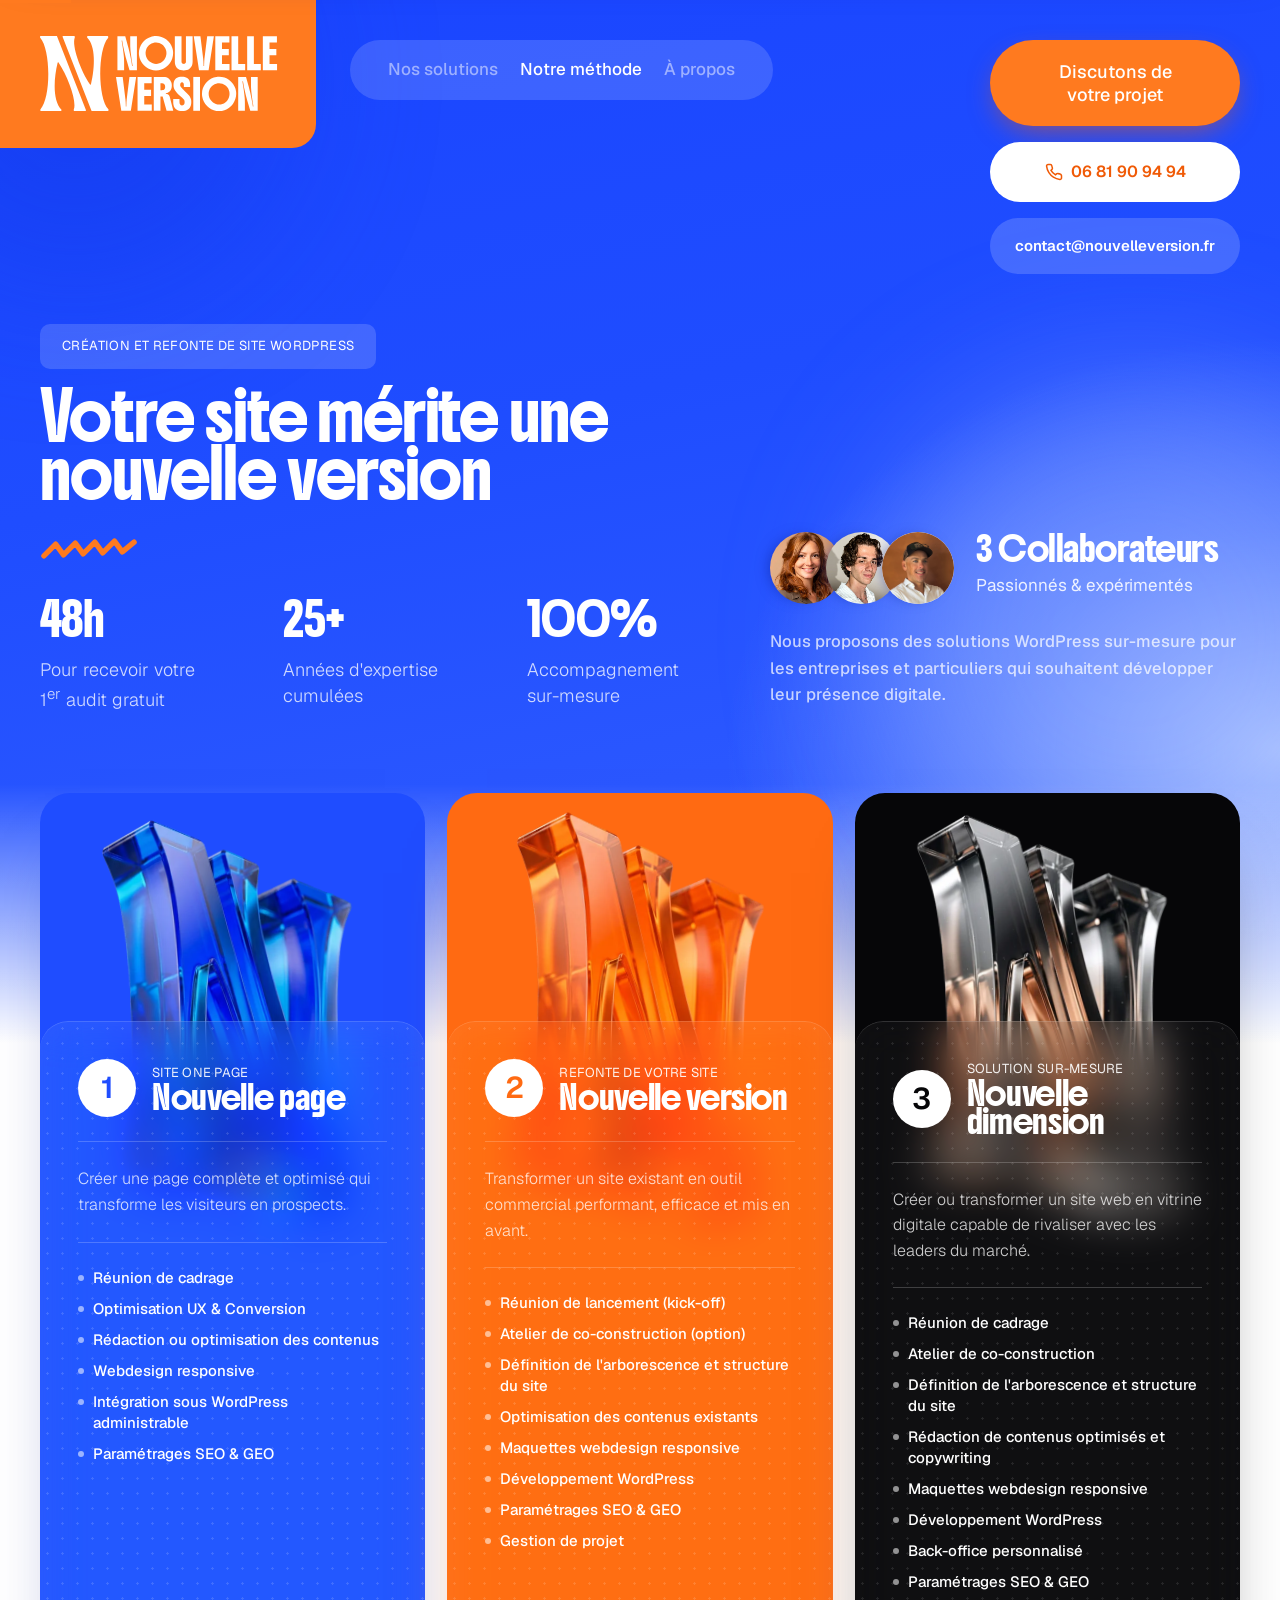
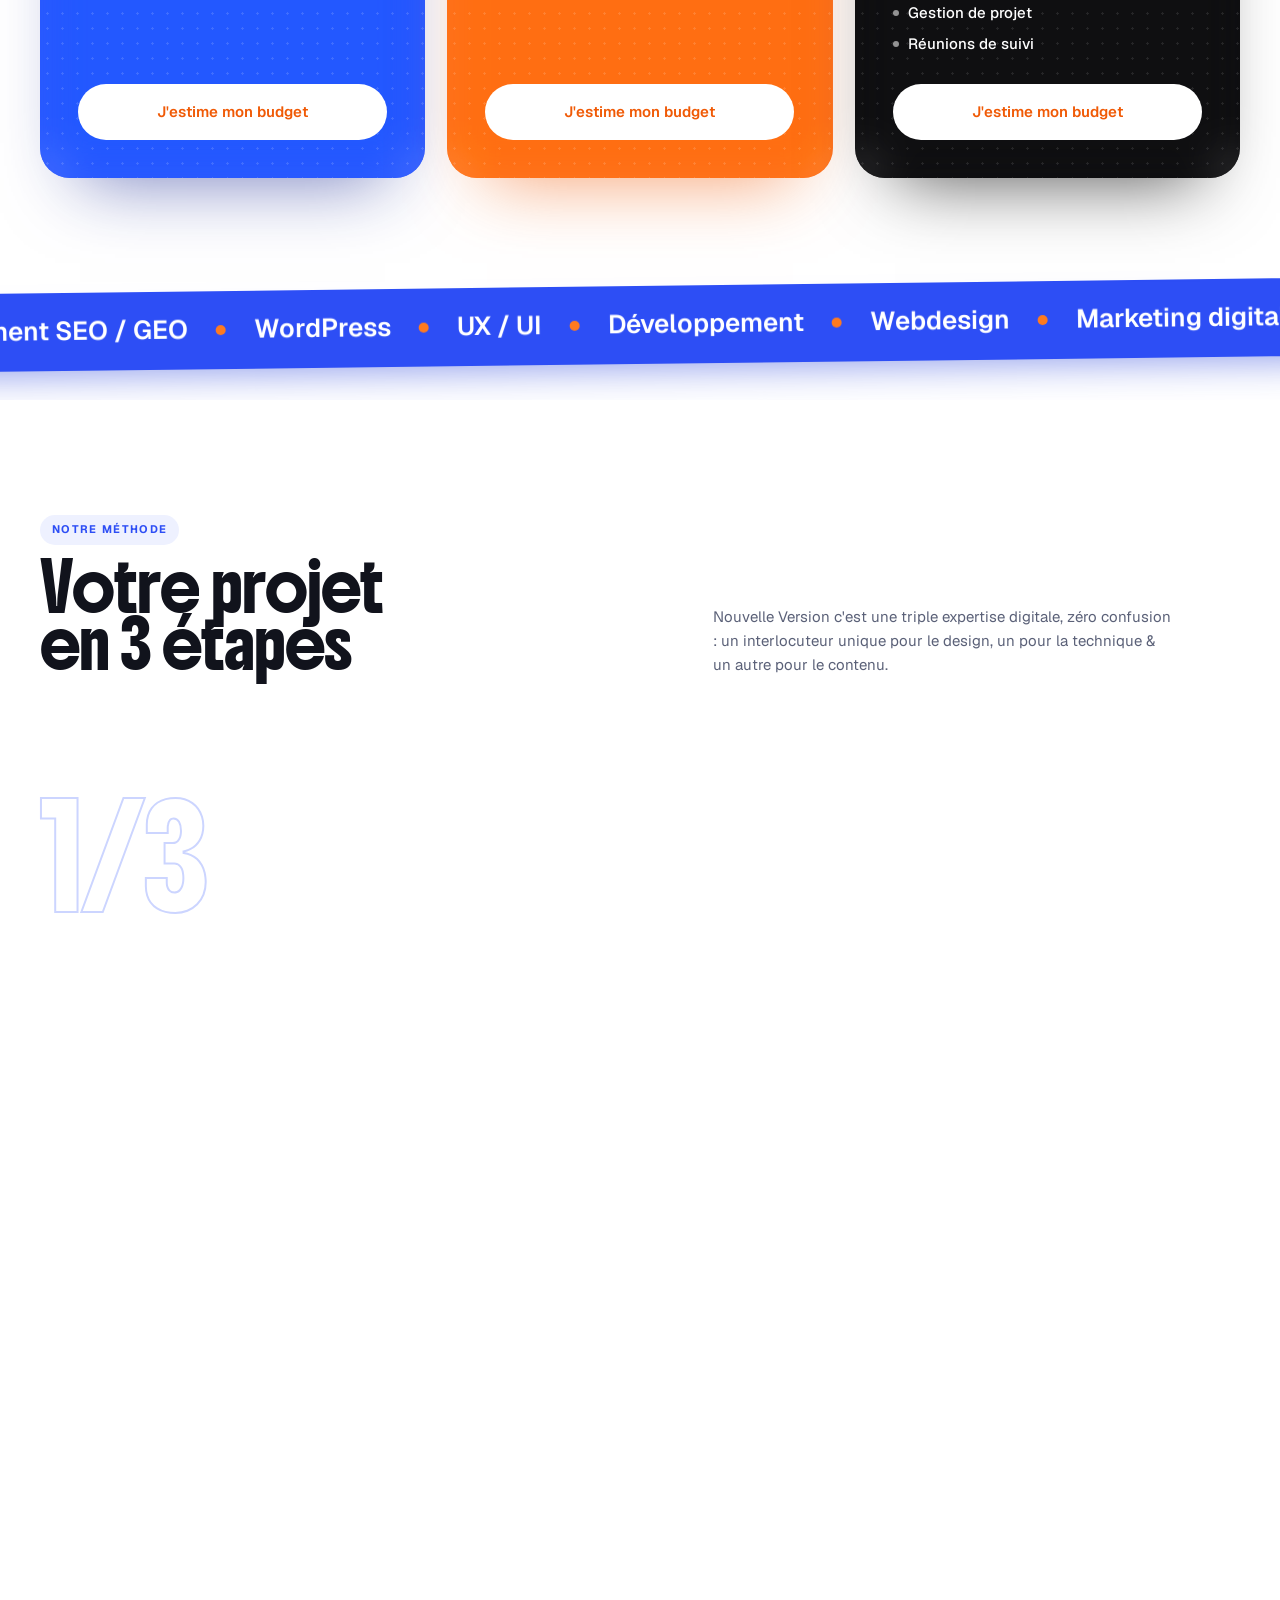
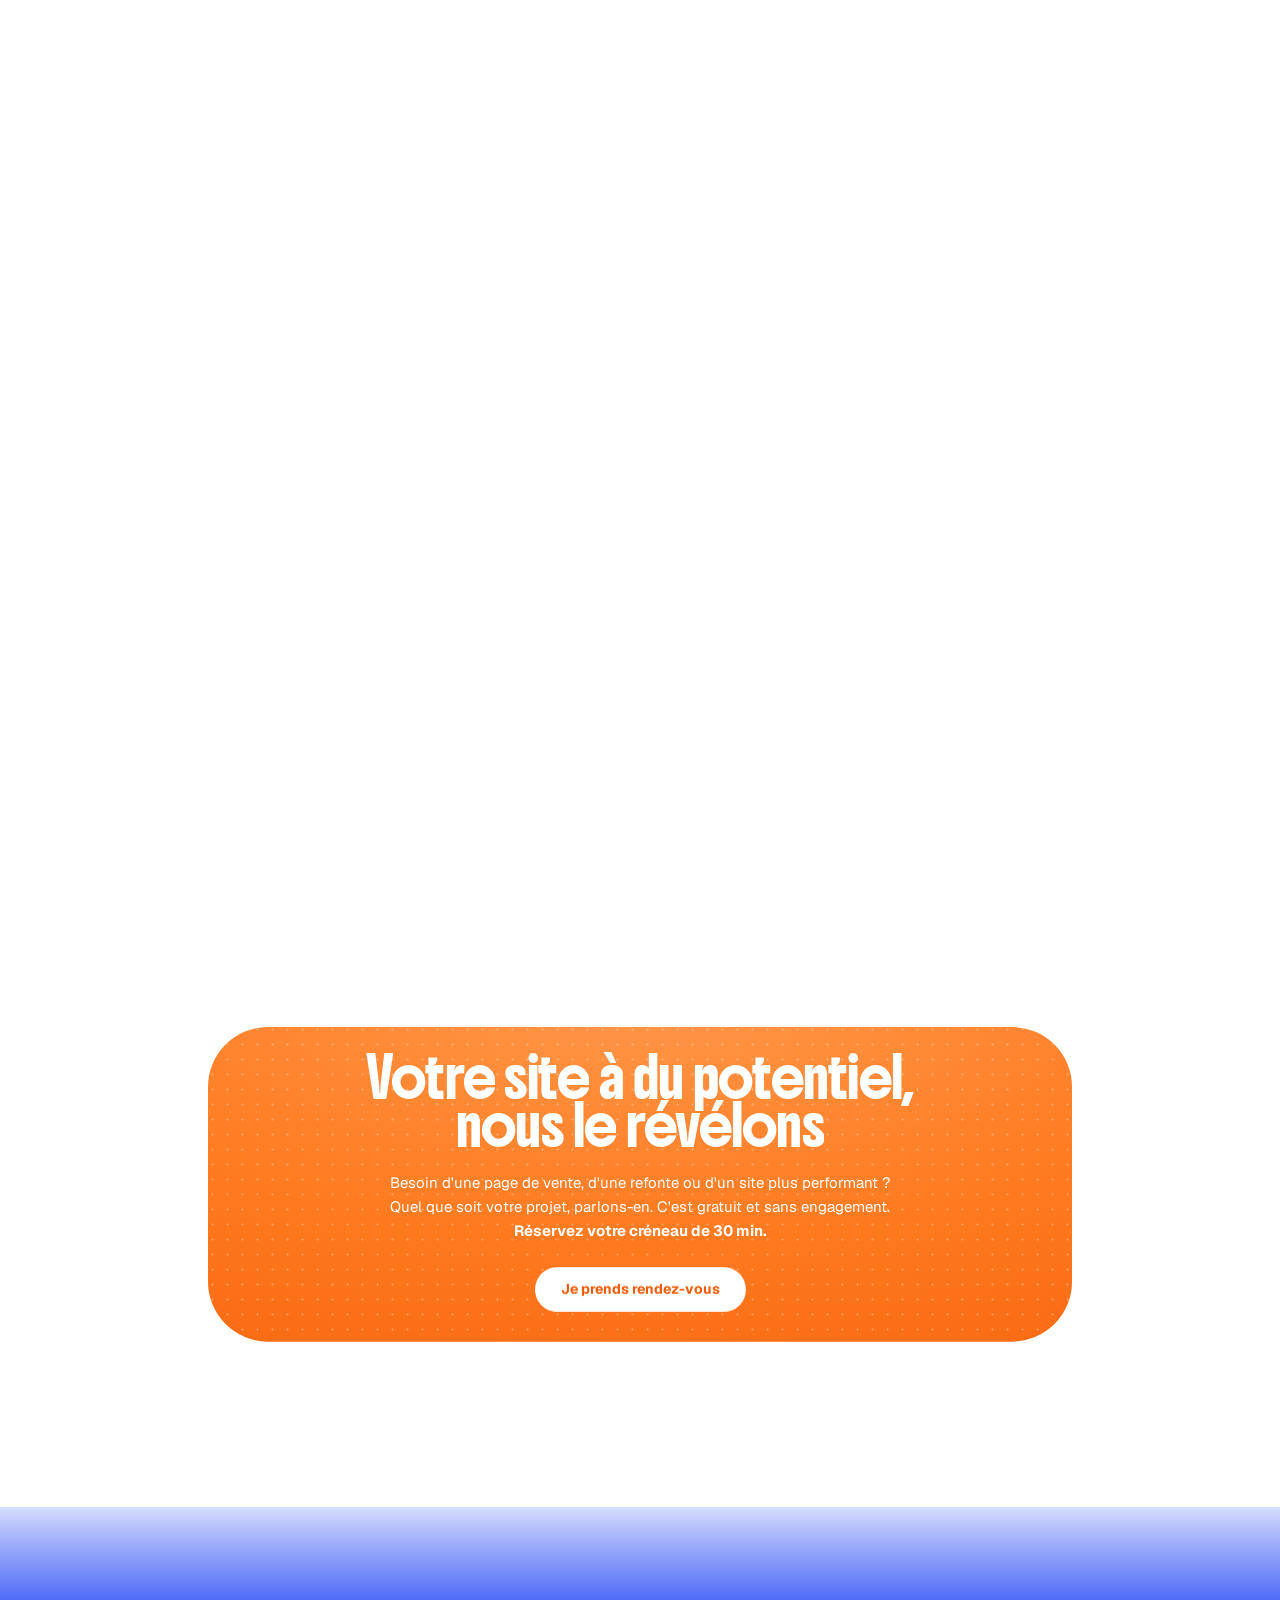
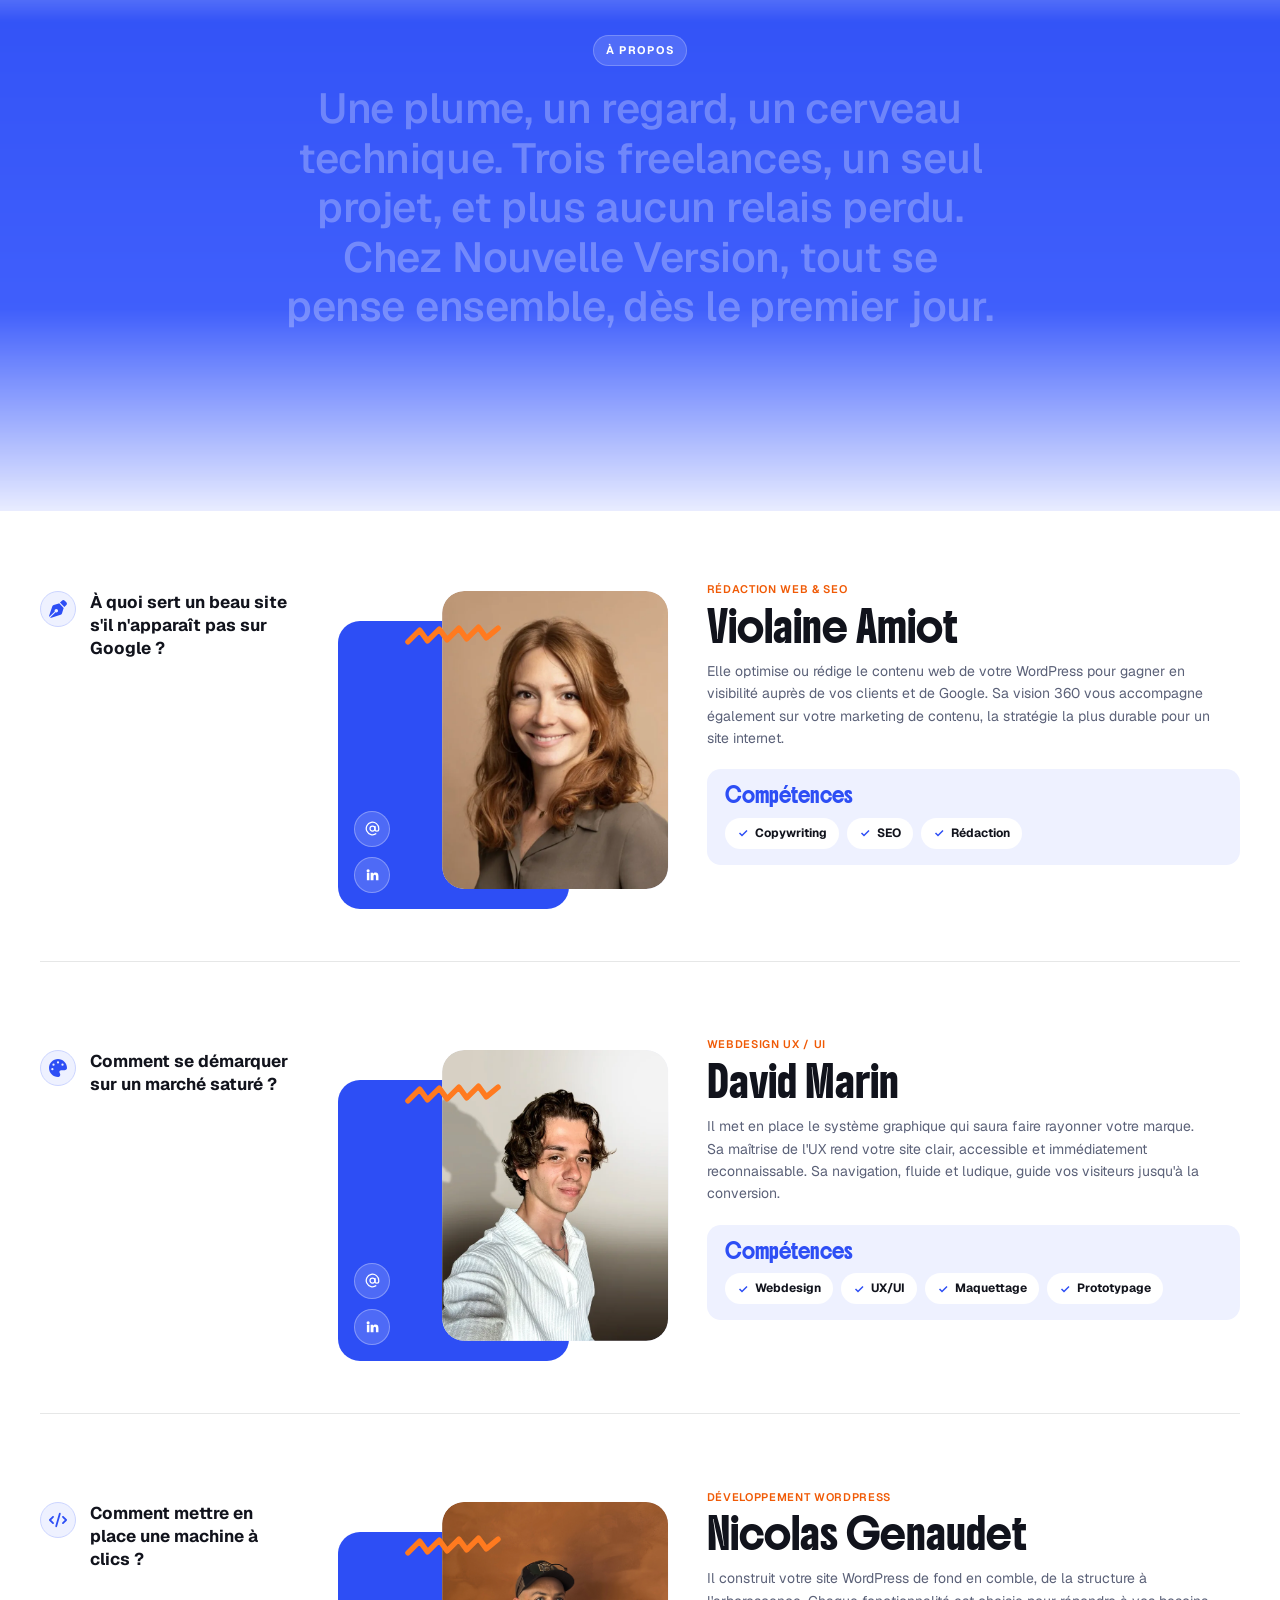
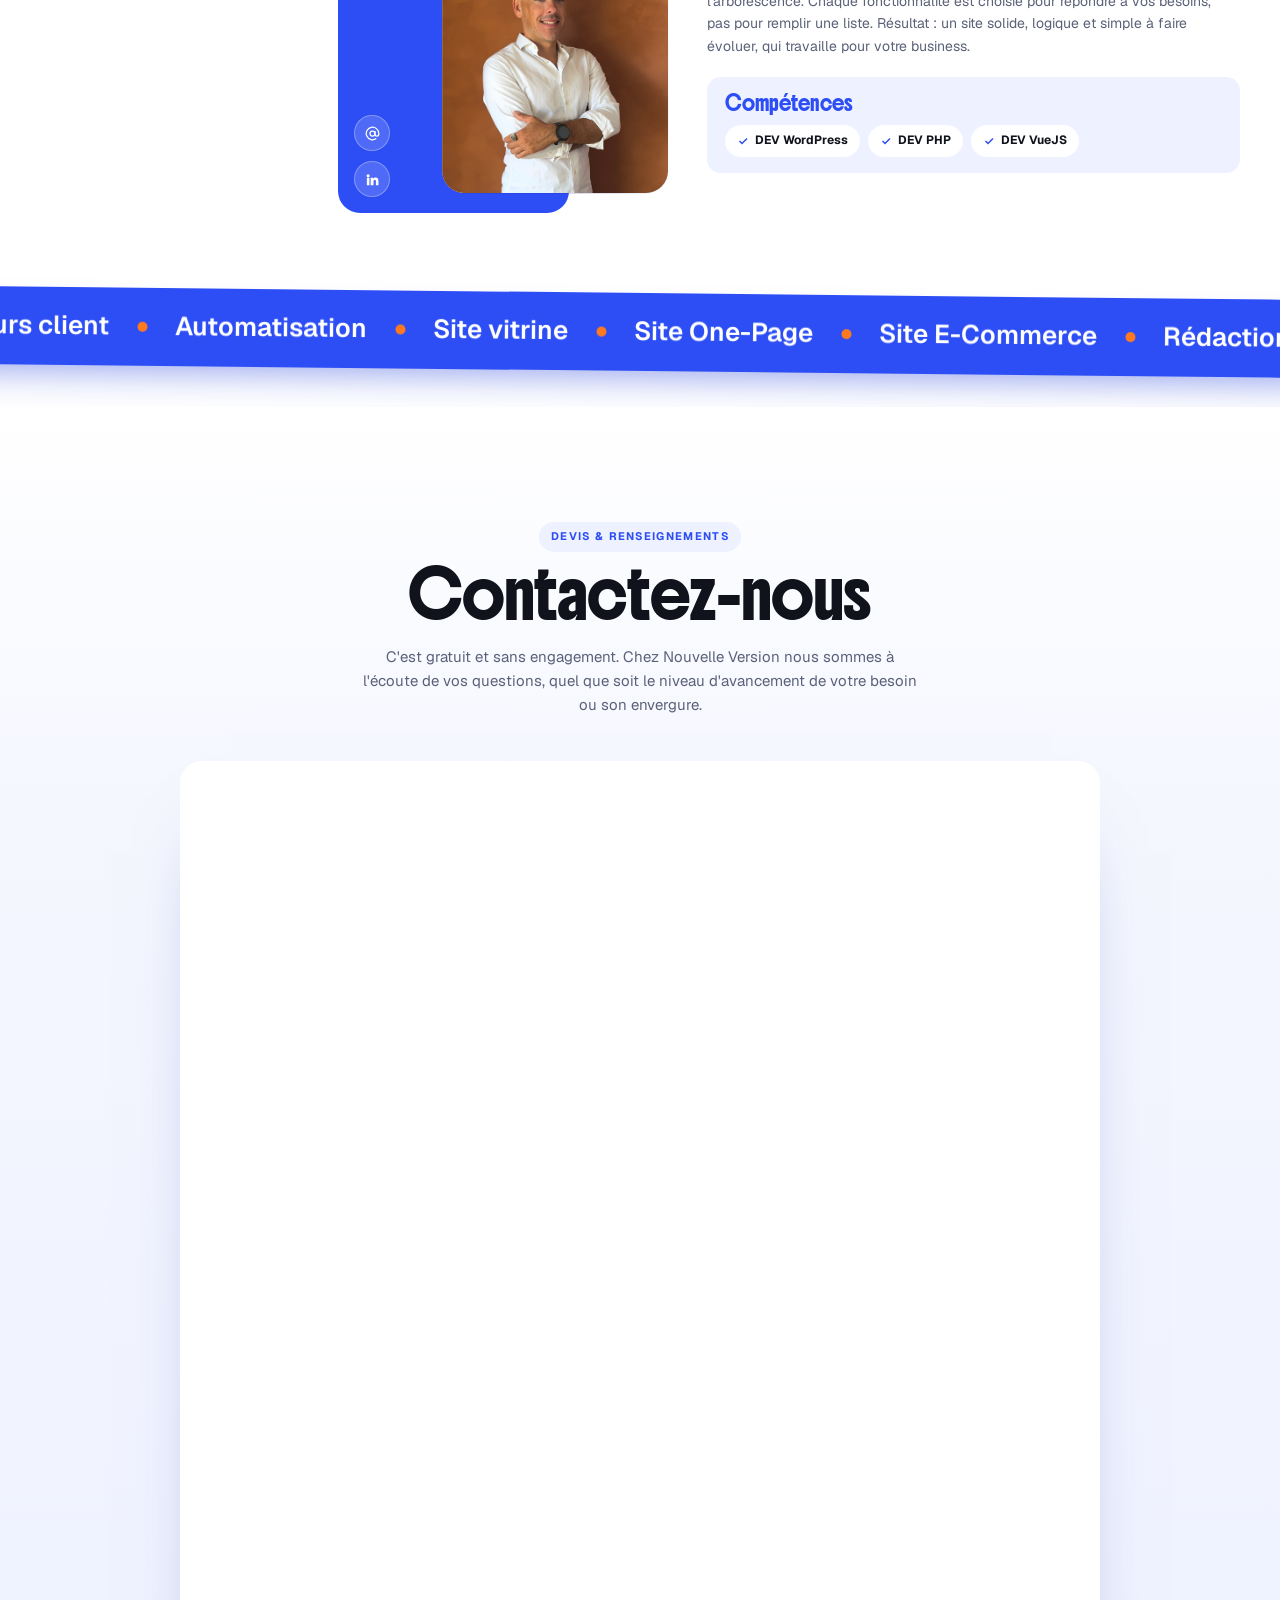
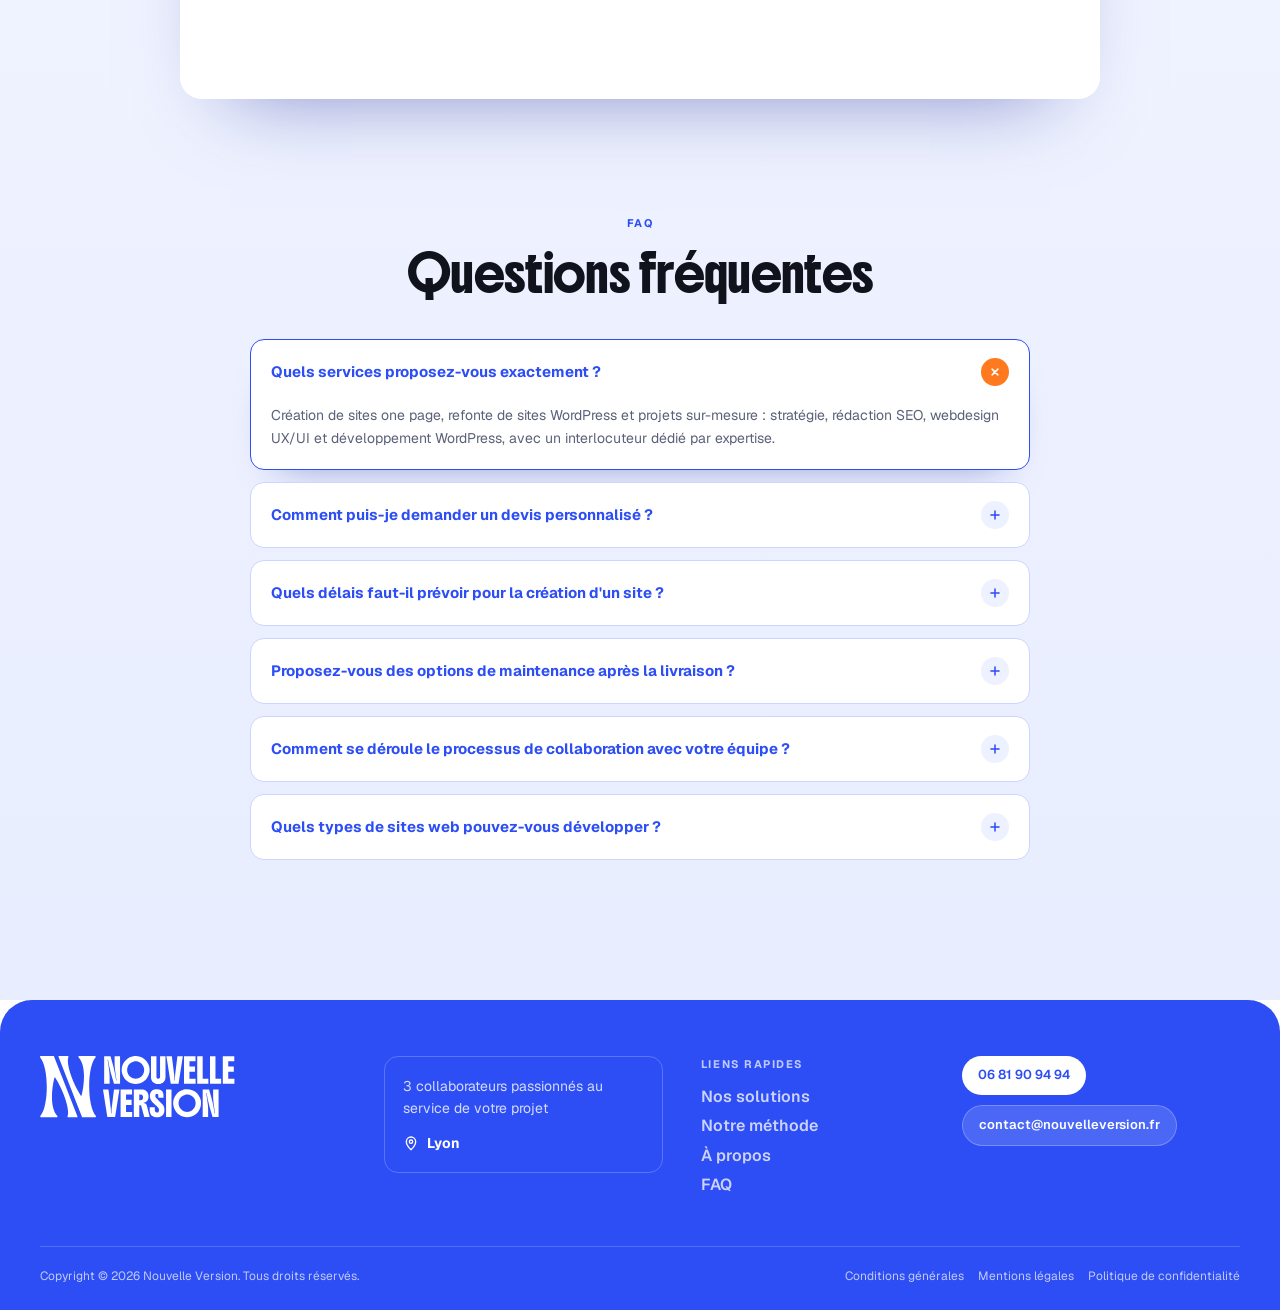
==== index.html @ e9153210 "change message orange banner" ====
<!DOCTYPE html>
<html lang="fr">
<head>
<meta charset="utf-8">
<meta name="viewport" content="width=device-width, initial-scale=1, viewport-fit=cover">
<title>Agence web à Lyon · 3 freelances | Nouvelle Version</title>
<meta name="description" content="Agence web à Lyon : 3 freelances experts en création et refonte de sites WordPress, webdesign UX/UI et rédaction SEO. Audit gratuit sous 48 h.">
<meta name="robots" content="index, follow, max-image-preview:large">
<link rel="canonical" href="https://www.nouvelle-version.fr/">
<meta name="theme-color" content="#2D4EF5">
<link rel="icon" type="image/svg+xml" href="images/favicon.svg">
<meta property="og:type" content="website">
<meta property="og:locale" content="fr_FR">
<meta property="og:site_name" content="Nouvelle Version">
<meta property="og:title" content="Agence web à Lyon · 3 freelances | Nouvelle Version">
<meta property="og:description" content="Agence web à Lyon : 3 freelances experts en création et refonte de sites WordPress, webdesign UX/UI et rédaction SEO. Audit gratuit sous 48 h.">
<meta property="og:url" content="https://www.nouvelle-version.fr/">
<meta property="og:image" content="https://www.nouvelle-version.fr/images/n-bleu.webp">
<meta property="og:image:alt" content="Logo Nouvelle Version, agence web à Lyon">
<meta name="twitter:card" content="summary">
<meta name="twitter:title" content="Agence web à Lyon · 3 freelances | Nouvelle Version">
<meta name="twitter:description" content="Agence web à Lyon : 3 freelances experts en création et refonte de sites WordPress, webdesign UX/UI et rédaction SEO. Audit gratuit sous 48 h.">
<meta name="twitter:image" content="https://www.nouvelle-version.fr/images/n-bleu.webp">
<meta name="twitter:image:alt" content="Logo Nouvelle Version, agence web à Lyon">
<link rel="preload" href="fonts/geist-variable.ttf" as="font" type="font/ttf" crossorigin>
<script type="application/ld+json">
{
  "@context": "https://schema.org",
  "@graph": [
    {
      "@type": "ProfessionalService",
      "@id": "https://www.nouvelle-version.fr/#org",
      "name": "Nouvelle Version",
      "description": "Nouvelle Version est une agence web lyonnaise composée de trois freelances complémentaires : rédaction web SEO et GEO, webdesign UX/UI et développement WordPress. Création et refonte de sites internet à Lyon et partout en France.",
      "url": "https://www.nouvelle-version.fr/",
      "telephone": "+33681909494",
      "email": "contact@nouvelleversion.fr",
      "areaServed": [
        {
          "@type": "City",
          "name": "Lyon"
        },
        {
          "@type": "Country",
          "name": "France"
        }
      ],
      "address": {
        "@type": "PostalAddress",
        "addressLocality": "Lyon",
        "addressCountry": "FR"
      },
      "hasOfferCatalog": {
        "@type": "OfferCatalog",
        "name": "Nos solutions WordPress",
        "itemListElement": [
          {
            "@type": "Offer",
            "itemOffered": {
              "@type": "Service",
              "name": "Nouvelle page : site one page",
              "provider": {
                "@id": "https://www.nouvelle-version.fr/#org"
              },
              "areaServed": [
                {
                  "@type": "City",
                  "name": "Lyon"
                },
                {
                  "@type": "Country",
                  "name": "France"
                }
              ]
            }
          },
          {
            "@type": "Offer",
            "itemOffered": {
              "@type": "Service",
              "name": "Nouvelle version : refonte de site",
              "provider": {
                "@id": "https://www.nouvelle-version.fr/#org"
              },
              "areaServed": [
                {
                  "@type": "City",
                  "name": "Lyon"
                },
                {
                  "@type": "Country",
                  "name": "France"
                }
              ]
            }
          },
          {
            "@type": "Offer",
            "itemOffered": {
              "@type": "Service",
              "name": "Nouvelle dimension : site sur-mesure",
              "provider": {
                "@id": "https://www.nouvelle-version.fr/#org"
              },
              "areaServed": [
                {
                  "@type": "City",
                  "name": "Lyon"
                },
                {
                  "@type": "Country",
                  "name": "France"
                }
              ]
            }
          }
        ]
      },
      "member": [
        {
          "@type": "Person",
          "name": "Violaine Amiot",
          "jobTitle": "Rédactrice web & SEO",
          "@id": "https://www.nouvelle-version.fr/#violaine-amiot",
          "sameAs": [
            "https://www.linkedin.com/in/violaine-amiot-contentmanager/"
          ]
        },
        {
          "@type": "Person",
          "name": "David Marin",
          "jobTitle": "Webdesigner UX/UI",
          "@id": "https://www.nouvelle-version.fr/#david-marin"
        },
        {
          "@type": "Person",
          "name": "Nicolas Genaudet",
          "jobTitle": "Développeur WordPress",
          "@id": "https://www.nouvelle-version.fr/#nicolas-genaudet",
          "sameAs": [
            "https://www.linkedin.com/in/nicolas-genaudet"
          ]
        }
      ],
      "logo": "https://www.nouvelle-version.fr/images/logo-nouvelle-version.svg",
      "knowsAbout": [
        "Création de sites internet",
        "Refonte de sites WordPress",
        "Webdesign UX/UI",
        "Rédaction web SEO",
        "Optimisation GEO",
        "Développement WordPress",
        "WooCommerce"
      ]
    },
    {
      "@type": "WebSite",
      "@id": "https://www.nouvelle-version.fr/#website",
      "url": "https://www.nouvelle-version.fr/",
      "name": "Nouvelle Version",
      "inLanguage": "fr-FR",
      "publisher": {
        "@id": "https://www.nouvelle-version.fr/#org"
      }
    },
    {
      "@type": "WebPage",
      "@id": "https://www.nouvelle-version.fr/#webpage",
      "url": "https://www.nouvelle-version.fr/",
      "name": "Agence web à Lyon · 3 freelances | Nouvelle Version",
      "description": "Agence web à Lyon : 3 freelances experts en création et refonte de sites WordPress, webdesign UX/UI et rédaction SEO. Audit gratuit sous 48 h.",
      "inLanguage": "fr-FR",
      "isPartOf": {
        "@id": "https://www.nouvelle-version.fr/#website"
      },
      "about": {
        "@id": "https://www.nouvelle-version.fr/#org"
      },
      "mainEntity": {
        "@id": "https://www.nouvelle-version.fr/#org"
      }
    },
    {
      "@type": "FAQPage",
      "mainEntity": [
        {
          "@type": "Question",
          "name": "Quels services proposez-vous exactement ?",
          "acceptedAnswer": {
            "@type": "Answer",
            "text": "Création de sites one page, refonte de sites WordPress et projets sur-mesure : stratégie, rédaction SEO, webdesign UX/UI et développement WordPress, avec un interlocuteur dédié par expertise."
          }
        },
        {
          "@type": "Question",
          "name": "Comment puis-je demander un devis personnalisé ?",
          "acceptedAnswer": {
            "@type": "Answer",
            "text": "Remplissez le formulaire de contact ou réservez un créneau de 30 minutes. Vous recevez un premier audit gratuit sous 48h, puis un devis détaillé."
          }
        },
        {
          "@type": "Question",
          "name": "Quels délais faut-il prévoir pour la création d'un site ?",
          "acceptedAnswer": {
            "@type": "Answer",
            "text": "En moyenne 2 à 3 semaines pour une page unique, 4 à 8 semaines pour une refonte, davantage pour un projet sur-mesure. Le planning est fixé dès la réunion de cadrage."
          }
        },
        {
          "@type": "Question",
          "name": "Proposez-vous des options de maintenance après la livraison ?",
          "acceptedAnswer": {
            "@type": "Answer",
            "text": "Oui : mises à jour WordPress, sauvegardes, sécurité, petites évolutions et optimisation SEO continue."
          }
        },
        {
          "@type": "Question",
          "name": "Comment se déroule le processus de collaboration avec votre équipe ?",
          "acceptedAnswer": {
            "@type": "Answer",
            "text": "Réunion de cadrage, atelier de co-construction, maquettes validées ensemble, développement, puis prise en main de votre back-office."
          }
        },
        {
          "@type": "Question",
          "name": "Quels types de sites web pouvez-vous développer ?",
          "acceptedAnswer": {
            "@type": "Answer",
            "text": "Sites vitrines, one page, e-commerce WooCommerce, blogs et sites de contenu, avec parcours client et automatisations sur-mesure."
          }
        }
      ],
      "@id": "https://www.nouvelle-version.fr/#faq",
      "isPartOf": {
        "@id": "https://www.nouvelle-version.fr/#webpage"
      }
    }
  ]
}
</script>
<link rel="stylesheet" href="css/style.css?v=20261021-2">
</head>
<body>
<div class="progress" aria-hidden="true"></div>
<div class="cursor" aria-hidden="true"></div>

<!-- ================= HEADER ================= -->
<header class="site-header" id="header">
  <div class="hdr">
    <a class="logo" href="#top" aria-label="Nouvelle Version, retour à l'accueil"><svg class="logo-mark" viewBox="0 0 70 77" fill="currentColor" aria-hidden="true" focusable="false"><path d="M16.8437 0H0.63045C0.0455685 0 -0.223373 1.26453 0.222911 1.76341C10.9965 13.8066 11.1687 62.1993 0.542843 74.1205C0.085733 74.6333 0.368325 76.0526 0.968307 76.0526H21.1929C21.7807 76.0526 22.0159 74.8288 21.543 74.3682C13.2797 66.3205 13.4648 44.9869 17.8649 27.0724C17.9933 26.5496 18.4969 26.4079 18.7713 26.8214C28.3603 41.2701 37.4956 66.2324 34.2493 74.5549C34.0177 75.1486 34.3179 76.0764 34.8239 76.0764H46.0476C46.4569 76.0764 46.7209 75.5044 46.5331 75.0245L17.3292 0.39024C17.2354 0.150559 17.0481 0 16.8437 0Z" /><path d="M52.6548 76.0764H68.868C69.4529 76.0764 69.7218 74.8119 69.2755 74.313C58.502 62.2698 58.3298 13.877 68.9556 1.95588C69.4127 1.44304 69.1301 0.0238152 68.5301 0.0238152H48.3055C47.7177 0.0238152 47.4825 1.24758 47.9554 1.70816C56.2187 9.75585 56.0336 31.0895 51.6336 49.004C51.5051 49.5268 51.0015 49.6685 50.7271 49.255C41.1381 34.8063 32.0028 9.84402 35.2492 1.52152C35.4808 0.927791 35.1806 2.20053e-05 34.6745 2.20053e-05H23.4509C23.0416 2.20053e-05 22.7776 0.571988 22.9654 1.05192L52.1693 75.6861C52.263 75.9258 52.4504 76.0764 52.6548 76.0764Z" /></svg><svg class="logo-word" viewBox="0 0 164 77" fill="currentColor" aria-hidden="true" focusable="false"><path d="M130.589 67.3979V75.7882H123.814V41.4776H131.743L134.309 50.7039C134.54 51.492 134.78 52.3762 135.03 53.3565C135.28 54.3176 135.52 55.2883 135.75 56.2686C135.981 57.2297 136.173 58.0851 136.327 58.8347C136.673 60.4301 136.981 61.9102 137.25 63.2749C137.519 64.6396 137.788 66.0428 138.057 67.4844C138.172 68.1764 138.278 68.8492 138.374 69.5027C138.47 70.1755 138.566 70.829 138.663 71.4633H139.239C139.085 70.4446 138.941 69.5315 138.807 68.7242C138.672 67.8977 138.538 67.0519 138.403 66.187C138.269 65.322 138.124 64.2936 137.971 63.1019C137.836 62.2561 137.701 61.3047 137.567 60.2475C137.432 59.1711 137.307 58.1139 137.192 57.0759C137.077 56.0187 137 55.0865 136.961 54.2792C136.904 53.568 136.856 52.876 136.817 52.2032C136.798 51.5113 136.788 50.8481 136.788 50.2138V41.4776H143.564V75.7882H136.068L133.415 66.879C133.223 66.2639 133.002 65.495 132.752 64.5724C132.502 63.6497 132.233 62.6694 131.945 61.6314C131.675 60.5743 131.426 59.5363 131.195 58.5175C130.868 57.1144 130.541 55.6727 130.215 54.1927C129.888 52.6934 129.6 51.2229 129.35 49.7813C129.215 49.0893 129.09 48.407 128.975 47.7342C128.86 47.0614 128.754 46.4175 128.658 45.8024H128.081C128.273 47.0518 128.485 48.3781 128.715 49.7813C128.946 51.1653 129.177 52.6357 129.407 54.1927C129.6 55.692 129.792 57.2105 129.984 58.7482C130.176 60.2667 130.33 61.7564 130.445 63.2172C130.484 63.9477 130.513 64.6685 130.532 65.3797C130.57 66.0716 130.589 66.7444 130.589 67.3979Z" /><path d="M87.1189 58.431C87.1189 56.5281 87.4168 54.7309 88.0127 53.0394C88.6086 51.3286 89.4447 49.7429 90.5211 48.282C91.5783 46.8404 92.8373 45.591 94.2982 44.5338C95.7782 43.4766 97.364 42.6597 99.0555 42.083C99.9013 41.7947 100.776 41.5737 101.679 41.4199C102.602 41.2661 103.534 41.1892 104.476 41.1892C106.417 41.1892 108.243 41.4968 109.954 42.1119C111.665 42.7077 113.231 43.5151 114.654 44.5338C116.288 45.7448 117.614 47.0999 118.633 48.5992C119.652 50.0792 120.411 51.5497 120.911 53.0105C121.199 53.8755 121.42 54.7597 121.574 55.6631C121.727 56.5665 121.804 57.4892 121.804 58.431C121.804 60.3148 121.506 62.1504 120.911 63.938C120.334 65.7257 119.517 67.3595 118.46 68.8396C117.383 70.3004 116.105 71.5786 114.625 72.6743C113.164 73.7507 111.598 74.5772 109.925 75.1539C108.176 75.769 106.36 76.0765 104.476 76.0765C102.554 76.0765 100.728 75.769 98.9979 75.1539C97.2679 74.5388 95.6918 73.7026 94.2694 72.6454C92.8277 71.569 91.5687 70.31 90.4923 68.8684C89.4351 67.4268 88.6086 65.7929 88.0127 63.9669C87.7244 63.1019 87.5033 62.2081 87.3496 61.2855C87.1958 60.3436 87.1189 59.3921 87.1189 58.431ZM93.8945 58.4887C93.8945 59.6612 94.0771 60.8145 94.4423 61.9486C94.8076 63.0827 95.3073 64.0822 95.9416 64.9472C96.6336 65.9083 97.4217 66.7252 98.3059 67.3979C99.1901 68.0515 100.142 68.5416 101.16 68.8684C102.237 69.2528 103.352 69.445 104.505 69.445C105.658 69.445 106.763 69.2624 107.821 68.8972C108.878 68.5128 109.839 67.9842 110.704 67.3114C111.569 66.6579 112.328 65.8794 112.982 64.976C113.635 64.0534 114.135 63.0442 114.481 61.9486C114.654 61.4104 114.788 60.853 114.885 60.2763C114.981 59.6997 115.029 59.1038 115.029 58.4887C115.029 57.3546 114.846 56.2494 114.481 55.173C114.116 54.0773 113.616 53.097 112.982 52.2321C111.636 50.406 109.906 49.1182 107.792 48.3685C106.735 48.0033 105.639 47.8207 104.505 47.8207C103.582 47.8207 102.583 47.9745 101.506 48.282C100.43 48.5703 99.3535 49.1086 98.2771 49.8966C97.3929 50.5502 96.6144 51.319 95.9416 52.2032C95.2881 53.0874 94.7883 54.0581 94.4423 55.1153C94.2693 55.6535 94.1348 56.2109 94.0387 56.7876C93.9426 57.345 93.8945 57.9121 93.8945 58.4887Z" /><path d="M78.3116 75.7882V41.4776H85.0873V75.7882H78.3116Z" /><path d="M68.7589 51.7707V49.7525C68.7589 47.888 68.1342 46.9557 66.8848 46.9557C66.3082 46.9557 65.8565 47.1768 65.5297 47.6189C65.2029 48.061 65.0395 48.6953 65.0395 49.5218C65.0395 49.7717 65.0588 50.0408 65.0972 50.3291C65.1549 50.6175 65.2798 50.925 65.472 51.2518C65.6258 51.5401 65.8565 51.8861 66.164 52.2897C66.4715 52.6742 66.856 53.0874 67.3173 53.5295C67.548 53.7794 67.8074 54.0389 68.0958 54.308C68.3649 54.5963 68.6724 54.8943 69.0184 55.2018C70.0564 56.1437 71.0078 57.0663 71.8728 57.9697C72.757 58.8731 73.4778 59.6708 74.0353 60.3628C74.5927 61.0932 75.0348 61.7948 75.3615 62.4676C75.6883 63.1403 75.9286 63.8323 76.0824 64.5435C76.1593 64.9087 76.2073 65.2836 76.2265 65.668C76.265 66.0524 76.2842 66.4561 76.2842 66.8789C76.2842 68.0322 76.1592 69.099 75.9094 70.0793C75.6595 71.0404 75.2751 71.9054 74.7561 72.6743C74.2755 73.4047 73.6412 74.0294 72.8531 74.5484C72.0843 75.0674 71.2385 75.4422 70.3159 75.6728C69.2971 75.9419 68.2015 76.0765 67.029 76.0765C64.6647 76.0765 62.7426 75.5671 61.2625 74.5484C59.8016 73.5489 58.8309 72.0592 58.3504 70.0793C58.1005 69.1183 57.9756 68.013 57.9756 66.7636V63.7362H64.3187V66.7924C64.3187 67.9073 64.5494 68.7723 65.0107 69.3874C65.4336 70.0025 66.0871 70.31 66.9713 70.31C67.2789 70.31 67.5768 70.2716 67.8651 70.1947C68.1534 70.0986 68.3937 69.9544 68.5859 69.7622C68.7589 69.5892 68.9223 69.3778 69.0761 69.1279C69.2299 68.8588 69.3452 68.532 69.4221 68.1476C69.4413 67.9746 69.4605 67.792 69.4797 67.5998C69.499 67.3883 69.5086 67.1769 69.5086 66.9654C69.5086 66.5618 69.4797 66.2158 69.4221 65.9275C69.3644 65.6199 69.2491 65.2932 69.0761 64.9472C68.8839 64.6012 68.6148 64.2456 68.2688 63.8804C67.942 63.5152 67.5576 63.1115 67.1155 62.6694C66.8656 62.4387 66.5869 62.1889 66.2793 61.9198C65.991 61.6507 65.6738 61.3623 65.3279 61.0548C64.2514 60.0937 63.3096 59.2191 62.5023 58.431C61.7142 57.6237 61.0414 56.8453 60.484 56.0956C59.9266 55.3652 59.4845 54.6636 59.1577 53.9908C58.8502 53.2989 58.6195 52.5973 58.4657 51.8861C58.3889 51.5401 58.3312 51.1749 58.2927 50.7904C58.2735 50.406 58.2639 50.012 58.2639 49.6083C58.2639 48.5511 58.3696 47.5708 58.5811 46.6674C58.8117 45.7448 59.1673 44.9375 59.6479 44.2455C60.5897 42.9 61.9545 41.9965 63.7421 41.5352C64.6263 41.3046 65.6354 41.1892 66.7695 41.1892C68.9223 41.1892 70.6907 41.6217 72.0747 42.4867C72.536 42.775 73.0261 43.2267 73.5451 43.8418C74.0641 44.4569 74.4677 45.2931 74.7561 46.3502C74.9867 47.2152 75.1021 48.1763 75.1021 49.2335V51.7707H68.7589Z" /><path d="M56.5802 50.4156C56.5802 52.1263 56.2246 53.5872 55.5134 54.7982C55.1866 55.3748 54.783 55.8842 54.3024 56.3263C53.8411 56.7684 53.2645 57.1432 52.5725 57.4507C51.919 57.7198 51.2174 57.8928 50.4677 57.9697V58.431C51.1597 58.431 51.8613 58.6521 52.5725 59.0942C53.2453 59.5363 53.7739 60.1225 54.1583 60.853C54.2544 61.0452 54.3313 61.2374 54.3889 61.4296C54.4658 61.6218 54.5331 61.8141 54.5908 62.0063L58.0218 75.7882H51.2462L47.2385 61.2855H45.0472V75.7882H38.2716V41.4776H48.363C49.2856 41.4776 50.1698 41.6217 51.0155 41.9101C51.8805 42.1792 52.659 42.5828 53.351 43.121C54.043 43.6784 54.6196 44.3128 55.0809 45.024C55.5615 45.7352 55.9363 46.5521 56.2054 47.4747C56.4553 48.4166 56.5802 49.3969 56.5802 50.4156ZM45.0472 54.9423H46.633C46.9982 54.9423 47.3442 54.8943 47.671 54.7982C48.017 54.702 48.3341 54.5483 48.6225 54.3368C49.1222 53.9332 49.4778 53.3565 49.6893 52.6069C49.7661 52.2801 49.8046 51.8765 49.8046 51.3959C49.8046 50.3003 49.5259 49.4353 48.9684 48.801C48.411 48.1475 47.6325 47.8207 46.633 47.8207H45.0472V54.9423Z" /><path d="M36.2579 75.7882H21.8417V41.4776H36.1137V47.8207H28.6173V54.3657H35.5371V60.7088H28.6173V69.445H36.2579V75.7882Z" /><path d="M6.77562 41.4776L9.48588 63.5921C9.52432 63.8035 9.56276 64.0918 9.60121 64.457C9.63965 64.8222 9.66848 65.2067 9.6877 65.6103C9.72615 65.9948 9.75498 66.3311 9.7742 66.6195C9.81264 67.1577 9.84148 67.7055 9.8607 68.2629C9.87992 68.8203 9.89914 69.3682 9.91836 69.9064C9.91836 70.1755 9.91836 70.4349 9.91836 70.6848V71.4633H10.495C10.495 71.0212 10.495 70.6464 10.495 70.3388C10.5142 70.0313 10.5238 69.7237 10.5238 69.4162C10.5431 69.1087 10.5623 68.7242 10.5815 68.2629C10.5815 67.7631 10.6007 67.2249 10.6392 66.6483C10.6776 66.0716 10.7257 65.5334 10.7833 65.0337C10.8026 64.7838 10.8218 64.5339 10.841 64.284C10.8602 64.0534 10.8891 63.8227 10.9275 63.5921L13.6377 41.4776H20.4134L15.0505 75.7882H5.36283L0 41.4776H6.77562Z" /><path d="M163.191 34.599H148.775V0.288361H163.047V6.6315H155.551V13.1765H162.471V19.5196H155.551V28.2558H163.191V34.599Z" /><path d="M132.909 34.599V0.288361H139.684V28.2558H146.748V34.599H132.909Z" /><path d="M117.042 34.599V0.288361H123.817V28.2558H130.881V34.599H117.042Z" /><path d="M115.028 34.599H100.612V0.288361H114.884V6.6315H107.387V13.1765H114.307V19.5196H107.387V28.2558H115.028V34.599Z" /><path d="M85.5454 0.288361L88.2556 22.4028C88.2941 22.6143 88.3325 22.9026 88.371 23.2678C88.4094 23.633 88.4383 24.0175 88.4575 24.4211C88.4959 24.8055 88.5248 25.1419 88.544 25.4303C88.5824 25.9685 88.6113 26.5163 88.6305 27.0737C88.6497 27.6311 88.6689 28.1789 88.6881 28.7171C88.6881 28.9863 88.6881 29.2457 88.6881 29.4956V30.2741H89.2648C89.2648 29.832 89.2648 29.4572 89.2648 29.1496C89.284 28.8421 89.2936 28.5345 89.2936 28.227C89.3128 27.9195 89.3321 27.535 89.3513 27.0737C89.3513 26.5739 89.3705 26.0357 89.4089 25.4591C89.4474 24.8824 89.4954 24.3442 89.5531 23.8445C89.5723 23.5946 89.5916 23.3447 89.6108 23.0948C89.63 22.8642 89.6588 22.6335 89.6973 22.4028L92.4075 0.288361H99.1831L93.8203 34.599H84.1326L78.7698 0.288361H85.5454Z" /><path d="M59.6077 26.1222V0.288361H66.3833V26.1222C66.3833 26.622 66.5371 27.0545 66.8446 27.4197C66.9599 27.5927 67.1041 27.7465 67.2771 27.881C67.4693 27.9963 67.6904 28.0828 67.9402 28.1405C68.1709 28.2174 68.4016 28.2558 68.6322 28.2558C69.2473 28.2558 69.7663 28.0732 70.1892 27.708C70.6313 27.3236 70.8523 26.795 70.8523 26.1222V0.288361H77.6279V26.1222C77.6279 28.275 77.109 30.0627 76.071 31.4851C75.5328 32.2155 74.9081 32.8306 74.1969 33.3303C73.4857 33.8109 72.6495 34.1953 71.6885 34.4836C70.7658 34.7527 69.7471 34.8873 68.6322 34.8873C67.4597 34.8873 66.4121 34.7527 65.4895 34.4836C64.5861 34.1953 63.7788 33.8109 63.0676 33.3303C61.5683 32.3116 60.5495 30.8892 60.0113 29.0631C59.7422 28.1597 59.6077 27.1794 59.6077 26.1222Z" /><path d="M23.2009 17.2418C23.2009 15.3389 23.4989 13.5416 24.0947 11.8501C24.6906 10.1394 25.5267 8.55363 26.6032 7.09278C27.6603 5.65116 28.9194 4.40175 30.3802 3.34456C31.8603 2.28737 33.4461 1.47045 35.1376 0.893806C35.9833 0.605482 36.8579 0.384433 37.7613 0.23066C38.684 0.0768867 39.6162 0 40.5581 0C42.4994 0 44.3255 0.307546 46.0362 0.922637C47.7469 1.51851 49.3135 2.32582 50.7359 3.34456C52.3698 4.55553 53.696 5.91065 54.7148 7.40994C55.7335 8.89 56.4928 10.3605 56.9926 11.8213C57.2809 12.6863 57.5019 13.5705 57.6557 14.4739C57.8095 15.3773 57.8864 16.2999 57.8864 17.2418C57.8864 19.1255 57.5884 20.9612 56.9926 22.7488C56.4159 24.5364 55.599 26.1702 54.5418 27.6503C53.4654 29.1112 52.1871 30.3894 50.7071 31.485C49.2462 32.5614 47.6797 33.388 46.0074 33.9646C44.2582 34.5797 42.4418 34.8873 40.5581 34.8873C38.6359 34.8873 36.8098 34.5797 35.0799 33.9646C33.3499 33.3495 31.7738 32.5134 30.3514 31.4562C28.9098 30.3798 27.6507 29.1208 26.5743 27.6791C25.5171 26.2375 24.6906 24.6037 24.0947 22.7776C23.8064 21.9127 23.5854 21.0189 23.4316 20.0962C23.2778 19.1544 23.2009 18.2029 23.2009 17.2418ZM29.9766 17.2995C29.9766 18.472 30.1592 19.6253 30.5244 20.7594C30.8896 21.8934 31.3893 22.893 32.0237 23.7579C32.7156 24.719 33.5037 25.5359 34.3879 26.2087C35.2721 26.8622 36.2236 27.3524 37.2423 27.6791C38.3187 28.0636 39.4336 28.2558 40.5869 28.2558C41.7402 28.2558 42.8454 28.0732 43.9026 27.708C44.9598 27.3235 45.9209 26.795 46.7859 26.1222C47.6508 25.4687 48.4101 24.6902 49.0636 23.7868C49.7172 22.8641 50.2169 21.855 50.5629 20.7594C50.7359 20.2212 50.8705 19.6637 50.9666 19.0871C51.0627 18.5104 51.1107 17.9146 51.1107 17.2995C51.1107 16.1654 50.9281 15.0601 50.5629 13.9837C50.1977 12.8881 49.6979 11.9078 49.0636 11.0428C47.7181 9.21677 45.9882 7.92892 43.8738 7.17928C42.8166 6.81407 41.721 6.63146 40.5869 6.63146C39.6643 6.63146 38.6647 6.78523 37.5883 7.09278C36.5119 7.3811 35.4355 7.91931 34.3591 8.7074C33.4749 9.36093 32.6964 10.1298 32.0237 11.014C31.3701 11.8982 30.8704 12.8689 30.5244 13.9261C30.3514 14.4643 30.2168 15.0217 30.1207 15.5984C30.0246 16.1558 29.9766 16.7228 29.9766 17.2995Z" /><path d="M8.21703 26.2087V34.599H1.44141V0.288361H9.37033L11.9364 9.51474C12.1671 10.3028 12.4073 11.187 12.6572 12.1673C12.9071 13.1284 13.1474 14.0991 13.378 15.0794C13.6087 16.0405 13.8009 16.8958 13.9547 17.6455C14.3007 19.2409 14.6082 20.721 14.8773 22.0857C15.1464 23.4504 15.4155 24.8536 15.6846 26.2952C15.8 26.9872 15.9057 27.66 16.0018 28.3135C16.0979 28.9863 16.194 29.6398 16.2901 30.2741H16.8668C16.713 29.2554 16.5688 28.3423 16.4343 27.535C16.2997 26.7085 16.1652 25.8627 16.0306 24.9978C15.8961 24.1328 15.7519 23.1044 15.5981 21.9127C15.4636 21.0669 15.329 20.1155 15.1945 19.0583C15.0599 17.9819 14.935 16.9247 14.8197 15.8867C14.7043 14.8295 14.6274 13.8973 14.589 13.09C14.5313 12.3788 14.4833 11.6868 14.4448 11.014C14.4256 10.3221 14.416 9.65891 14.416 9.02459V0.288361H21.1916V34.599H13.6952L11.0426 25.6897C10.8504 25.0747 10.6293 24.3058 10.3795 23.3831C10.1296 22.4605 9.86048 21.4802 9.57216 20.4422C9.30305 19.385 9.05317 18.3471 8.82251 17.3283C8.49575 15.9252 8.16898 14.4835 7.84221 13.0035C7.51544 11.5042 7.22712 10.0337 6.97724 8.5921C6.84268 7.90013 6.71774 7.21776 6.60241 6.545C6.48708 5.87224 6.38137 5.22832 6.28526 4.61323H5.70861C5.90082 5.86263 6.11226 7.18893 6.34292 8.5921C6.57358 9.97606 6.80424 11.4465 7.0349 13.0035C7.22712 14.5028 7.41933 16.0213 7.61155 17.559C7.80377 19.0775 7.95754 20.5672 8.07287 22.028C8.11131 22.7584 8.14014 23.4793 8.15937 24.1905C8.19781 24.8824 8.21703 25.5552 8.21703 26.2087Z" /></svg></a>
    <nav class="nav-pill" aria-label="Navigation principale">
      <a href="#solutions" data-target="solutions">Nos solutions</a>
      <a href="#methode" data-target="methode">Notre méthode</a>
      <a href="#apropos" data-target="apropos">À propos</a>
    </nav>
    <div class="hdr-right">
      <a class="btn btn-orange btn-cta magnetic" href="#contact">Discutons de votre projet</a>
      <a class="pill pill--white" href="tel:+33681909494"><svg viewBox="0 0 24 24" fill="none" stroke="currentColor" stroke-width="2" aria-hidden="true"><path d="M22 16.9v3a2 2 0 0 1-2.2 2 19.8 19.8 0 0 1-8.6-3.1 19.5 19.5 0 0 1-6-6A19.8 19.8 0 0 1 2.1 4.2 2 2 0 0 1 4.1 2h3a2 2 0 0 1 2 1.7c.1.9.4 1.8.7 2.7a2 2 0 0 1-.5 2.1L8 9.8a16 16 0 0 0 6 6l1.3-1.3a2 2 0 0 1 2.1-.4c.9.3 1.8.6 2.7.7a2 2 0 0 1 1.7 2z"/></svg>06 81 90 94 94</a>
      <a class="pill pill--glass" href="mailto:contact@nouvelleversion.fr">contact@nouvelleversion.fr</a>
      
    </div>
    <button class="burger" type="button" aria-label="Ouvrir le menu" aria-expanded="false" aria-controls="mobile-menu"><span></span><span></span></button>
  </div>
</header>

<!-- Barre compacte qui réapparaît quand on remonte la page -->
<div class="mini-bar" id="mini-bar">
  <a class="logo" href="#top" aria-label="Nouvelle Version, retour en haut" tabindex="-1"><svg class="logo-mark" viewBox="0 0 70 77" fill="currentColor" aria-hidden="true" focusable="false"><path d="M16.8437 0H0.63045C0.0455685 0 -0.223373 1.26453 0.222911 1.76341C10.9965 13.8066 11.1687 62.1993 0.542843 74.1205C0.085733 74.6333 0.368325 76.0526 0.968307 76.0526H21.1929C21.7807 76.0526 22.0159 74.8288 21.543 74.3682C13.2797 66.3205 13.4648 44.9869 17.8649 27.0724C17.9933 26.5496 18.4969 26.4079 18.7713 26.8214C28.3603 41.2701 37.4956 66.2324 34.2493 74.5549C34.0177 75.1486 34.3179 76.0764 34.8239 76.0764H46.0476C46.4569 76.0764 46.7209 75.5044 46.5331 75.0245L17.3292 0.39024C17.2354 0.150559 17.0481 0 16.8437 0Z" /><path d="M52.6548 76.0764H68.868C69.4529 76.0764 69.7218 74.8119 69.2755 74.313C58.502 62.2698 58.3298 13.877 68.9556 1.95588C69.4127 1.44304 69.1301 0.0238152 68.5301 0.0238152H48.3055C47.7177 0.0238152 47.4825 1.24758 47.9554 1.70816C56.2187 9.75585 56.0336 31.0895 51.6336 49.004C51.5051 49.5268 51.0015 49.6685 50.7271 49.255C41.1381 34.8063 32.0028 9.84402 35.2492 1.52152C35.4808 0.927791 35.1806 2.20053e-05 34.6745 2.20053e-05H23.4509C23.0416 2.20053e-05 22.7776 0.571988 22.9654 1.05192L52.1693 75.6861C52.263 75.9258 52.4504 76.0764 52.6548 76.0764Z" /></svg><svg class="logo-word" viewBox="0 0 164 77" fill="currentColor" aria-hidden="true" focusable="false"><path d="M130.589 67.3979V75.7882H123.814V41.4776H131.743L134.309 50.7039C134.54 51.492 134.78 52.3762 135.03 53.3565C135.28 54.3176 135.52 55.2883 135.75 56.2686C135.981 57.2297 136.173 58.0851 136.327 58.8347C136.673 60.4301 136.981 61.9102 137.25 63.2749C137.519 64.6396 137.788 66.0428 138.057 67.4844C138.172 68.1764 138.278 68.8492 138.374 69.5027C138.47 70.1755 138.566 70.829 138.663 71.4633H139.239C139.085 70.4446 138.941 69.5315 138.807 68.7242C138.672 67.8977 138.538 67.0519 138.403 66.187C138.269 65.322 138.124 64.2936 137.971 63.1019C137.836 62.2561 137.701 61.3047 137.567 60.2475C137.432 59.1711 137.307 58.1139 137.192 57.0759C137.077 56.0187 137 55.0865 136.961 54.2792C136.904 53.568 136.856 52.876 136.817 52.2032C136.798 51.5113 136.788 50.8481 136.788 50.2138V41.4776H143.564V75.7882H136.068L133.415 66.879C133.223 66.2639 133.002 65.495 132.752 64.5724C132.502 63.6497 132.233 62.6694 131.945 61.6314C131.675 60.5743 131.426 59.5363 131.195 58.5175C130.868 57.1144 130.541 55.6727 130.215 54.1927C129.888 52.6934 129.6 51.2229 129.35 49.7813C129.215 49.0893 129.09 48.407 128.975 47.7342C128.86 47.0614 128.754 46.4175 128.658 45.8024H128.081C128.273 47.0518 128.485 48.3781 128.715 49.7813C128.946 51.1653 129.177 52.6357 129.407 54.1927C129.6 55.692 129.792 57.2105 129.984 58.7482C130.176 60.2667 130.33 61.7564 130.445 63.2172C130.484 63.9477 130.513 64.6685 130.532 65.3797C130.57 66.0716 130.589 66.7444 130.589 67.3979Z" /><path d="M87.1189 58.431C87.1189 56.5281 87.4168 54.7309 88.0127 53.0394C88.6086 51.3286 89.4447 49.7429 90.5211 48.282C91.5783 46.8404 92.8373 45.591 94.2982 44.5338C95.7782 43.4766 97.364 42.6597 99.0555 42.083C99.9013 41.7947 100.776 41.5737 101.679 41.4199C102.602 41.2661 103.534 41.1892 104.476 41.1892C106.417 41.1892 108.243 41.4968 109.954 42.1119C111.665 42.7077 113.231 43.5151 114.654 44.5338C116.288 45.7448 117.614 47.0999 118.633 48.5992C119.652 50.0792 120.411 51.5497 120.911 53.0105C121.199 53.8755 121.42 54.7597 121.574 55.6631C121.727 56.5665 121.804 57.4892 121.804 58.431C121.804 60.3148 121.506 62.1504 120.911 63.938C120.334 65.7257 119.517 67.3595 118.46 68.8396C117.383 70.3004 116.105 71.5786 114.625 72.6743C113.164 73.7507 111.598 74.5772 109.925 75.1539C108.176 75.769 106.36 76.0765 104.476 76.0765C102.554 76.0765 100.728 75.769 98.9979 75.1539C97.2679 74.5388 95.6918 73.7026 94.2694 72.6454C92.8277 71.569 91.5687 70.31 90.4923 68.8684C89.4351 67.4268 88.6086 65.7929 88.0127 63.9669C87.7244 63.1019 87.5033 62.2081 87.3496 61.2855C87.1958 60.3436 87.1189 59.3921 87.1189 58.431ZM93.8945 58.4887C93.8945 59.6612 94.0771 60.8145 94.4423 61.9486C94.8076 63.0827 95.3073 64.0822 95.9416 64.9472C96.6336 65.9083 97.4217 66.7252 98.3059 67.3979C99.1901 68.0515 100.142 68.5416 101.16 68.8684C102.237 69.2528 103.352 69.445 104.505 69.445C105.658 69.445 106.763 69.2624 107.821 68.8972C108.878 68.5128 109.839 67.9842 110.704 67.3114C111.569 66.6579 112.328 65.8794 112.982 64.976C113.635 64.0534 114.135 63.0442 114.481 61.9486C114.654 61.4104 114.788 60.853 114.885 60.2763C114.981 59.6997 115.029 59.1038 115.029 58.4887C115.029 57.3546 114.846 56.2494 114.481 55.173C114.116 54.0773 113.616 53.097 112.982 52.2321C111.636 50.406 109.906 49.1182 107.792 48.3685C106.735 48.0033 105.639 47.8207 104.505 47.8207C103.582 47.8207 102.583 47.9745 101.506 48.282C100.43 48.5703 99.3535 49.1086 98.2771 49.8966C97.3929 50.5502 96.6144 51.319 95.9416 52.2032C95.2881 53.0874 94.7883 54.0581 94.4423 55.1153C94.2693 55.6535 94.1348 56.2109 94.0387 56.7876C93.9426 57.345 93.8945 57.9121 93.8945 58.4887Z" /><path d="M78.3116 75.7882V41.4776H85.0873V75.7882H78.3116Z" /><path d="M68.7589 51.7707V49.7525C68.7589 47.888 68.1342 46.9557 66.8848 46.9557C66.3082 46.9557 65.8565 47.1768 65.5297 47.6189C65.2029 48.061 65.0395 48.6953 65.0395 49.5218C65.0395 49.7717 65.0588 50.0408 65.0972 50.3291C65.1549 50.6175 65.2798 50.925 65.472 51.2518C65.6258 51.5401 65.8565 51.8861 66.164 52.2897C66.4715 52.6742 66.856 53.0874 67.3173 53.5295C67.548 53.7794 67.8074 54.0389 68.0958 54.308C68.3649 54.5963 68.6724 54.8943 69.0184 55.2018C70.0564 56.1437 71.0078 57.0663 71.8728 57.9697C72.757 58.8731 73.4778 59.6708 74.0353 60.3628C74.5927 61.0932 75.0348 61.7948 75.3615 62.4676C75.6883 63.1403 75.9286 63.8323 76.0824 64.5435C76.1593 64.9087 76.2073 65.2836 76.2265 65.668C76.265 66.0524 76.2842 66.4561 76.2842 66.8789C76.2842 68.0322 76.1592 69.099 75.9094 70.0793C75.6595 71.0404 75.2751 71.9054 74.7561 72.6743C74.2755 73.4047 73.6412 74.0294 72.8531 74.5484C72.0843 75.0674 71.2385 75.4422 70.3159 75.6728C69.2971 75.9419 68.2015 76.0765 67.029 76.0765C64.6647 76.0765 62.7426 75.5671 61.2625 74.5484C59.8016 73.5489 58.8309 72.0592 58.3504 70.0793C58.1005 69.1183 57.9756 68.013 57.9756 66.7636V63.7362H64.3187V66.7924C64.3187 67.9073 64.5494 68.7723 65.0107 69.3874C65.4336 70.0025 66.0871 70.31 66.9713 70.31C67.2789 70.31 67.5768 70.2716 67.8651 70.1947C68.1534 70.0986 68.3937 69.9544 68.5859 69.7622C68.7589 69.5892 68.9223 69.3778 69.0761 69.1279C69.2299 68.8588 69.3452 68.532 69.4221 68.1476C69.4413 67.9746 69.4605 67.792 69.4797 67.5998C69.499 67.3883 69.5086 67.1769 69.5086 66.9654C69.5086 66.5618 69.4797 66.2158 69.4221 65.9275C69.3644 65.6199 69.2491 65.2932 69.0761 64.9472C68.8839 64.6012 68.6148 64.2456 68.2688 63.8804C67.942 63.5152 67.5576 63.1115 67.1155 62.6694C66.8656 62.4387 66.5869 62.1889 66.2793 61.9198C65.991 61.6507 65.6738 61.3623 65.3279 61.0548C64.2514 60.0937 63.3096 59.2191 62.5023 58.431C61.7142 57.6237 61.0414 56.8453 60.484 56.0956C59.9266 55.3652 59.4845 54.6636 59.1577 53.9908C58.8502 53.2989 58.6195 52.5973 58.4657 51.8861C58.3889 51.5401 58.3312 51.1749 58.2927 50.7904C58.2735 50.406 58.2639 50.012 58.2639 49.6083C58.2639 48.5511 58.3696 47.5708 58.5811 46.6674C58.8117 45.7448 59.1673 44.9375 59.6479 44.2455C60.5897 42.9 61.9545 41.9965 63.7421 41.5352C64.6263 41.3046 65.6354 41.1892 66.7695 41.1892C68.9223 41.1892 70.6907 41.6217 72.0747 42.4867C72.536 42.775 73.0261 43.2267 73.5451 43.8418C74.0641 44.4569 74.4677 45.2931 74.7561 46.3502C74.9867 47.2152 75.1021 48.1763 75.1021 49.2335V51.7707H68.7589Z" /><path d="M56.5802 50.4156C56.5802 52.1263 56.2246 53.5872 55.5134 54.7982C55.1866 55.3748 54.783 55.8842 54.3024 56.3263C53.8411 56.7684 53.2645 57.1432 52.5725 57.4507C51.919 57.7198 51.2174 57.8928 50.4677 57.9697V58.431C51.1597 58.431 51.8613 58.6521 52.5725 59.0942C53.2453 59.5363 53.7739 60.1225 54.1583 60.853C54.2544 61.0452 54.3313 61.2374 54.3889 61.4296C54.4658 61.6218 54.5331 61.8141 54.5908 62.0063L58.0218 75.7882H51.2462L47.2385 61.2855H45.0472V75.7882H38.2716V41.4776H48.363C49.2856 41.4776 50.1698 41.6217 51.0155 41.9101C51.8805 42.1792 52.659 42.5828 53.351 43.121C54.043 43.6784 54.6196 44.3128 55.0809 45.024C55.5615 45.7352 55.9363 46.5521 56.2054 47.4747C56.4553 48.4166 56.5802 49.3969 56.5802 50.4156ZM45.0472 54.9423H46.633C46.9982 54.9423 47.3442 54.8943 47.671 54.7982C48.017 54.702 48.3341 54.5483 48.6225 54.3368C49.1222 53.9332 49.4778 53.3565 49.6893 52.6069C49.7661 52.2801 49.8046 51.8765 49.8046 51.3959C49.8046 50.3003 49.5259 49.4353 48.9684 48.801C48.411 48.1475 47.6325 47.8207 46.633 47.8207H45.0472V54.9423Z" /><path d="M36.2579 75.7882H21.8417V41.4776H36.1137V47.8207H28.6173V54.3657H35.5371V60.7088H28.6173V69.445H36.2579V75.7882Z" /><path d="M6.77562 41.4776L9.48588 63.5921C9.52432 63.8035 9.56276 64.0918 9.60121 64.457C9.63965 64.8222 9.66848 65.2067 9.6877 65.6103C9.72615 65.9948 9.75498 66.3311 9.7742 66.6195C9.81264 67.1577 9.84148 67.7055 9.8607 68.2629C9.87992 68.8203 9.89914 69.3682 9.91836 69.9064C9.91836 70.1755 9.91836 70.4349 9.91836 70.6848V71.4633H10.495C10.495 71.0212 10.495 70.6464 10.495 70.3388C10.5142 70.0313 10.5238 69.7237 10.5238 69.4162C10.5431 69.1087 10.5623 68.7242 10.5815 68.2629C10.5815 67.7631 10.6007 67.2249 10.6392 66.6483C10.6776 66.0716 10.7257 65.5334 10.7833 65.0337C10.8026 64.7838 10.8218 64.5339 10.841 64.284C10.8602 64.0534 10.8891 63.8227 10.9275 63.5921L13.6377 41.4776H20.4134L15.0505 75.7882H5.36283L0 41.4776H6.77562Z" /><path d="M163.191 34.599H148.775V0.288361H163.047V6.6315H155.551V13.1765H162.471V19.5196H155.551V28.2558H163.191V34.599Z" /><path d="M132.909 34.599V0.288361H139.684V28.2558H146.748V34.599H132.909Z" /><path d="M117.042 34.599V0.288361H123.817V28.2558H130.881V34.599H117.042Z" /><path d="M115.028 34.599H100.612V0.288361H114.884V6.6315H107.387V13.1765H114.307V19.5196H107.387V28.2558H115.028V34.599Z" /><path d="M85.5454 0.288361L88.2556 22.4028C88.2941 22.6143 88.3325 22.9026 88.371 23.2678C88.4094 23.633 88.4383 24.0175 88.4575 24.4211C88.4959 24.8055 88.5248 25.1419 88.544 25.4303C88.5824 25.9685 88.6113 26.5163 88.6305 27.0737C88.6497 27.6311 88.6689 28.1789 88.6881 28.7171C88.6881 28.9863 88.6881 29.2457 88.6881 29.4956V30.2741H89.2648C89.2648 29.832 89.2648 29.4572 89.2648 29.1496C89.284 28.8421 89.2936 28.5345 89.2936 28.227C89.3128 27.9195 89.3321 27.535 89.3513 27.0737C89.3513 26.5739 89.3705 26.0357 89.4089 25.4591C89.4474 24.8824 89.4954 24.3442 89.5531 23.8445C89.5723 23.5946 89.5916 23.3447 89.6108 23.0948C89.63 22.8642 89.6588 22.6335 89.6973 22.4028L92.4075 0.288361H99.1831L93.8203 34.599H84.1326L78.7698 0.288361H85.5454Z" /><path d="M59.6077 26.1222V0.288361H66.3833V26.1222C66.3833 26.622 66.5371 27.0545 66.8446 27.4197C66.9599 27.5927 67.1041 27.7465 67.2771 27.881C67.4693 27.9963 67.6904 28.0828 67.9402 28.1405C68.1709 28.2174 68.4016 28.2558 68.6322 28.2558C69.2473 28.2558 69.7663 28.0732 70.1892 27.708C70.6313 27.3236 70.8523 26.795 70.8523 26.1222V0.288361H77.6279V26.1222C77.6279 28.275 77.109 30.0627 76.071 31.4851C75.5328 32.2155 74.9081 32.8306 74.1969 33.3303C73.4857 33.8109 72.6495 34.1953 71.6885 34.4836C70.7658 34.7527 69.7471 34.8873 68.6322 34.8873C67.4597 34.8873 66.4121 34.7527 65.4895 34.4836C64.5861 34.1953 63.7788 33.8109 63.0676 33.3303C61.5683 32.3116 60.5495 30.8892 60.0113 29.0631C59.7422 28.1597 59.6077 27.1794 59.6077 26.1222Z" /><path d="M23.2009 17.2418C23.2009 15.3389 23.4989 13.5416 24.0947 11.8501C24.6906 10.1394 25.5267 8.55363 26.6032 7.09278C27.6603 5.65116 28.9194 4.40175 30.3802 3.34456C31.8603 2.28737 33.4461 1.47045 35.1376 0.893806C35.9833 0.605482 36.8579 0.384433 37.7613 0.23066C38.684 0.0768867 39.6162 0 40.5581 0C42.4994 0 44.3255 0.307546 46.0362 0.922637C47.7469 1.51851 49.3135 2.32582 50.7359 3.34456C52.3698 4.55553 53.696 5.91065 54.7148 7.40994C55.7335 8.89 56.4928 10.3605 56.9926 11.8213C57.2809 12.6863 57.5019 13.5705 57.6557 14.4739C57.8095 15.3773 57.8864 16.2999 57.8864 17.2418C57.8864 19.1255 57.5884 20.9612 56.9926 22.7488C56.4159 24.5364 55.599 26.1702 54.5418 27.6503C53.4654 29.1112 52.1871 30.3894 50.7071 31.485C49.2462 32.5614 47.6797 33.388 46.0074 33.9646C44.2582 34.5797 42.4418 34.8873 40.5581 34.8873C38.6359 34.8873 36.8098 34.5797 35.0799 33.9646C33.3499 33.3495 31.7738 32.5134 30.3514 31.4562C28.9098 30.3798 27.6507 29.1208 26.5743 27.6791C25.5171 26.2375 24.6906 24.6037 24.0947 22.7776C23.8064 21.9127 23.5854 21.0189 23.4316 20.0962C23.2778 19.1544 23.2009 18.2029 23.2009 17.2418ZM29.9766 17.2995C29.9766 18.472 30.1592 19.6253 30.5244 20.7594C30.8896 21.8934 31.3893 22.893 32.0237 23.7579C32.7156 24.719 33.5037 25.5359 34.3879 26.2087C35.2721 26.8622 36.2236 27.3524 37.2423 27.6791C38.3187 28.0636 39.4336 28.2558 40.5869 28.2558C41.7402 28.2558 42.8454 28.0732 43.9026 27.708C44.9598 27.3235 45.9209 26.795 46.7859 26.1222C47.6508 25.4687 48.4101 24.6902 49.0636 23.7868C49.7172 22.8641 50.2169 21.855 50.5629 20.7594C50.7359 20.2212 50.8705 19.6637 50.9666 19.0871C51.0627 18.5104 51.1107 17.9146 51.1107 17.2995C51.1107 16.1654 50.9281 15.0601 50.5629 13.9837C50.1977 12.8881 49.6979 11.9078 49.0636 11.0428C47.7181 9.21677 45.9882 7.92892 43.8738 7.17928C42.8166 6.81407 41.721 6.63146 40.5869 6.63146C39.6643 6.63146 38.6647 6.78523 37.5883 7.09278C36.5119 7.3811 35.4355 7.91931 34.3591 8.7074C33.4749 9.36093 32.6964 10.1298 32.0237 11.014C31.3701 11.8982 30.8704 12.8689 30.5244 13.9261C30.3514 14.4643 30.2168 15.0217 30.1207 15.5984C30.0246 16.1558 29.9766 16.7228 29.9766 17.2995Z" /><path d="M8.21703 26.2087V34.599H1.44141V0.288361H9.37033L11.9364 9.51474C12.1671 10.3028 12.4073 11.187 12.6572 12.1673C12.9071 13.1284 13.1474 14.0991 13.378 15.0794C13.6087 16.0405 13.8009 16.8958 13.9547 17.6455C14.3007 19.2409 14.6082 20.721 14.8773 22.0857C15.1464 23.4504 15.4155 24.8536 15.6846 26.2952C15.8 26.9872 15.9057 27.66 16.0018 28.3135C16.0979 28.9863 16.194 29.6398 16.2901 30.2741H16.8668C16.713 29.2554 16.5688 28.3423 16.4343 27.535C16.2997 26.7085 16.1652 25.8627 16.0306 24.9978C15.8961 24.1328 15.7519 23.1044 15.5981 21.9127C15.4636 21.0669 15.329 20.1155 15.1945 19.0583C15.0599 17.9819 14.935 16.9247 14.8197 15.8867C14.7043 14.8295 14.6274 13.8973 14.589 13.09C14.5313 12.3788 14.4833 11.6868 14.4448 11.014C14.4256 10.3221 14.416 9.65891 14.416 9.02459V0.288361H21.1916V34.599H13.6952L11.0426 25.6897C10.8504 25.0747 10.6293 24.3058 10.3795 23.3831C10.1296 22.4605 9.86048 21.4802 9.57216 20.4422C9.30305 19.385 9.05317 18.3471 8.82251 17.3283C8.49575 15.9252 8.16898 14.4835 7.84221 13.0035C7.51544 11.5042 7.22712 10.0337 6.97724 8.5921C6.84268 7.90013 6.71774 7.21776 6.60241 6.545C6.48708 5.87224 6.38137 5.22832 6.28526 4.61323H5.70861C5.90082 5.86263 6.11226 7.18893 6.34292 8.5921C6.57358 9.97606 6.80424 11.4465 7.0349 13.0035C7.22712 14.5028 7.41933 16.0213 7.61155 17.559C7.80377 19.0775 7.95754 20.5672 8.07287 22.028C8.11131 22.7584 8.14014 23.4793 8.15937 24.1905C8.19781 24.8824 8.21703 25.5552 8.21703 26.2087Z" /></svg></a>
  <nav class="nav-pill" aria-label="Navigation rapide">
      <a href="#solutions" data-target="solutions">Nos solutions</a>
      <a href="#methode" data-target="methode">Notre méthode</a>
      <a href="#apropos" data-target="apropos">À propos</a>
  </nav>
  <a class="btn btn-orange magnetic" href="#contact" tabindex="-1">Discutons de votre projet</a>
  <button class="burger" type="button" aria-label="Ouvrir le menu" aria-expanded="false" aria-controls="mobile-menu"><span></span><span></span></button>
</div>

<div class="mobile-menu" id="mobile-menu" aria-hidden="true">
  <a class="mm-link" href="#solutions">Nos solutions</a>
  <a class="mm-link" href="#methode">Notre méthode</a>
  <a class="mm-link" href="#apropos">À propos</a>
  <a class="mm-link" href="#contact">Contact</a>
  <div class="mm-contact">
    <a class="btn btn-orange" href="#contact">Discutons de votre projet</a>
    <a class="pill" href="tel:+33681909494">06 81 90 94 94</a>
    <a class="pill" href="mailto:contact@nouvelleversion.fr">contact</a>
  </div>
</div>

<main id="top">
<!-- ================= HERO ================= -->
<section class="hero" aria-labelledby="hero-title">
  <div class="hero-top">
  <div class="hero-bg" aria-hidden="true"><span class="blob blob--1"></span><span class="blob blob--2"></span></div>

  <div class="hero-grid">
    <div class="hero-main">
      <p class="eyebrow eyebrow--glass">Création et refonte de site WordPress</p>
      <h1 class="display hero-title" id="hero-title" data-split="words">Votre site mérite une nouvelle version</h1>
      <svg class="squiggle squiggle--zig" viewBox="0 0 100 24" fill="none" aria-hidden="true"><path class="draw" d="M4 19 L16 7 L24 18 L36 6 L44 17 L56 5 L64 16 L76 4 L84 15 L96 5" stroke="currentColor" stroke-width="5.5" stroke-linecap="round" stroke-linejoin="round"/></svg>
      <ul class="stats">
        <li class="stat"><strong><span class="count" data-count="48">48</span>h</strong><span>Pour recevoir votre 1<sup>er</sup> audit gratuit</span></li>
        <li class="stat"><strong><span class="count" data-count="25">25</span>+</strong><span>Années d'expertise cumulées</span></li>
        <li class="stat"><strong><span class="count" data-count="100">100</span>%</strong><span>Accompagnement sur-mesure</span></li>
      </ul>
    </div>
    <aside class="hero-aside">
      <div class="collab">
        <div class="avatars">
          <img class="avatar" src="images/av-violaine.webp" alt="Violaine Amiot" width="72" height="72">
          <img class="avatar" src="images/av-david.webp" alt="David Marin" width="72" height="72">
          <img class="avatar" src="images/av-nicolasG.png" alt="Nicolas Genaudet" width="72" height="72">
        </div>
        <div><p class="collab-title">3 Collaborateurs</p><p class="collab-sub">Passionnés &amp; expérimentés</p></div>
      </div>
      <p class="hero-lead">Nous proposons des solutions WordPress sur-mesure pour les entreprises et particuliers qui souhaitent développer leur présence digitale.</p>
    </aside>
  </div>
  </div>
  

  <!-- Offres -->
  <div class="wrap offers-shell" id="solutions">
    <h2 class="sr-only">Nos solutions WordPress</h2>
    <div class="offers" id="offers-track" tabindex="0" role="region" aria-label="Nos trois solutions WordPress">

    <article class="offer offer--blue">
      <div class="offer-visual" aria-hidden="true"><div class="glyph-wrap"><img class="glyph" src="images/n-bleu.webp" alt="" width="520" height="744" decoding="async"></div></div>
      <div class="offer-panel">
      <div class="offer-head"><span class="offer-num">1</span><div><p class="offer-kicker">Site one page</p><h3>Nouvelle page</h3></div></div>
        <p class="offer-desc">Créer une page complète et optimisé qui transforme les visiteurs en prospects.</p>
        <ul class="offer-list">
          <li>Réunion de cadrage</li>
          <li>Optimisation UX &amp; Conversion</li>
          <li>Rédaction ou optimisation des contenus</li>
          <li>Webdesign responsive</li>
          <li>Intégration sous WordPress administrable</li>
          <li>Paramétrages SEO &amp; GEO</li>
        </ul>
        <a class="btn btn-white magnetic" href="#contact">J'estime mon budget</a>
      </div>
    </article>

    <article class="offer offer--orange">
      <div class="offer-visual" aria-hidden="true"><div class="glyph-wrap"><img class="glyph" src="images/n-orange.webp" alt="" width="520" height="744" decoding="async"></div></div>
      <div class="offer-panel">
      <div class="offer-head"><span class="offer-num">2</span><div><p class="offer-kicker">Refonte de votre site</p><h3>Nouvelle version</h3></div></div>
        <p class="offer-desc">Transformer un site existant en outil commercial performant, efficace et mis en avant.</p>
        <ul class="offer-list">
          <li>Réunion de lancement (kick-off)</li>
          <li>Atelier de co-construction (option)</li>
          <li>Définition de l'arborescence et structure du site</li>
          <li>Optimisation des contenus existants</li>
          <li>Maquettes webdesign responsive</li>
          <li>Développement WordPress</li>
          <li>Paramétrages SEO &amp; GEO</li>
          <li>Gestion de projet</li>
        </ul>
        <a class="btn btn-white magnetic" href="#contact">J'estime mon budget</a>
      </div>
    </article>

    <article class="offer offer--dark">
      <div class="offer-visual" aria-hidden="true"><div class="glyph-wrap"><img class="glyph" src="images/n-noir.webp" alt="" width="520" height="744" decoding="async"></div></div>
      <div class="offer-panel">
      <div class="offer-head"><span class="offer-num">3</span><div><p class="offer-kicker">Solution sur-mesure</p><h3>Nouvelle dimension</h3></div></div>
        <p class="offer-desc">Créer ou transformer un site web en vitrine digitale capable de rivaliser avec les leaders du marché.</p>
        <ul class="offer-list">
          <li>Réunion de cadrage</li>
          <li>Atelier de co-construction</li>
          <li>Définition de l'arborescence et structure du site</li>
          <li>Rédaction de contenus optimisés et copywriting</li>
          <li>Maquettes webdesign responsive</li>
          <li>Développement WordPress</li>
          <li>Back-office personnalisé</li>
          <li>Paramétrages SEO &amp; GEO</li>
          <li>Gestion de projet</li>
          <li>Réunions de suivi</li>
        </ul>
        <a class="btn btn-white magnetic" href="#contact">J'estime mon budget</a>
      </div>
    </article>
    </div>
    <div class="offers-controls" aria-label="Navigation des solutions" hidden>
      <button class="slider-arrow" type="button" data-offer-prev aria-controls="offers-track" aria-label="Solution précédente"><svg viewBox="0 0 24 24" fill="none" stroke="currentColor" stroke-width="2" aria-hidden="true"><path d="m14 6-6 6 6 6"/></svg></button>
      <span class="offers-position" aria-live="polite" aria-atomic="true">1 / 3</span>
      <button class="slider-arrow" type="button" data-offer-next aria-controls="offers-track" aria-label="Solution suivante"><svg viewBox="0 0 24 24" fill="none" stroke="currentColor" stroke-width="2" aria-hidden="true"><path d="m10 6 6 6-6 6"/></svg></button>
    </div>
  </div>
</section>

<!-- ================= MARQUEE 1 ================= -->
<div class="marquee-band">
  <div class="marquee" data-dir="left">
    <div class="marquee-track">
      <ul><li>Marketing digital</li><li>Copywriting</li><li>Accompagnement SEO / GEO</li><li>WordPress</li><li>UX / UI</li><li>Développement</li><li>Webdesign</li></ul>
      <ul aria-hidden="true"><li>Marketing digital</li><li>Copywriting</li><li>Accompagnement SEO / GEO</li><li>WordPress</li><li>UX / UI</li><li>Développement</li><li>Webdesign</li></ul>
    </div>
  </div>
</div>

<!-- ================= MÉTHODE ================= -->
<section class="section method" id="methode" aria-labelledby="methode-title">
  <div class="wrap method-stage">
    <div class="method-head">
      <div>
        <p class="eyebrow">Notre méthode</p>
        <h2 class="display h2" id="methode-title" data-split="chars">Votre projet en 3 étapes</h2>
      </div>
      <p class="method-intro reveal">Nouvelle Version c'est une triple expertise digitale, zéro confusion : un interlocuteur unique pour le design, un pour la technique &amp; un autre pour le contenu.</p>
    </div>

    <ol class="steps">
      <li class="step">
        <div class="step-num" aria-hidden="true"><span class="num-o">1/3</span><span class="num-f">1/3</span></div>
        <div class="step-card">
          <h3>Audit et définition du périmètre</h3>
          <div class="step-sub">
            <div class="sub">
              <h4>Audit et recommandations</h4>
              <p>Nous analysons votre site et/ou vos canaux de communication : fonctionnalités, contenu, SEO, design. Nous vous aidons à comprendre votre activité et vos objectifs pour identifier les leviers à activer.</p>
            </div>
            <div class="sub">
              <h4>Définition de la prestation sur-mesure</h4>
              <p>Périmètre, livrables, planning et budget : vous savez exactement ce qui sera fait, par qui et quand.</p>
              <a class="more" href="#contact"><svg viewBox="0 0 24 24" fill="none" stroke="currentColor" stroke-width="2" aria-hidden="true"><circle cx="11" cy="11" r="7"/><path d="M21 21l-4.3-4.3M11 8v6M8 11h6"/></svg>En savoir plus</a>
            </div>
          </div>
        </div>
      </li>
      <li class="step">
        <div class="step-num" aria-hidden="true"><span class="num-o">2/3</span><span class="num-f">2/3</span></div>
        <div class="step-card">
          <h3>Conception web de votre Nouvelle Version</h3>
          <div class="step-sub">
            <div class="sub">
              <h4>Développement web et rédaction de contenus optimisés</h4>
              <p>Maquettes validées ensemble, textes pensés pour Google et les IA, intégration WordPress administrable.</p>
              <a class="more" href="#contact"><svg viewBox="0 0 24 24" fill="none" stroke="currentColor" stroke-width="2" aria-hidden="true"><circle cx="11" cy="11" r="7"/><path d="M21 21l-4.3-4.3M11 8v6M8 11h6"/></svg>En savoir plus</a>
            </div>
            <div class="sub">
              <h4>Mise en ligne de votre site optimisé</h4>
              <p>Recette, performances, redirections et paramétrages SEO &amp; GEO avant la mise en production.</p>
              <a class="more" href="#contact"><svg viewBox="0 0 24 24" fill="none" stroke="currentColor" stroke-width="2" aria-hidden="true"><circle cx="11" cy="11" r="7"/><path d="M21 21l-4.3-4.3M11 8v6M8 11h6"/></svg>En savoir plus</a>
            </div>
          </div>
        </div>
      </li>
      <li class="step">
        <div class="step-num" aria-hidden="true"><span class="num-o">3/3</span><span class="num-f">3/3</span></div>
        <div class="step-card">
          <h3>Optimisation et accompagnement à la prise en main</h3>
          <div class="step-sub">
            <div class="sub">
              <h4>Suivi et transmission</h4>
              <p>Formation à votre back-office, documentation et suivi des premiers résultats.</p>
              <a class="more" href="#contact"><svg viewBox="0 0 24 24" fill="none" stroke="currentColor" stroke-width="2" aria-hidden="true"><circle cx="11" cy="11" r="7"/><path d="M21 21l-4.3-4.3M11 8v6M8 11h6"/></svg>En savoir plus</a>
            </div>
            <div class="sub sub--launch">
              <h4>Et hop, l'aventure est lancée !</h4>
              <span class="star star--1" aria-hidden="true">✦</span>
              <span class="star star--2" aria-hidden="true">✦</span>
              <span class="star star--3" aria-hidden="true">·</span>
              <span class="star star--4" aria-hidden="true">✧</span>
              <svg class="rocket" viewBox="0 0 120 120" fill="none" stroke="currentColor" stroke-width="2.2" stroke-linecap="round" stroke-linejoin="round" aria-hidden="true">
                <g class="rocket-body"><path d="M78 20c12-4 22-4 22-4s0 10-4 22L62 72 48 58z"/><circle cx="82" cy="38" r="6"/><path d="M48 58l-14-2 10-14 18 2M62 72l2 14 14-10-2-18"/></g>
                <path class="flame" d="M44 76c-8 0-14 12-16 20 8-2 20-8 20-16"/>
                <path class="trail" d="M30 90l-14 14M38 98l-8 8M22 82l-8 8" opacity=".6"/>
              </svg>
              <a class="btn btn-white magnetic" href="#contact">Devis gratuit</a>
            </div>
          </div>
        </div>
      </li>
    </ol>
  </div>
</section>

<!-- ================= CTA ================= -->
<section class="cta-wrap" aria-labelledby="cta-title">
  <div class="wrap">
    <div class="cta">
      <h2 class="display" id="cta-title" data-split="words">Votre site à du potentiel, nous le révélons</h2>
      <p class="reveal">Besoin d'une page de vente, d'une refonte ou d'un site plus performant ? Quel que soit votre projet, parlons-en. C'est gratuit et sans engagement. <strong>Réservez votre créneau de 30 min.</strong></p>
      <a class="btn btn-white magnetic reveal" href="#contact">Je prends rendez-vous</a>
    </div>
  </div>
</section>

<!-- ================= À PROPOS ================= -->
<section class="about" id="apropos" aria-labelledby="apropos-title">
  <div class="wrap">
    <h2 class="eyebrow eyebrow--glass" id="apropos-title">À propos</h2>
    <p class="about-quote" data-scrub>Une plume, un regard, un cerveau technique. Trois freelances, un seul projet, et plus aucun relais perdu. Chez Nouvelle Version, tout se pense ensemble, dès le premier jour.</p>
  </div>
</section>

<!-- ================= ÉQUIPE ================= -->
<section class="wrap team" aria-label="L'équipe Nouvelle Version">
  <article class="member">
    <div class="member-q"><span class="q-ico" aria-hidden="true"><svg fill="currentColor" focusable="false" xmlns="http://www.w3.org/2000/svg" viewBox="0 0 512 512"><!--! Font Awesome Free 6.7.2 by @fontawesome - https://fontawesome.com License - https://fontawesome.com/license/free (Icons: CC BY 4.0, Fonts: SIL OFL 1.1, Code: MIT License) Copyright 2024 Fonticons, Inc. --><path d="M368.4 18.3L312.7 74.1 437.9 199.3l55.7-55.7c21.9-21.9 21.9-57.3 0-79.2L447.6 18.3c-21.9-21.9-57.3-21.9-79.2 0zM288 94.6l-9.2 2.8L134.7 140.6c-19.9 6-35.7 21.2-42.3 41L3.8 445.8c-3.8 11.3-1 23.9 7.3 32.4L164.7 324.7c-3-6.3-4.7-13.3-4.7-20.7c0-26.5 21.5-48 48-48s48 21.5 48 48s-21.5 48-48 48c-7.4 0-14.4-1.7-20.7-4.7L33.7 500.9c8.6 8.3 21.1 11.2 32.4 7.3l264.3-88.6c19.7-6.6 35-22.4 41-42.3l43.2-144.1 2.7-9.2L288 94.6z"/></svg></span><p>À quoi sert un beau site s'il n'apparaît pas sur Google ?</p></div>
    <div class="member-media">
      <div class="media-panel">
        <a class="soc" href="mailto:violaine.amiot@gmail.com" aria-label="Écrire à Violaine : violaine.amiot@gmail.com"><svg viewBox="0 0 24 24" fill="none" stroke="currentColor" stroke-width="2"><circle cx="12" cy="12" r="4"/><path d="M16 8v5a3 3 0 0 0 6 0v-1a10 10 0 1 0-4 8"/></svg></a>
        <a class="soc" href="https://www.linkedin.com/in/violaine-amiot-contentmanager/" target="_blank" rel="noopener" aria-label="LinkedIn de Violaine Amiot"><svg viewBox="0 0 24 24" fill="currentColor"><path d="M4.98 3.5a2.5 2.5 0 1 1 0 5 2.5 2.5 0 0 1 0-5zM3 9h4v12H3zM9 9h3.8v1.7h.1c.5-1 1.8-2 3.8-2 4 0 4.8 2.6 4.8 6V21h-4v-5.5c0-1.3 0-3-1.8-3s-2.1 1.4-2.1 2.9V21H9z"/></svg></a>
      </div>
      <div class="portrait"><img class="portrait-in" src="images/violaine-amiot.webp" alt="Violaine Amiot, rédactrice web et consultante SEO chez Nouvelle Version" width="640" height="843" loading="lazy" decoding="async" data-pos="top"></div>
      <svg class="squiggle squiggle--zig" viewBox="0 0 100 24" fill="none" aria-hidden="true"><path class="draw" d="M4 19 L16 7 L24 18 L36 6 L44 17 L56 5 L64 16 L76 4 L84 15 L96 5" stroke="currentColor" stroke-width="5.5" stroke-linecap="round" stroke-linejoin="round"/></svg>
    </div>
    <div class="member-body">
      <p class="role">Rédaction web &amp; SEO</p>
      <h3 data-split="chars">Violaine Amiot</h3>
      <p class="bio">Elle optimise ou rédige le contenu web de votre WordPress pour gagner en visibilité auprès de vos clients et de Google. Sa vision 360 vous accompagne également sur votre marketing de contenu, la stratégie la plus durable pour un site internet.</p>
      <div class="skills"><h4>Compétences</h4><ul><li><svg viewBox="0 0 24 24" fill="none" stroke="currentColor" stroke-width="3"><path d="M5 12l5 5L20 7"/></svg>Copywriting</li><li><svg viewBox="0 0 24 24" fill="none" stroke="currentColor" stroke-width="3"><path d="M5 12l5 5L20 7"/></svg>SEO</li><li><svg viewBox="0 0 24 24" fill="none" stroke="currentColor" stroke-width="3"><path d="M5 12l5 5L20 7"/></svg>Rédaction</li></ul></div>
    </div>
  </article>

  <article class="member">
    <div class="member-q"><span class="q-ico" aria-hidden="true"><svg fill="currentColor" focusable="false" xmlns="http://www.w3.org/2000/svg" viewBox="0 0 512 512"><!--! Font Awesome Free 6.7.2 by @fontawesome - https://fontawesome.com License - https://fontawesome.com/license/free (Icons: CC BY 4.0, Fonts: SIL OFL 1.1, Code: MIT License) Copyright 2024 Fonticons, Inc. --><path d="M512 256c0 .9 0 1.8 0 2.7c-.4 36.5-33.6 61.3-70.1 61.3L344 320c-26.5 0-48 21.5-48 48c0 3.4 .4 6.7 1 9.9c2.1 10.2 6.5 20 10.8 29.9c6.1 13.8 12.1 27.5 12.1 42c0 31.8-21.6 60.7-53.4 62c-3.5 .1-7 .2-10.6 .2C114.6 512 0 397.4 0 256S114.6 0 256 0S512 114.6 512 256zM128 288a32 32 0 1 0 -64 0 32 32 0 1 0 64 0zm0-96a32 32 0 1 0 0-64 32 32 0 1 0 0 64zM288 96a32 32 0 1 0 -64 0 32 32 0 1 0 64 0zm96 96a32 32 0 1 0 0-64 32 32 0 1 0 0 64z"/></svg></span><p>Comment se démarquer sur un marché saturé ?</p></div>
    <div class="member-media">
      <div class="media-panel">
        <a class="soc" href="mailto:mdavid.professional@gmail.com" aria-label="Écrire à David : mdavid.professional@gmail.com"><svg viewBox="0 0 24 24" fill="none" stroke="currentColor" stroke-width="2"><circle cx="12" cy="12" r="4"/><path d="M16 8v5a3 3 0 0 0 6 0v-1a10 10 0 1 0-4 8"/></svg></a>
        <a class="soc" href="https://www.linkedin.com/" target="_blank" rel="noopener" aria-label="LinkedIn de David Marin"><svg viewBox="0 0 24 24" fill="currentColor"><path d="M4.98 3.5a2.5 2.5 0 1 1 0 5 2.5 2.5 0 0 1 0-5zM3 9h4v12H3zM9 9h3.8v1.7h.1c.5-1 1.8-2 3.8-2 4 0 4.8 2.6 4.8 6V21h-4v-5.5c0-1.3 0-3-1.8-3s-2.1 1.4-2.1 2.9V21H9z"/></svg></a>
      </div>
      <div class="portrait"><img class="portrait-in" src="images/david-marin.webp" alt="David Marin, webdesigner UX/UI chez Nouvelle Version" width="640" height="823" loading="lazy" decoding="async" data-pos="upper"></div>
      <svg class="squiggle squiggle--zig" viewBox="0 0 100 24" fill="none" aria-hidden="true"><path class="draw" d="M4 19 L16 7 L24 18 L36 6 L44 17 L56 5 L64 16 L76 4 L84 15 L96 5" stroke="currentColor" stroke-width="5.5" stroke-linecap="round" stroke-linejoin="round"/></svg>
    </div>
    <div class="member-body">
      <p class="role">Webdesign UX / UI</p>
      <h3 data-split="chars">David Marin</h3>
      <p class="bio">Il met en place le système graphique qui saura faire rayonner votre marque. Sa maîtrise de l'UX rend votre site clair, accessible et immédiatement reconnaissable. Sa navigation, fluide et ludique, guide vos visiteurs jusqu'à la conversion.</p>
      
      <div class="skills"><h4>Compétences</h4><ul><li><svg viewBox="0 0 24 24" fill="none" stroke="currentColor" stroke-width="3"><path d="M5 12l5 5L20 7"/></svg>Webdesign</li><li><svg viewBox="0 0 24 24" fill="none" stroke="currentColor" stroke-width="3"><path d="M5 12l5 5L20 7"/></svg>UX/UI</li><li><svg viewBox="0 0 24 24" fill="none" stroke="currentColor" stroke-width="3"><path d="M5 12l5 5L20 7"/></svg>Maquettage</li><li><svg viewBox="0 0 24 24" fill="none" stroke="currentColor" stroke-width="3"><path d="M5 12l5 5L20 7"/></svg>Prototypage</li></ul></div>
    </div>
  </article>

  <article class="member">
    <div class="member-q"><span class="q-ico" aria-hidden="true"><svg fill="currentColor" focusable="false" xmlns="http://www.w3.org/2000/svg" viewBox="0 0 640 512"><!--! Font Awesome Free 6.7.2 by @fontawesome - https://fontawesome.com License - https://fontawesome.com/license/free (Icons: CC BY 4.0, Fonts: SIL OFL 1.1, Code: MIT License) Copyright 2024 Fonticons, Inc. --><path d="M392.8 1.2c-17-4.9-34.7 5-39.6 22l-128 448c-4.9 17 5 34.7 22 39.6s34.7-5 39.6-22l128-448c4.9-17-5-34.7-22-39.6zm80.6 120.1c-12.5 12.5-12.5 32.8 0 45.3L562.7 256l-89.4 89.4c-12.5 12.5-12.5 32.8 0 45.3s32.8 12.5 45.3 0l112-112c12.5-12.5 12.5-32.8 0-45.3l-112-112c-12.5-12.5-32.8-12.5-45.3 0zm-306.7 0c-12.5-12.5-32.8-12.5-45.3 0l-112 112c-12.5 12.5-12.5 32.8 0 45.3l112 112c12.5 12.5 32.8 12.5 45.3 0s12.5-32.8 0-45.3L77.3 256l89.4-89.4c12.5-12.5 12.5-32.8 0-45.3z"/></svg></span><p>Comment mettre en place une machine à clics ?</p></div>
    <div class="member-media">
      <div class="media-panel">
        <a class="soc" href="mailto:genaudet.nicolas@gmail.com"><svg viewBox="0 0 24 24" fill="none" stroke="currentColor" stroke-width="2"><circle cx="12" cy="12" r="4"/><path d="M16 8v5a3 3 0 0 0 6 0v-1a10 10 0 1 0-4 8"/></svg></a>
        <a class="soc" href="https://www.linkedin.com/in/nicolas-genaudet" target="_blank" rel="noopener" aria-label="LinkedIn de Nicolas Genaudet"><svg viewBox="0 0 24 24" fill="currentColor"><path d="M4.98 3.5a2.5 2.5 0 1 1 0 5 2.5 2.5 0 0 1 0-5zM3 9h4v12H3zM9 9h3.8v1.7h.1c.5-1 1.8-2 3.8-2 4 0 4.8 2.6 4.8 6V21h-4v-5.5c0-1.3 0-3-1.8-3s-2.1 1.4-2.1 2.9V21H9z"/></svg></a>
      </div>
      <div class="portrait"><img class="portrait-in" src="images/genaudet-nicolas.jpg" alt="Nicolas Genaudet, développeur WordPress chez Nouvelle Version" width="480" height="480" loading="lazy" decoding="async" data-pos="left"></div>
      <svg class="squiggle squiggle--zig" viewBox="0 0 100 24" fill="none" aria-hidden="true"><path class="draw" d="M4 19 L16 7 L24 18 L36 6 L44 17 L56 5 L64 16 L76 4 L84 15 L96 5" stroke="currentColor" stroke-width="5.5" stroke-linecap="round" stroke-linejoin="round"/></svg>
    </div>
    <div class="member-body">
      <p class="role">Développement WordPress</p>
      <h3 data-split="chars">Nicolas Genaudet</h3>
      <p class="bio">Il construit votre site WordPress de fond en comble, de la structure à l'arborescence. Chaque fonctionnalité est choisie pour répondre à vos besoins, pas pour remplir une liste. Résultat : un site solide, logique et simple à faire évoluer, qui travaille pour votre business.</p>
      <div class="skills"><h4>Compétences</h4><ul><li><svg viewBox="0 0 24 24" fill="none" stroke="currentColor" stroke-width="3"><path d="M5 12l5 5L20 7"/></svg>DEV WordPress</li><li><svg viewBox="0 0 24 24" fill="none" stroke="currentColor" stroke-width="3"><path d="M5 12l5 5L20 7"/></svg>DEV PHP</li><li><svg viewBox="0 0 24 24" fill="none" stroke="currentColor" stroke-width="3"><path d="M5 12l5 5L20 7"/></svg>DEV VueJS</li></ul></div>
    </div>
  </article>
</section>

<!-- ================= MARQUEE 2 ================= -->
<div class="marquee-band marquee-band--spaced">
  <div class="marquee marquee--alt" data-dir="right">
    <div class="marquee-track">
      <ul><li>Site vitrine</li><li>Site One-Page</li><li>Site E-Commerce</li><li>Rédaction d'articles</li><li>Parcours client</li><li>Automatisation</li></ul>
      <ul aria-hidden="true"><li>Site vitrine</li><li>Site One-Page</li><li>Site E-Commerce</li><li>Rédaction d'articles</li><li>Parcours client</li><li>Automatisation</li></ul>
    </div>
  </div>
</div>

<!-- ================= CONTACT ================= -->
<section class="section contact" id="contact" aria-labelledby="contact-title">
  <div class="wrap">
    <p class="eyebrow">Devis &amp; renseignements</p>
    <h2 class="display h2" id="contact-title" data-split="chars">Contactez-nous</h2>
    <p class="contact-lead reveal">C'est gratuit et sans engagement. Chez Nouvelle Version nous sommes à l'écoute de vos questions, quel que soit le niveau d'avancement de votre besoin ou son envergure.</p>

    <div class="contact-embed">
      <iframe class="contact-iframe" src="https://xqpzdcc8fe.zite.so" title="Formulaire de contact Nouvelle Version" width="880" height="1400" scrolling="no" loading="lazy"></iframe>
    </div>
  </div>

  <!-- ================= FAQ ================= -->
  <div class="wrap faq" id="faq">
    <p class="eyebrow">FAQ</p>
    <h2 class="display h2 h2--sm" data-split="chars">Questions fréquentes</h2>
    <div class="faq-list">
      <div class="faq-item is-open"><h3><button class="faq-q" aria-expanded="true" aria-controls="faq-1" id="faq-b1">Quels services proposez-vous exactement ?<span class="faq-ico" aria-hidden="true"><svg viewBox="0 0 24 24" fill="none" stroke="currentColor" stroke-width="2.6" stroke-linecap="round"><path d="M12 5v14M5 12h14"/></svg></span></button></h3><div class="faq-a" id="faq-1" role="region" aria-labelledby="faq-b1"><p>Création de sites one page, refonte de sites WordPress et projets sur-mesure : stratégie, rédaction SEO, webdesign UX/UI et développement WordPress, avec un interlocuteur dédié par expertise.</p></div></div>
      <div class="faq-item"><h3><button class="faq-q" aria-expanded="false" aria-controls="faq-2" id="faq-b2">Comment puis-je demander un devis personnalisé ?<span class="faq-ico" aria-hidden="true"><svg viewBox="0 0 24 24" fill="none" stroke="currentColor" stroke-width="2.6" stroke-linecap="round"><path d="M12 5v14M5 12h14"/></svg></span></button></h3><div class="faq-a" id="faq-2" role="region" aria-labelledby="faq-b2"><p>Remplissez le formulaire ci-dessus ou réservez un créneau de 30 minutes. Vous recevez un premier audit gratuit sous 48h, puis un devis détaillé.</p></div></div>
      <div class="faq-item"><h3><button class="faq-q" aria-expanded="false" aria-controls="faq-3" id="faq-b3">Quels délais faut-il prévoir pour la création d'un site ?<span class="faq-ico" aria-hidden="true"><svg viewBox="0 0 24 24" fill="none" stroke="currentColor" stroke-width="2.6" stroke-linecap="round"><path d="M12 5v14M5 12h14"/></svg></span></button></h3><div class="faq-a" id="faq-3" role="region" aria-labelledby="faq-b3"><p>En moyenne 2 à 3 semaines pour une page unique, 4 à 8 semaines pour une refonte, davantage pour un projet sur-mesure. Le planning est fixé dès la réunion de cadrage.</p></div></div>
      <div class="faq-item"><h3><button class="faq-q" aria-expanded="false" aria-controls="faq-4" id="faq-b4">Proposez-vous des options de maintenance après la livraison ?<span class="faq-ico" aria-hidden="true"><svg viewBox="0 0 24 24" fill="none" stroke="currentColor" stroke-width="2.6" stroke-linecap="round"><path d="M12 5v14M5 12h14"/></svg></span></button></h3><div class="faq-a" id="faq-4" role="region" aria-labelledby="faq-b4"><p>Oui : mises à jour WordPress, sauvegardes, sécurité, petites évolutions et optimisation SEO continue.</p></div></div>
      <div class="faq-item"><h3><button class="faq-q" aria-expanded="false" aria-controls="faq-5" id="faq-b5">Comment se déroule le processus de collaboration avec votre équipe ?<span class="faq-ico" aria-hidden="true"><svg viewBox="0 0 24 24" fill="none" stroke="currentColor" stroke-width="2.6" stroke-linecap="round"><path d="M12 5v14M5 12h14"/></svg></span></button></h3><div class="faq-a" id="faq-5" role="region" aria-labelledby="faq-b5"><p>Réunion de cadrage, atelier de co-construction, maquettes validées ensemble, développement, puis prise en main de votre back-office. Vous échangez directement avec la personne qui réalise chaque partie.</p></div></div>
      <div class="faq-item"><h3><button class="faq-q" aria-expanded="false" aria-controls="faq-6" id="faq-b6">Quels types de sites web pouvez-vous développer ?<span class="faq-ico" aria-hidden="true"><svg viewBox="0 0 24 24" fill="none" stroke="currentColor" stroke-width="2.6" stroke-linecap="round"><path d="M12 5v14M5 12h14"/></svg></span></button></h3><div class="faq-a" id="faq-6" role="region" aria-labelledby="faq-b6"><p>Sites vitrines, one page, e-commerce WooCommerce, blogs et sites de contenu, avec parcours client et automatisations sur-mesure.</p></div></div>
    </div>
  </div>
</section>
</main>

<!-- ================= FOOTER ================= -->
<footer class="footer">
  <div class="wrap">
    <div class="foot-grid">
      <div class="foot-col">
        <a class="logo" href="#top" aria-label="Nouvelle Version, retour en haut"><svg class="logo-mark" viewBox="0 0 70 77" fill="currentColor" aria-hidden="true" focusable="false"><path d="M16.8437 0H0.63045C0.0455685 0 -0.223373 1.26453 0.222911 1.76341C10.9965 13.8066 11.1687 62.1993 0.542843 74.1205C0.085733 74.6333 0.368325 76.0526 0.968307 76.0526H21.1929C21.7807 76.0526 22.0159 74.8288 21.543 74.3682C13.2797 66.3205 13.4648 44.9869 17.8649 27.0724C17.9933 26.5496 18.4969 26.4079 18.7713 26.8214C28.3603 41.2701 37.4956 66.2324 34.2493 74.5549C34.0177 75.1486 34.3179 76.0764 34.8239 76.0764H46.0476C46.4569 76.0764 46.7209 75.5044 46.5331 75.0245L17.3292 0.39024C17.2354 0.150559 17.0481 0 16.8437 0Z" /><path d="M52.6548 76.0764H68.868C69.4529 76.0764 69.7218 74.8119 69.2755 74.313C58.502 62.2698 58.3298 13.877 68.9556 1.95588C69.4127 1.44304 69.1301 0.0238152 68.5301 0.0238152H48.3055C47.7177 0.0238152 47.4825 1.24758 47.9554 1.70816C56.2187 9.75585 56.0336 31.0895 51.6336 49.004C51.5051 49.5268 51.0015 49.6685 50.7271 49.255C41.1381 34.8063 32.0028 9.84402 35.2492 1.52152C35.4808 0.927791 35.1806 2.20053e-05 34.6745 2.20053e-05H23.4509C23.0416 2.20053e-05 22.7776 0.571988 22.9654 1.05192L52.1693 75.6861C52.263 75.9258 52.4504 76.0764 52.6548 76.0764Z" /></svg><svg class="logo-word" viewBox="0 0 164 77" fill="currentColor" aria-hidden="true" focusable="false"><path d="M130.589 67.3979V75.7882H123.814V41.4776H131.743L134.309 50.7039C134.54 51.492 134.78 52.3762 135.03 53.3565C135.28 54.3176 135.52 55.2883 135.75 56.2686C135.981 57.2297 136.173 58.0851 136.327 58.8347C136.673 60.4301 136.981 61.9102 137.25 63.2749C137.519 64.6396 137.788 66.0428 138.057 67.4844C138.172 68.1764 138.278 68.8492 138.374 69.5027C138.47 70.1755 138.566 70.829 138.663 71.4633H139.239C139.085 70.4446 138.941 69.5315 138.807 68.7242C138.672 67.8977 138.538 67.0519 138.403 66.187C138.269 65.322 138.124 64.2936 137.971 63.1019C137.836 62.2561 137.701 61.3047 137.567 60.2475C137.432 59.1711 137.307 58.1139 137.192 57.0759C137.077 56.0187 137 55.0865 136.961 54.2792C136.904 53.568 136.856 52.876 136.817 52.2032C136.798 51.5113 136.788 50.8481 136.788 50.2138V41.4776H143.564V75.7882H136.068L133.415 66.879C133.223 66.2639 133.002 65.495 132.752 64.5724C132.502 63.6497 132.233 62.6694 131.945 61.6314C131.675 60.5743 131.426 59.5363 131.195 58.5175C130.868 57.1144 130.541 55.6727 130.215 54.1927C129.888 52.6934 129.6 51.2229 129.35 49.7813C129.215 49.0893 129.09 48.407 128.975 47.7342C128.86 47.0614 128.754 46.4175 128.658 45.8024H128.081C128.273 47.0518 128.485 48.3781 128.715 49.7813C128.946 51.1653 129.177 52.6357 129.407 54.1927C129.6 55.692 129.792 57.2105 129.984 58.7482C130.176 60.2667 130.33 61.7564 130.445 63.2172C130.484 63.9477 130.513 64.6685 130.532 65.3797C130.57 66.0716 130.589 66.7444 130.589 67.3979Z" /><path d="M87.1189 58.431C87.1189 56.5281 87.4168 54.7309 88.0127 53.0394C88.6086 51.3286 89.4447 49.7429 90.5211 48.282C91.5783 46.8404 92.8373 45.591 94.2982 44.5338C95.7782 43.4766 97.364 42.6597 99.0555 42.083C99.9013 41.7947 100.776 41.5737 101.679 41.4199C102.602 41.2661 103.534 41.1892 104.476 41.1892C106.417 41.1892 108.243 41.4968 109.954 42.1119C111.665 42.7077 113.231 43.5151 114.654 44.5338C116.288 45.7448 117.614 47.0999 118.633 48.5992C119.652 50.0792 120.411 51.5497 120.911 53.0105C121.199 53.8755 121.42 54.7597 121.574 55.6631C121.727 56.5665 121.804 57.4892 121.804 58.431C121.804 60.3148 121.506 62.1504 120.911 63.938C120.334 65.7257 119.517 67.3595 118.46 68.8396C117.383 70.3004 116.105 71.5786 114.625 72.6743C113.164 73.7507 111.598 74.5772 109.925 75.1539C108.176 75.769 106.36 76.0765 104.476 76.0765C102.554 76.0765 100.728 75.769 98.9979 75.1539C97.2679 74.5388 95.6918 73.7026 94.2694 72.6454C92.8277 71.569 91.5687 70.31 90.4923 68.8684C89.4351 67.4268 88.6086 65.7929 88.0127 63.9669C87.7244 63.1019 87.5033 62.2081 87.3496 61.2855C87.1958 60.3436 87.1189 59.3921 87.1189 58.431ZM93.8945 58.4887C93.8945 59.6612 94.0771 60.8145 94.4423 61.9486C94.8076 63.0827 95.3073 64.0822 95.9416 64.9472C96.6336 65.9083 97.4217 66.7252 98.3059 67.3979C99.1901 68.0515 100.142 68.5416 101.16 68.8684C102.237 69.2528 103.352 69.445 104.505 69.445C105.658 69.445 106.763 69.2624 107.821 68.8972C108.878 68.5128 109.839 67.9842 110.704 67.3114C111.569 66.6579 112.328 65.8794 112.982 64.976C113.635 64.0534 114.135 63.0442 114.481 61.9486C114.654 61.4104 114.788 60.853 114.885 60.2763C114.981 59.6997 115.029 59.1038 115.029 58.4887C115.029 57.3546 114.846 56.2494 114.481 55.173C114.116 54.0773 113.616 53.097 112.982 52.2321C111.636 50.406 109.906 49.1182 107.792 48.3685C106.735 48.0033 105.639 47.8207 104.505 47.8207C103.582 47.8207 102.583 47.9745 101.506 48.282C100.43 48.5703 99.3535 49.1086 98.2771 49.8966C97.3929 50.5502 96.6144 51.319 95.9416 52.2032C95.2881 53.0874 94.7883 54.0581 94.4423 55.1153C94.2693 55.6535 94.1348 56.2109 94.0387 56.7876C93.9426 57.345 93.8945 57.9121 93.8945 58.4887Z" /><path d="M78.3116 75.7882V41.4776H85.0873V75.7882H78.3116Z" /><path d="M68.7589 51.7707V49.7525C68.7589 47.888 68.1342 46.9557 66.8848 46.9557C66.3082 46.9557 65.8565 47.1768 65.5297 47.6189C65.2029 48.061 65.0395 48.6953 65.0395 49.5218C65.0395 49.7717 65.0588 50.0408 65.0972 50.3291C65.1549 50.6175 65.2798 50.925 65.472 51.2518C65.6258 51.5401 65.8565 51.8861 66.164 52.2897C66.4715 52.6742 66.856 53.0874 67.3173 53.5295C67.548 53.7794 67.8074 54.0389 68.0958 54.308C68.3649 54.5963 68.6724 54.8943 69.0184 55.2018C70.0564 56.1437 71.0078 57.0663 71.8728 57.9697C72.757 58.8731 73.4778 59.6708 74.0353 60.3628C74.5927 61.0932 75.0348 61.7948 75.3615 62.4676C75.6883 63.1403 75.9286 63.8323 76.0824 64.5435C76.1593 64.9087 76.2073 65.2836 76.2265 65.668C76.265 66.0524 76.2842 66.4561 76.2842 66.8789C76.2842 68.0322 76.1592 69.099 75.9094 70.0793C75.6595 71.0404 75.2751 71.9054 74.7561 72.6743C74.2755 73.4047 73.6412 74.0294 72.8531 74.5484C72.0843 75.0674 71.2385 75.4422 70.3159 75.6728C69.2971 75.9419 68.2015 76.0765 67.029 76.0765C64.6647 76.0765 62.7426 75.5671 61.2625 74.5484C59.8016 73.5489 58.8309 72.0592 58.3504 70.0793C58.1005 69.1183 57.9756 68.013 57.9756 66.7636V63.7362H64.3187V66.7924C64.3187 67.9073 64.5494 68.7723 65.0107 69.3874C65.4336 70.0025 66.0871 70.31 66.9713 70.31C67.2789 70.31 67.5768 70.2716 67.8651 70.1947C68.1534 70.0986 68.3937 69.9544 68.5859 69.7622C68.7589 69.5892 68.9223 69.3778 69.0761 69.1279C69.2299 68.8588 69.3452 68.532 69.4221 68.1476C69.4413 67.9746 69.4605 67.792 69.4797 67.5998C69.499 67.3883 69.5086 67.1769 69.5086 66.9654C69.5086 66.5618 69.4797 66.2158 69.4221 65.9275C69.3644 65.6199 69.2491 65.2932 69.0761 64.9472C68.8839 64.6012 68.6148 64.2456 68.2688 63.8804C67.942 63.5152 67.5576 63.1115 67.1155 62.6694C66.8656 62.4387 66.5869 62.1889 66.2793 61.9198C65.991 61.6507 65.6738 61.3623 65.3279 61.0548C64.2514 60.0937 63.3096 59.2191 62.5023 58.431C61.7142 57.6237 61.0414 56.8453 60.484 56.0956C59.9266 55.3652 59.4845 54.6636 59.1577 53.9908C58.8502 53.2989 58.6195 52.5973 58.4657 51.8861C58.3889 51.5401 58.3312 51.1749 58.2927 50.7904C58.2735 50.406 58.2639 50.012 58.2639 49.6083C58.2639 48.5511 58.3696 47.5708 58.5811 46.6674C58.8117 45.7448 59.1673 44.9375 59.6479 44.2455C60.5897 42.9 61.9545 41.9965 63.7421 41.5352C64.6263 41.3046 65.6354 41.1892 66.7695 41.1892C68.9223 41.1892 70.6907 41.6217 72.0747 42.4867C72.536 42.775 73.0261 43.2267 73.5451 43.8418C74.0641 44.4569 74.4677 45.2931 74.7561 46.3502C74.9867 47.2152 75.1021 48.1763 75.1021 49.2335V51.7707H68.7589Z" /><path d="M56.5802 50.4156C56.5802 52.1263 56.2246 53.5872 55.5134 54.7982C55.1866 55.3748 54.783 55.8842 54.3024 56.3263C53.8411 56.7684 53.2645 57.1432 52.5725 57.4507C51.919 57.7198 51.2174 57.8928 50.4677 57.9697V58.431C51.1597 58.431 51.8613 58.6521 52.5725 59.0942C53.2453 59.5363 53.7739 60.1225 54.1583 60.853C54.2544 61.0452 54.3313 61.2374 54.3889 61.4296C54.4658 61.6218 54.5331 61.8141 54.5908 62.0063L58.0218 75.7882H51.2462L47.2385 61.2855H45.0472V75.7882H38.2716V41.4776H48.363C49.2856 41.4776 50.1698 41.6217 51.0155 41.9101C51.8805 42.1792 52.659 42.5828 53.351 43.121C54.043 43.6784 54.6196 44.3128 55.0809 45.024C55.5615 45.7352 55.9363 46.5521 56.2054 47.4747C56.4553 48.4166 56.5802 49.3969 56.5802 50.4156ZM45.0472 54.9423H46.633C46.9982 54.9423 47.3442 54.8943 47.671 54.7982C48.017 54.702 48.3341 54.5483 48.6225 54.3368C49.1222 53.9332 49.4778 53.3565 49.6893 52.6069C49.7661 52.2801 49.8046 51.8765 49.8046 51.3959C49.8046 50.3003 49.5259 49.4353 48.9684 48.801C48.411 48.1475 47.6325 47.8207 46.633 47.8207H45.0472V54.9423Z" /><path d="M36.2579 75.7882H21.8417V41.4776H36.1137V47.8207H28.6173V54.3657H35.5371V60.7088H28.6173V69.445H36.2579V75.7882Z" /><path d="M6.77562 41.4776L9.48588 63.5921C9.52432 63.8035 9.56276 64.0918 9.60121 64.457C9.63965 64.8222 9.66848 65.2067 9.6877 65.6103C9.72615 65.9948 9.75498 66.3311 9.7742 66.6195C9.81264 67.1577 9.84148 67.7055 9.8607 68.2629C9.87992 68.8203 9.89914 69.3682 9.91836 69.9064C9.91836 70.1755 9.91836 70.4349 9.91836 70.6848V71.4633H10.495C10.495 71.0212 10.495 70.6464 10.495 70.3388C10.5142 70.0313 10.5238 69.7237 10.5238 69.4162C10.5431 69.1087 10.5623 68.7242 10.5815 68.2629C10.5815 67.7631 10.6007 67.2249 10.6392 66.6483C10.6776 66.0716 10.7257 65.5334 10.7833 65.0337C10.8026 64.7838 10.8218 64.5339 10.841 64.284C10.8602 64.0534 10.8891 63.8227 10.9275 63.5921L13.6377 41.4776H20.4134L15.0505 75.7882H5.36283L0 41.4776H6.77562Z" /><path d="M163.191 34.599H148.775V0.288361H163.047V6.6315H155.551V13.1765H162.471V19.5196H155.551V28.2558H163.191V34.599Z" /><path d="M132.909 34.599V0.288361H139.684V28.2558H146.748V34.599H132.909Z" /><path d="M117.042 34.599V0.288361H123.817V28.2558H130.881V34.599H117.042Z" /><path d="M115.028 34.599H100.612V0.288361H114.884V6.6315H107.387V13.1765H114.307V19.5196H107.387V28.2558H115.028V34.599Z" /><path d="M85.5454 0.288361L88.2556 22.4028C88.2941 22.6143 88.3325 22.9026 88.371 23.2678C88.4094 23.633 88.4383 24.0175 88.4575 24.4211C88.4959 24.8055 88.5248 25.1419 88.544 25.4303C88.5824 25.9685 88.6113 26.5163 88.6305 27.0737C88.6497 27.6311 88.6689 28.1789 88.6881 28.7171C88.6881 28.9863 88.6881 29.2457 88.6881 29.4956V30.2741H89.2648C89.2648 29.832 89.2648 29.4572 89.2648 29.1496C89.284 28.8421 89.2936 28.5345 89.2936 28.227C89.3128 27.9195 89.3321 27.535 89.3513 27.0737C89.3513 26.5739 89.3705 26.0357 89.4089 25.4591C89.4474 24.8824 89.4954 24.3442 89.5531 23.8445C89.5723 23.5946 89.5916 23.3447 89.6108 23.0948C89.63 22.8642 89.6588 22.6335 89.6973 22.4028L92.4075 0.288361H99.1831L93.8203 34.599H84.1326L78.7698 0.288361H85.5454Z" /><path d="M59.6077 26.1222V0.288361H66.3833V26.1222C66.3833 26.622 66.5371 27.0545 66.8446 27.4197C66.9599 27.5927 67.1041 27.7465 67.2771 27.881C67.4693 27.9963 67.6904 28.0828 67.9402 28.1405C68.1709 28.2174 68.4016 28.2558 68.6322 28.2558C69.2473 28.2558 69.7663 28.0732 70.1892 27.708C70.6313 27.3236 70.8523 26.795 70.8523 26.1222V0.288361H77.6279V26.1222C77.6279 28.275 77.109 30.0627 76.071 31.4851C75.5328 32.2155 74.9081 32.8306 74.1969 33.3303C73.4857 33.8109 72.6495 34.1953 71.6885 34.4836C70.7658 34.7527 69.7471 34.8873 68.6322 34.8873C67.4597 34.8873 66.4121 34.7527 65.4895 34.4836C64.5861 34.1953 63.7788 33.8109 63.0676 33.3303C61.5683 32.3116 60.5495 30.8892 60.0113 29.0631C59.7422 28.1597 59.6077 27.1794 59.6077 26.1222Z" /><path d="M23.2009 17.2418C23.2009 15.3389 23.4989 13.5416 24.0947 11.8501C24.6906 10.1394 25.5267 8.55363 26.6032 7.09278C27.6603 5.65116 28.9194 4.40175 30.3802 3.34456C31.8603 2.28737 33.4461 1.47045 35.1376 0.893806C35.9833 0.605482 36.8579 0.384433 37.7613 0.23066C38.684 0.0768867 39.6162 0 40.5581 0C42.4994 0 44.3255 0.307546 46.0362 0.922637C47.7469 1.51851 49.3135 2.32582 50.7359 3.34456C52.3698 4.55553 53.696 5.91065 54.7148 7.40994C55.7335 8.89 56.4928 10.3605 56.9926 11.8213C57.2809 12.6863 57.5019 13.5705 57.6557 14.4739C57.8095 15.3773 57.8864 16.2999 57.8864 17.2418C57.8864 19.1255 57.5884 20.9612 56.9926 22.7488C56.4159 24.5364 55.599 26.1702 54.5418 27.6503C53.4654 29.1112 52.1871 30.3894 50.7071 31.485C49.2462 32.5614 47.6797 33.388 46.0074 33.9646C44.2582 34.5797 42.4418 34.8873 40.5581 34.8873C38.6359 34.8873 36.8098 34.5797 35.0799 33.9646C33.3499 33.3495 31.7738 32.5134 30.3514 31.4562C28.9098 30.3798 27.6507 29.1208 26.5743 27.6791C25.5171 26.2375 24.6906 24.6037 24.0947 22.7776C23.8064 21.9127 23.5854 21.0189 23.4316 20.0962C23.2778 19.1544 23.2009 18.2029 23.2009 17.2418ZM29.9766 17.2995C29.9766 18.472 30.1592 19.6253 30.5244 20.7594C30.8896 21.8934 31.3893 22.893 32.0237 23.7579C32.7156 24.719 33.5037 25.5359 34.3879 26.2087C35.2721 26.8622 36.2236 27.3524 37.2423 27.6791C38.3187 28.0636 39.4336 28.2558 40.5869 28.2558C41.7402 28.2558 42.8454 28.0732 43.9026 27.708C44.9598 27.3235 45.9209 26.795 46.7859 26.1222C47.6508 25.4687 48.4101 24.6902 49.0636 23.7868C49.7172 22.8641 50.2169 21.855 50.5629 20.7594C50.7359 20.2212 50.8705 19.6637 50.9666 19.0871C51.0627 18.5104 51.1107 17.9146 51.1107 17.2995C51.1107 16.1654 50.9281 15.0601 50.5629 13.9837C50.1977 12.8881 49.6979 11.9078 49.0636 11.0428C47.7181 9.21677 45.9882 7.92892 43.8738 7.17928C42.8166 6.81407 41.721 6.63146 40.5869 6.63146C39.6643 6.63146 38.6647 6.78523 37.5883 7.09278C36.5119 7.3811 35.4355 7.91931 34.3591 8.7074C33.4749 9.36093 32.6964 10.1298 32.0237 11.014C31.3701 11.8982 30.8704 12.8689 30.5244 13.9261C30.3514 14.4643 30.2168 15.0217 30.1207 15.5984C30.0246 16.1558 29.9766 16.7228 29.9766 17.2995Z" /><path d="M8.21703 26.2087V34.599H1.44141V0.288361H9.37033L11.9364 9.51474C12.1671 10.3028 12.4073 11.187 12.6572 12.1673C12.9071 13.1284 13.1474 14.0991 13.378 15.0794C13.6087 16.0405 13.8009 16.8958 13.9547 17.6455C14.3007 19.2409 14.6082 20.721 14.8773 22.0857C15.1464 23.4504 15.4155 24.8536 15.6846 26.2952C15.8 26.9872 15.9057 27.66 16.0018 28.3135C16.0979 28.9863 16.194 29.6398 16.2901 30.2741H16.8668C16.713 29.2554 16.5688 28.3423 16.4343 27.535C16.2997 26.7085 16.1652 25.8627 16.0306 24.9978C15.8961 24.1328 15.7519 23.1044 15.5981 21.9127C15.4636 21.0669 15.329 20.1155 15.1945 19.0583C15.0599 17.9819 14.935 16.9247 14.8197 15.8867C14.7043 14.8295 14.6274 13.8973 14.589 13.09C14.5313 12.3788 14.4833 11.6868 14.4448 11.014C14.4256 10.3221 14.416 9.65891 14.416 9.02459V0.288361H21.1916V34.599H13.6952L11.0426 25.6897C10.8504 25.0747 10.6293 24.3058 10.3795 23.3831C10.1296 22.4605 9.86048 21.4802 9.57216 20.4422C9.30305 19.385 9.05317 18.3471 8.82251 17.3283C8.49575 15.9252 8.16898 14.4835 7.84221 13.0035C7.51544 11.5042 7.22712 10.0337 6.97724 8.5921C6.84268 7.90013 6.71774 7.21776 6.60241 6.545C6.48708 5.87224 6.38137 5.22832 6.28526 4.61323H5.70861C5.90082 5.86263 6.11226 7.18893 6.34292 8.5921C6.57358 9.97606 6.80424 11.4465 7.0349 13.0035C7.22712 14.5028 7.41933 16.0213 7.61155 17.559C7.80377 19.0775 7.95754 20.5672 8.07287 22.028C8.11131 22.7584 8.14014 23.4793 8.15937 24.1905C8.19781 24.8824 8.21703 25.5552 8.21703 26.2087Z" /></svg></a>
        
      </div>
      <div class="foot-col foot-box">
        <span>3 collaborateurs passionnés au service de votre projet</span>
        <span class="loc"><svg viewBox="0 0 24 24" fill="none" stroke="currentColor" stroke-width="2" aria-hidden="true"><path d="M12 22s7-6.2 7-12a7 7 0 0 0-14 0c0 5.8 7 12 7 12z"/><circle cx="12" cy="10" r="2.5"/></svg>Lyon</span>
      </div>
      <nav class="foot-col" aria-label="Liens rapides">
        <p class="foot-title">Liens rapides</p>
        <ul class="foot-links"><li><a href="#solutions">Nos solutions</a></li><li><a href="#methode">Notre méthode</a></li><li><a href="#apropos">À propos</a></li><li><a href="#faq">FAQ</a></li></ul>
      </nav>
      <div class="foot-col foot-contact">
        <a class="pill" href="tel:+33681909494">06 81 90 94 94</a>
        <a class="pill pill--glass" href="mailto:contact@nouvelleversion.fr">contact@nouvelleversion.fr</a>
      </div>
    </div>
    <div class="foot-bottom">
      <span>Copyright © 2026 Nouvelle Version. Tous droits réservés.</span>
      <nav aria-label="Informations légales"><a href="#cgv">Conditions générales</a><a href="#mentions">Mentions légales</a><a href="#confidentialite" id="confidentialite">Politique de confidentialité</a></nav>
    </div>
  </div>
</footer>

<script defer src="js/vendor/gsap.min.js"></script>
<script defer src="js/vendor/ScrollTrigger.min.js"></script>
<script defer src="js/main.js?v=20261015-1"></script>
</body>
</html>
---- css/style.css ----
/* Nouvelle Version · feuille de styles principale */
  /* Polices auto-hébergées (SIL Open Font License, voir fonts/) */
  @font-face{font-family:"Boldonse";font-style:normal;font-display:swap;font-weight:100 900;ascent-override:128%;descent-override:32%;line-gap-override:0%;src:url(../fonts/boldonse-latin.woff2) format("woff2")}
  @font-face{font-family:"Geist";font-style:normal;font-display:swap;font-weight:100 900;src:url(../fonts/geist-variable.ttf) format("truetype")}

  /* Layout: hero bleu plein cadre → cartes offres à cheval → sections blanches rythmées par des bandeaux marquee inclinés → footer bleu */
  :root{
    --blue:#2D4EF5; --blue-deep:#1C38D8; --blue-ink:#0F1F8F; --blue-soft:#EEF1FF; --blue-line:#CCD5FF;
    --orange:#FF7A1F; --orange-deep:#F05A06; --orange-soft:#FFE6D4;
    --ink:#11131C; --muted:#5B6178; --line:#E3E7F5; --paper:#FFFFFF; --mist:#F5F7FF;
    --f-display:"Boldonse","Arial Black","Helvetica Neue",sans-serif;
    --hg:var(--gutter);
    --f-body:"Geist",system-ui,-apple-system,"Segoe UI",Roboto,sans-serif;
    --r-lg:22px; --r-md:14px; --r-pill:999px;
    /* Conteneur unique : 1520px de contenu + marges latérales */
    --wrap:1520px; --gutter:clamp(16px,4vw,40px); --container:calc(var(--wrap) + 2 * var(--gutter));
    color-scheme:light;
  }
  *,*::before,*::after{box-sizing:border-box}
  html{scroll-behavior:smooth}
  @media (prefers-reduced-motion:reduce){html{scroll-behavior:auto}}
  body{margin:0;background:var(--paper);color:var(--ink);font-family:var(--f-body);font-size:16px;line-height:1.6;overflow-x:clip;-webkit-font-smoothing:antialiased}
  img{max-width:100%;display:block}
  a{color:inherit;text-decoration:none}
  button{font:inherit;cursor:pointer}
  :focus-visible{outline:3px solid var(--orange);outline-offset:3px;border-radius:6px}
  .sr-only{position:absolute!important;width:1px;height:1px;overflow:hidden;clip:rect(0 0 0 0);white-space:nowrap}
  .wrap{max-width:var(--container);margin-inline:auto;padding-inline:var(--gutter)}
  .w{display:inline-block;overflow:hidden;vertical-align:top;padding-block:.22em;margin-block:-.22em}
  .wi,.ch{display:inline-block;will-change:transform}

  /* ---------- Typo ---------- */
  .display{font-family:var(--f-display);font-weight:400;line-height:1.24;letter-spacing:-.02em;text-wrap:balance;margin:0}
  .eyebrow{display:inline-block;font-size:11px;font-weight:700;letter-spacing:.12em;text-transform:uppercase;padding:6px 12px;border-radius:var(--r-pill);background:var(--blue-soft);color:var(--blue);margin:0 0 18px}
  .eyebrow--glass{background:rgba(255,255,255,.14);color:#fff;border:1px solid rgba(255,255,255,.22)}

  /* ---------- Boutons ---------- */
  .btn{display:inline-flex;align-items:center;justify-content:center;gap:10px;padding:14px 26px;border-radius:var(--r-pill);font-weight:700;font-size:14px;line-height:1.2;border:0;transition:background .25s,color .25s,box-shadow .25s;position:relative;will-change:transform}
  .btn-orange{background:var(--orange);color:#fff;box-shadow:0 10px 30px -10px rgba(240,90,6,.7)}
  .btn-orange:hover{background:var(--orange-deep)}
  .btn-white{background:#fff;color:var(--blue)}
  .btn-white:hover{background:var(--blue-soft)}
  .btn-blue{background:var(--blue);color:#fff}
  .btn-blue:hover{background:var(--blue-deep)}
  .btn svg{width:16px;height:16px;flex:none}
  .pill{display:inline-flex;align-items:center;gap:8px;padding:9px 16px;border-radius:var(--r-pill);font-size:13px;font-weight:600;background:#fff;color:var(--blue);white-space:nowrap}
  .pill svg{width:14px;height:14px}
  .pill--glass{background:rgba(255,255,255,.14);color:#fff;border:1px solid rgba(255,255,255,.25)}

  /* ---------- Progress + curseur ---------- */
  .progress{position:fixed;top:0;left:0;right:0;height:3px;background:var(--orange);transform-origin:0 50%;transform:scaleX(0);z-index:100}
  .cursor{position:fixed;top:0;left:0;width:10px;height:10px;margin:-5px 0 0 -5px;border-radius:50%;background:var(--orange);pointer-events:none;z-index:101;mix-blend-mode:normal;opacity:0;transition:width .25s,height .25s,margin .25s,background .25s}
  .cursor.is-hover{width:46px;height:46px;margin:-23px 0 0 -23px;background:rgba(255,122,31,.25);border:1px solid var(--orange)}
  @media (pointer:coarse){.cursor{display:none}}

  /* ---------- Header (dans le hero) ---------- */
  .site-header{position:absolute;top:env(safe-area-inset-top,0px);left:0;right:0;z-index:20}
  .hdr{display:flex;align-items:flex-start;gap:clamp(20px,2.7vw,40px);padding-right:var(--hg);width:100%}
  .logo{display:flex;align-items:center;gap:7px;background:var(--orange);color:#fff;padding:36px 38px 36px max(var(--hg),calc((100vw - var(--wrap)) / 2));border-radius:0 0 24px 0;flex:none}
  .logo-mark,.logo-word{display:block;height:76px;width:auto}
  .nav-pill{margin-top:40px;display:flex;align-items:center;gap:22px;height:60px;padding:0 38px;border-radius:var(--r-pill);background:rgba(255,255,255,.15)}
  .nav-pill a{font-size:17px;font-weight:500;color:rgba(255,255,255,.5);white-space:nowrap;transition:color .3s}
  .nav-pill a.is-active,.nav-pill a:hover{color:#fff}
  .hdr-right{margin-left:auto;margin-top:40px;width:250px;display:flex;flex-direction:column;align-items:stretch;gap:16px}
  .btn-cta{min-height:86px;padding:12px 40px;font-size:18px;font-weight:500;line-height:1.3;text-align:center;text-wrap:balance}
  .pill--white{background:#fff;color:var(--orange-deep);justify-content:center;min-height:60px;font-size:16px;font-weight:600}
  .pill--white svg{width:18px;height:18px}
  .hdr-right .pill--glass{justify-content:center;min-height:56px;font-size:15px;font-weight:600;background:rgba(255,255,255,.17);border:0}
  .follow{align-self:center;display:inline-flex;align-items:center;gap:14px;font-size:16px;font-weight:600;color:#fff;margin-top:2px}
  .follow .in{width:38px;height:38px;border-radius:50%;background:rgba(255,255,255,.17);display:grid;place-items:center;transition:background .3s,color .3s}
  .follow .in svg{width:17px;height:17px}
  .follow:hover .in{background:#fff;color:var(--blue)}
  .burger{display:none;align-content:center;justify-items:end;gap:5px;padding:14px;margin-left:auto;width:48px;height:48px;border-radius:50%;border:1px solid rgba(255,255,255,.3);background:rgba(255,255,255,.14);color:#fff;flex:none}
  .burger span{display:block;width:20px;height:2px;background:currentColor;border-radius:2px;transition:transform .2s,width .2s}
  .burger span:last-child{width:14px}
  body.menu-open .burger span:first-child{transform:translateY(3.5px) rotate(45deg)}
  body.menu-open .burger span:last-child{width:20px;transform:translateY(-3.5px) rotate(-45deg)}
  /* Barre compacte */
  .mini-bar{position:fixed;top:env(safe-area-inset-top,0px);left:0;right:0;z-index:50;display:flex;align-items:center;gap:26px;padding:14px max(var(--hg),calc((100% - var(--wrap)) / 2)) 14px 0;isolation:isolate;transform:translateY(calc(-100% - 24px));transition:transform .3s cubic-bezier(.2,.8,.2,1);color:#fff}
  .mini-bar::before{content:"";position:absolute;inset:0;z-index:-1;background:rgba(45,78,245,.7);-webkit-backdrop-filter:blur(18px);backdrop-filter:blur(18px);box-shadow:0 14px 40px -24px rgba(15,31,143,.65)}
  .mini-bar.is-visible{transform:none}
  .mini-bar .logo{align-self:stretch;margin-top:-14px;margin-bottom:-26px;padding:22px 26px 22px max(var(--hg),calc((100vw - var(--wrap)) / 2));border-radius:0 0 22px 0}
  .mini-bar .logo-mark,.mini-bar .logo-word{height:54px}
  .mini-bar .nav-pill{margin:0;height:46px;padding:0 26px;gap:20px}
  .mini-bar .nav-pill a{font-size:15px}
  .mini-bar .btn{margin-left:auto;padding:12px 24px}
  .mobile-menu{position:fixed;inset:0;z-index:49;background:var(--blue-deep);color:#fff;padding:120px var(--gutter) 40px;display:flex;flex-direction:column;gap:14px;clip-path:circle(0% at calc(100% - 40px) 40px);visibility:hidden}
  .mobile-menu a.mm-link{font-family:var(--f-display);font-weight:400;font-size:30px;line-height:1.25}
  .mobile-menu .mm-contact{display:flex;flex-wrap:wrap;gap:10px;margin-top:auto}
  @media (max-width:1180px){.nav-pill{padding:0 24px;gap:16px}.nav-pill a{font-size:15px}.logo-mark,.logo-word{height:60px}.logo{padding:28px 28px 28px var(--hg)}}
  @media (max-width:960px){
    .site-header .nav-pill,.site-header .hdr-right,.mini-bar .nav-pill,.mini-bar .btn{display:none}
    .burger{display:grid}
    .site-header .burger{margin-top:18px}
    body.menu-open{overflow:hidden}
    .menu-open .site-header{position:fixed;z-index:51}
    .menu-open .mini-bar{visibility:hidden}
    .logo-mark,.logo-word{height:44px}.logo{padding:20px 22px 20px var(--hg);border-radius:0 0 18px 0}
    .mini-bar .burger{width:42px;height:42px;padding:10px}
  }

  /* ---------- Hero ---------- */
  .hero{position:relative;color:#fff;background:var(--paper)}
  .hero-top{position:relative;overflow:hidden;padding-bottom:330px;
    background:radial-gradient(60% 55% at 100% 72%,rgba(178,200,255,.95) 0%,rgba(128,160,255,.55) 38%,rgba(70,110,255,0) 72%),
              linear-gradient(168deg,#1A45FF 0%,#1F4DFF 40%,#3561FF 100%)}
  .hero-top::after{content:"";position:absolute;left:0;right:0;bottom:0;height:260px;background:linear-gradient(180deg,rgba(255,255,255,0),var(--paper));pointer-events:none}
  .hero-bg{position:absolute;inset:0;pointer-events:none;overflow:hidden}
  .blob{position:absolute;border-radius:50%;filter:blur(80px)}
  .blob--1{width:520px;height:520px;background:#9DB6FF;opacity:.35;right:-140px;top:38%}
  .blob--2{width:420px;height:420px;background:#0E33E0;opacity:.35;left:-160px;top:-120px}
  .hero-grid{position:relative;z-index:1;display:grid;grid-template-columns:minmax(0,1fr) minmax(0,470px);gap:40px;align-items:end;padding:324px var(--hg) 0;max-width:var(--container);margin-inline:auto}
  .hero-main{min-width:0}
  .hero .eyebrow--glass{border:0;border-radius:10px;background:rgba(255,255,255,.16);font-size:13px;font-weight:400;letter-spacing:.03em;padding:12px 22px;margin-bottom:22px}
  .hero-title{font-size:clamp(30px,3.6vw,58px);line-height:1.26;letter-spacing:-.025em;max-width:15em;text-wrap:wrap}
  .squiggle{display:block;width:110px;height:22px;margin:16px 0 34px;color:var(--orange)}
  .squiggle--zig{width:98px;height:24px;margin:30px 0 42px}
  .stats{list-style:none;margin:0;padding:0;display:flex;flex-wrap:wrap;gap:24px clamp(36px,5.8vw,92px)}
  .stat strong{display:block;font-family:var(--f-display);font-weight:400;font-size:clamp(28px,2.5vw,40px);line-height:1.2;letter-spacing:-.02em;font-variant-numeric:tabular-nums}
  .stat > span{display:block;font-size:18px;font-weight:300;line-height:1.45;color:rgba(255,255,255,.78);max-width:9.4em;margin-top:16px}
  .hero-aside{min-width:0;width:100%;display:flex;flex-direction:column;gap:24px;padding-bottom:6px}
  .collab{display:flex;align-items:center;gap:22px}
  .avatars{display:flex}
  .avatar{width:72px;height:72px;border-radius:50%;margin-left:-16px;object-fit:cover;background:var(--blue-soft);box-shadow:-6px 0 14px -6px rgba(10,30,140,.55)}
  .avatar:first-child{margin-left:0}
  .collab-title{font-family:var(--f-display);font-weight:400;font-size:24px;line-height:1.2;letter-spacing:-.02em;margin:0}
  .collab-sub{font-size:17px;color:rgba(255,255,255,.88);margin:6px 0 0}
  .hero-lead{margin:0;font-size:16.5px;font-weight:500;line-height:1.6;color:rgba(255,255,255,.72)}

  /* ---------- Offres ---------- */
  .offers-shell{position:relative;z-index:2;margin-top:-250px;padding-bottom:72px}
  .offers{display:grid;grid-template-columns:repeat(3,minmax(0,1fr));gap:22px;align-items:stretch}
  .offers-controls{display:none}
  .offer{display:flex;flex-direction:column}
  .offer-panel{flex:1;display:flex;flex-direction:column}
  .offer .btn{margin-top:auto}
  .slider-arrow{display:grid;place-items:center;width:42px;height:42px;border:1px solid var(--blue-line);border-radius:50%;background:#fff;color:var(--blue)}
  .slider-arrow svg{width:20px;height:20px}
  .slider-arrow:disabled{opacity:.35;cursor:default}
  .offers-position{min-width:48px;text-align:center;font-size:14px;font-weight:600;color:var(--blue)}
  .offer{--c:var(--blue);position:relative;isolation:isolate;overflow:hidden;border-radius:30px;color:#fff;box-shadow:0 40px 70px -40px rgba(15,31,143,.6)}
  .offer--blue{--c:#1F4DFF;background:#1F4DFF}
  .offer--orange{--c:#FF6A12;background:#FF6A12;box-shadow:0 40px 70px -40px rgba(240,90,6,.6)}
  .offer--dark{--c:#060608;background:#060608;box-shadow:0 40px 70px -40px rgba(0,0,0,.7)}
  .offer-visual{position:absolute;inset:0 0 auto;height:440px;display:flex;justify-content:center;pointer-events:none;z-index:0}
  .glyph-wrap{padding-top:30px;width:100%;display:flex;justify-content:center}
  .glyph{display:block;width:66%;max-width:310px;height:auto;will-change:transform}
  .offer-panel{position:relative;z-index:1;margin-top:228px;padding:38px clamp(24px,3vw,38px) 38px;border-radius:28px 28px 30px 30px;
    background:radial-gradient(rgba(255,255,255,.13) 1px,transparent 1.3px) 0 0/15px 15px,rgba(255,255,255,.07);
    -webkit-backdrop-filter:blur(22px) saturate(1.25);backdrop-filter:blur(22px) saturate(1.25);box-shadow:inset 0 1px 0 rgba(255,255,255,.14)}
  .offer--dark .offer-panel{background:radial-gradient(rgba(255,255,255,.09) 1px,transparent 1.3px) 0 0/15px 15px,rgba(255,255,255,.04)}
  .offer-head{display:flex;align-items:center;gap:16px;padding-bottom:24px;margin-bottom:24px;border-bottom:1px solid rgba(255,255,255,.2)}
  .offer-num{flex:none;width:58px;height:58px;border-radius:50%;background:#fff;color:var(--c);display:grid;place-items:center;font-family:var(--f-body);font-weight:600;font-size:30px;line-height:1}
  .offer-kicker{margin:0 0 2px;font-size:13px;font-weight:400;letter-spacing:.02em;text-transform:uppercase;color:rgba(255,255,255,.92)}
  .offer h3{margin:0;font-family:var(--f-display);font-weight:400;font-size:clamp(20px,1.8vw,27px);line-height:1.2;letter-spacing:-.015em}
  .offer-desc{margin:0 0 24px;padding-bottom:24px;border-bottom:1px solid rgba(255,255,255,.2);font-size:16px;font-weight:300;line-height:1.6;color:rgba(255,255,255,.78)}
  .offer-list{list-style:none;margin:0 0 30px;padding:0;display:grid;gap:10px;font-size:15px;font-weight:500;line-height:1.4}
  .offer-list li{display:flex;gap:9px;align-items:baseline}
  .offer-list li::before{content:"";flex:none;width:6px;height:6px;border-radius:50%;background:rgba(255,255,255,.55);transform:translateY(-2px)}
  .offer .btn{width:100%;min-height:56px;font-size:15px;font-weight:600;background:#fff;color:var(--orange-deep)}
  .offer .btn:hover{background:rgba(255,255,255,.88)}

  /* ---------- Marquee ---------- */
  .marquee-band{overflow:hidden;padding-block:36px;position:relative}
  .marquee{background:var(--blue);color:#fff;padding-block:18px;transform:rotate(-.7deg);width:110%;margin-left:-5%;box-shadow:0 20px 40px -20px rgba(29,56,216,.6)}
  .marquee--alt{transform:rotate(.6deg)}
  .marquee-track{display:flex;width:max-content}
  .marquee ul{list-style:none;margin:0;padding:0 0 0 0;display:flex;align-items:center}
  .marquee li{display:flex;align-items:center;font-family:var(--f-body);font-weight:600;font-size:clamp(18px,2.2vw,26px);white-space:nowrap}
  .marquee li::after{content:"";width:10px;height:10px;border-radius:50%;background:var(--orange);margin-inline:28px}

  /* ---------- Méthode ---------- */
  .section{padding-block:clamp(70px,9vw,120px)}
  .method-stage{background:var(--paper)}
  .method-head{display:grid;grid-template-columns:1.2fr 1fr;gap:40px;align-items:end;margin-bottom:36px}
  .method-head > *{min-width:0}
  .h2{font-size:clamp(28px,3.6vw,56px);color:var(--ink)}
  .method-intro{margin:0;color:var(--muted);font-size:15px;max-width:46ch}
  .steps{list-style:none;margin:0;padding:0 0 40px;display:grid;gap:40px}
  /* Les cartes épinglées arrivent toutes à la même position verticale. */
  .step{display:grid;grid-template-columns:minmax(0,320px) minmax(0,1fr);gap:28px;align-items:center;position:sticky;top:calc(env(safe-area-inset-top,0px) + 88px);background:var(--paper);padding-block:14px;border-radius:var(--r-lg)}
  .step-card{box-shadow:0 -18px 40px -30px rgba(15,31,143,.45)}
  .method-is-pinned .steps{position:relative;display:block;padding:0;height:var(--steps-height);overflow:visible;border-radius:var(--r-lg)}
  .method-is-pinned .step{position:absolute;inset:0 0 auto;min-height:var(--steps-height);margin:0;align-items:center;background:transparent}
  .method-is-pinned .step-num{background:var(--paper)}
  .method-is-pinned .step-card{align-self:stretch}
  .method-is-pinned .step:not(:first-child){visibility:hidden}
  .method-is-pinned .method-stage{position:relative}
  .step-num{position:relative;font-family:var(--f-display);font-weight:400;font-size:clamp(64px,7.4vw,118px);line-height:1.1;letter-spacing:-.04em;user-select:none;white-space:nowrap}
  .num-o{display:block;color:var(--paper);-webkit-text-stroke:2px var(--blue-line)}
  .num-f{position:absolute;inset:0;display:block;color:var(--blue);-webkit-text-stroke:2px var(--blue);clip-path:inset(-3px);will-change:clip-path}
  .step-card{background:var(--blue-soft);border-radius:var(--r-lg);padding:clamp(20px,3vw,32px);min-width:0}
  .step-card h3{font-family:var(--f-display);font-weight:400;font-size:clamp(17px,1.6vw,22px);line-height:1.3;margin:0 0 20px}
  .step-sub{display:grid;grid-template-columns:repeat(2,minmax(0,1fr));gap:16px}
  .sub{background:#fff;border-radius:var(--r-md);padding:20px;display:flex;flex-direction:column;gap:12px;min-height:170px;box-shadow:0 10px 30px -24px rgba(15,31,143,.6);transition:transform .35s,box-shadow .35s}
  .sub:hover{transform:translateY(-4px);box-shadow:0 20px 40px -24px rgba(15,31,143,.6)}
  .sub h4{margin:0;font-family:var(--f-display);font-weight:400;font-size:15px;line-height:1.35;color:var(--blue)}
  .sub p{margin:0;font-size:13px;color:var(--muted)}
  .more{margin-top:auto;display:inline-flex;align-items:center;gap:8px;font-size:13px;font-weight:700;color:var(--ink);align-self:flex-start}
  .more svg{width:16px;height:16px;transition:transform .3s}
  .more:hover svg{transform:rotate(90deg)}
  .sub--launch{background:linear-gradient(140deg,#4766FF,var(--blue-deep));color:#fff;position:relative;overflow:hidden}
  .sub--launch h4{color:#fff}
  .sub--launch .btn{align-self:flex-start;margin-top:auto;position:relative;z-index:1}
  .rocket{position:absolute;right:12px;bottom:10px;width:110px;height:110px;color:#fff;opacity:.95}
  .star{position:absolute;color:#fff;font-size:12px;line-height:1}

  /* ---------- CTA ---------- */
  .cta-wrap{padding-bottom:clamp(70px,9vw,120px)}
  .cta{position:relative;overflow:hidden;border-radius:28px;background:radial-gradient(rgba(255,255,255,.22) 1px,transparent 1.3px) 0 0/15px 15px,radial-gradient(120% 140% at 50% 0%,#FF9A4D 0%,var(--orange) 45%,var(--orange-deep) 100%);color:#fff;text-align:center;padding:clamp(48px,7vw,80px) var(--gutter);box-shadow:0 40px 80px -40px rgba(240,90,6,.7)}
  .cta h2{font-size:clamp(24px,3vw,44px);margin:0 auto 18px;max-width:20em}
  .cta p{margin:0 auto 24px;max-width:52ch;font-size:15px;color:#fff}
  .cta strong{color:#fff}
  .cta .btn-white{color:var(--orange-deep)}

  /* ---------- À propos ---------- */
  .about{position:relative;isolation:isolate;overflow:clip;color:#fff;text-align:center;padding-block:clamp(96px,10vw,140px) clamp(140px,14vw,220px);margin-bottom:40px}
  .about::before{content:"";position:absolute;z-index:-1;inset:-32px -12vw -32px;background:linear-gradient(180deg,var(--blue),#4A68FF);filter:blur(28px);-webkit-mask-image:linear-gradient(transparent,#000 22%,#000 65%,transparent);mask-image:linear-gradient(transparent,#000 22%,#000 65%,transparent);pointer-events:none}
  .about-quote{font-family:var(--f-body);font-weight:550;font-size:clamp(24px,3.4vw,42px);line-height:1.18;width:70%;max-width:none;margin:0 auto;text-wrap:balance;letter-spacing:-.01em}
  /* Garder les mots animés dans la largeur disponible, même sur petit écran. */
  .about-quote .w,.about-quote .wi{max-width:100%;overflow-wrap:anywhere}
  .about-quote.is-scroll-filled .wi{color:transparent;opacity:1;background-image:linear-gradient(90deg,#fff var(--word-fill,0%),rgba(255,255,255,.28) var(--word-fill,0%));-webkit-background-clip:text;background-clip:text}

  /* ---------- Équipe ---------- */
  .team{display:grid;gap:clamp(40px,6vw,72px);margin-top:0}
  .member + .member{border-top:1px solid rgba(17,19,28,.1);padding-top:clamp(28px,4vw,48px)}
  .member{display:grid;grid-template-columns:minmax(0,260px) minmax(0,330px) minmax(0,1fr);gap:clamp(24px,3vw,48px);align-items:center}
  .member-q{display:flex;gap:14px;align-items:flex-start;align-self:start;padding-top:40px}
  .q-ico{flex:none;width:36px;height:36px;border-radius:50%;background:var(--blue-soft);color:var(--blue);display:grid;place-items:center;border:1px solid var(--blue-line)}
  .q-ico svg{width:18px;height:18px}
  .member-q p{margin:0;font-weight:700;font-size:17px;line-height:1.35}
  .member-media{position:relative;padding:40px 0 0 40px}
  .media-panel{position:absolute;left:0;top:70px;width:70%;height:calc(100% - 50px);background:var(--blue);border-radius:var(--r-lg);display:flex;flex-direction:column;justify-content:flex-end;gap:10px;padding:16px}
  .soc{width:36px;height:36px;border-radius:50%;background:rgba(255,255,255,.16);border:1px solid rgba(255,255,255,.3);color:#fff;display:grid;place-items:center;transition:background .3s,color .3s}
  .soc:hover{background:#fff;color:var(--blue)}
  .soc svg{width:15px;height:15px}
  .portrait{position:relative;margin-left:auto;width:78%;max-width:100%;border-radius:var(--r-lg);overflow:hidden;box-shadow:0 30px 60px -30px rgba(15,31,143,.6)}
  .portrait{background:var(--blue-soft)}
  /* Conserver le cadrage complet des photos, sans recadrage par object-fit. */
  .portrait-in{display:block;width:100%;height:auto;max-width:100%}
  .member-media .squiggle{position:absolute;left:20%;top:72px;margin:0;z-index:3;width:98px;height:24px;pointer-events:none}
  .portrait{z-index:1}
  .member-body{min-width:0;width:100%;max-width:56ch}
  .member-body h3{font-family:var(--f-display);font-weight:400;font-size:clamp(22px,2.3vw,32px);line-height:1.2;margin:0 0 14px}
  .role{display:inline-block;margin:0 0 12px;font-size:11px;font-weight:600;letter-spacing:.06em;text-transform:uppercase;color:var(--orange-deep)}
  .member-email{display:inline-block;margin:0 0 16px;color:var(--blue);font-size:14px;overflow-wrap:anywhere}
  .member-email:hover{text-decoration:underline}
  .member-body > p.bio{margin:0 0 20px;font-size:14px;color:var(--muted);max-width:56ch}
  .skills{background:var(--blue-soft);border-radius:var(--r-md);padding:16px 18px}
  .skills h4{margin:0 0 10px;font-family:var(--f-display);font-weight:400;font-size:14px;color:var(--blue)}
  .skills ul{list-style:none;margin:0;padding:0;display:flex;flex-wrap:wrap;gap:8px}
  .skills li{display:inline-flex;align-items:center;gap:6px;background:#fff;border-radius:var(--r-pill);padding:6px 12px;font-size:12px;font-weight:700}
  .skills li svg{width:12px;height:12px;color:var(--blue)}

  /* ---------- Contact ---------- */
  .contact{background:linear-gradient(180deg,#fff 0%,var(--mist) 18%,#E8EDFF 100%);text-align:center}
  .contact-lead{margin:18px auto 44px;max-width:56ch;color:var(--muted);font-size:15px}
  .form{max-width:780px;margin-inline:auto;text-align:left;background:#fff;border-radius:var(--r-lg);padding:clamp(22px,4vw,40px);box-shadow:0 40px 80px -50px rgba(15,31,143,.55);display:grid;gap:24px;border:1px solid var(--line)}
  .field-head{display:flex;justify-content:space-between;gap:12px;margin-bottom:10px;font-size:13px;font-weight:700}
  .field-head span{font-weight:500;color:var(--muted);font-size:12px}
  .row{display:grid;grid-template-columns:repeat(2,minmax(0,1fr));gap:12px}
  .input{width:100%;border:1px solid var(--line);background:var(--mist);border-radius:10px;padding:13px 14px;font:inherit;font-size:14px;color:var(--ink);transition:border-color .25s,background .25s,box-shadow .25s}
  .input:focus{outline:none;border-color:var(--blue);background:#fff;box-shadow:0 0 0 4px rgba(45,78,245,.12)}
  textarea.input{min-height:140px;resize:vertical}
  .chips{display:flex;flex-wrap:wrap;gap:10px;border:0;margin:0;padding:0}
  .chip input{position:absolute;opacity:0;pointer-events:none}
  .chip label{display:inline-flex;align-items:center;gap:8px;padding:7px 16px 7px 7px;border-radius:var(--r-pill);font-size:13px;font-weight:700;color:#fff;cursor:pointer;transition:transform .2s,box-shadow .25s,opacity .25s;opacity:.78}
  .chip label b{width:24px;height:24px;border-radius:50%;background:#fff;display:grid;place-items:center;font-size:12px}
  .chip--1 label{background:var(--blue)}.chip--1 b{color:var(--blue)}
  .chip--2 label{background:var(--orange)}.chip--2 b{color:var(--orange-deep)}
  .chip--3 label{background:var(--ink)}.chip--3 b{color:var(--ink)}
  .chip input:checked + label{opacity:1;box-shadow:0 0 0 3px #fff,0 0 0 5px currentColor;transform:translateY(-2px)}
  .chip--1 input:checked + label{box-shadow:0 0 0 3px #fff,0 0 0 5px var(--blue)}
  .chip--2 input:checked + label{box-shadow:0 0 0 3px #fff,0 0 0 5px var(--orange)}
  .chip--3 input:checked + label{box-shadow:0 0 0 3px #fff,0 0 0 5px var(--ink)}
  .chip input:focus-visible + label{outline:3px solid var(--orange);outline-offset:4px}
  .consent{display:flex;gap:10px;align-items:flex-start;font-size:13px;color:var(--muted)}
  .consent input{margin-top:3px;width:16px;height:16px;accent-color:var(--blue)}
  .consent a{color:var(--blue);text-decoration:underline}
  .form-msg{margin:0;padding:14px 16px;border-radius:10px;background:var(--blue-soft);color:var(--blue-ink);font-weight:600;font-size:14px}

  /* ---------- FAQ ---------- */
  .faq{padding-top:clamp(70px,9vw,110px);text-align:center}
  .contact{padding-bottom:clamp(90px,11vw,140px)}
  .faq-list{max-width:780px;margin:40px auto 0;display:grid;gap:12px;text-align:left}
  .faq-item{background:#fff;border:1px solid var(--blue-line);border-radius:var(--r-md);overflow:hidden;transition:box-shadow .3s,border-color .3s}
  .faq-item.is-open{border-color:var(--blue);box-shadow:0 20px 40px -30px rgba(15,31,143,.6)}
  .faq-item h3{margin:0}
  .faq-q{width:100%;display:flex;justify-content:space-between;align-items:center;gap:16px;padding:18px 20px;background:none;border:0;text-align:left;font-weight:700;font-size:15px;color:var(--blue)}
  .faq-ico{flex:none;width:28px;height:28px;border-radius:50%;background:var(--blue-soft);display:grid;place-items:center;transition:transform .4s,background .3s}
  .faq-ico svg{width:14px;height:14px}
  .faq-item.is-open .faq-ico{transform:rotate(45deg);background:var(--orange);color:#fff}
  .faq-a{height:0;overflow:hidden}
  .faq-a p{margin:0;padding:0 20px 20px;font-size:14px;color:var(--muted)}

  /* ---------- Footer ---------- */
  .footer{background:var(--blue);color:#fff;margin-top:0;border-radius:32px 32px 0 0;padding-block:56px 24px;overflow:hidden;position:relative}
  .foot-grid{display:grid;grid-template-columns:minmax(200px,1.1fr) minmax(180px,1fr) minmax(130px,.8fr) minmax(240px,1fr);gap:clamp(20px,3vw,40px);align-items:start}
  .foot-grid > *{min-width:0}
  .footer .logo{margin:0;background:none;padding:0}
  .footer .logo-mark,.footer .logo-word{height:62px}
  .foot-follow{display:inline-flex;align-items:center;gap:10px;margin-top:18px;font-size:13px;font-weight:600}
  .foot-box{border:1px solid rgba(255,255,255,.22);border-radius:var(--r-md);padding:18px;font-size:14px;color:rgba(255,255,255,.8);display:grid;gap:12px}
  .foot-box .loc{display:inline-flex;gap:8px;align-items:center;color:#fff;font-weight:700}
  .foot-box .loc svg{width:16px;height:16px}
  .foot-title{font-size:11px;letter-spacing:.14em;text-transform:uppercase;opacity:.7;margin:0 0 10px;font-weight:700}
  .foot-links{list-style:none;margin:0;padding:0;display:grid;gap:4px}
  .foot-links a{font-weight:600;color:rgba(255,255,255,.75);transition:color .25s,padding .25s}
  .foot-links a:hover{color:#fff;padding-left:6px}
  .foot-contact{display:grid;gap:10px;justify-items:start}
  .foot-bottom{display:flex;flex-wrap:wrap;justify-content:space-between;gap:12px;margin-top:48px;padding-top:20px;border-top:1px solid rgba(255,255,255,.18);font-size:12px;color:rgba(255,255,255,.7)}
  .foot-bottom nav{display:flex;flex-wrap:wrap;gap:6px 14px}
  .foot-bottom a:hover{color:#fff}

  /* ---------- Responsive ---------- */
  @media (max-width:1024px){
    .offers-shell{margin-top:-130px;padding-bottom:36px}
    .offers{grid-template-columns:none;grid-auto-flow:column;grid-auto-columns:min(82%,520px);gap:18px;overflow-x:auto;scroll-snap-type:x mandatory;scroll-padding-inline:var(--gutter);scrollbar-width:none;margin-inline:calc(-1 * var(--gutter));padding:24px var(--gutter) 32px}
    .offers::-webkit-scrollbar{display:none}
    .offer{scroll-snap-align:start;scroll-snap-stop:always;border-radius:22px}
    .offers-controls:not([hidden]){display:flex;justify-content:center;align-items:center;gap:18px;margin-top:8px}
    .offer-visual{height:270px}
    .glyph-wrap{padding-top:16px}
    .glyph{width:54%;max-width:220px}
    .offer-panel{margin-top:150px;padding:24px;border-radius:20px}
    .offer-head{gap:12px;padding-bottom:16px;margin-bottom:16px}
    .offer-num{width:44px;height:44px;font-size:24px}
    .offer-desc{margin-bottom:16px;padding-bottom:16px;font-size:15px}
    .offer-list{gap:8px;font-size:14px;margin-bottom:22px}
    .offer .btn{min-height:48px}
    .section{padding-block:56px}
    .cta-wrap{padding-bottom:56px}
    .contact{padding-bottom:64px}
    .faq{padding-top:48px}
    .about-quote{max-width:none;width:70%}
    .display,.offer h3,.step-card h3,.member-body h3{line-height:1.4}
    .sub h4{line-height:1.5}
    .marquee-band{padding-block:24px}
    .method-head{gap:24px}
    .step{grid-template-columns:minmax(0,160px) minmax(0,1fr)}
    .step-num{font-size:58px}
    .hero-grid{grid-template-columns:1fr;gap:36px;padding-top:220px}
    .hero-top{padding-bottom:190px}
    .member{grid-template-columns:minmax(0,1fr) minmax(0,1.3fr);align-items:start}
    .member-media{align-self:start;padding-top:0}
    .media-panel{top:30px;height:calc(100% - 10px)}
    .member-media .squiggle{top:32px}
    .member-q{grid-column:1/-1;padding-top:0}
    .foot-grid{grid-template-columns:1fr 1fr}
    .foot-contact{justify-items:start}
  }
  @media (max-width:820px){
    .hero-grid{padding-top:150px}
    .stats{display:grid;grid-template-columns:repeat(3,minmax(0,1fr));gap:16px}
    .stat strong{font-size:23px}
    .stat > span{font-size:14px;margin-top:8px}
    .hero .eyebrow--glass{font-size:11px;padding:10px 14px}
    .avatar{width:54px;height:54px;margin-left:-12px}
    .collab{gap:14px}
    .collab-title{font-size:18px}
    .collab-sub{font-size:14px}
    .method-head{grid-template-columns:1fr;gap:16px}
    .step{grid-template-columns:minmax(0,130px) minmax(0,1fr);gap:18px}
    .step-num{font-size:48px}
    .step-card{padding:20px}
    .sub{padding:16px;min-height:150px}
    .member{grid-template-columns:minmax(0,240px) minmax(0,1fr);gap:24px}
    .member-media{width:100%;max-width:260px}
  }
  @media (max-width:560px){
    .step-sub,.row{grid-template-columns:1fr}
    .foot-grid{grid-template-columns:1fr}
    .offer-panel{margin-top:120px;padding:20px}
    .offer-visual{height:230px}
  }

  /* ---------- Utilitaires (anciens styles inline) ---------- */
  .field--set{border:0;margin:0;padding:0;min-width:0}
  legend.field-head{width:100%;display:flex}
  .h2--sm{font-size:clamp(24px,2.7vw,40px)}
  .faq-item.is-open .faq-a{height:auto}
  .star--1{left:22%;top:46%}.star--2{left:50%;top:38%}.star--3{left:62%;top:70%}.star--4{left:40%;top:60%}
  .marquee-band--spaced{margin-top:clamp(28px,5vw,64px)}
  .portrait-in[data-pos="top"]{object-position:50% 20%}
  .portrait-in[data-pos="upper"]{object-position:50% 30%}
  .portrait-in[data-pos="left"]{object-position:40% 50%}
  .soc--light{width:30px;height:30px;background:#fff;color:var(--blue)}

  /* ---------- Page 404 ---------- */
  .error-page{min-height:100vh;min-height:100dvh;display:grid;place-items:center;text-align:center;color:#fff;padding:40px var(--gutter);
    background:radial-gradient(60% 55% at 100% 80%,rgba(178,200,255,.9) 0%,rgba(70,110,255,0) 70%),linear-gradient(168deg,#1A45FF 0%,#3561FF 100%)}
  .error-page .logo{display:inline-flex;margin:0 auto 40px;padding:18px 22px;border-radius:18px}
  .error-page .logo-mark,.error-page .logo-word{height:48px}
  .error-page .error-code{margin:0;font-family:var(--f-display);font-weight:400;font-size:clamp(80px,13vw,170px);line-height:1.1;letter-spacing:-.04em;margin:0}
  .error-page p{max-width:40ch;margin:18px auto 30px;font-size:18px;color:rgba(255,255,255,.85)}
  .error-page h1{color:#fff;max-width:16ch;margin:24px auto 0}

  /* ---------- Formulaire : états ---------- */
  .hp{position:absolute!important;left:-10000px;top:auto;width:1px;height:1px;overflow:hidden}
  .form{position:relative}
  .form-msg--ok{background:#E6F7EE;color:#0B6B3A}
  .form-msg--error{background:var(--orange-soft);color:#8A3200}
  .input.is-invalid{border-color:var(--orange-deep);background:#FFF6F0}
  .field-error{display:block;margin-top:6px;font-size:12.5px;font-weight:600;color:#B54300}
  .consent .field-error{margin-top:4px}
  .btn[aria-busy="true"]{opacity:.75;pointer-events:none}
  .btn[aria-busy="true"] svg{animation:nv-spin 1s linear infinite}
  @keyframes nv-spin{to{transform:rotate(360deg)}}
  @media (prefers-reduced-motion:reduce){.btn[aria-busy="true"] svg{animation:none}}

  /* Formulaire de contact intégré */
  .contact-embed{--form-scale:.9;--form-height:1042px;position:relative;width:100%;max-width:920px;height:calc(var(--form-height) * var(--form-scale));margin-inline:auto;overflow:clip;border-radius:var(--r-lg);background:#fff;box-shadow:0 40px 80px -50px rgba(15,31,143,.55)}
  .contact-iframe{display:block;width:calc(100% / var(--form-scale));max-width:none;height:var(--form-height);border:0;background:#fff;transform:scale(var(--form-scale));transform-origin:top left;}
  @media(max-width:600px){.contact-iframe{--form-height:1150px;}}
  @media(max-width:600px){.contact-embed{--form-height:1800px}}

  @media (max-width:600px){
    :root{--gutter:20px}
    .section{padding-block:40px}
    .hero-grid{padding-top:136px;gap:28px}
    .hero-title{font-size:28px;line-height:1.45}
    .hero-top{padding-bottom:160px}
    .hero-aside{gap:16px}
    .collab{flex-wrap:wrap;gap:12px}
    .collab > div:last-child{flex:1;min-width:140px}
    .collab-title{font-size:16px;line-height:1.5}
    .collab-sub{font-size:13px}
    .hero-lead{font-size:15px}
    .offers-shell{margin-top:-100px;padding-bottom:24px}
    .offers{grid-template-columns:1fr;grid-auto-flow:row;grid-auto-columns:auto;align-items:start;gap:20px;overflow:visible;scroll-snap-type:none;margin-inline:0;padding:6px 0 0}
    .offer{align-self:start;height:auto;scroll-snap-align:none}
    .offer-panel{flex:none}
    .offers-controls:not([hidden]){display:none}
    .offer-head{gap:10px}
    .offer h3{font-size:19px}
    .offer-kicker{font-size:11px}
    .method-head{margin-bottom:24px}
    .steps{gap:28px;padding-bottom:0}
    .step{grid-template-columns:1fr;gap:8px;top:calc(env(safe-area-inset-top,0px) + 88px);align-items:start;border-radius:0;padding-block:12px;min-height:var(--mobile-step-height,auto)}
    .step-num{font-size:48px}
    .step-card{align-self:stretch;position:relative;padding:18px}
    .step-sub{grid-template-columns:1fr;gap:12px}
    .sub{min-height:0;padding:16px;gap:10px}
    .sub--launch{min-height:150px}
    .cta-wrap{padding-bottom:40px}
    .cta{padding:36px 20px}
    .cta h2{line-height:1.45}
    .about{padding-block:88px 128px;margin-bottom:32px}
    .about-quote{width:100%;font-size:23px;line-height:1.22}
    .team{gap:32px;margin-top:0}
    .member{grid-template-columns:1fr;gap:18px;justify-items:center;text-align:center}
    .member-q{gap:10px;justify-content:center;align-items:center}
    .member-q p{font-size:16px}
    .member-media{width:230px;max-width:100%;padding:20px 0 0 28px;margin:0 auto}
    .portrait{width:78%}
    .media-panel{top:42px;height:calc(100% - 28px);padding:12px;gap:8px}
    .member-media .squiggle{top:42px;left:20%;width:86px}
    .member-body{max-width:none}
    .member-body > p.bio{margin-inline:auto; text-align: left;}
    .skills ul{justify-content:center}
    .member-body h3{font-size:22px;line-height:1.5}
    .mini-bar{gap:16px;padding-block:12px}
    .mini-bar .logo{margin-top:-12px;margin-bottom:-22px;padding:20px 20px 20px var(--hg)}
    .mini-bar .logo-mark,.mini-bar .logo-word{height:48px}
    .mini-bar .burger{padding:10px}
    .mobile-menu{padding:112px var(--gutter) 28px;gap:18px}
    .mobile-menu a.mm-link{font-size:24px;line-height:1.5}
    .footer{padding-block:36px 24px;border-radius:24px 24px 0 0}
    .foot-grid{gap:24px}
    .footer .logo-mark,.footer .logo-word{height:48px}
    .foot-bottom{margin-top:28px}
    .contact-lead{margin-bottom:28px}
    .faq-q{padding:16px;font-size:14px}
  }
  @media (prefers-reduced-motion:reduce){
    .step{position:relative;top:auto;min-height:0}
    .btn,.mini-bar,.sub{transition:none}
    .cursor{display:none}
  }
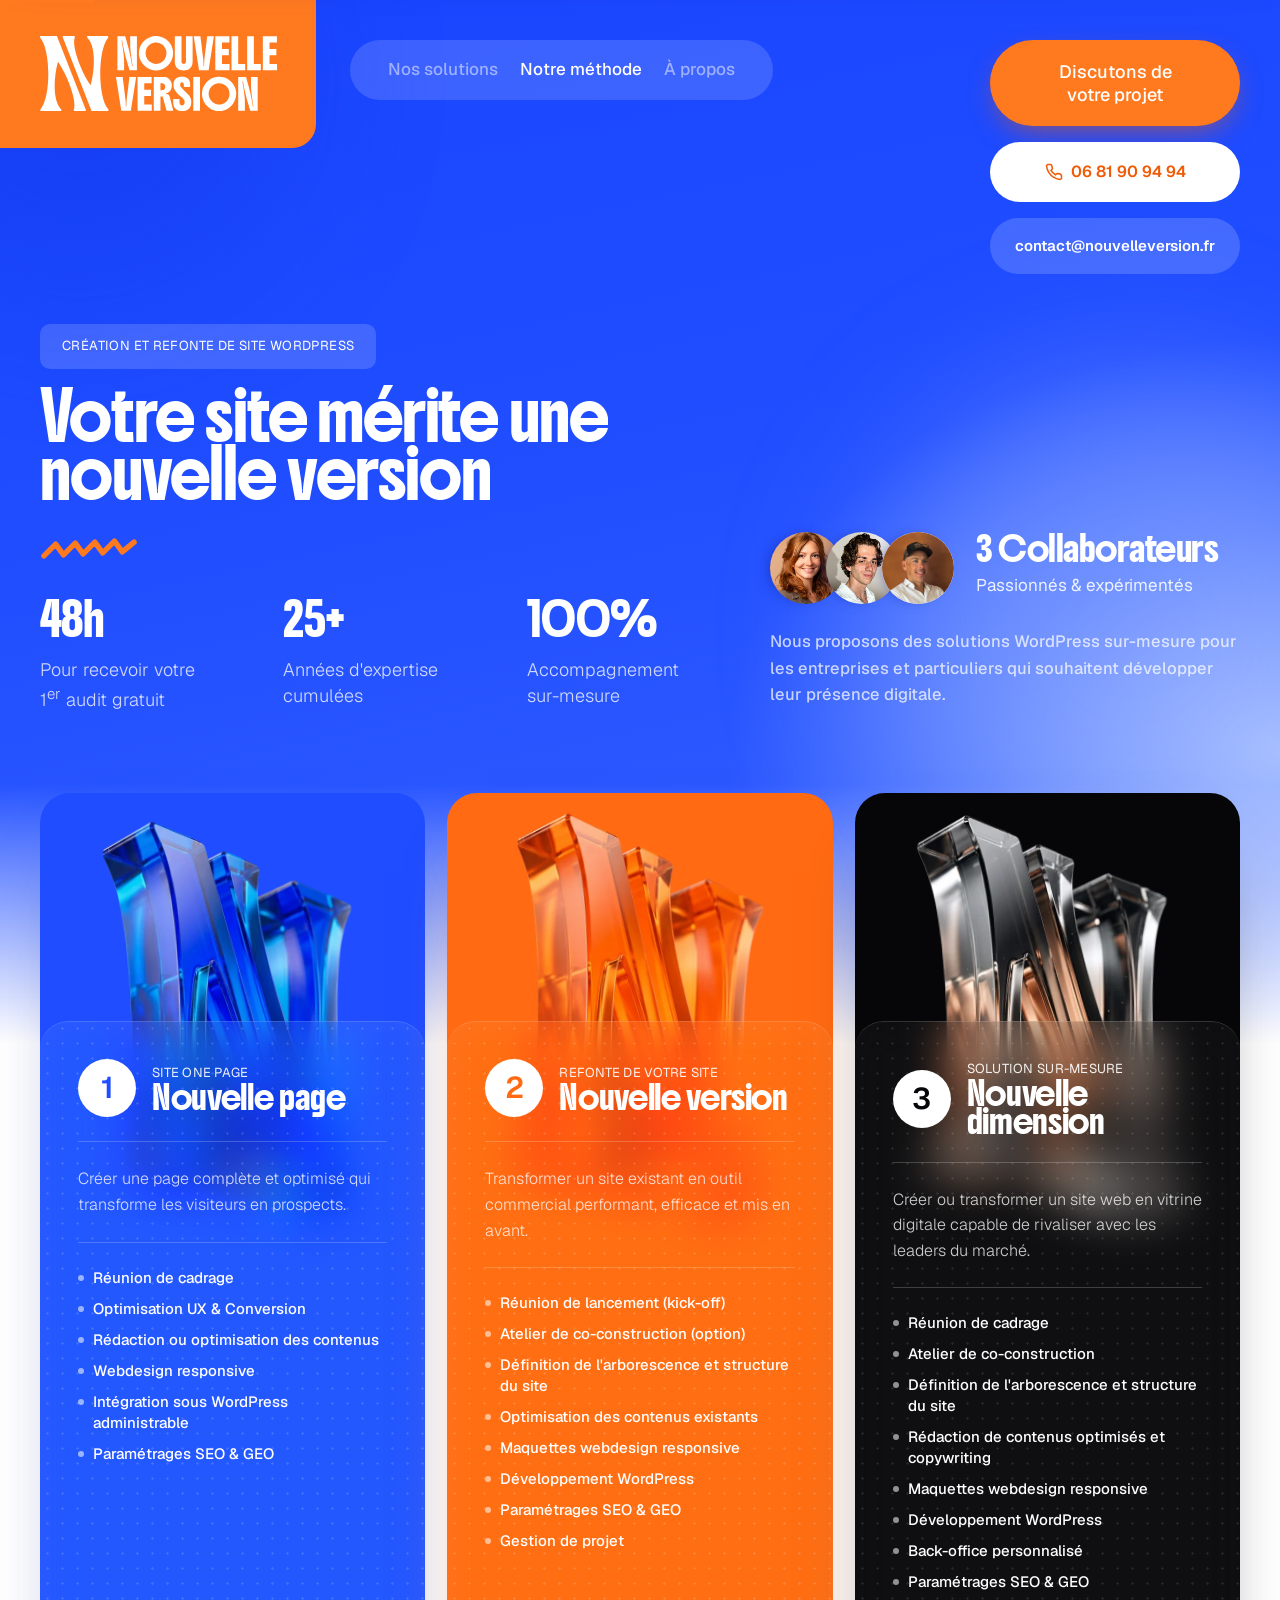
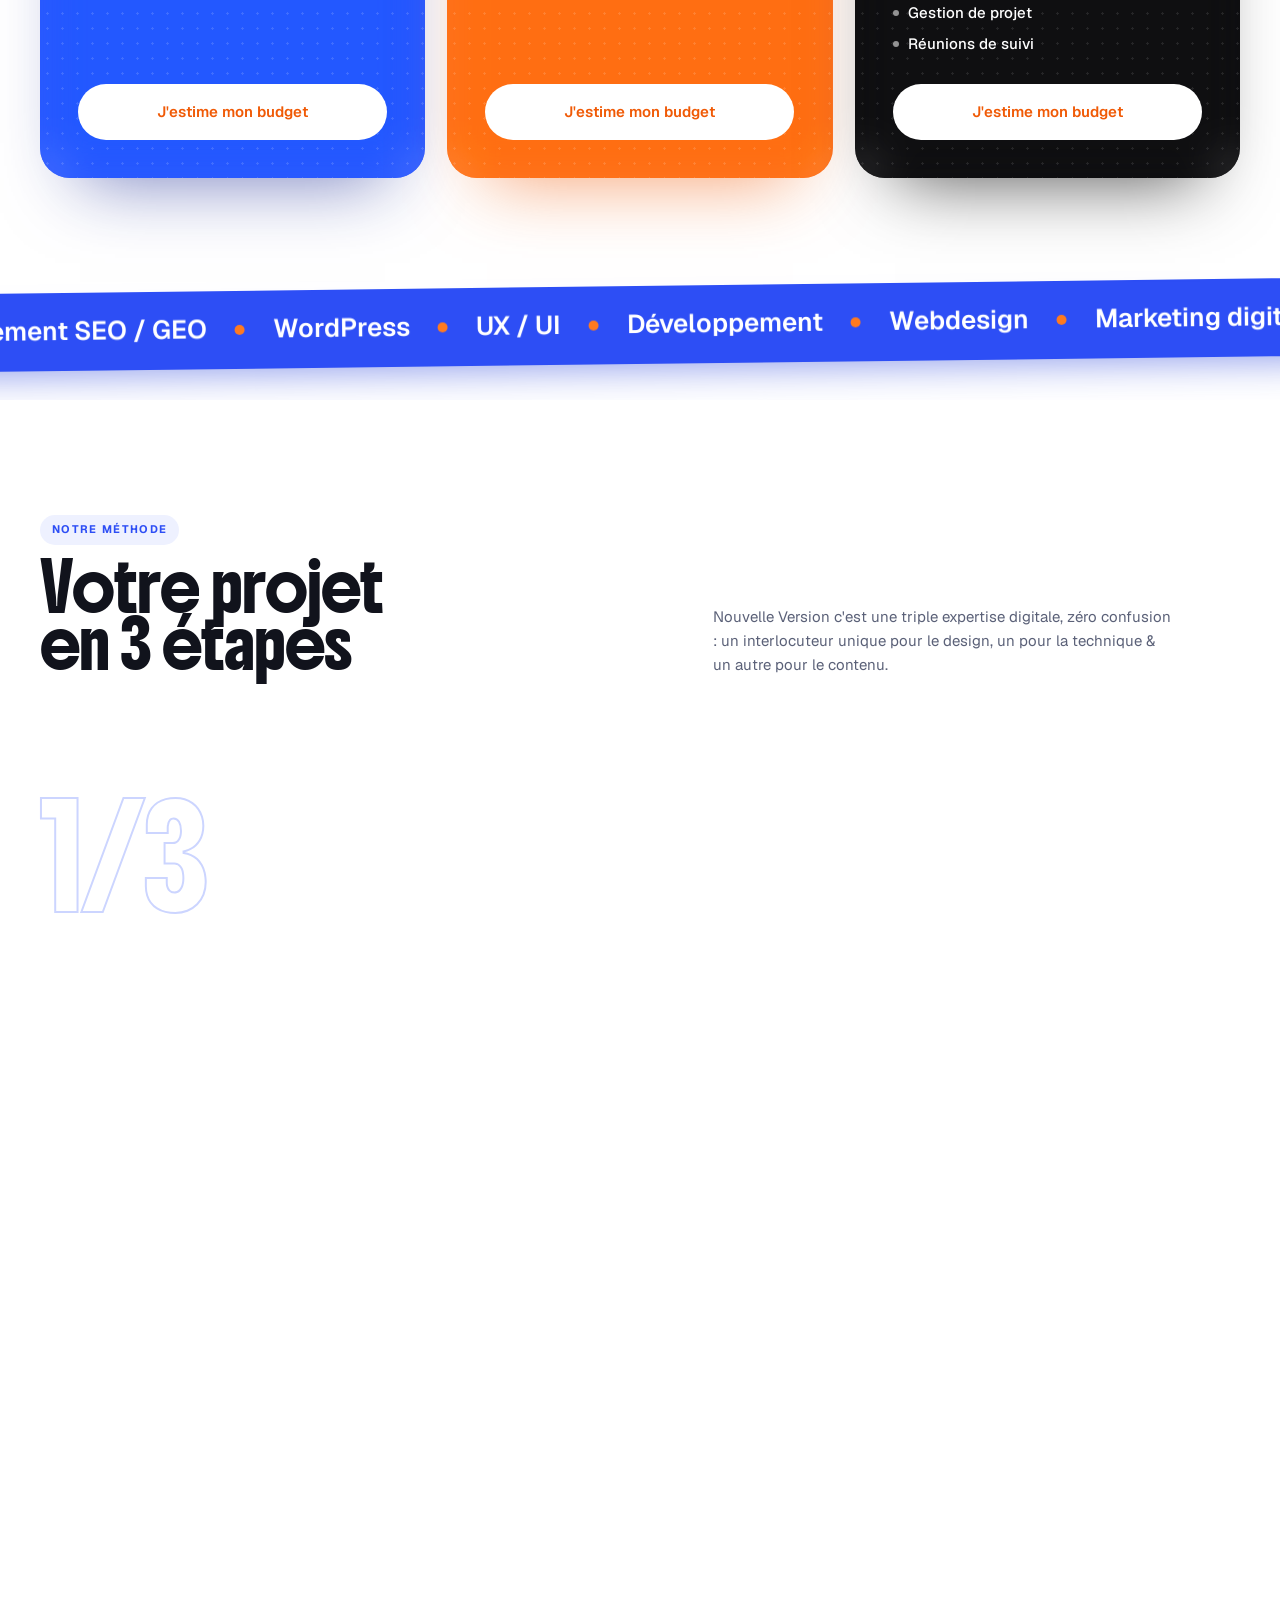
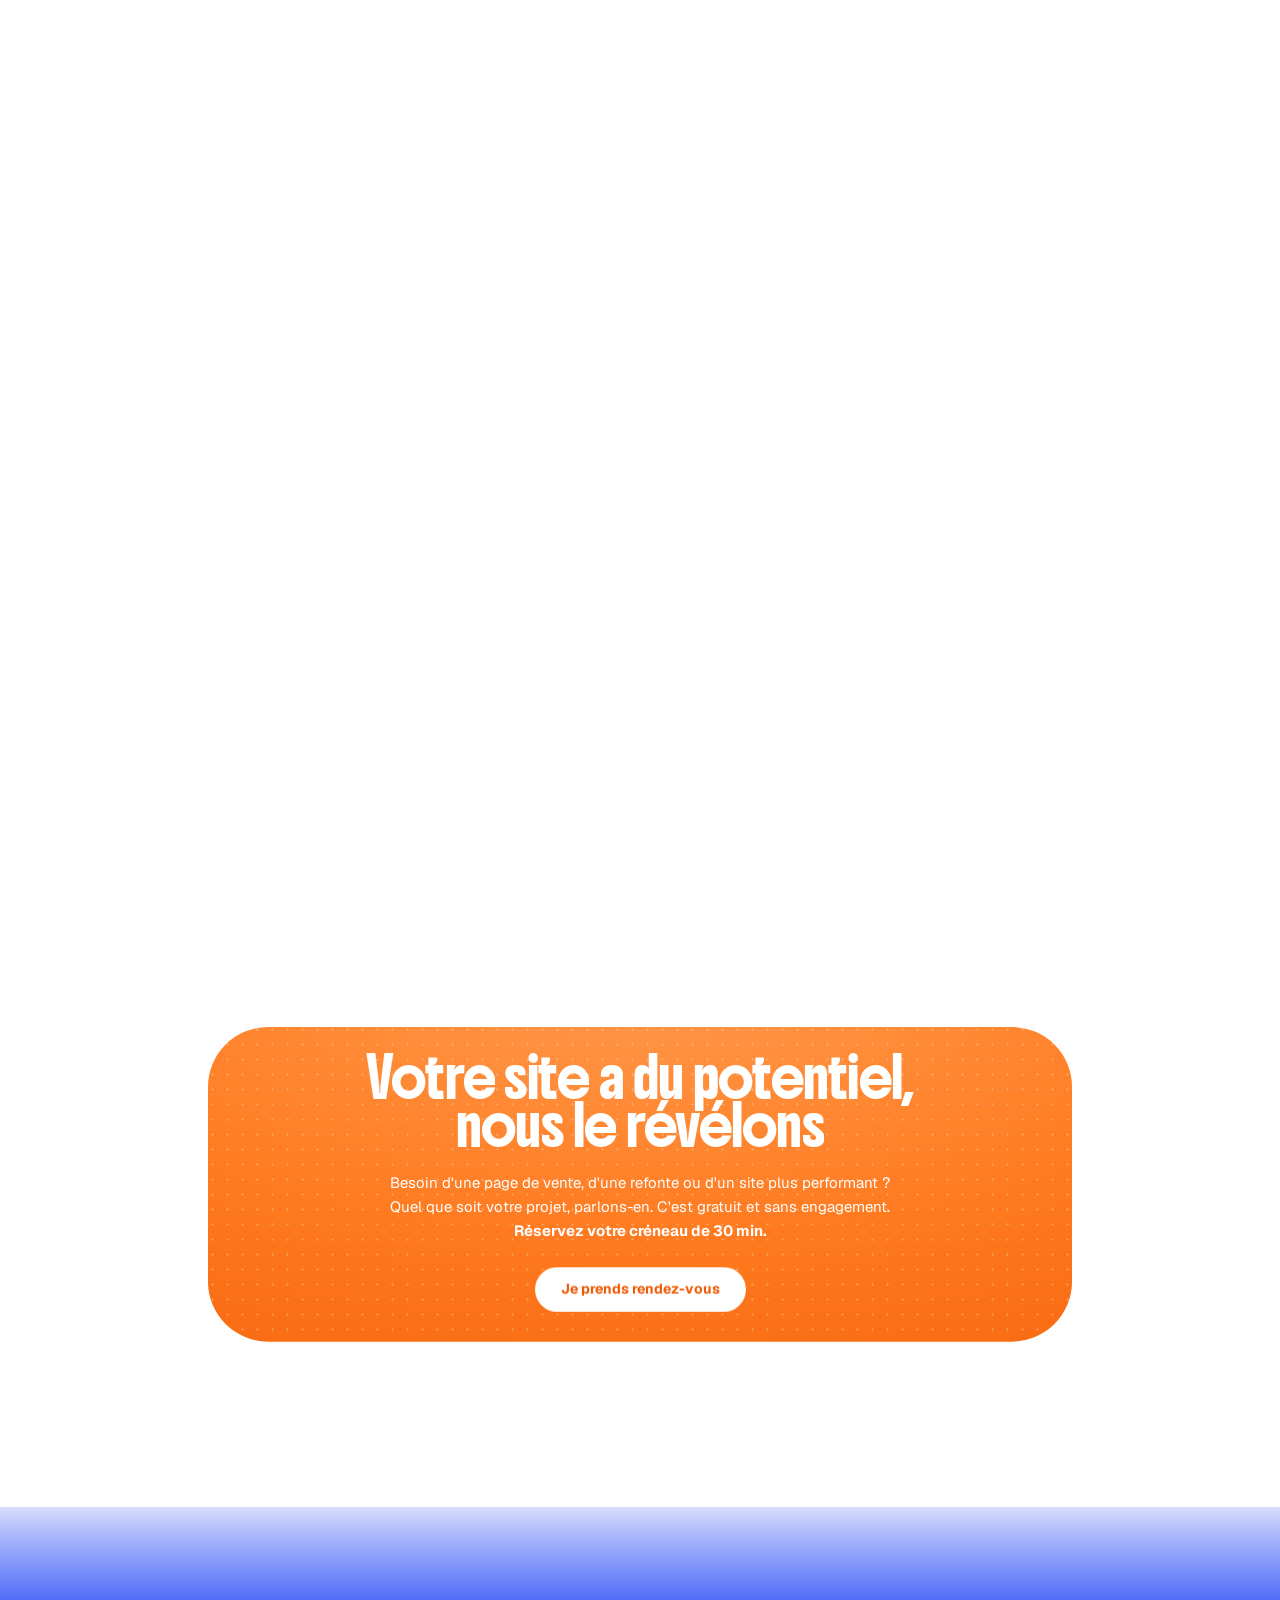
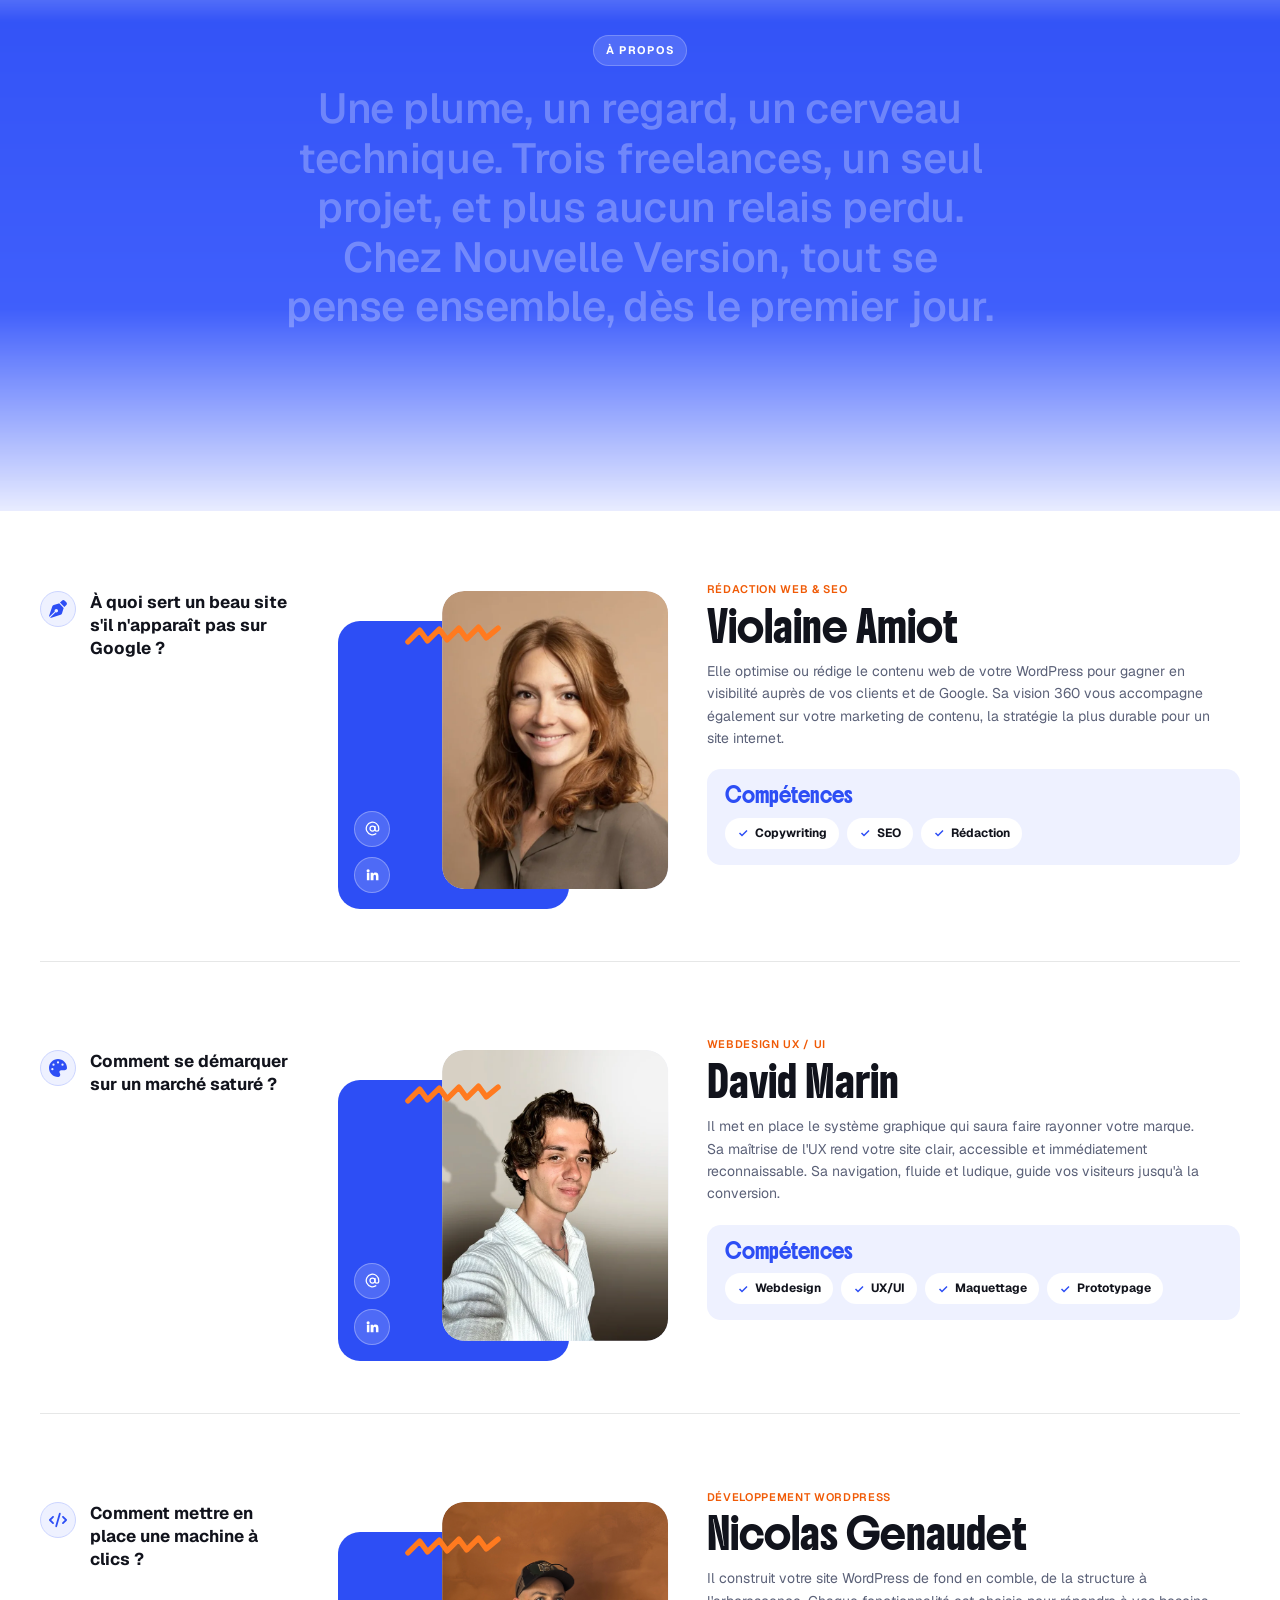
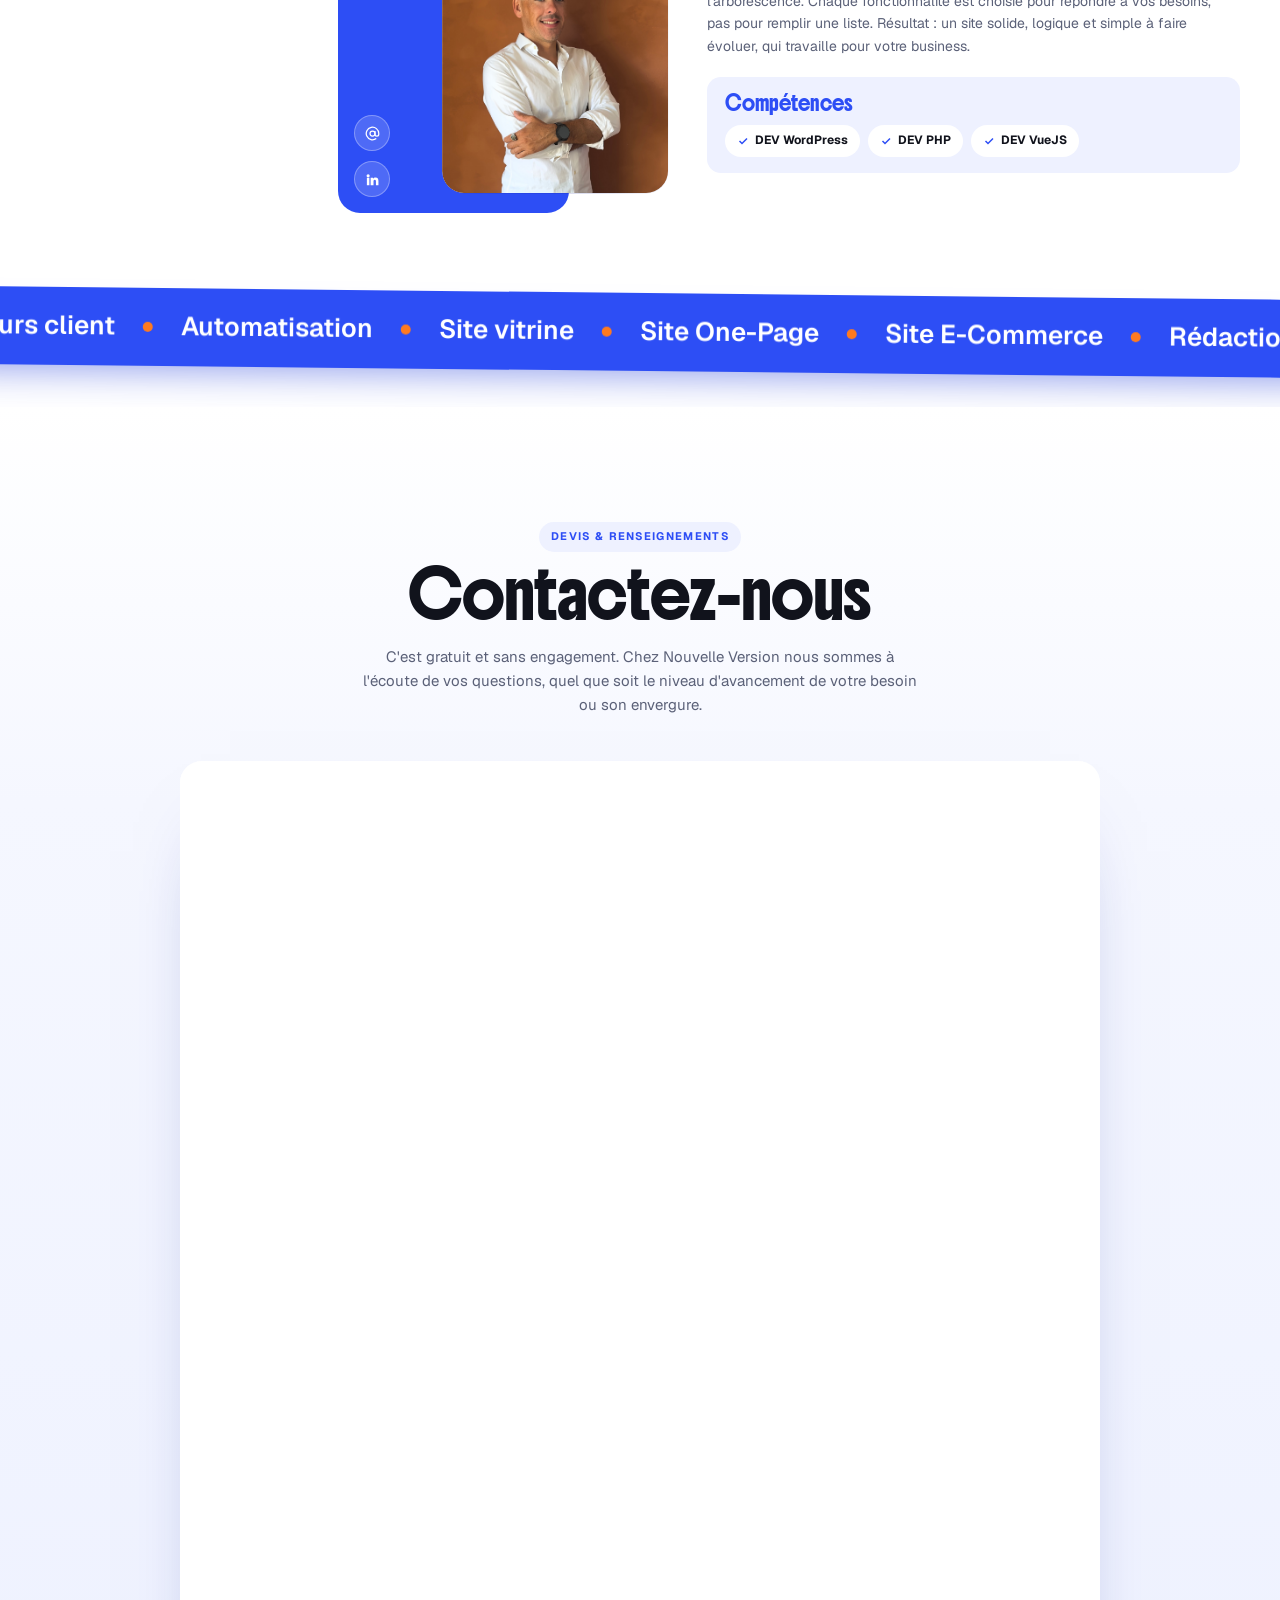
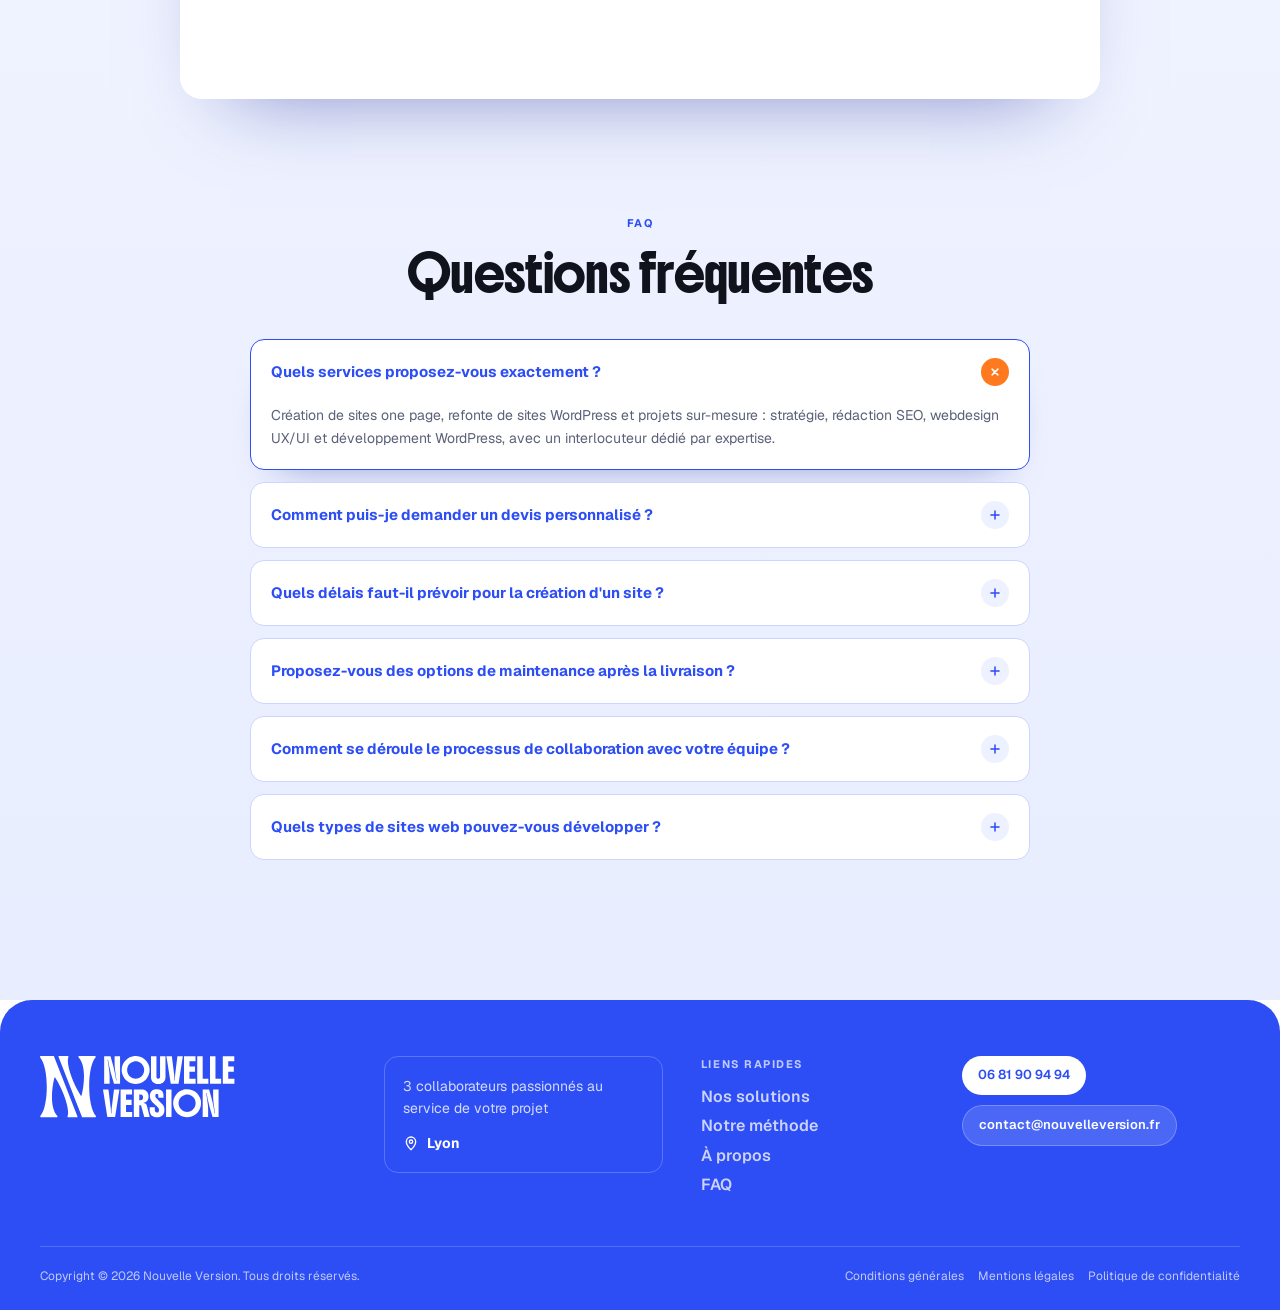
==== commit 2351e3b7: "correction orthographe" ====
--- a/index.html
+++ b/index.html
@@ -482,7 +482,7 @@
 <section class="cta-wrap" aria-labelledby="cta-title">
   <div class="wrap">
     <div class="cta">
-      <h2 class="display" id="cta-title" data-split="words">Votre site à du potentiel, nous le révélons</h2>
+      <h2 class="display" id="cta-title" data-split="words">Votre site a du potentiel, nous le révélons</h2>
       <p class="reveal">Besoin d'une page de vente, d'une refonte ou d'un site plus performant ? Quel que soit votre projet, parlons-en. C'est gratuit et sans engagement. <strong>Réservez votre créneau de 30 min.</strong></p>
       <a class="btn btn-white magnetic reveal" href="#contact">Je prends rendez-vous</a>
     </div>
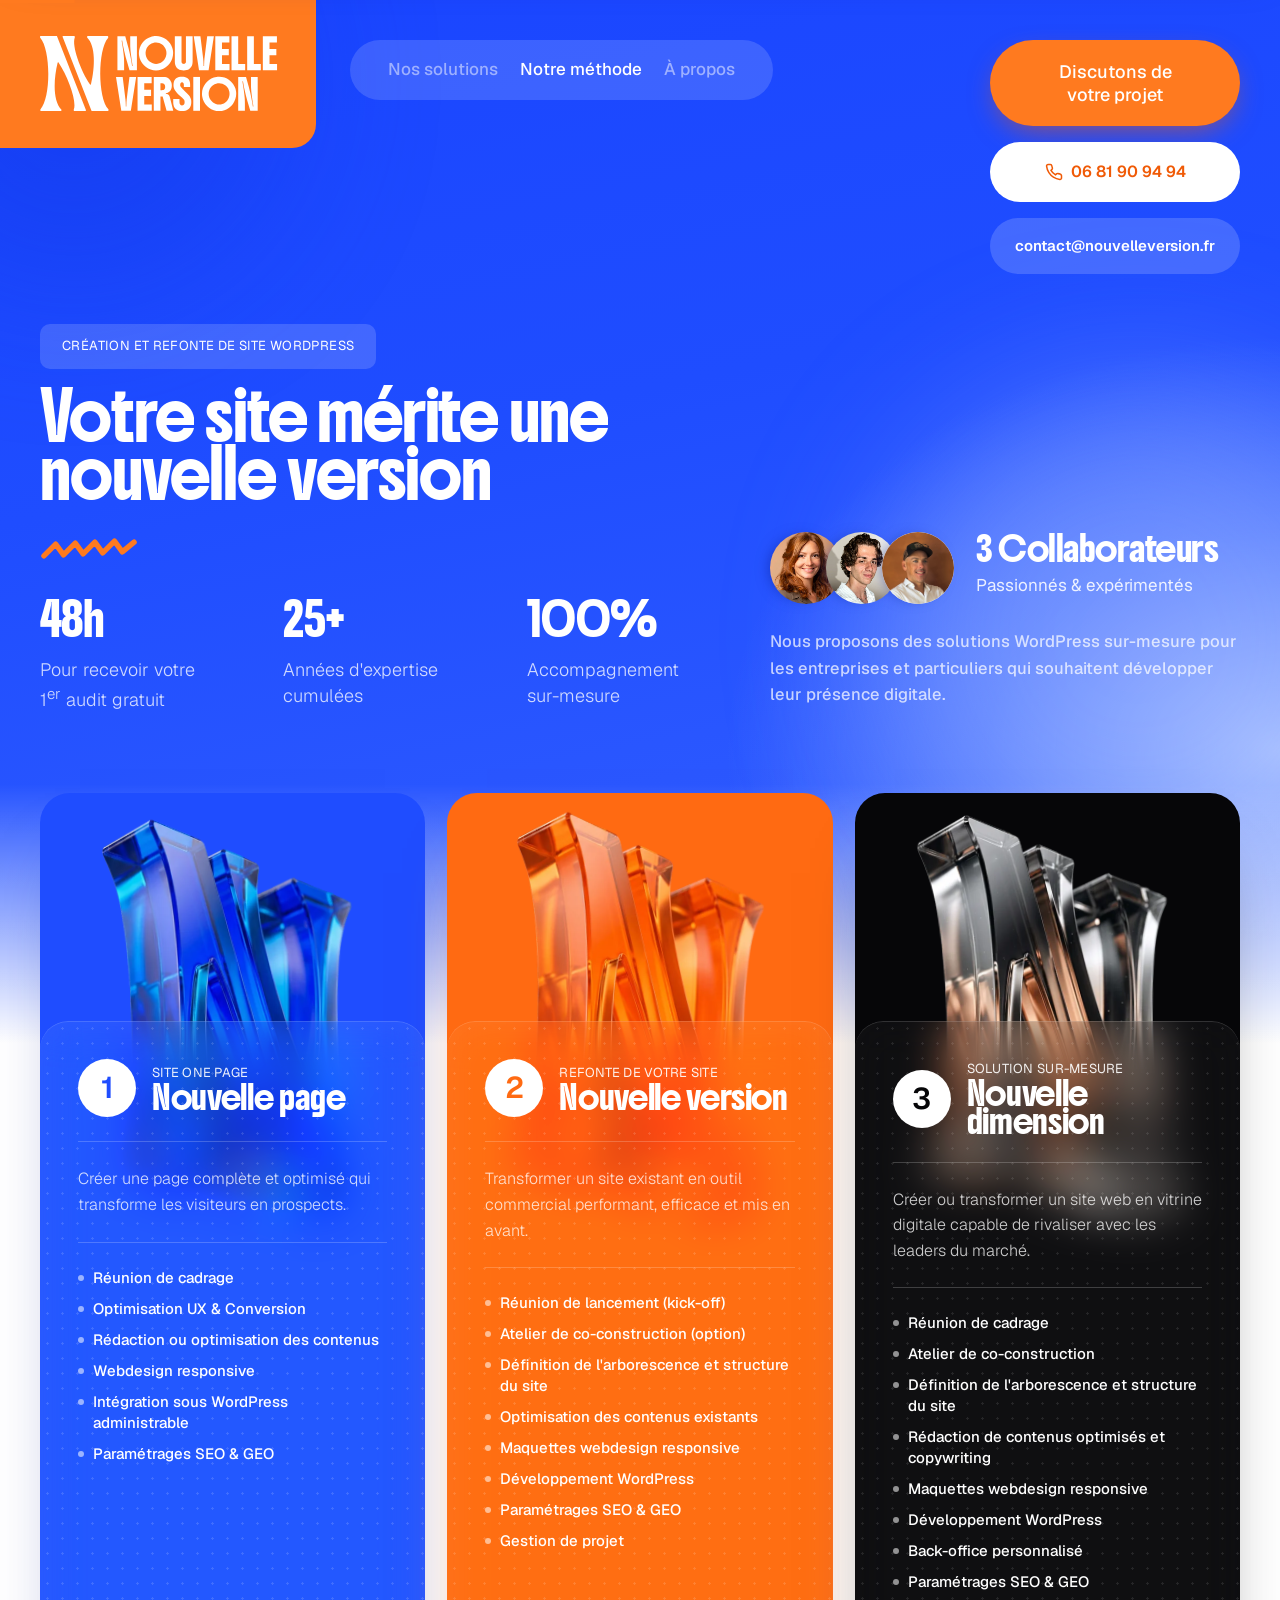
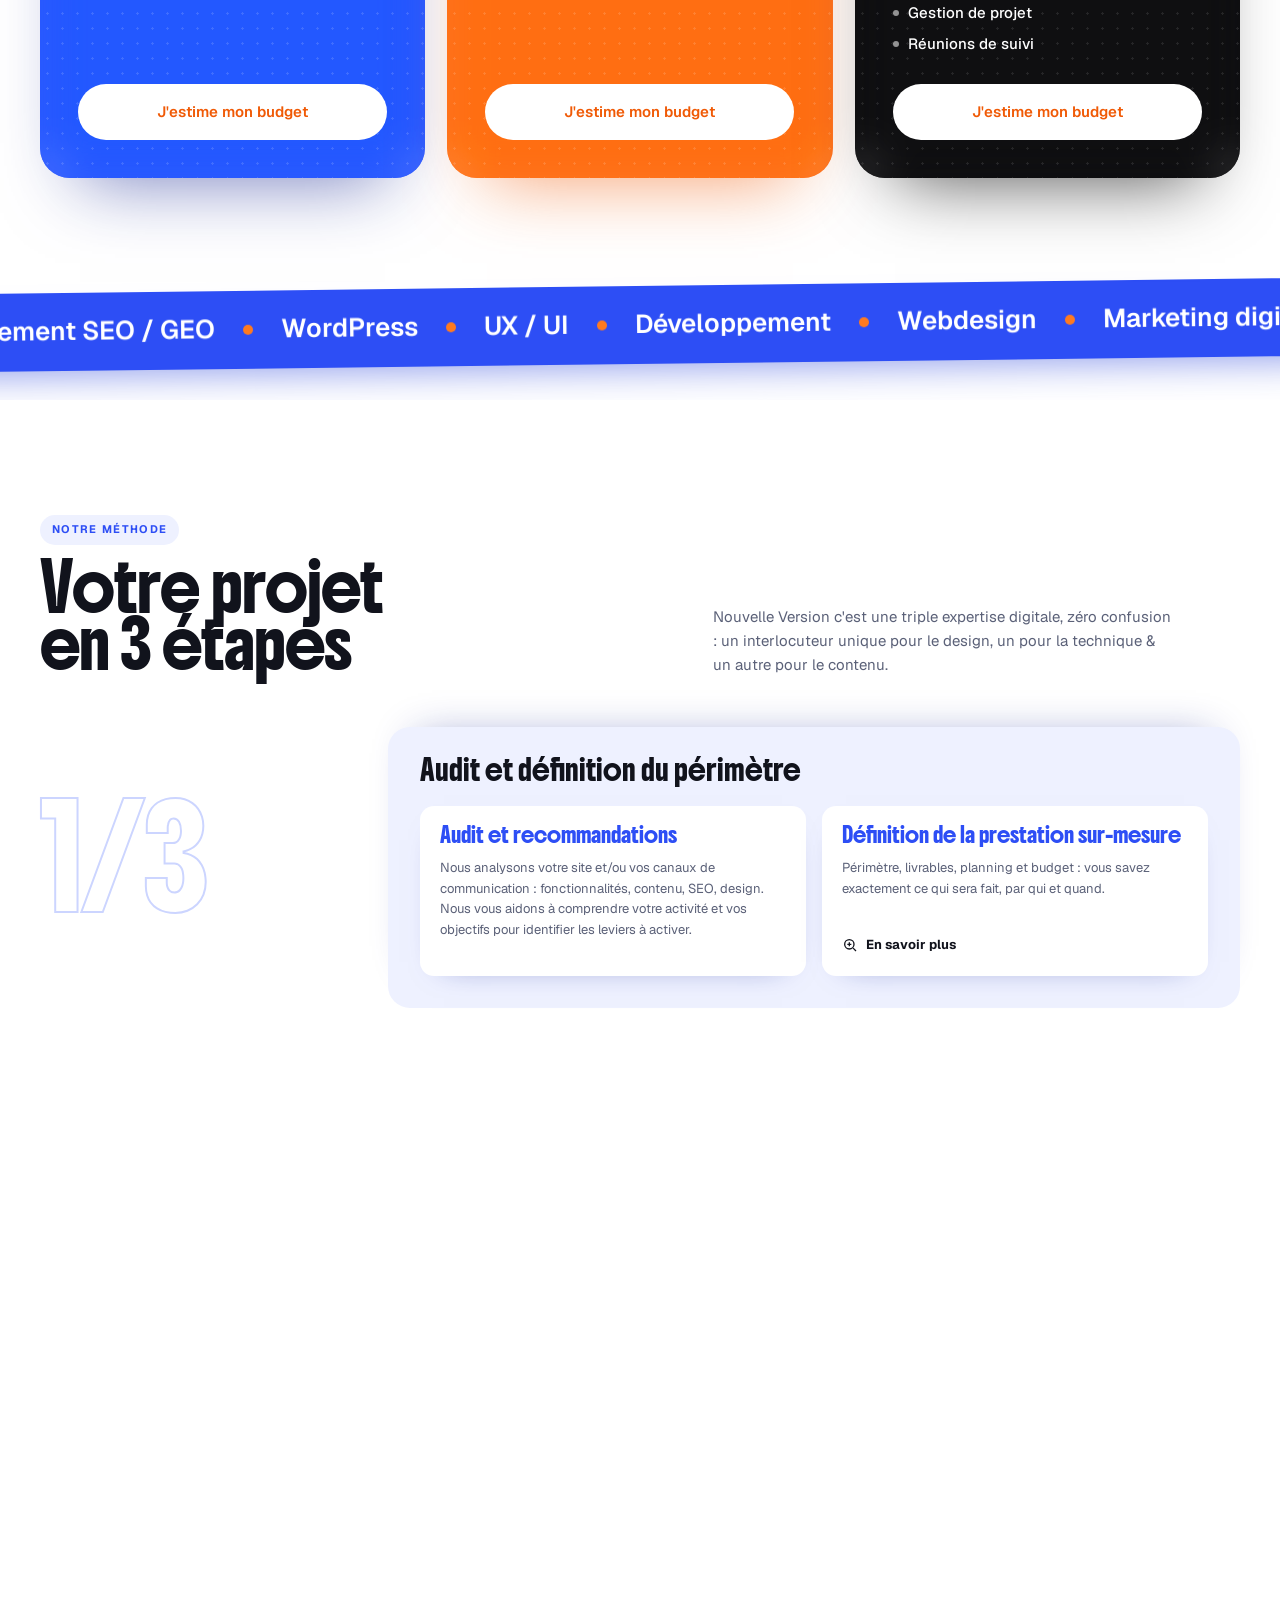
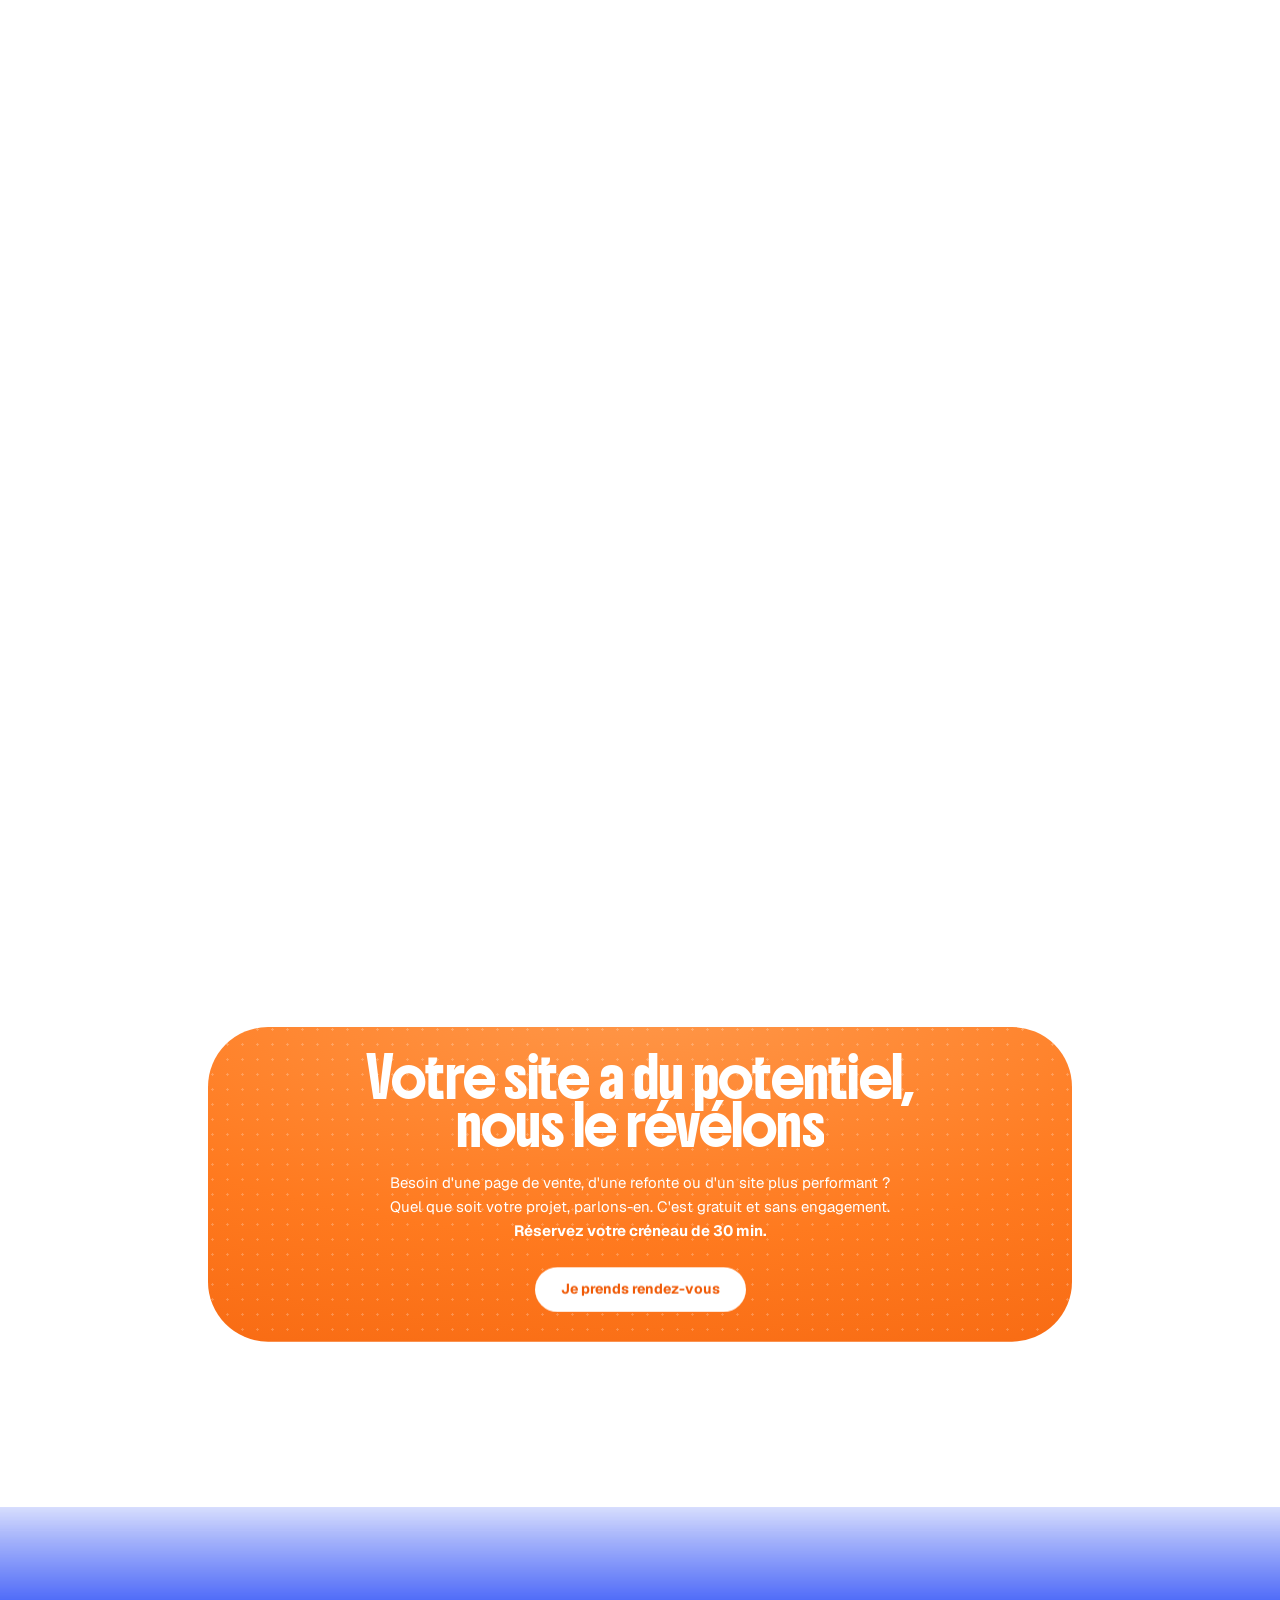
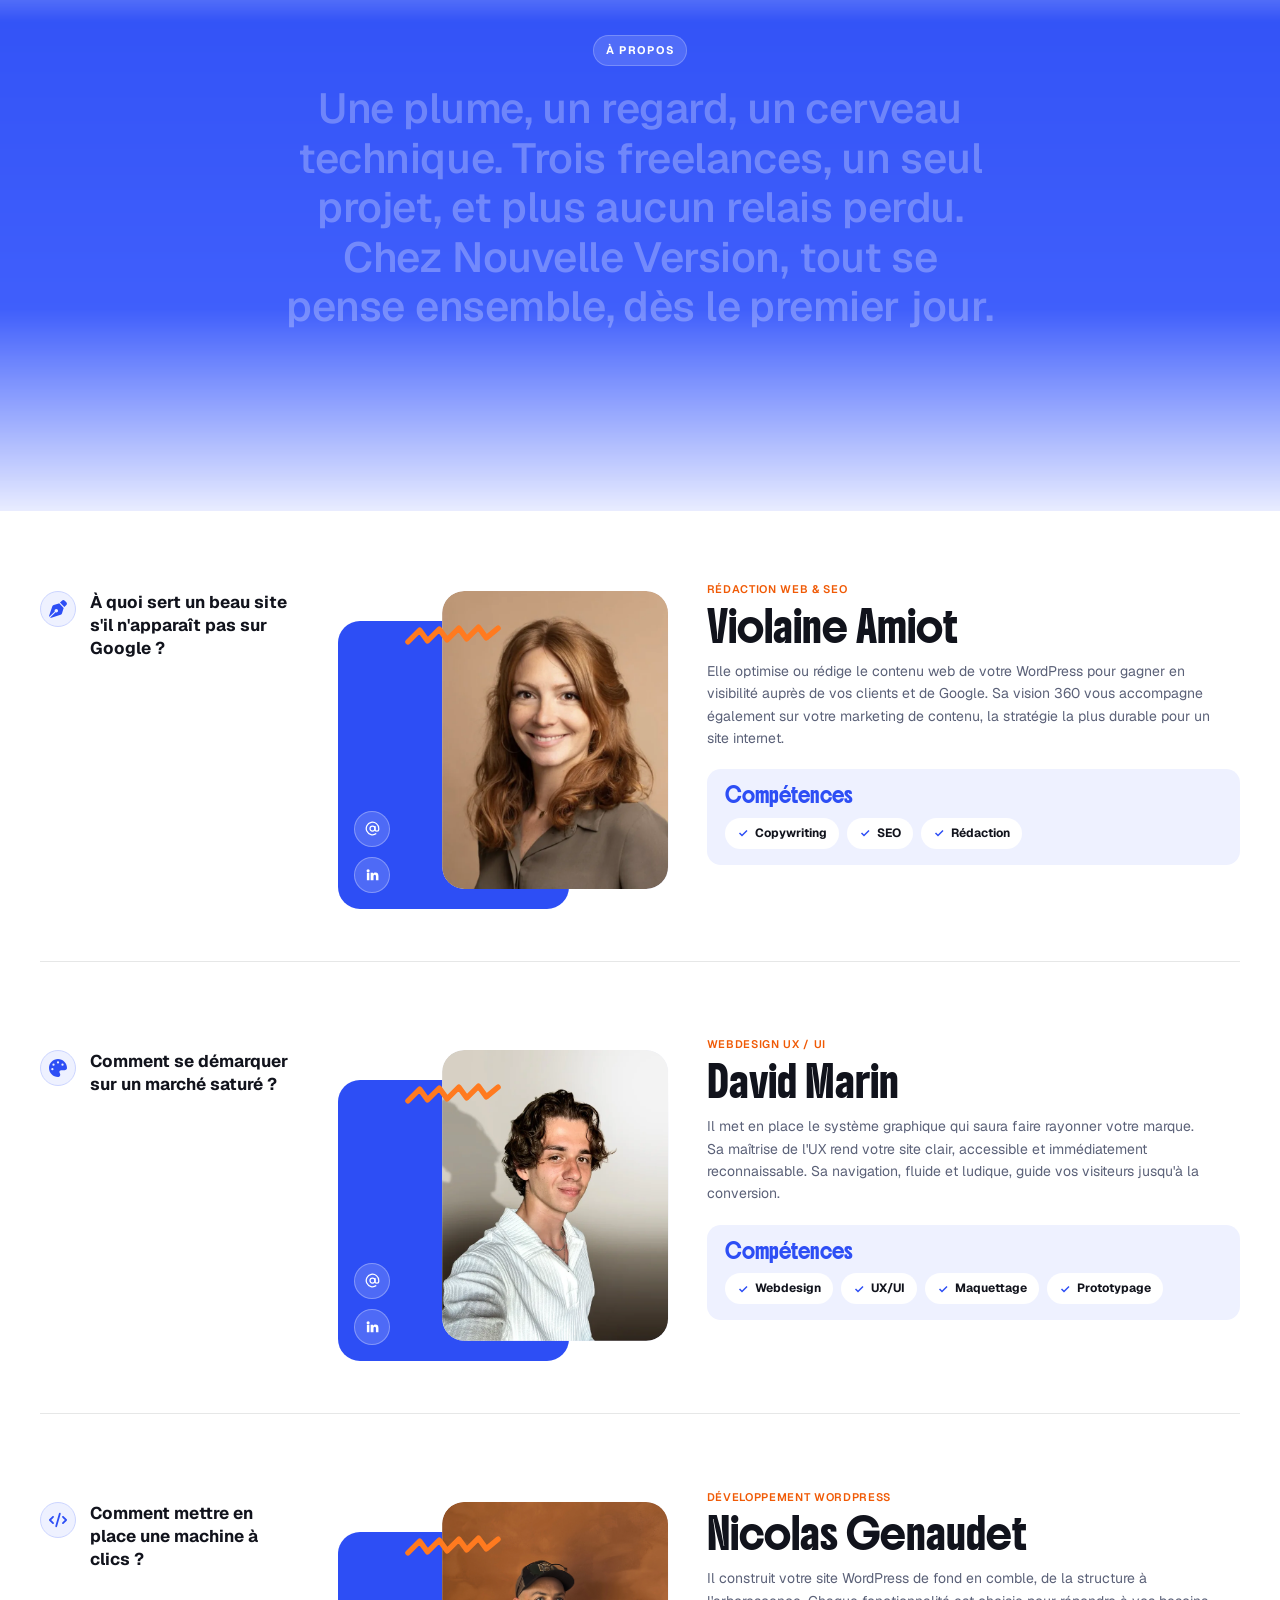
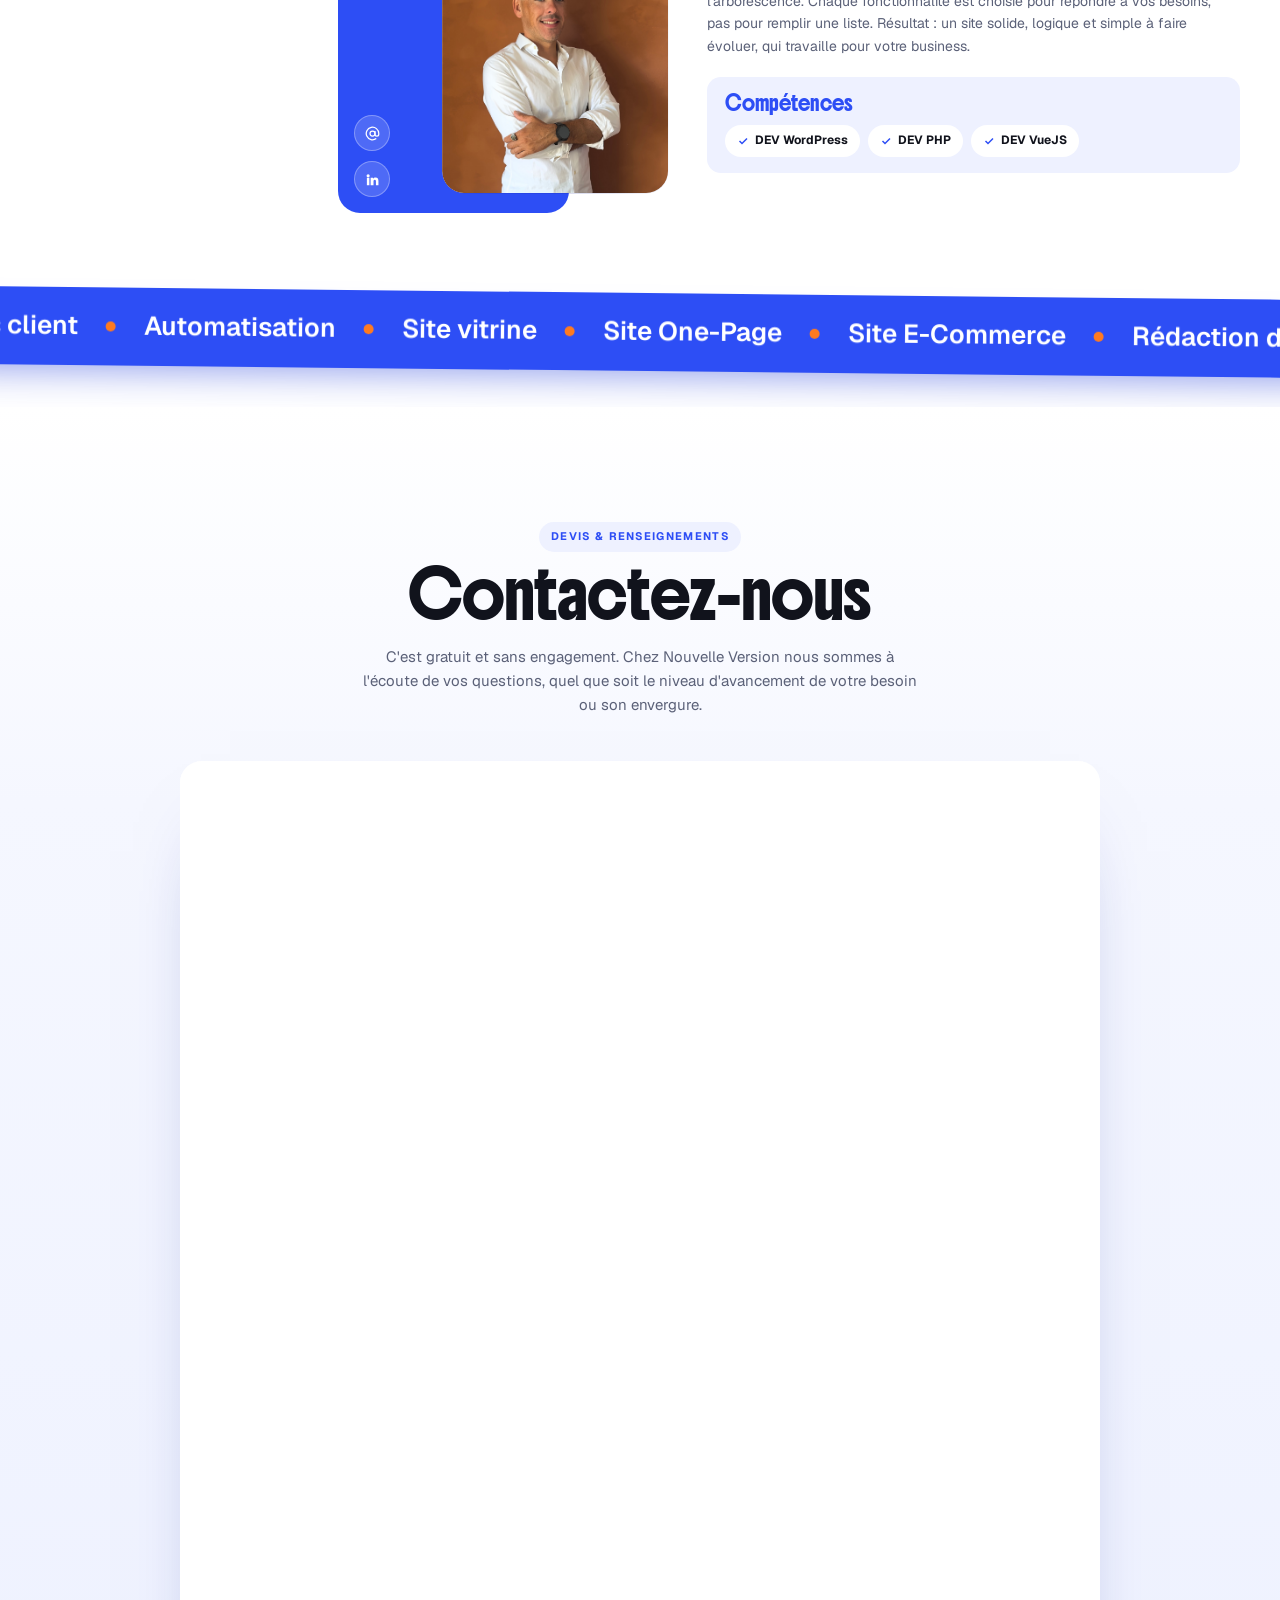
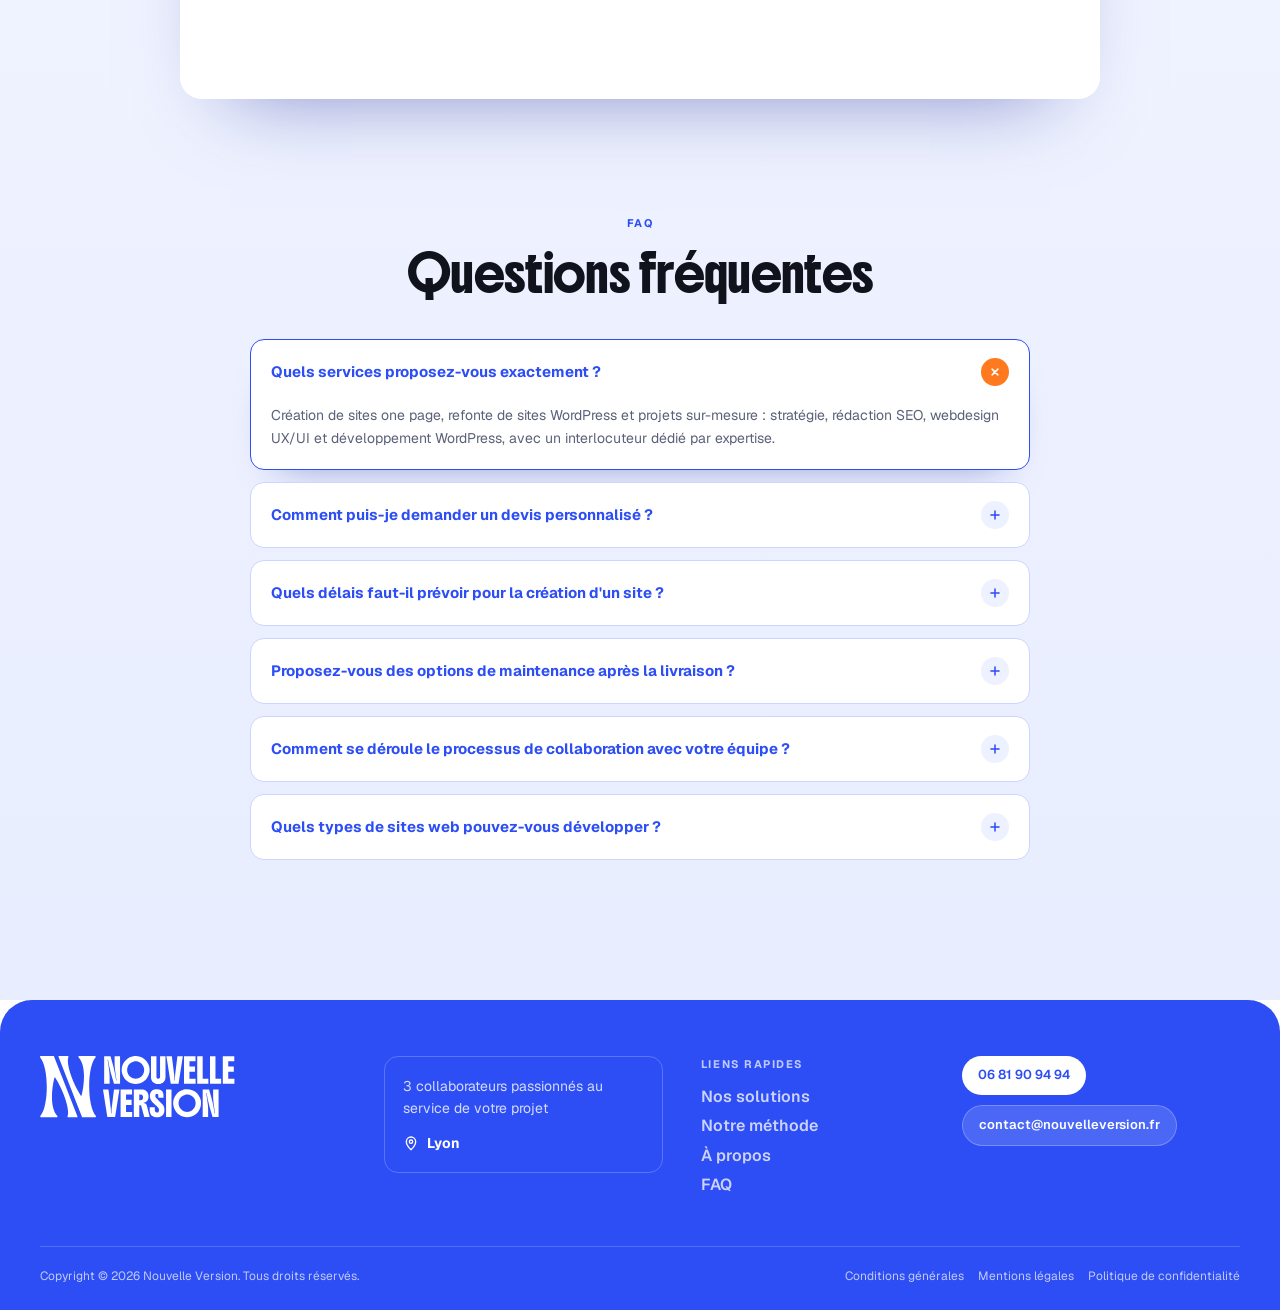
==== commit 3832008b: "change logo share" ====
--- a/index.html
+++ b/index.html
@@ -15,12 +15,15 @@
 <meta property="og:title" content="Agence web à Lyon · 3 freelances | Nouvelle Version">
 <meta property="og:description" content="Agence web à Lyon : 3 freelances experts en création et refonte de sites WordPress, webdesign UX/UI et rédaction SEO. Audit gratuit sous 48 h.">
 <meta property="og:url" content="https://www.nouvelle-version.fr/">
-<meta property="og:image" content="https://www.nouvelle-version.fr/images/n-bleu.webp">
+<meta property="og:image" content="https://www.nouvelle-version.fr/images/partage-nouvelle-version.png">
+<meta property="og:image:type" content="image/png">
+<meta property="og:image:width" content="900">
+<meta property="og:image:height" content="900">
 <meta property="og:image:alt" content="Logo Nouvelle Version, agence web à Lyon">
 <meta name="twitter:card" content="summary">
 <meta name="twitter:title" content="Agence web à Lyon · 3 freelances | Nouvelle Version">
 <meta name="twitter:description" content="Agence web à Lyon : 3 freelances experts en création et refonte de sites WordPress, webdesign UX/UI et rédaction SEO. Audit gratuit sous 48 h.">
-<meta name="twitter:image" content="https://www.nouvelle-version.fr/images/n-bleu.webp">
+<meta name="twitter:image" content="https://www.nouvelle-version.fr/images/partage-nouvelle-version.png">
 <meta name="twitter:image:alt" content="Logo Nouvelle Version, agence web à Lyon">
 <link rel="preload" href="fonts/geist-variable.ttf" as="font" type="font/ttf" crossorigin>
 <script type="application/ld+json">
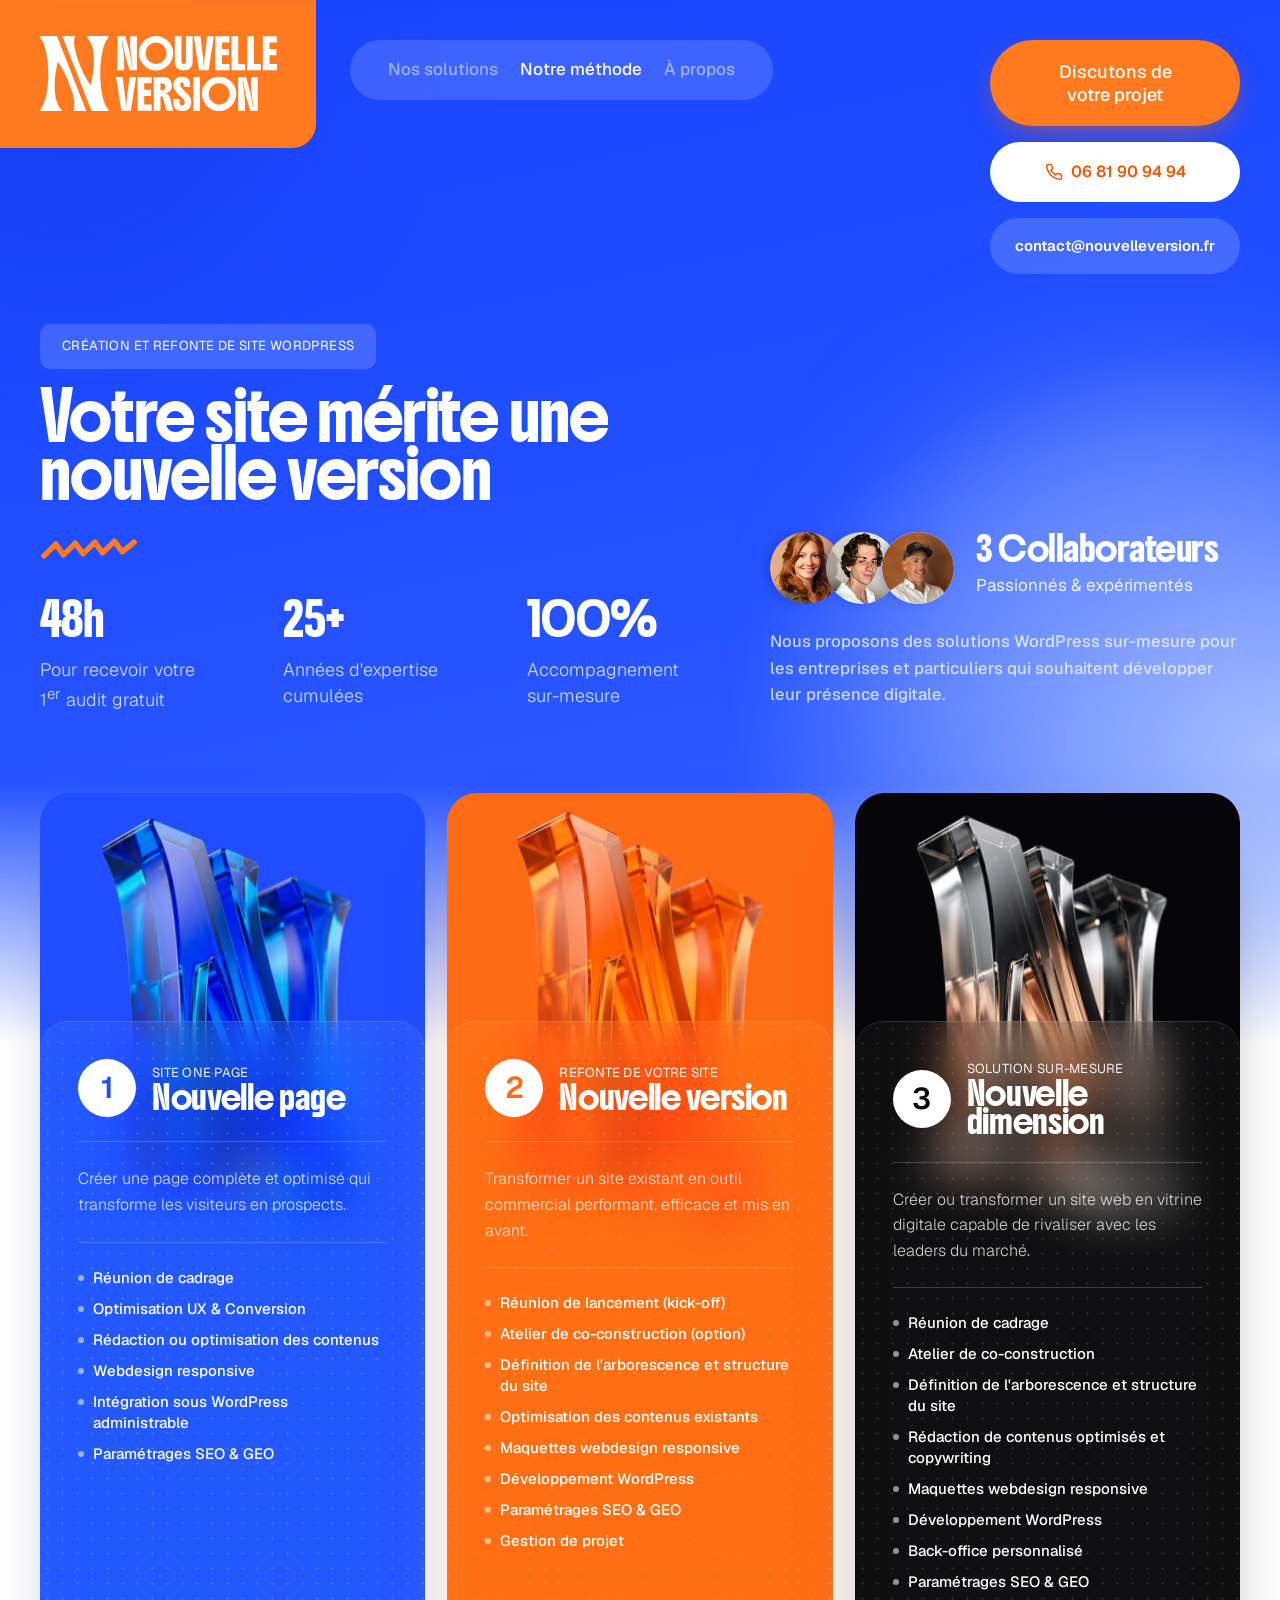
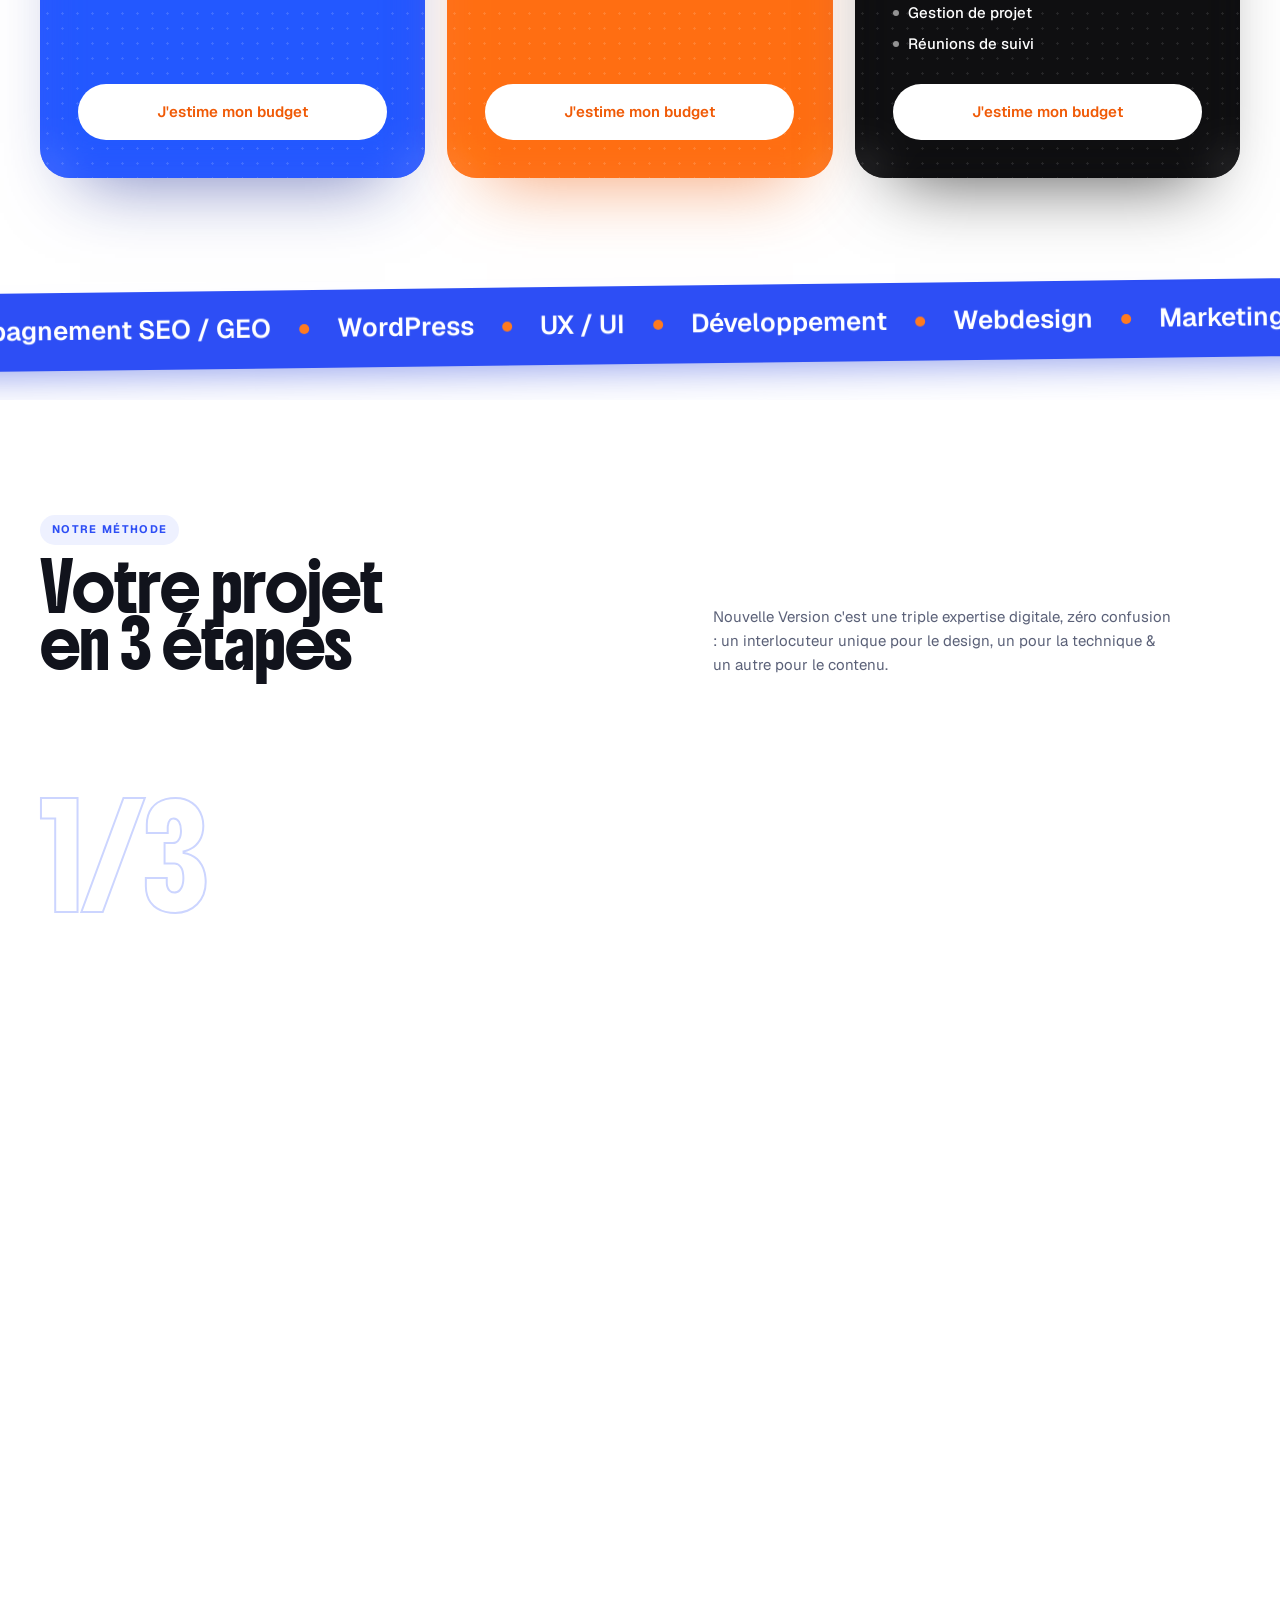
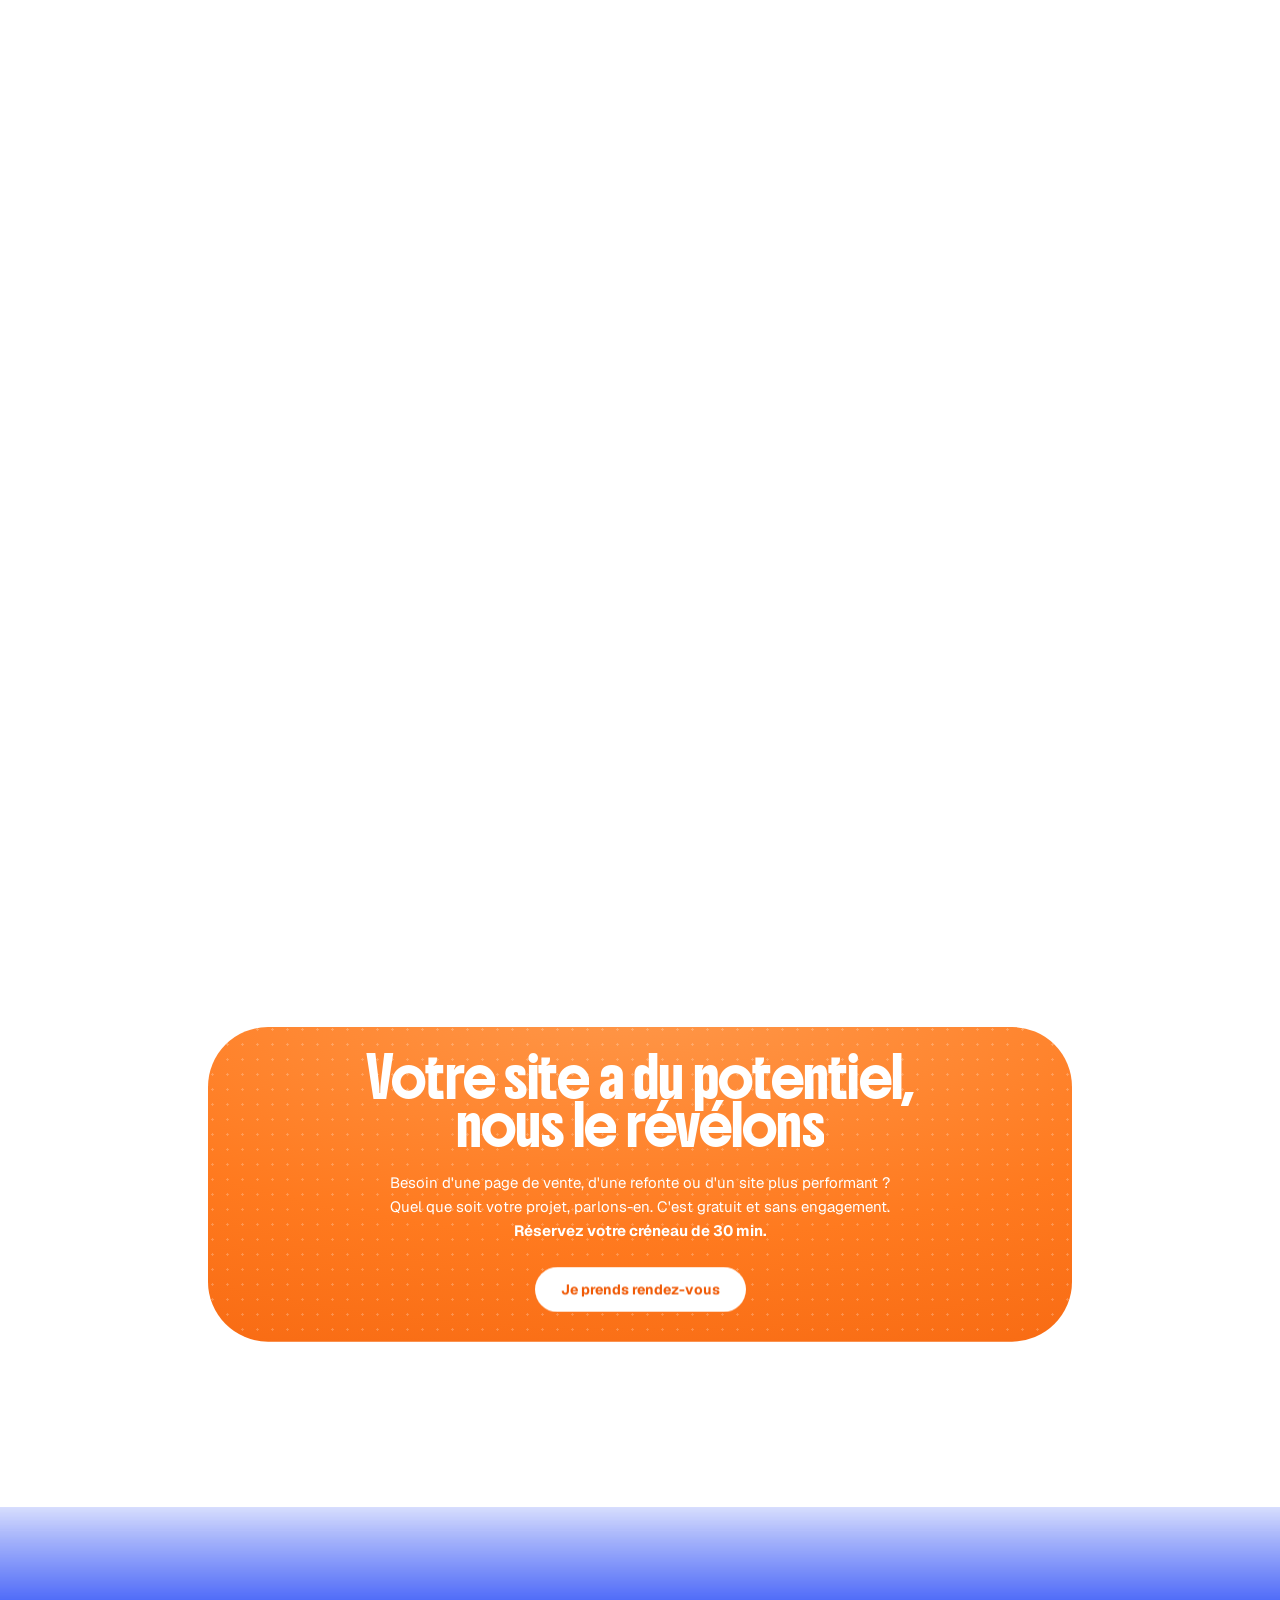
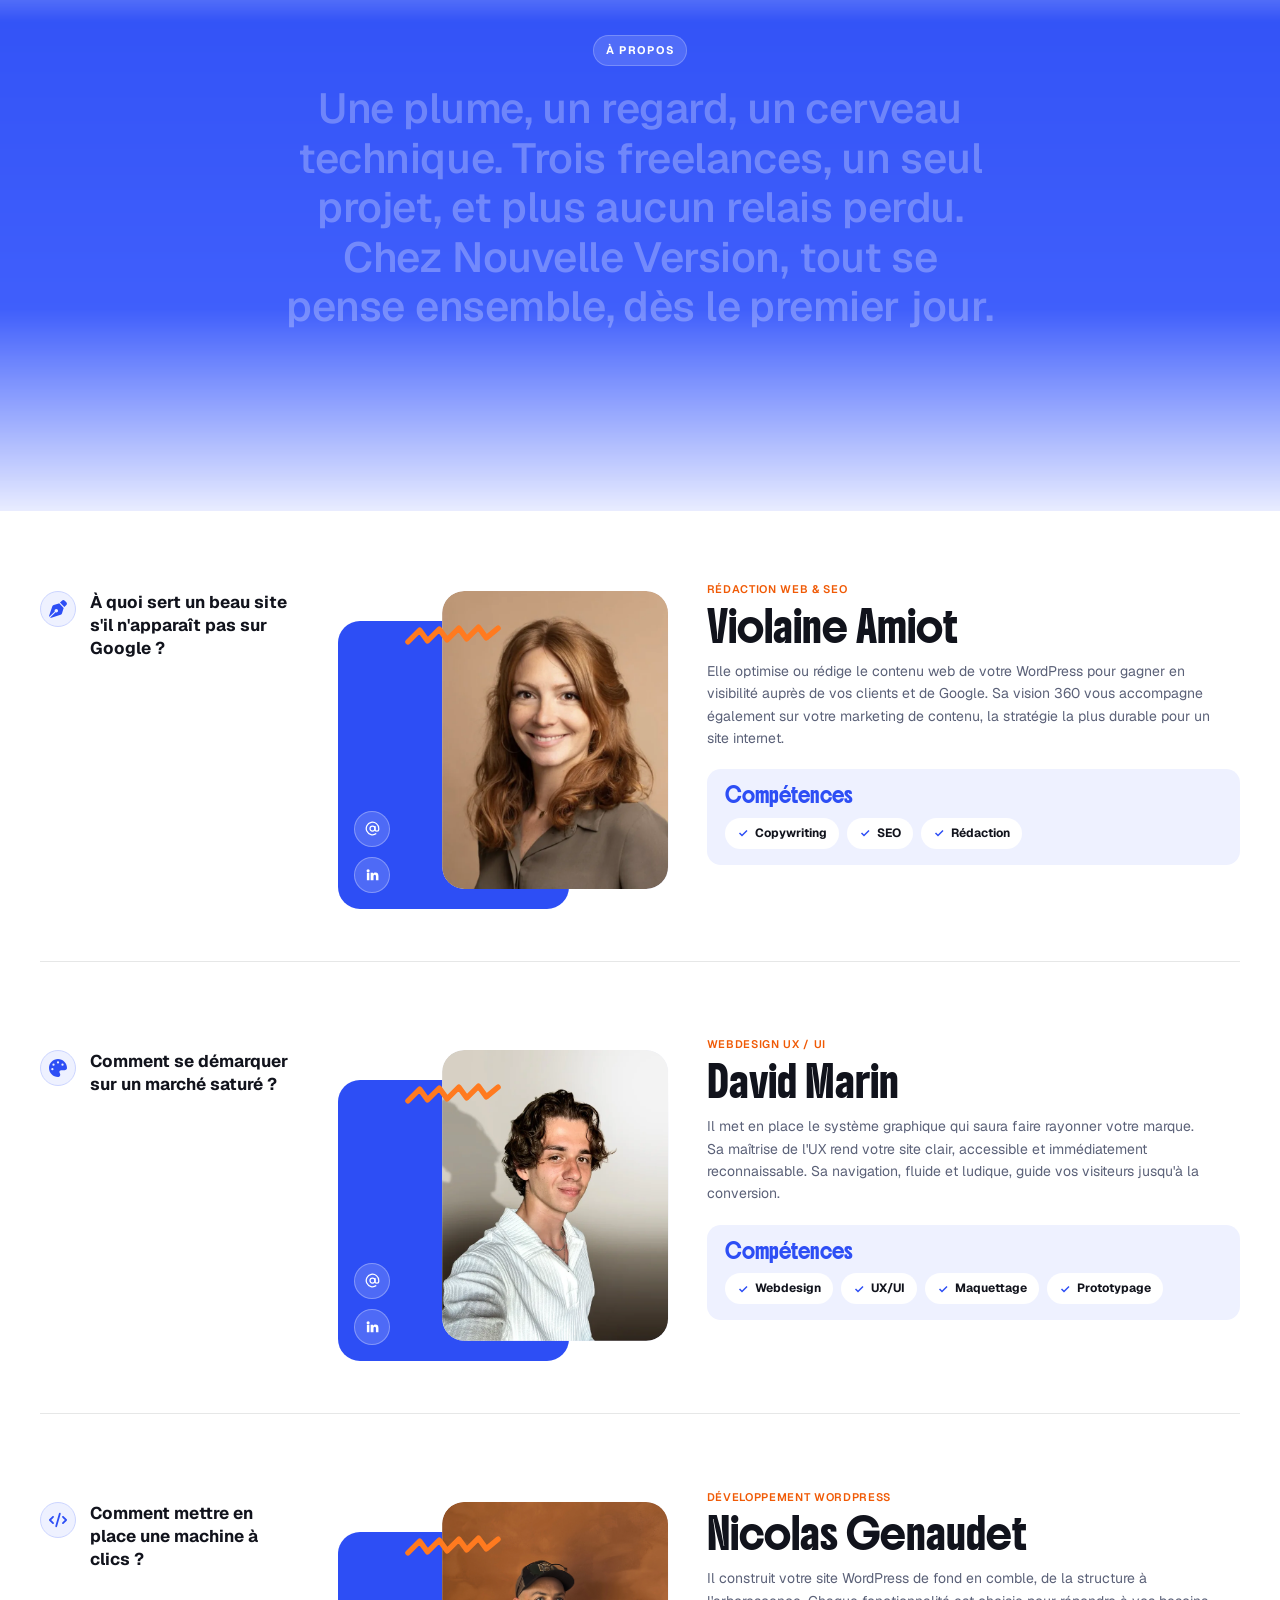
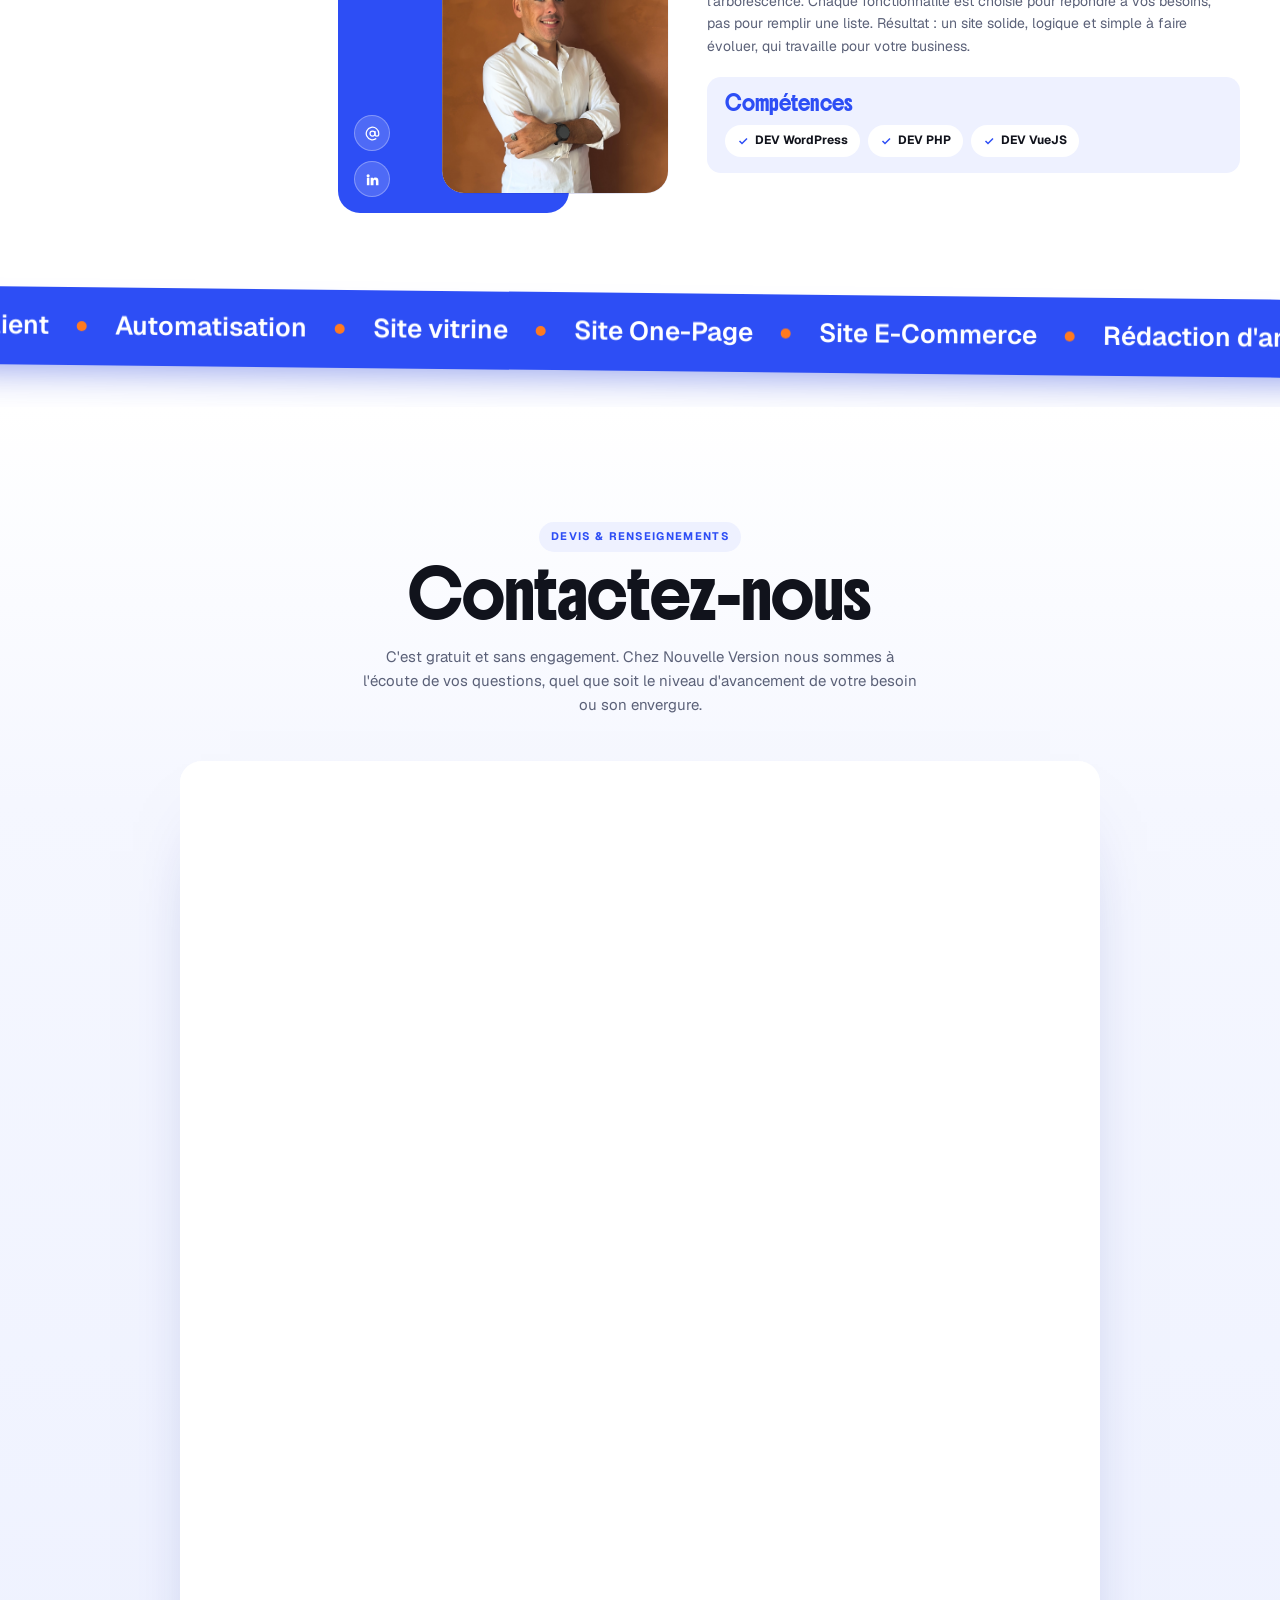
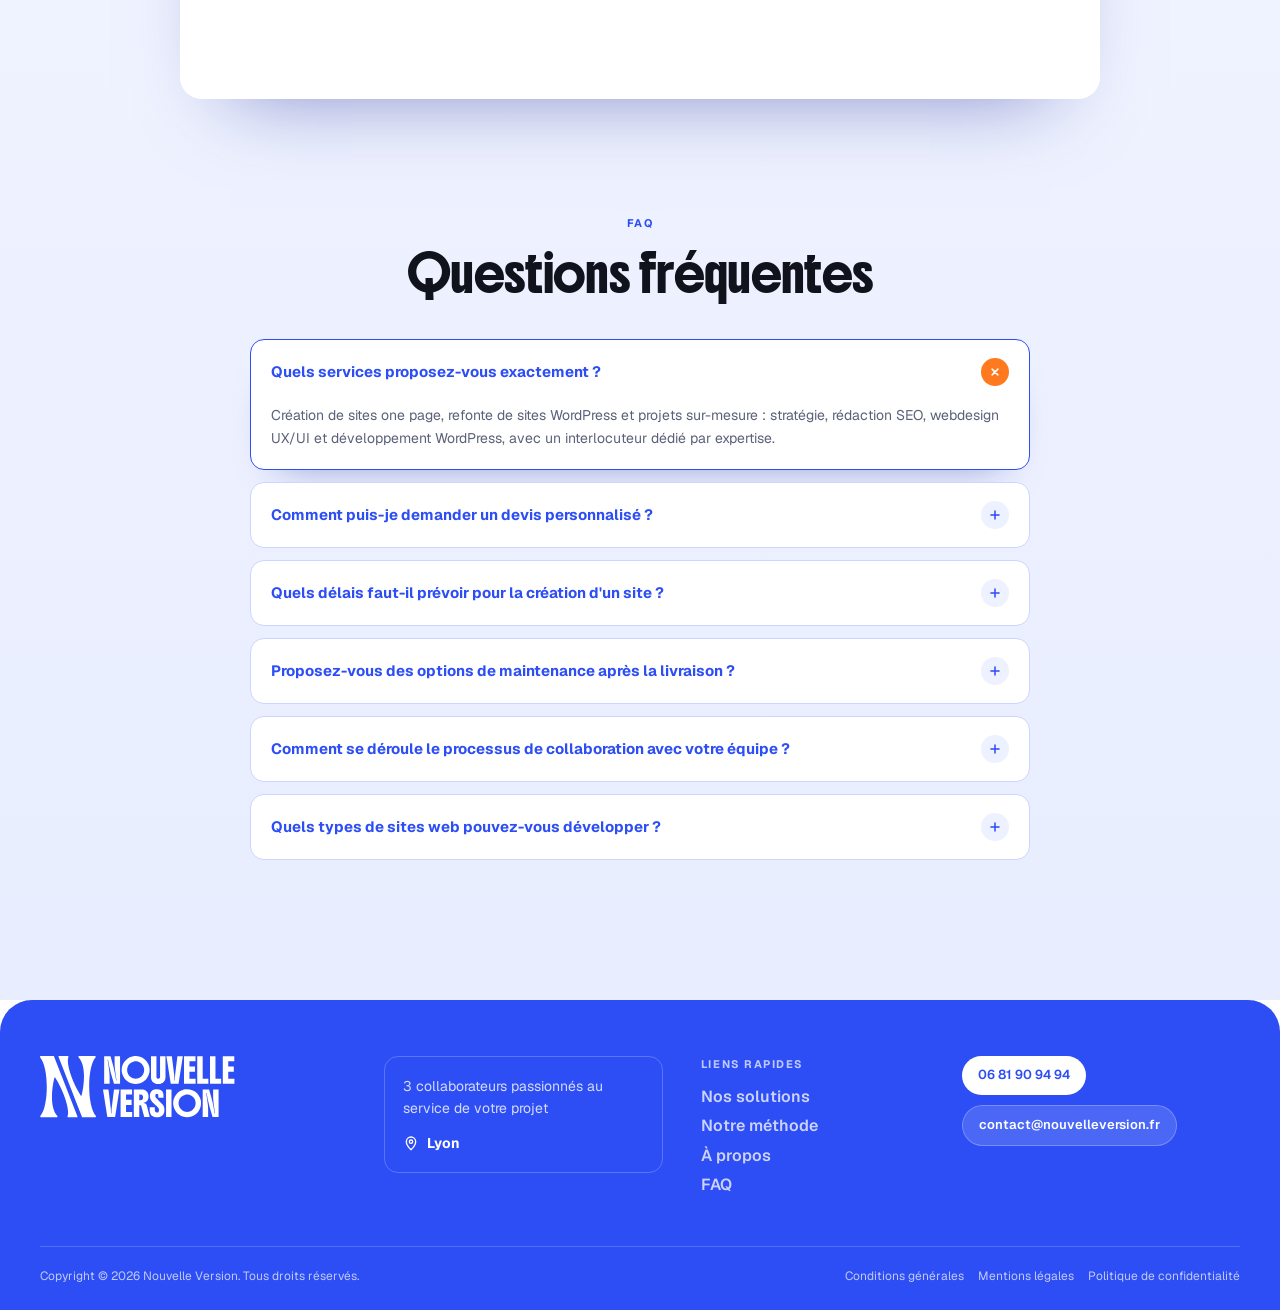
==== commit 418407cc: "shared image" ====
--- a/index.html
+++ b/index.html
@@ -6,7 +6,7 @@
 <title>Agence web à Lyon · 3 freelances | Nouvelle Version</title>
 <meta name="description" content="Agence web à Lyon : 3 freelances experts en création et refonte de sites WordPress, webdesign UX/UI et rédaction SEO. Audit gratuit sous 48 h.">
 <meta name="robots" content="index, follow, max-image-preview:large">
-<link rel="canonical" href="https://www.nouvelle-version.fr/">
+<link rel="canonical" href="https://nouvelleversion.fr/">
 <meta name="theme-color" content="#2D4EF5">
 <link rel="icon" type="image/svg+xml" href="images/favicon.svg">
 <meta property="og:type" content="website">
@@ -14,8 +14,8 @@
 <meta property="og:site_name" content="Nouvelle Version">
 <meta property="og:title" content="Agence web à Lyon · 3 freelances | Nouvelle Version">
 <meta property="og:description" content="Agence web à Lyon : 3 freelances experts en création et refonte de sites WordPress, webdesign UX/UI et rédaction SEO. Audit gratuit sous 48 h.">
-<meta property="og:url" content="https://www.nouvelle-version.fr/">
-<meta property="og:image" content="https://www.nouvelle-version.fr/images/partage-nouvelle-version.png">
+<meta property="og:url" content="https://nouvelleversion.fr/">
+<meta property="og:image" content="https://nouvelleversion.fr/images/partage-nouvelle-version.png">
 <meta property="og:image:type" content="image/png">
 <meta property="og:image:width" content="900">
 <meta property="og:image:height" content="900">
@@ -23,7 +23,7 @@
 <meta name="twitter:card" content="summary">
 <meta name="twitter:title" content="Agence web à Lyon · 3 freelances | Nouvelle Version">
 <meta name="twitter:description" content="Agence web à Lyon : 3 freelances experts en création et refonte de sites WordPress, webdesign UX/UI et rédaction SEO. Audit gratuit sous 48 h.">
-<meta name="twitter:image" content="https://www.nouvelle-version.fr/images/partage-nouvelle-version.png">
+<meta name="twitter:image" content="https://nouvelleversion.fr/images/partage-nouvelle-version.png">
 <meta name="twitter:image:alt" content="Logo Nouvelle Version, agence web à Lyon">
 <link rel="preload" href="fonts/geist-variable.ttf" as="font" type="font/ttf" crossorigin>
 <script type="application/ld+json">
@@ -32,10 +32,10 @@
   "@graph": [
     {
       "@type": "ProfessionalService",
-      "@id": "https://www.nouvelle-version.fr/#org",
+      "@id": "https://nouvelleversion.fr/#org",
       "name": "Nouvelle Version",
       "description": "Nouvelle Version est une agence web lyonnaise composée de trois freelances complémentaires : rédaction web SEO et GEO, webdesign UX/UI et développement WordPress. Création et refonte de sites internet à Lyon et partout en France.",
-      "url": "https://www.nouvelle-version.fr/",
+      "url": "https://nouvelleversion.fr/",
       "telephone": "+33681909494",
       "email": "contact@nouvelleversion.fr",
       "areaServed": [
@@ -63,7 +63,7 @@
               "@type": "Service",
               "name": "Nouvelle page : site one page",
               "provider": {
-                "@id": "https://www.nouvelle-version.fr/#org"
+                "@id": "https://nouvelleversion.fr/#org"
               },
               "areaServed": [
                 {
@@ -83,7 +83,7 @@
               "@type": "Service",
               "name": "Nouvelle version : refonte de site",
               "provider": {
-                "@id": "https://www.nouvelle-version.fr/#org"
+                "@id": "https://nouvelleversion.fr/#org"
               },
               "areaServed": [
                 {
@@ -103,7 +103,7 @@
               "@type": "Service",
               "name": "Nouvelle dimension : site sur-mesure",
               "provider": {
-                "@id": "https://www.nouvelle-version.fr/#org"
+                "@id": "https://nouvelleversion.fr/#org"
               },
               "areaServed": [
                 {
@@ -124,7 +124,7 @@
           "@type": "Person",
           "name": "Violaine Amiot",
           "jobTitle": "Rédactrice web & SEO",
-          "@id": "https://www.nouvelle-version.fr/#violaine-amiot",
+          "@id": "https://nouvelleversion.fr/#violaine-amiot",
           "sameAs": [
             "https://www.linkedin.com/in/violaine-amiot-contentmanager/"
           ]
@@ -133,19 +133,19 @@
           "@type": "Person",
           "name": "David Marin",
           "jobTitle": "Webdesigner UX/UI",
-          "@id": "https://www.nouvelle-version.fr/#david-marin"
+          "@id": "https://nouvelleversion.fr/#david-marin"
         },
         {
           "@type": "Person",
           "name": "Nicolas Genaudet",
           "jobTitle": "Développeur WordPress",
-          "@id": "https://www.nouvelle-version.fr/#nicolas-genaudet",
+          "@id": "https://nouvelleversion.fr/#nicolas-genaudet",
           "sameAs": [
             "https://www.linkedin.com/in/nicolas-genaudet"
           ]
         }
       ],
-      "logo": "https://www.nouvelle-version.fr/images/logo-nouvelle-version.svg",
+      "logo": "https://nouvelleversion.fr/images/logo-nouvelle-version.svg",
       "knowsAbout": [
         "Création de sites internet",
         "Refonte de sites WordPress",
@@ -158,29 +158,29 @@
     },
     {
       "@type": "WebSite",
-      "@id": "https://www.nouvelle-version.fr/#website",
-      "url": "https://www.nouvelle-version.fr/",
+      "@id": "https://nouvelleversion.fr/#website",
+      "url": "https://nouvelleversion.fr/",
       "name": "Nouvelle Version",
       "inLanguage": "fr-FR",
       "publisher": {
-        "@id": "https://www.nouvelle-version.fr/#org"
+        "@id": "https://nouvelleversion.fr/#org"
       }
     },
     {
       "@type": "WebPage",
-      "@id": "https://www.nouvelle-version.fr/#webpage",
-      "url": "https://www.nouvelle-version.fr/",
+      "@id": "https://nouvelleversion.fr/#webpage",
+      "url": "https://nouvelleversion.fr/",
       "name": "Agence web à Lyon · 3 freelances | Nouvelle Version",
       "description": "Agence web à Lyon : 3 freelances experts en création et refonte de sites WordPress, webdesign UX/UI et rédaction SEO. Audit gratuit sous 48 h.",
       "inLanguage": "fr-FR",
       "isPartOf": {
-        "@id": "https://www.nouvelle-version.fr/#website"
+        "@id": "https://nouvelleversion.fr/#website"
       },
       "about": {
-        "@id": "https://www.nouvelle-version.fr/#org"
+        "@id": "https://nouvelleversion.fr/#org"
       },
       "mainEntity": {
-        "@id": "https://www.nouvelle-version.fr/#org"
+        "@id": "https://nouvelleversion.fr/#org"
       }
     },
     {
@@ -235,9 +235,9 @@
           }
         }
       ],
-      "@id": "https://www.nouvelle-version.fr/#faq",
+      "@id": "https://nouvelleversion.fr/#faq",
       "isPartOf": {
-        "@id": "https://www.nouvelle-version.fr/#webpage"
+        "@id": "https://nouvelleversion.fr/#webpage"
       }
     }
   ]
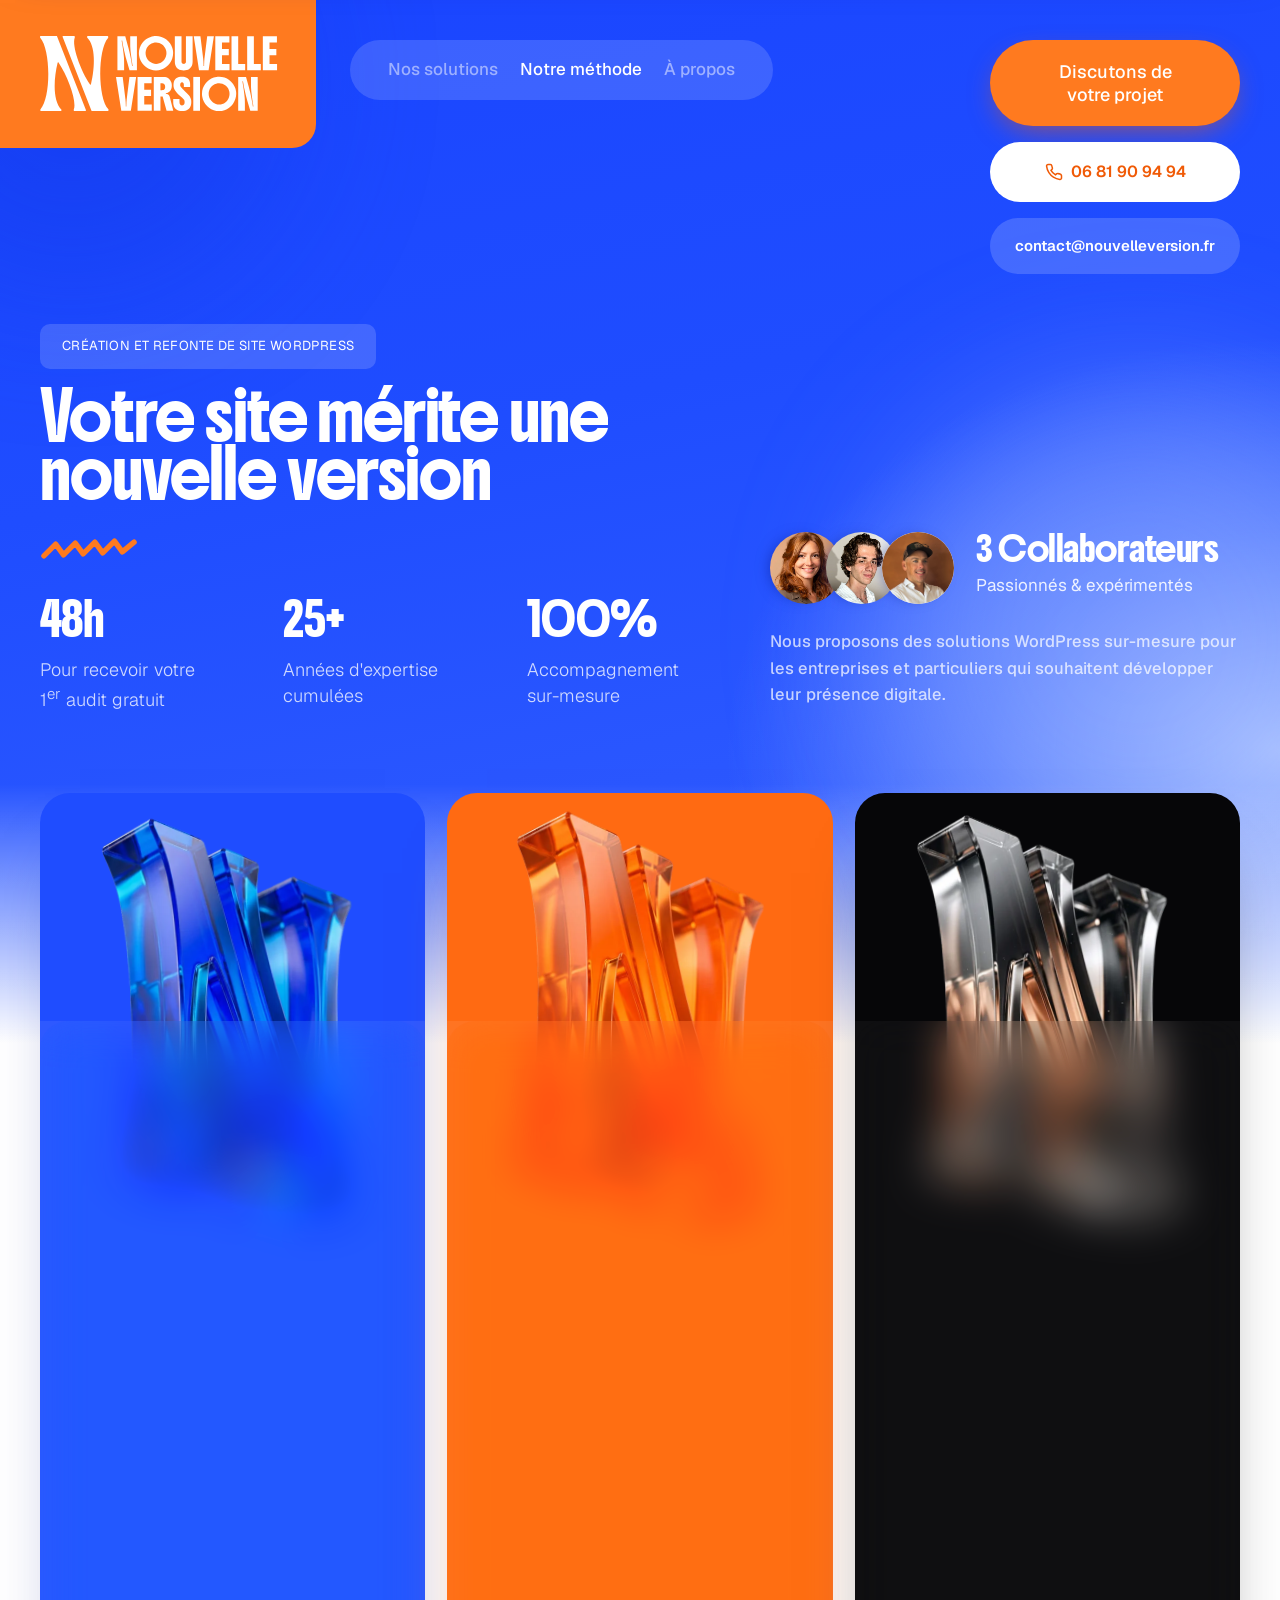
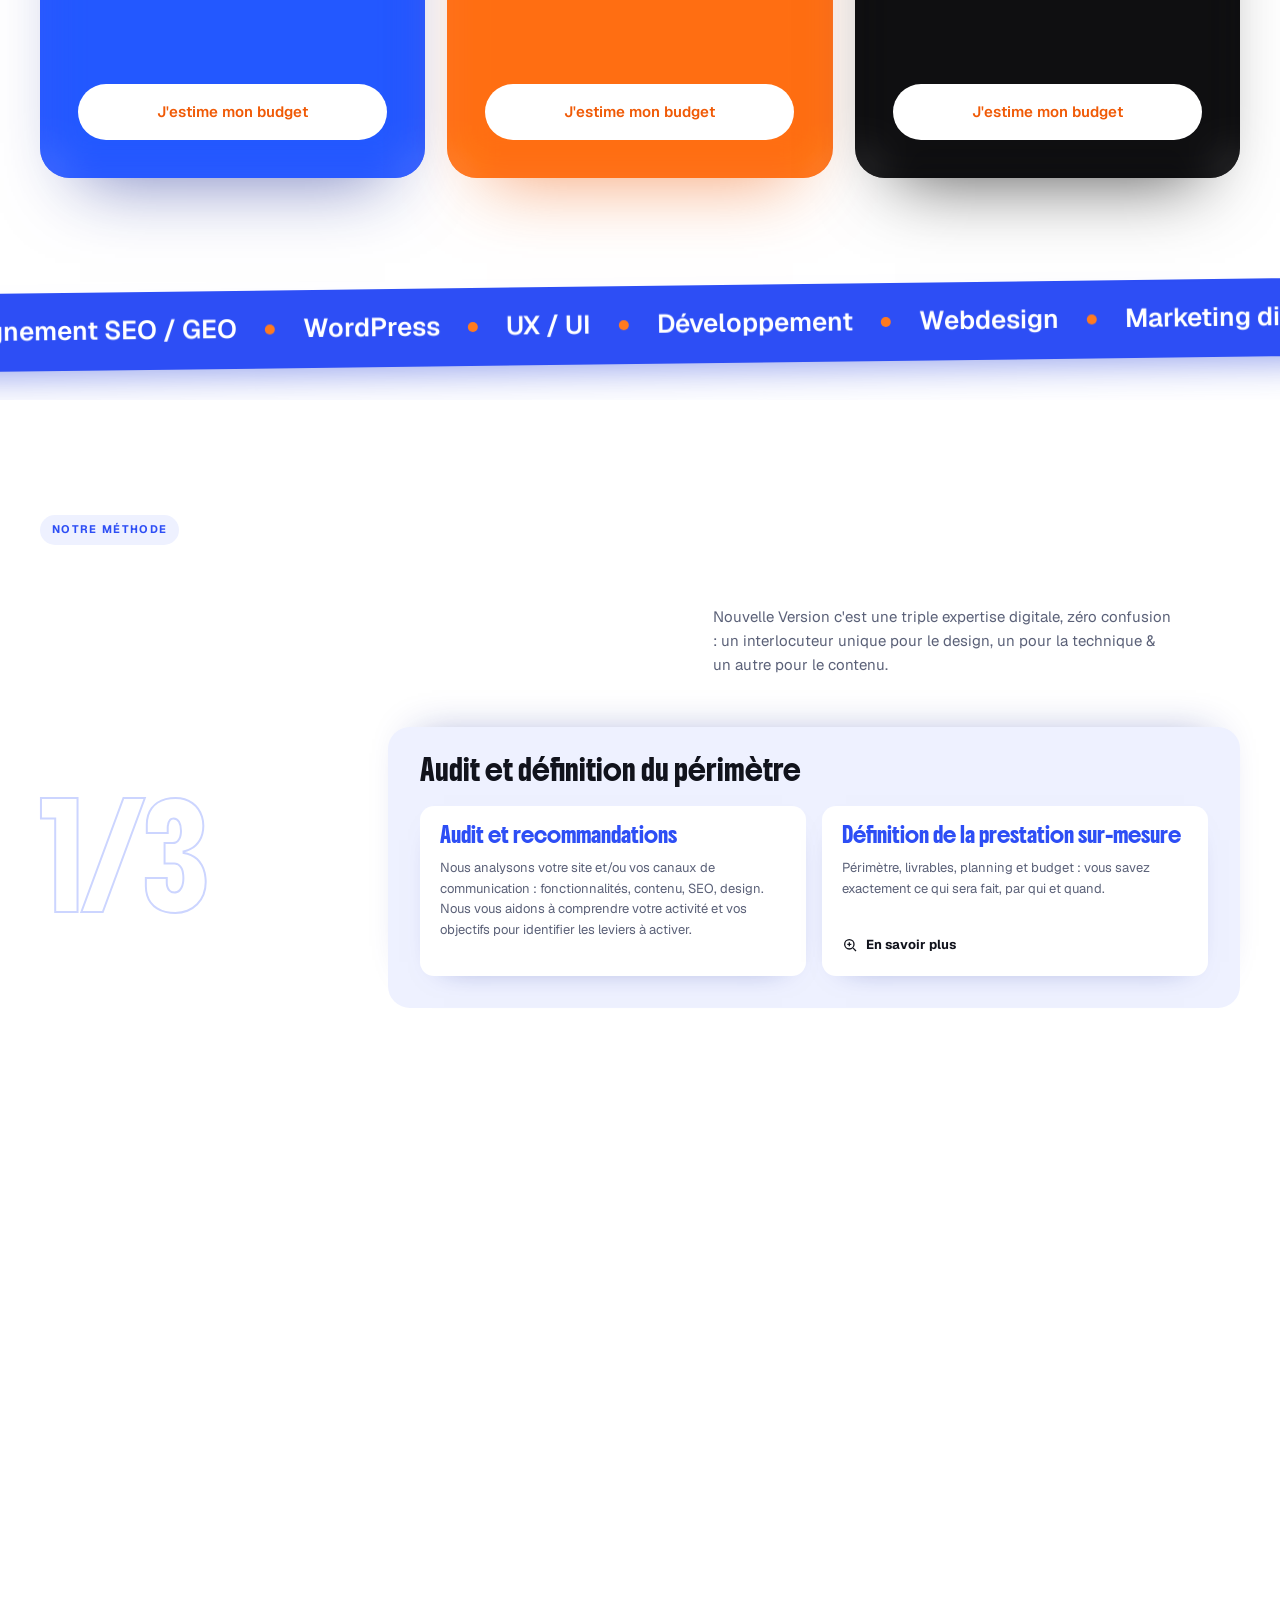
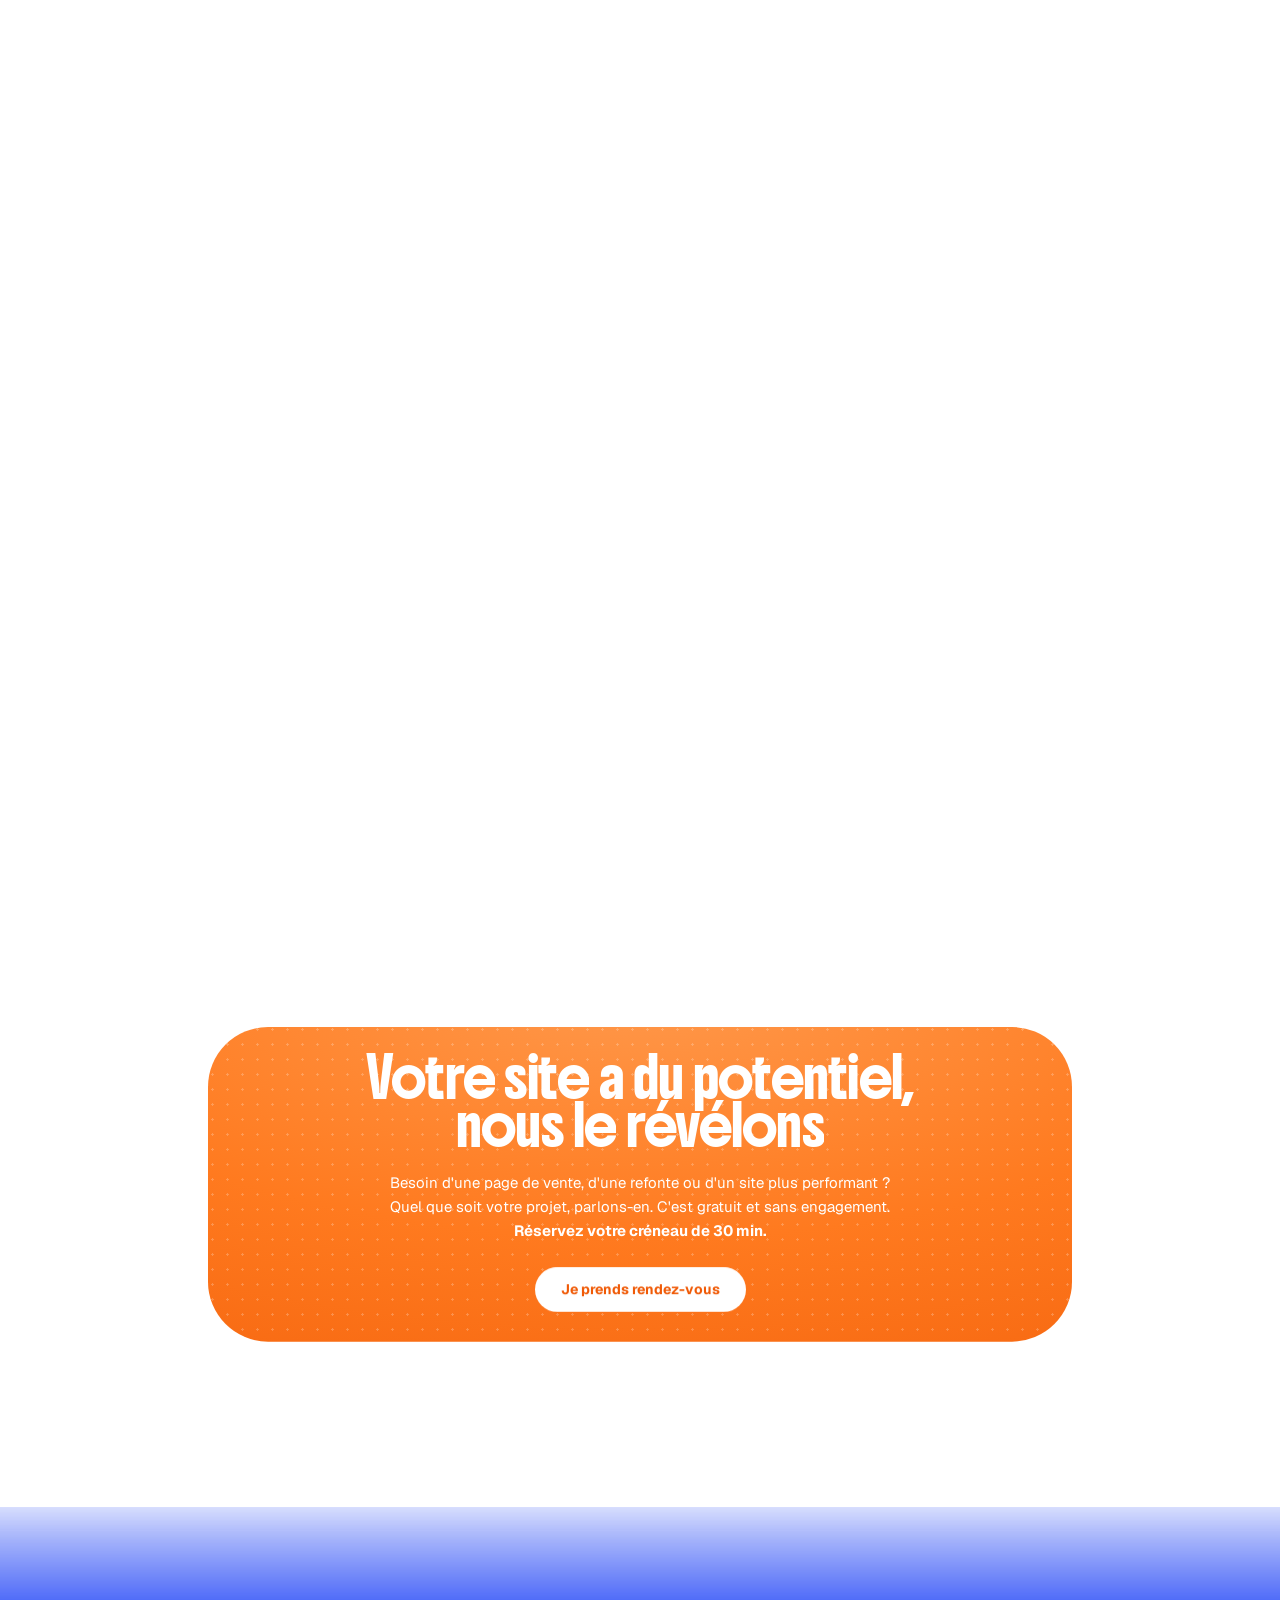
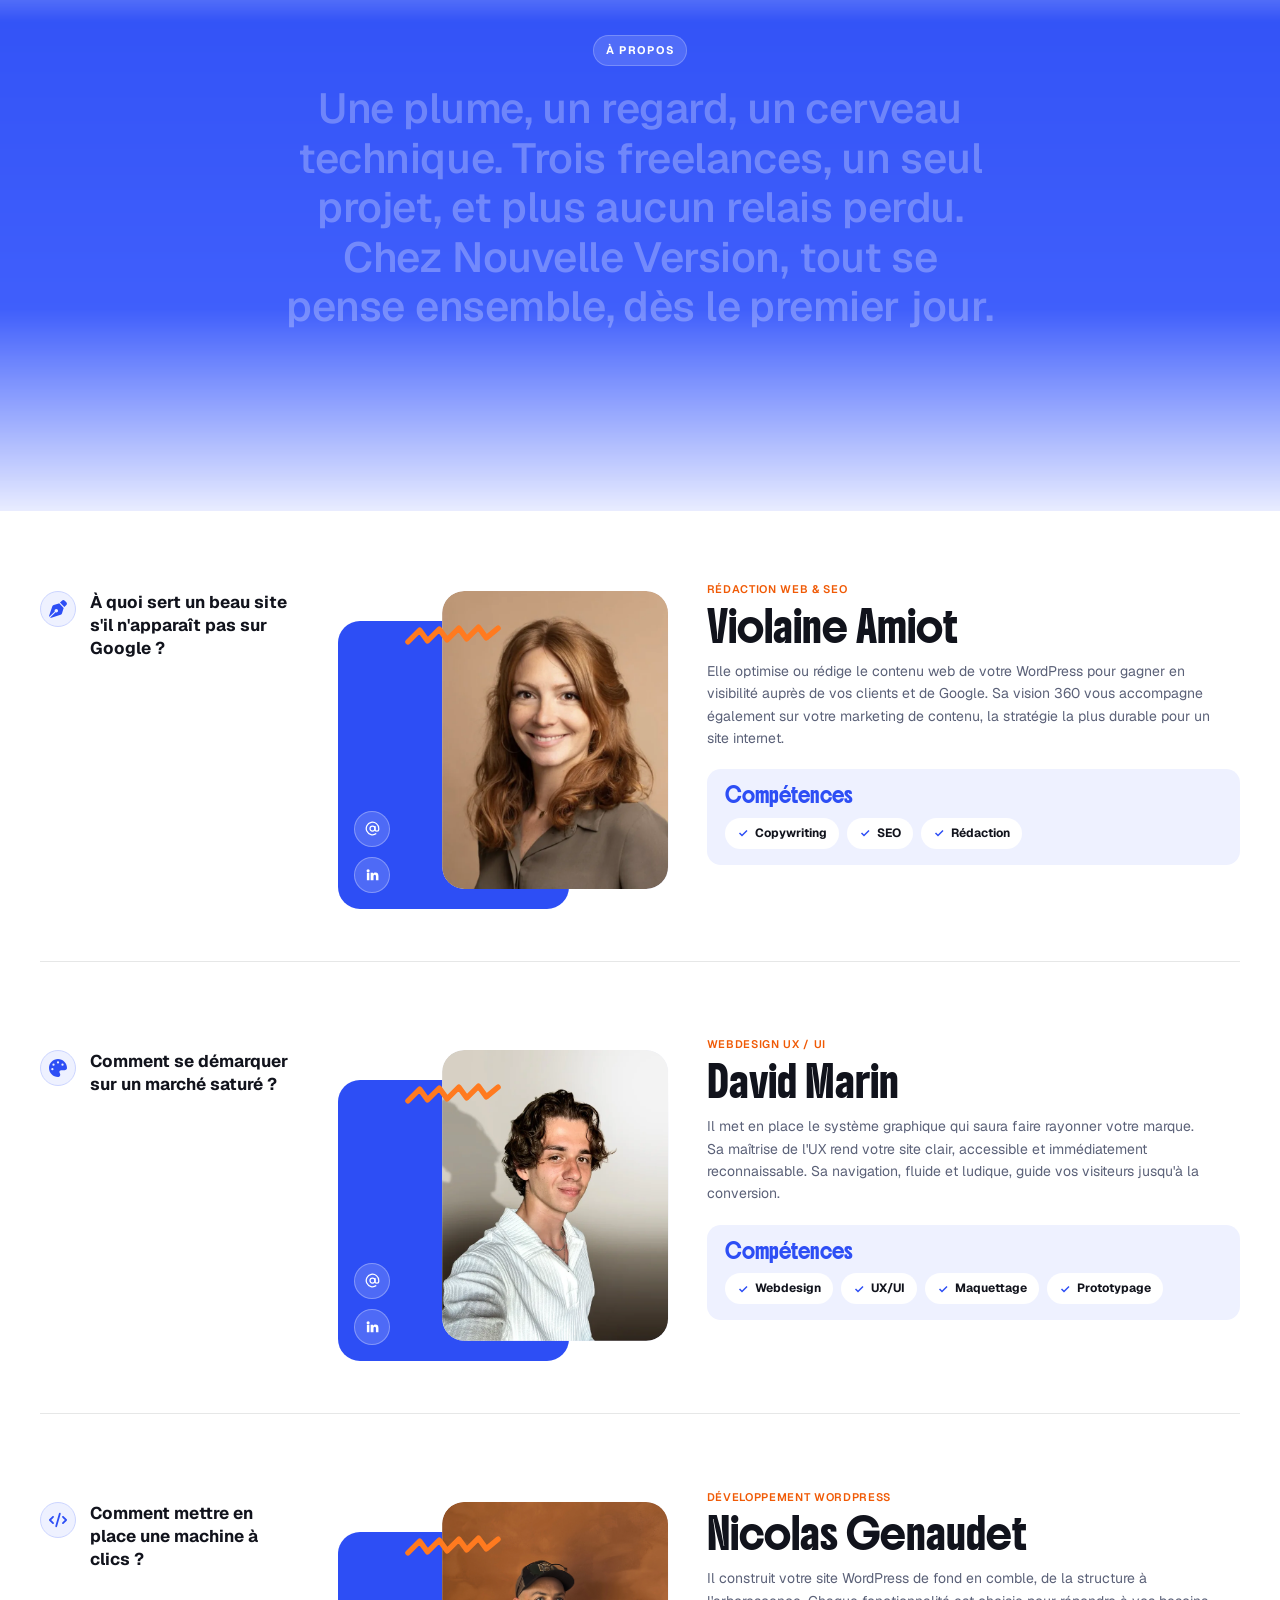
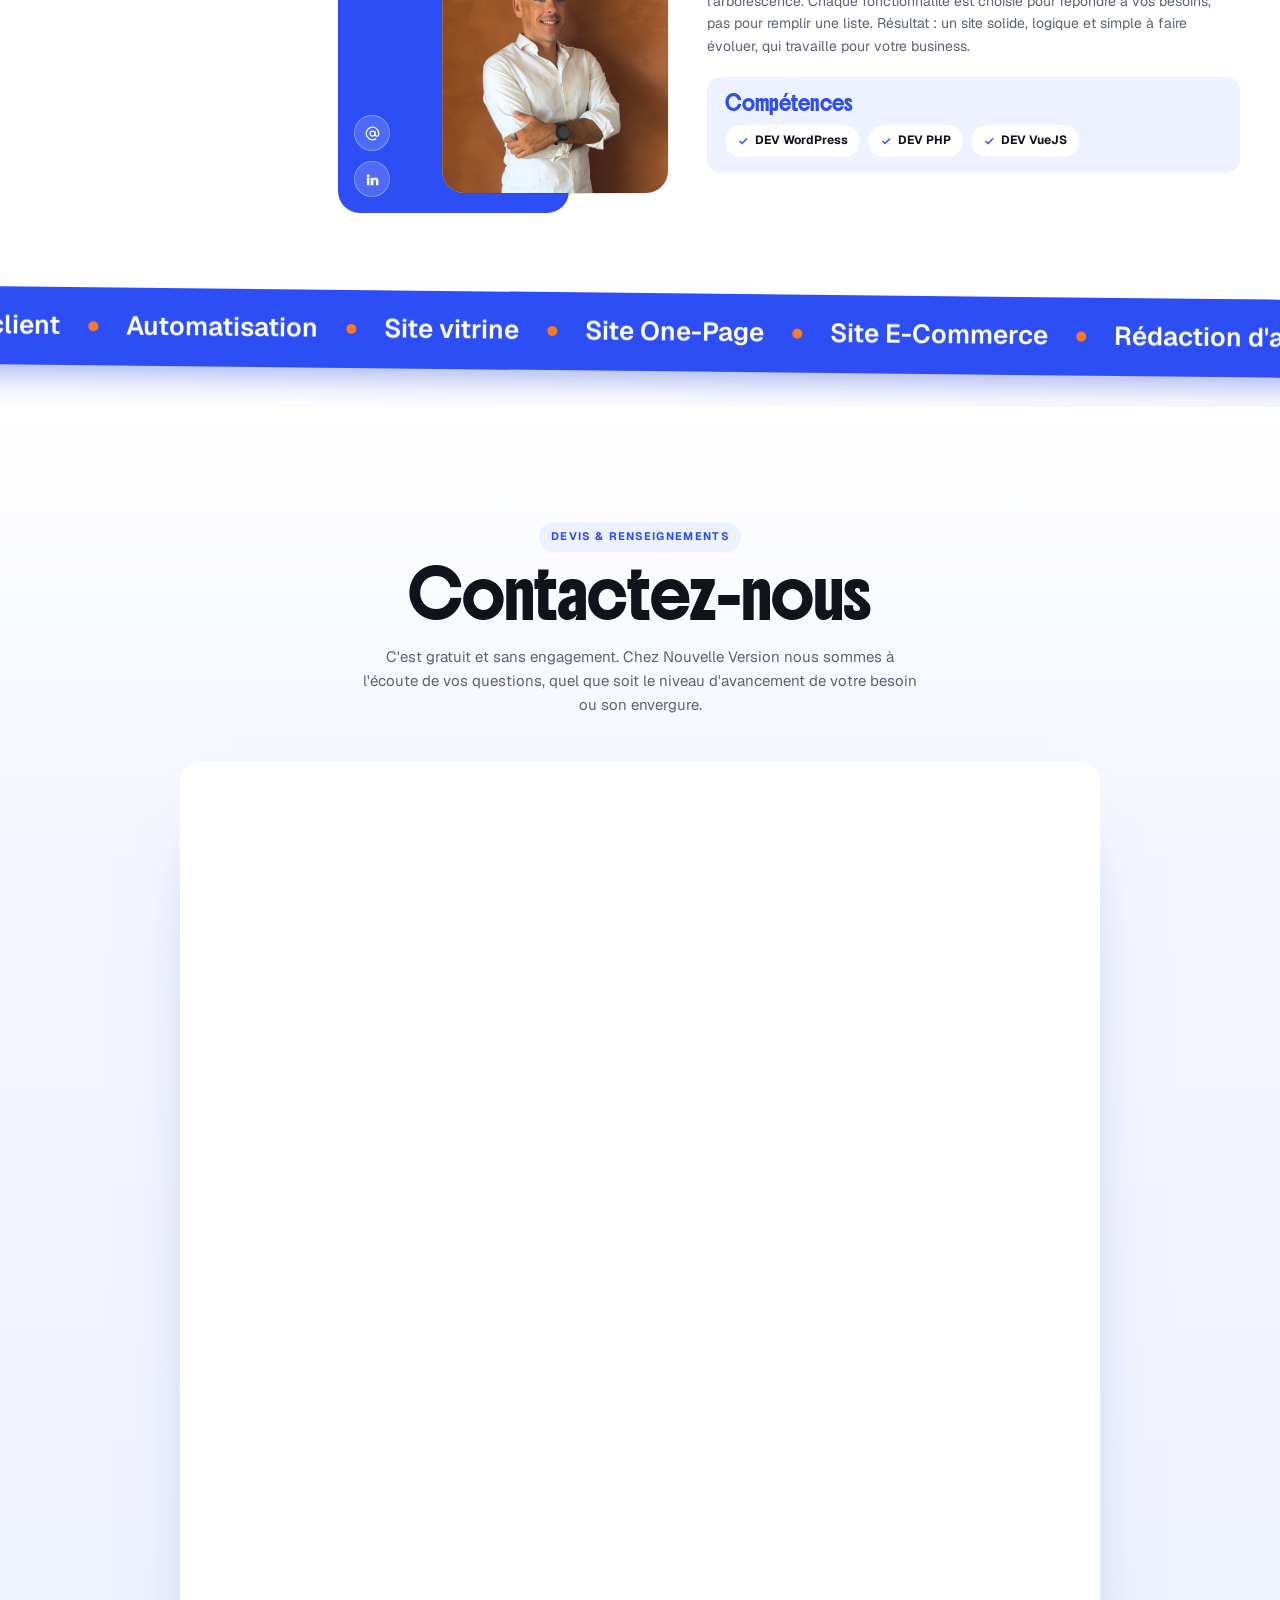
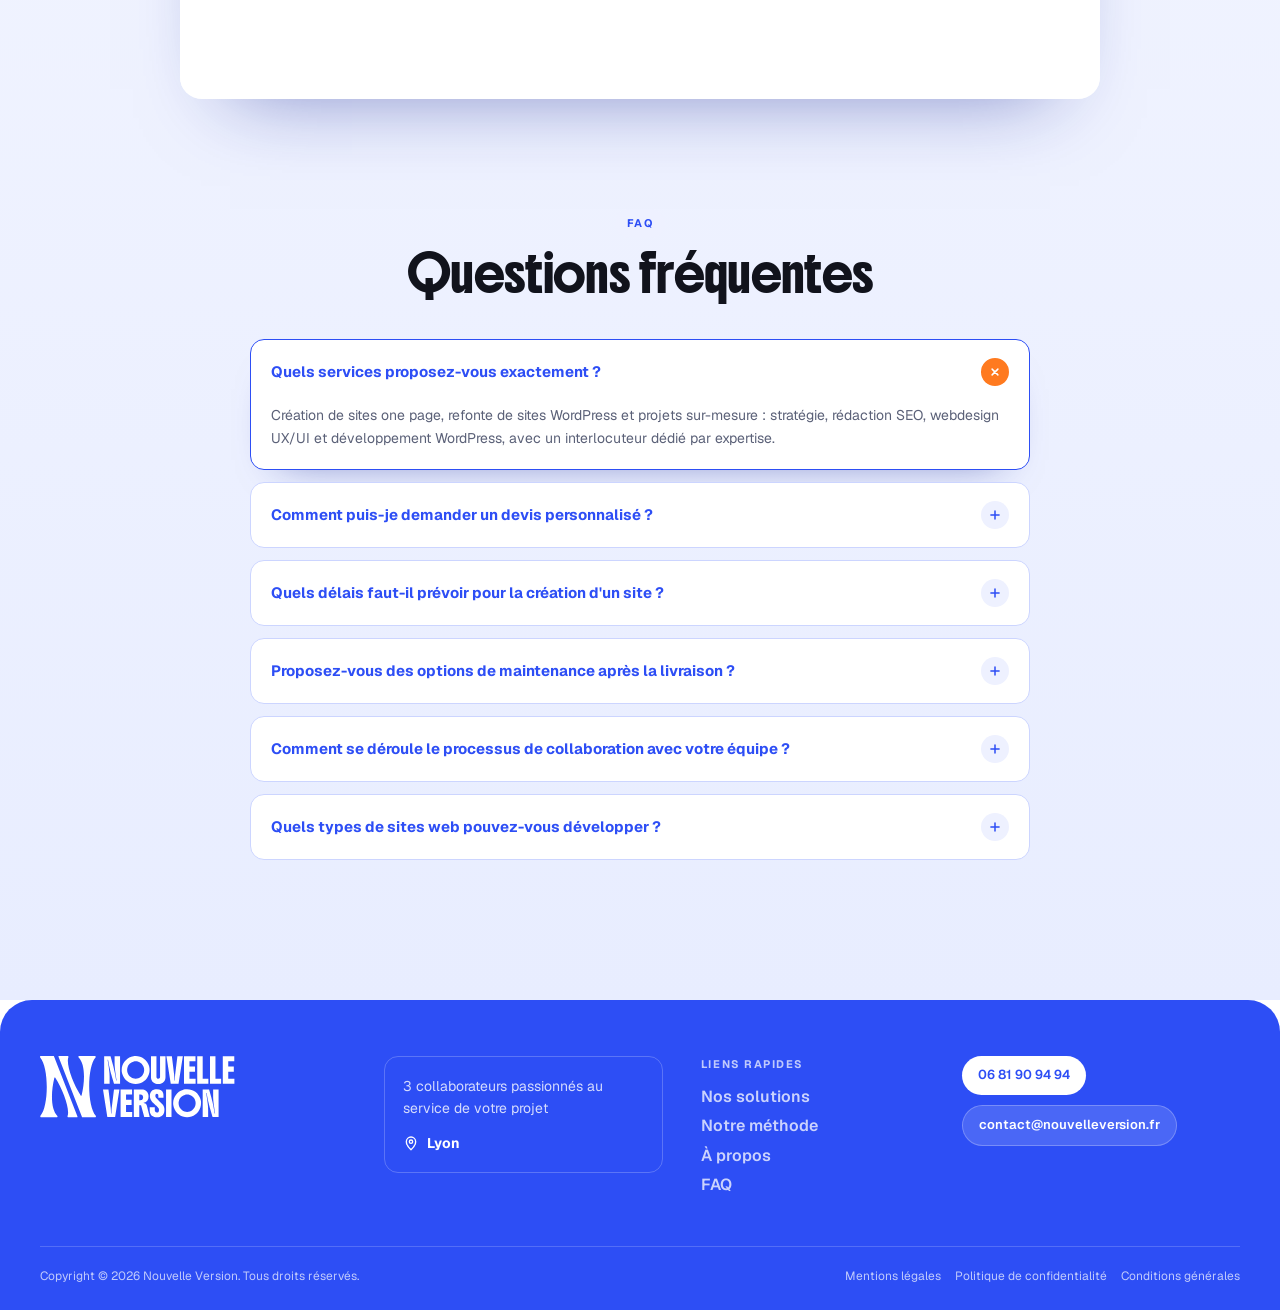
==== commit f3dd2e95: "add pages and remove php" ====
--- a/index.html
+++ b/index.html
@@ -243,7 +243,7 @@
   ]
 }
 </script>
-<link rel="stylesheet" href="css/style.css?v=20261021-2">
+<link rel="stylesheet" href="css/style.css?v=20261102-1">
 </head>
 <body>
 <div class="progress" aria-hidden="true"></div>
@@ -619,7 +619,7 @@
     </div>
     <div class="foot-bottom">
       <span>Copyright © 2026 Nouvelle Version. Tous droits réservés.</span>
-      <nav aria-label="Informations légales"><a href="#cgv">Conditions générales</a><a href="#mentions">Mentions légales</a><a href="#confidentialite" id="confidentialite">Politique de confidentialité</a></nav>
+      <nav aria-label="Informations légales"><a href="mentions-legales.html">Mentions légales</a><a href="politique-de-confidentialite.html">Politique de confidentialité</a><a href="conditions-generales.html">Conditions générales</a></nav>
     </div>
   </div>
 </footer>
--- a/css/style.css
+++ b/css/style.css
@@ -477,3 +477,16 @@
     .btn,.mini-bar,.sub{transition:none}
     .cursor{display:none}
   }
+
+/* Pages d’information : lecture autonome, sans animations. */
+.legal-header{background:var(--blue);padding:24px 0}
+.legal-header .wrap{display:flex;align-items:center;justify-content:space-between;gap:24px;flex-wrap:wrap}
+.legal-header img{height:auto;max-width:100%}
+.legal-content{max-width:860px;margin:0 auto;padding:64px var(--gutter) 80px;overflow-wrap:anywhere}
+.legal-content h1{font-family:var(--f-display);font-size:clamp(25px,4vw,42px);line-height:1.5;margin:0 0 40px}
+.legal-content h2{font-size:22px;line-height:1.4;margin:36px 0 12px}
+.legal-content p{color:var(--muted);margin:12px 0}
+.legal-content a{text-decoration:underline;text-underline-offset:3px;color:var(--blue)}
+.legal-footer{background:var(--blue-soft);padding:28px 0}
+.legal-footer nav{display:flex;flex-wrap:wrap;gap:16px 28px}
+.legal-footer a:hover{text-decoration:underline}
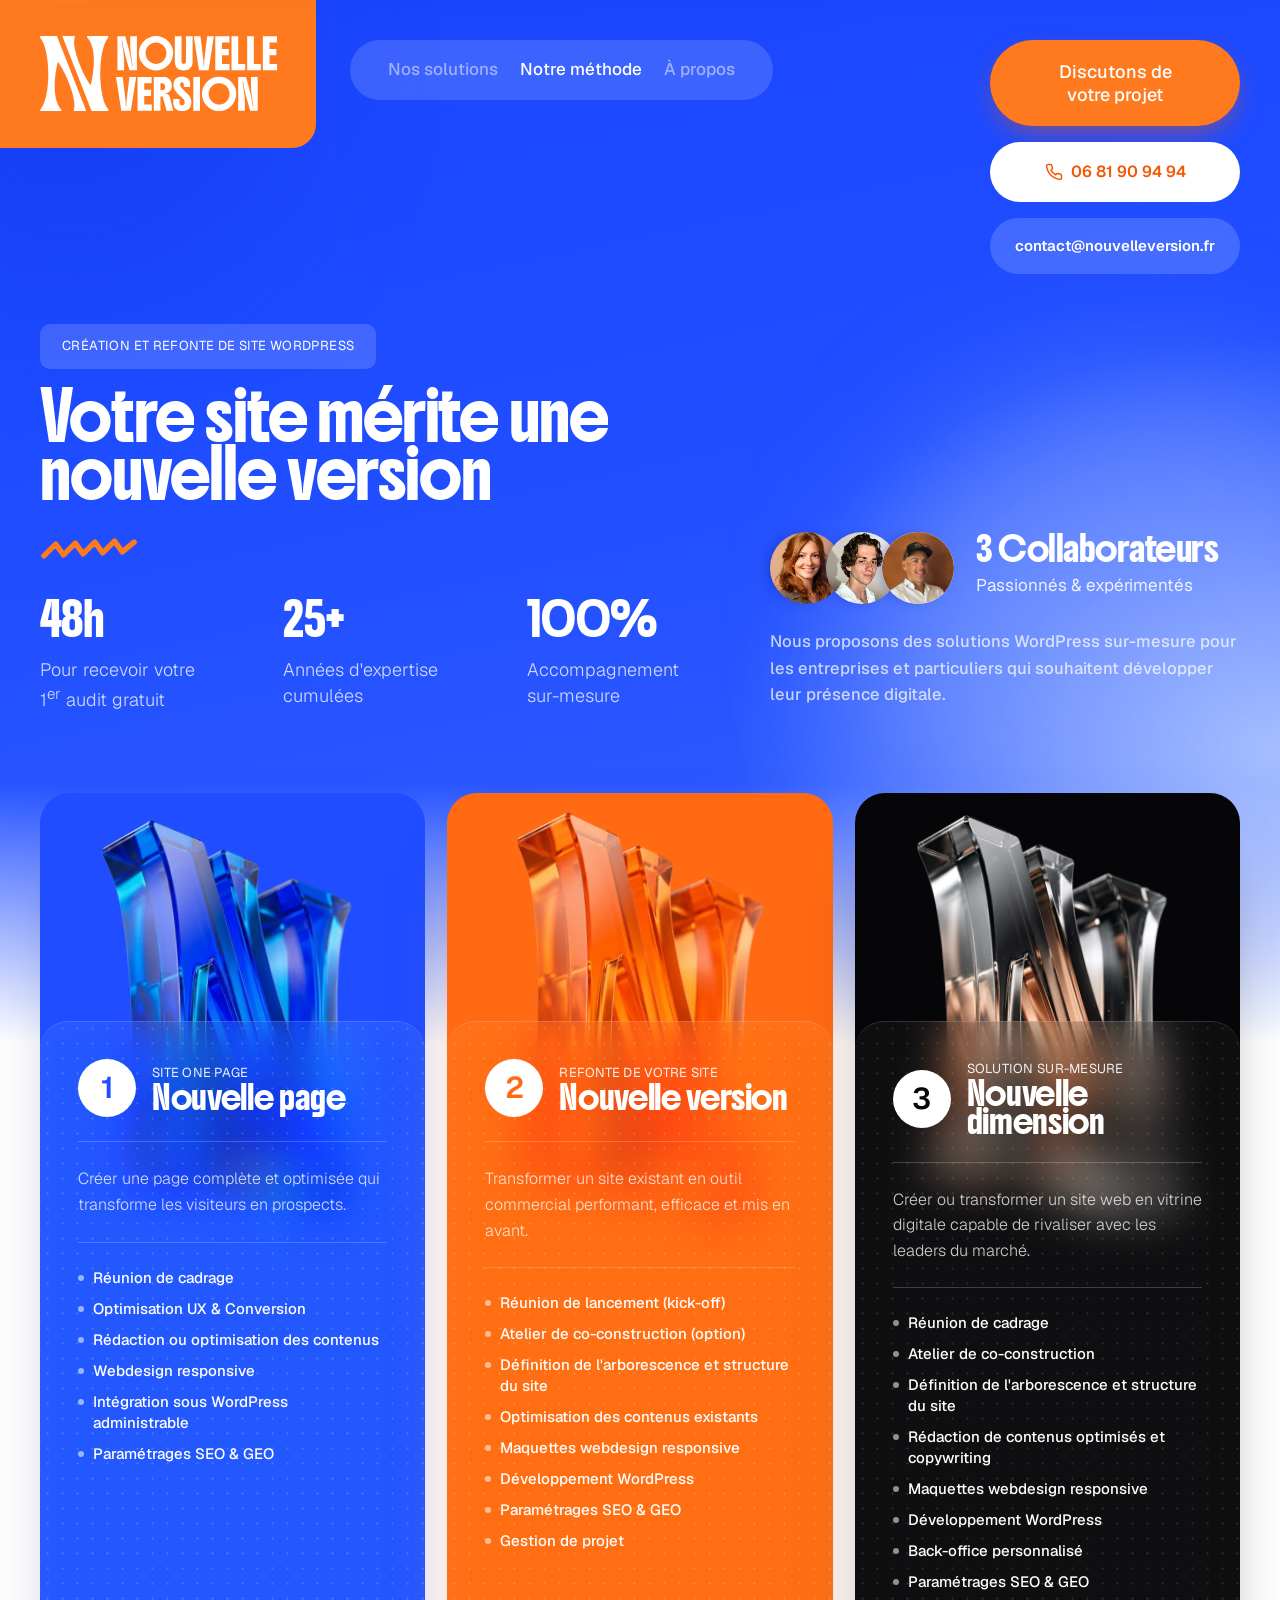
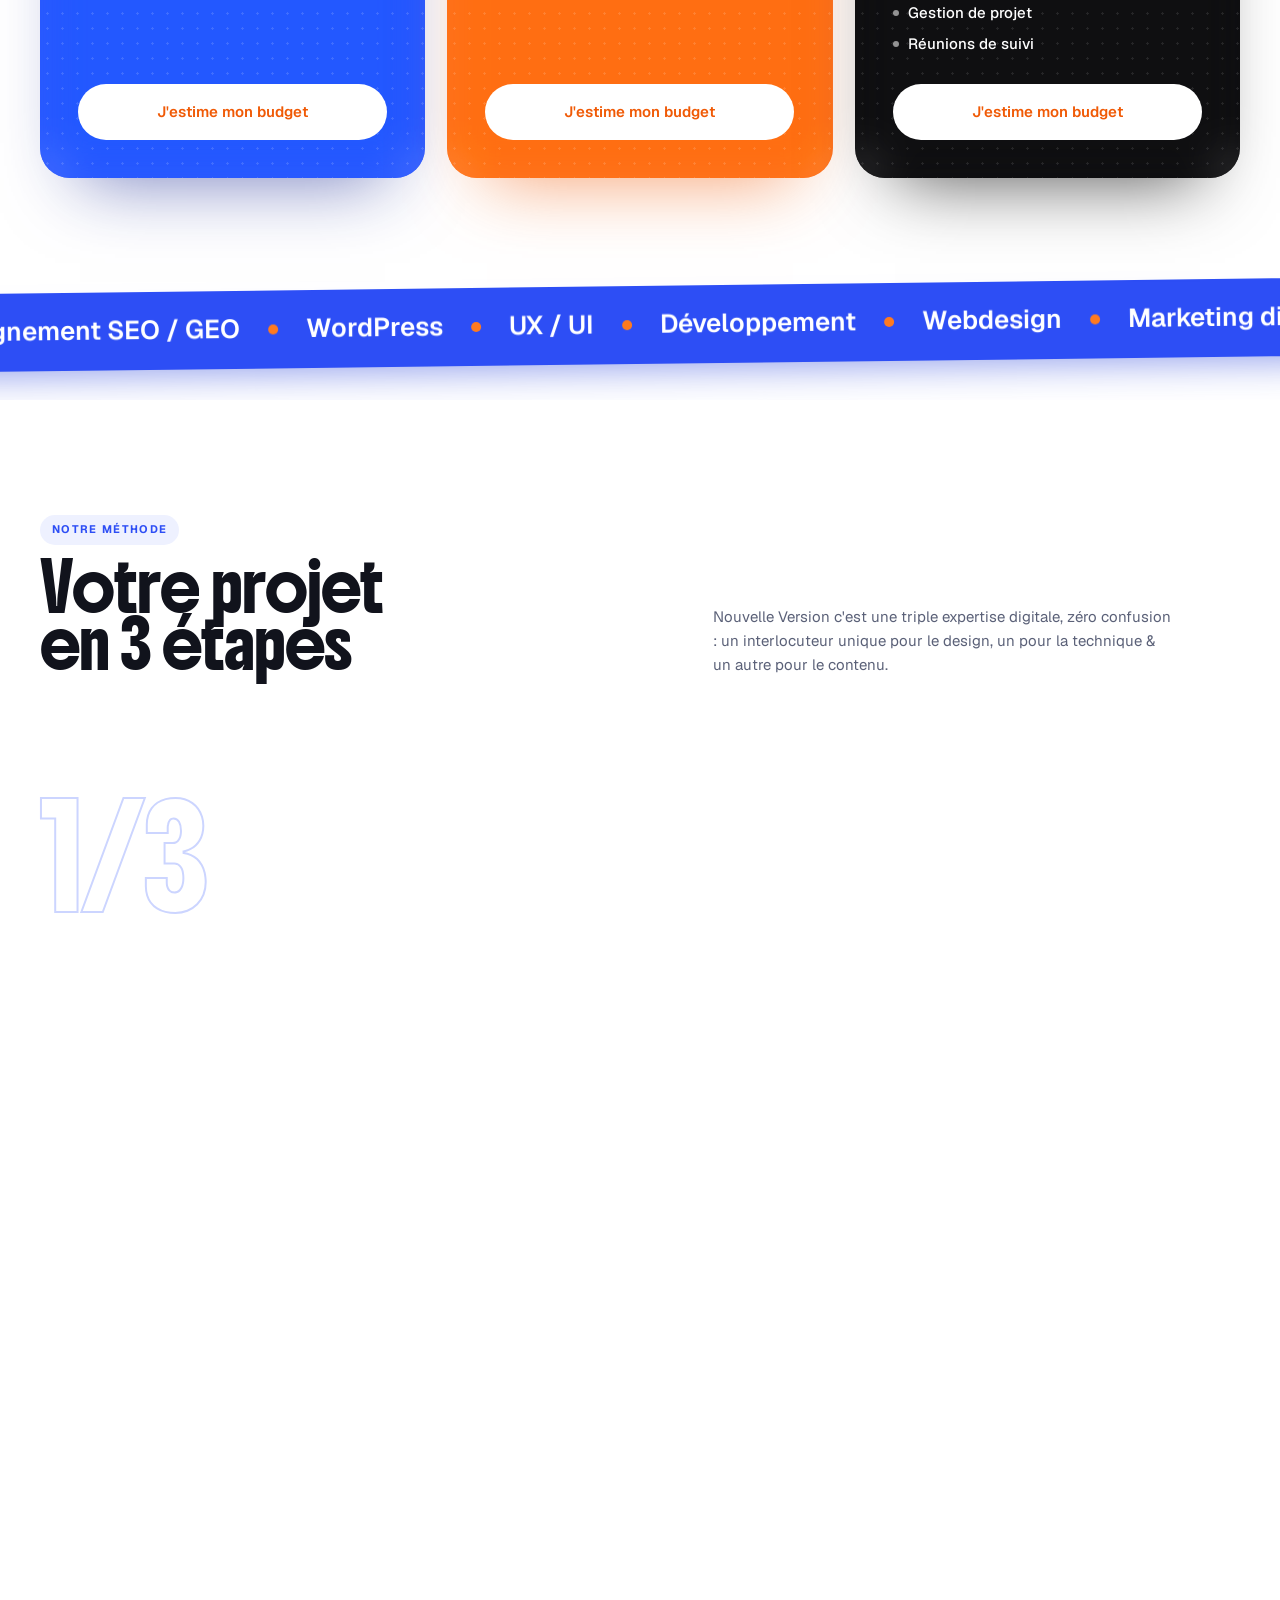
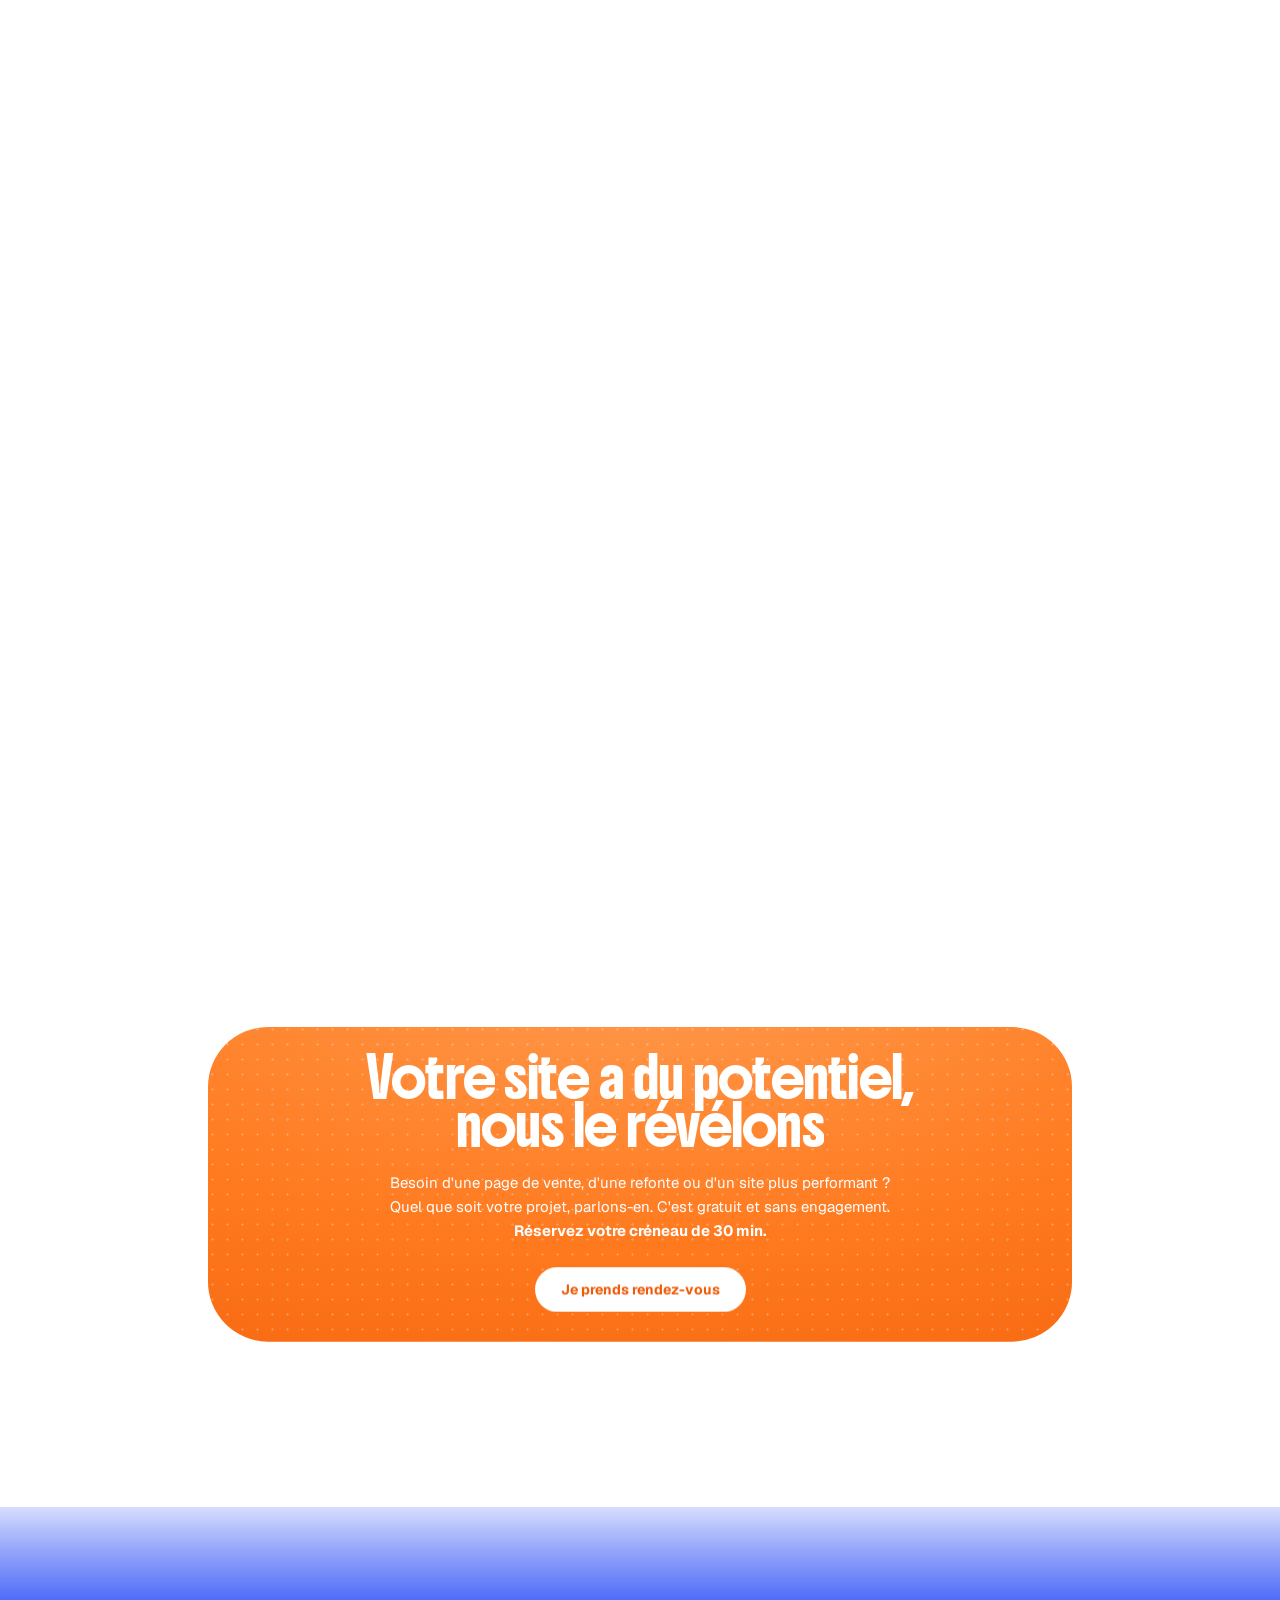
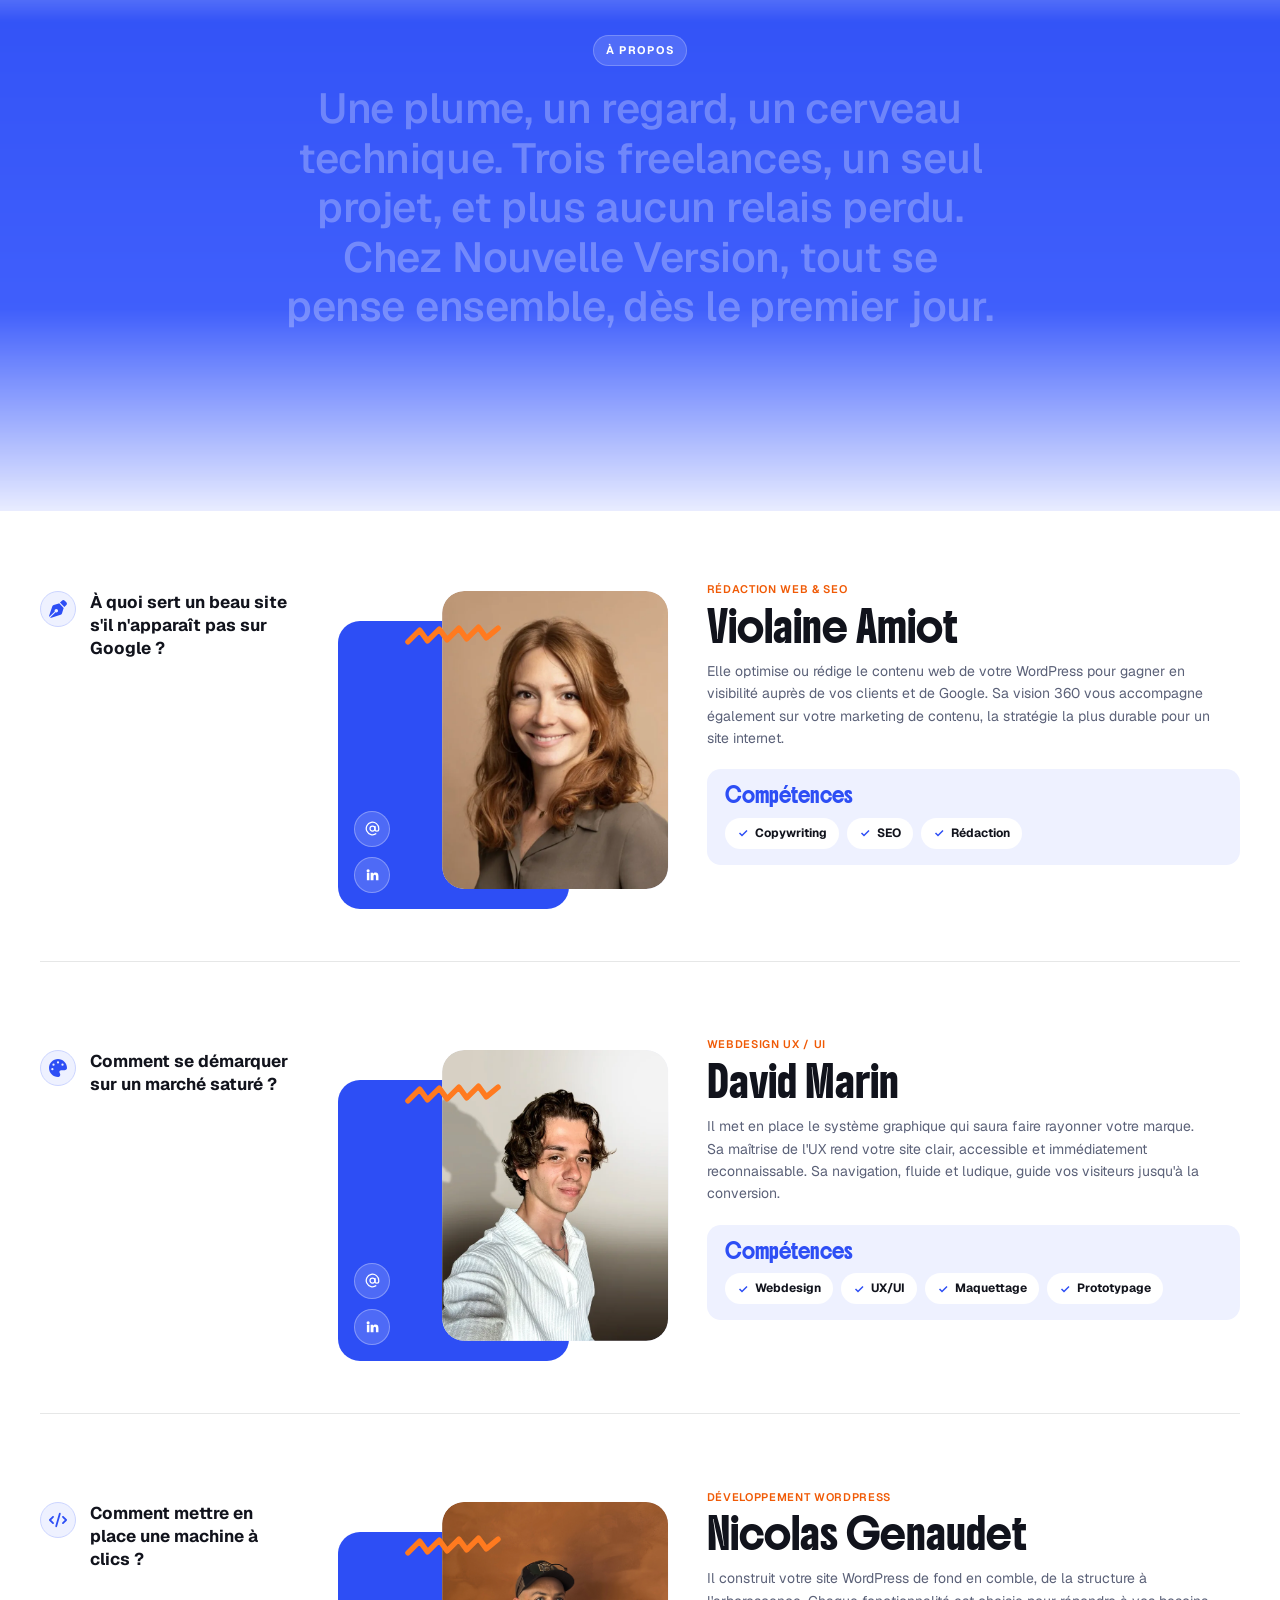
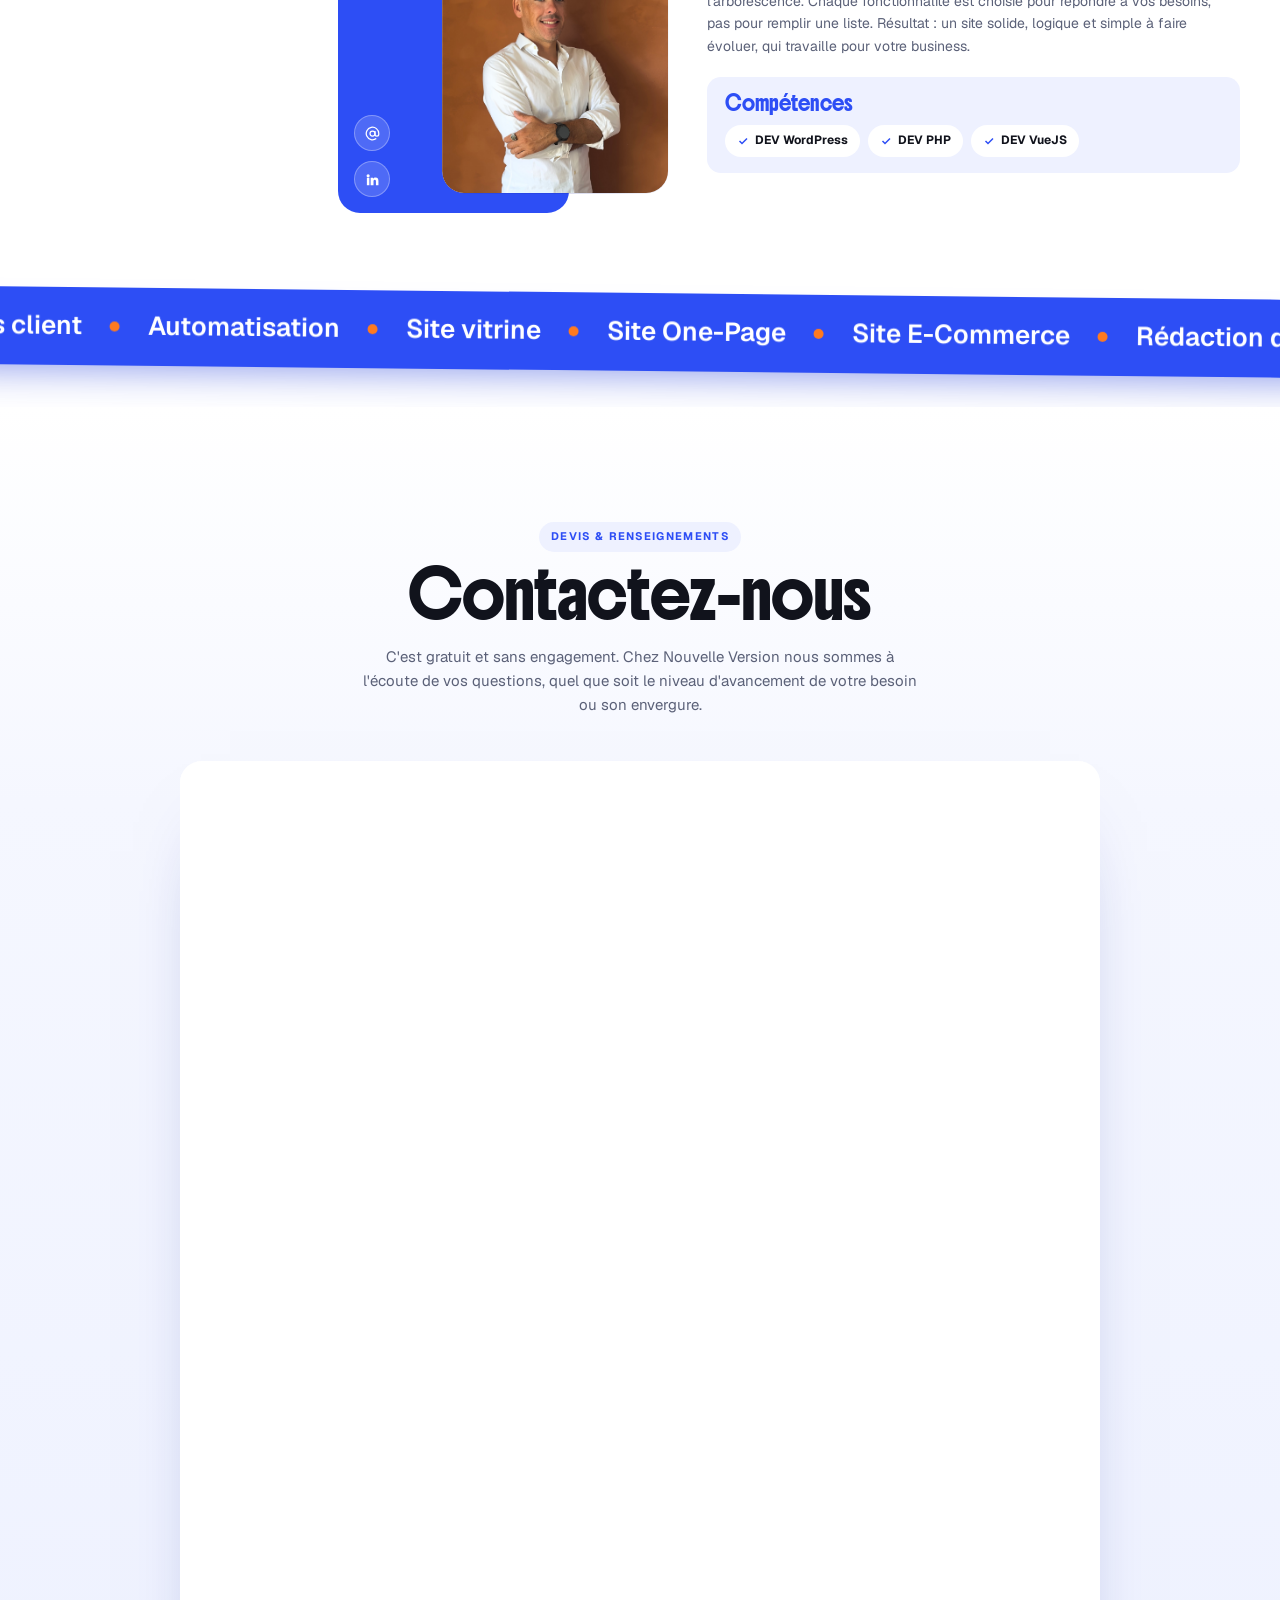
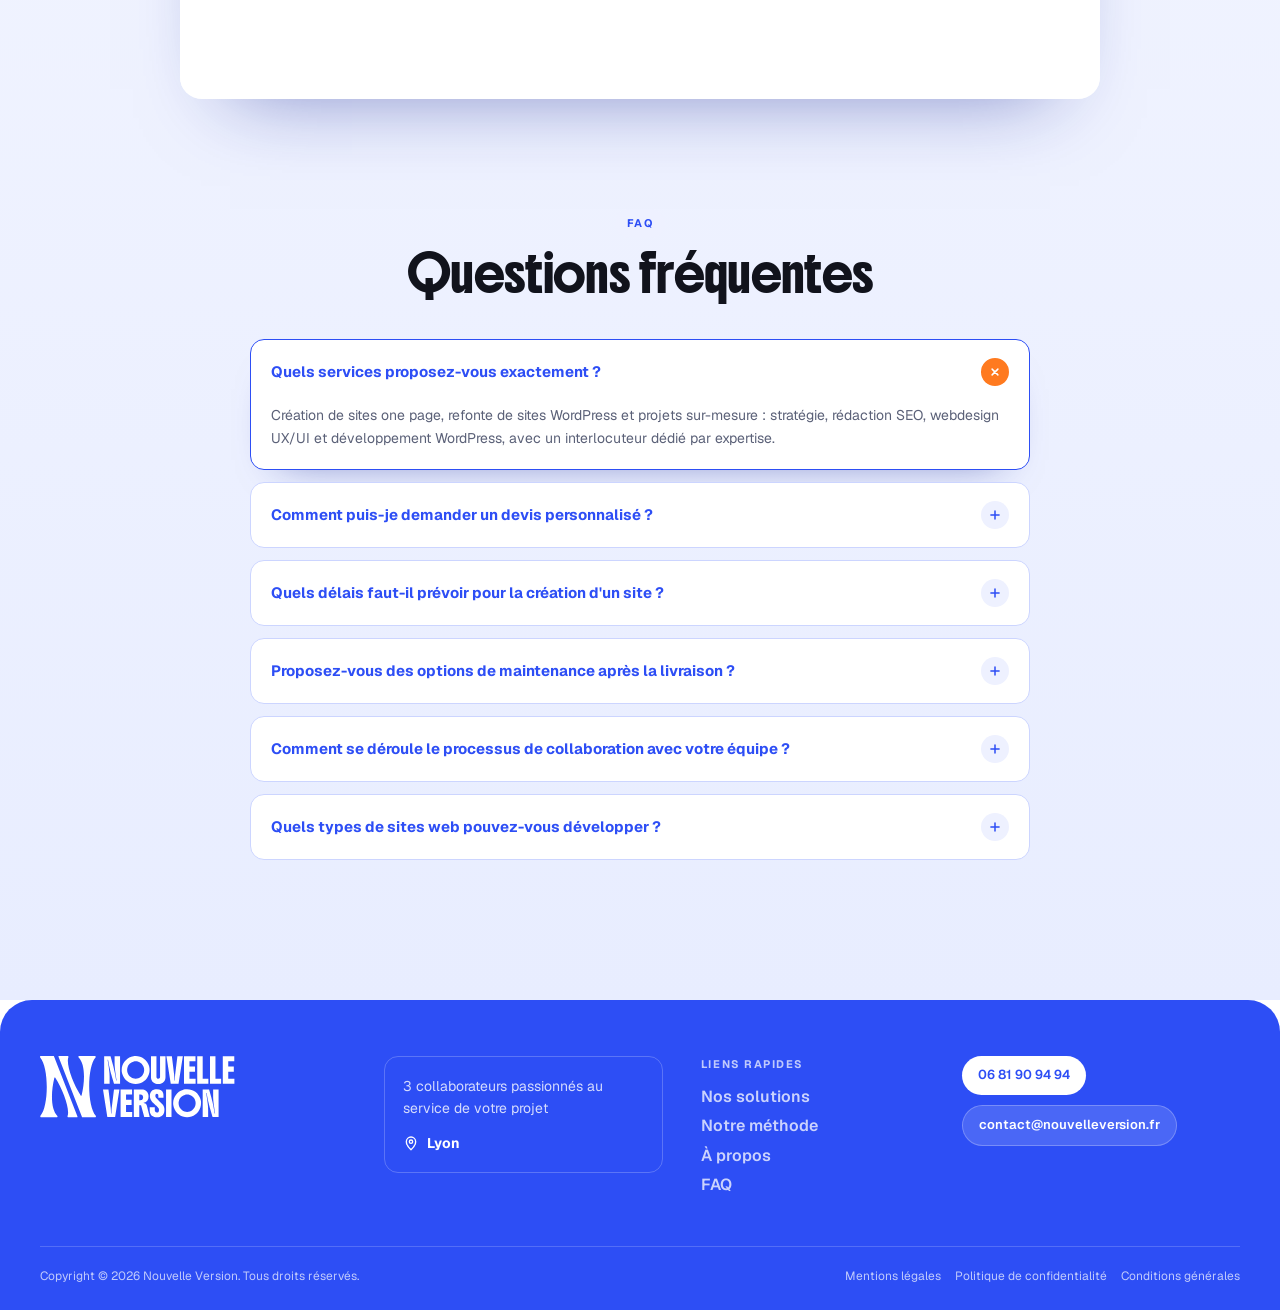
==== commit 1a8f6991: "Fix offer description text" ====
--- a/index.html
+++ b/index.html
@@ -333,7 +333,7 @@
       <div class="offer-visual" aria-hidden="true"><div class="glyph-wrap"><img class="glyph" src="images/n-bleu.webp" alt="" width="520" height="744" decoding="async"></div></div>
       <div class="offer-panel">
       <div class="offer-head"><span class="offer-num">1</span><div><p class="offer-kicker">Site one page</p><h3>Nouvelle page</h3></div></div>
-        <p class="offer-desc">Créer une page complète et optimisé qui transforme les visiteurs en prospects.</p>
+        <p class="offer-desc">Créer une page complète et optimisée qui transforme les visiteurs en prospects.</p>
         <ul class="offer-list">
           <li>Réunion de cadrage</li>
           <li>Optimisation UX &amp; Conversion</li>
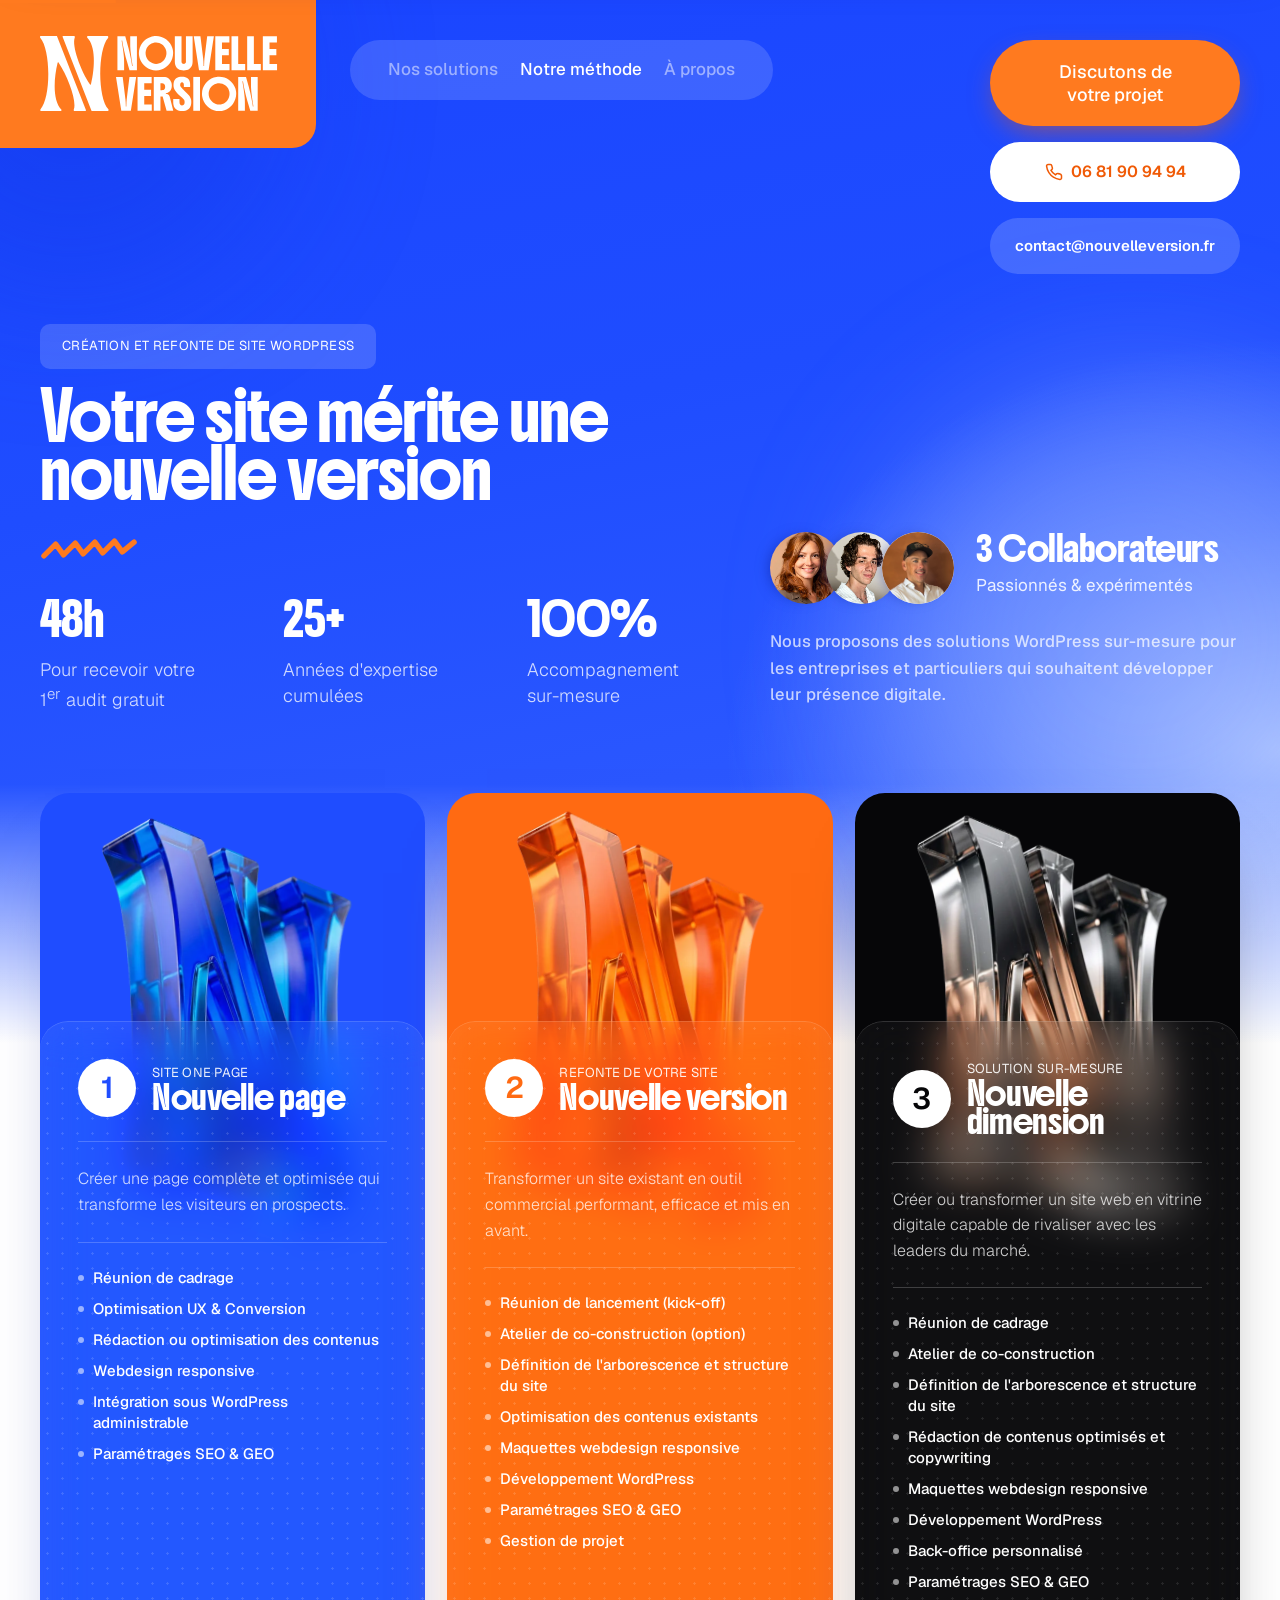
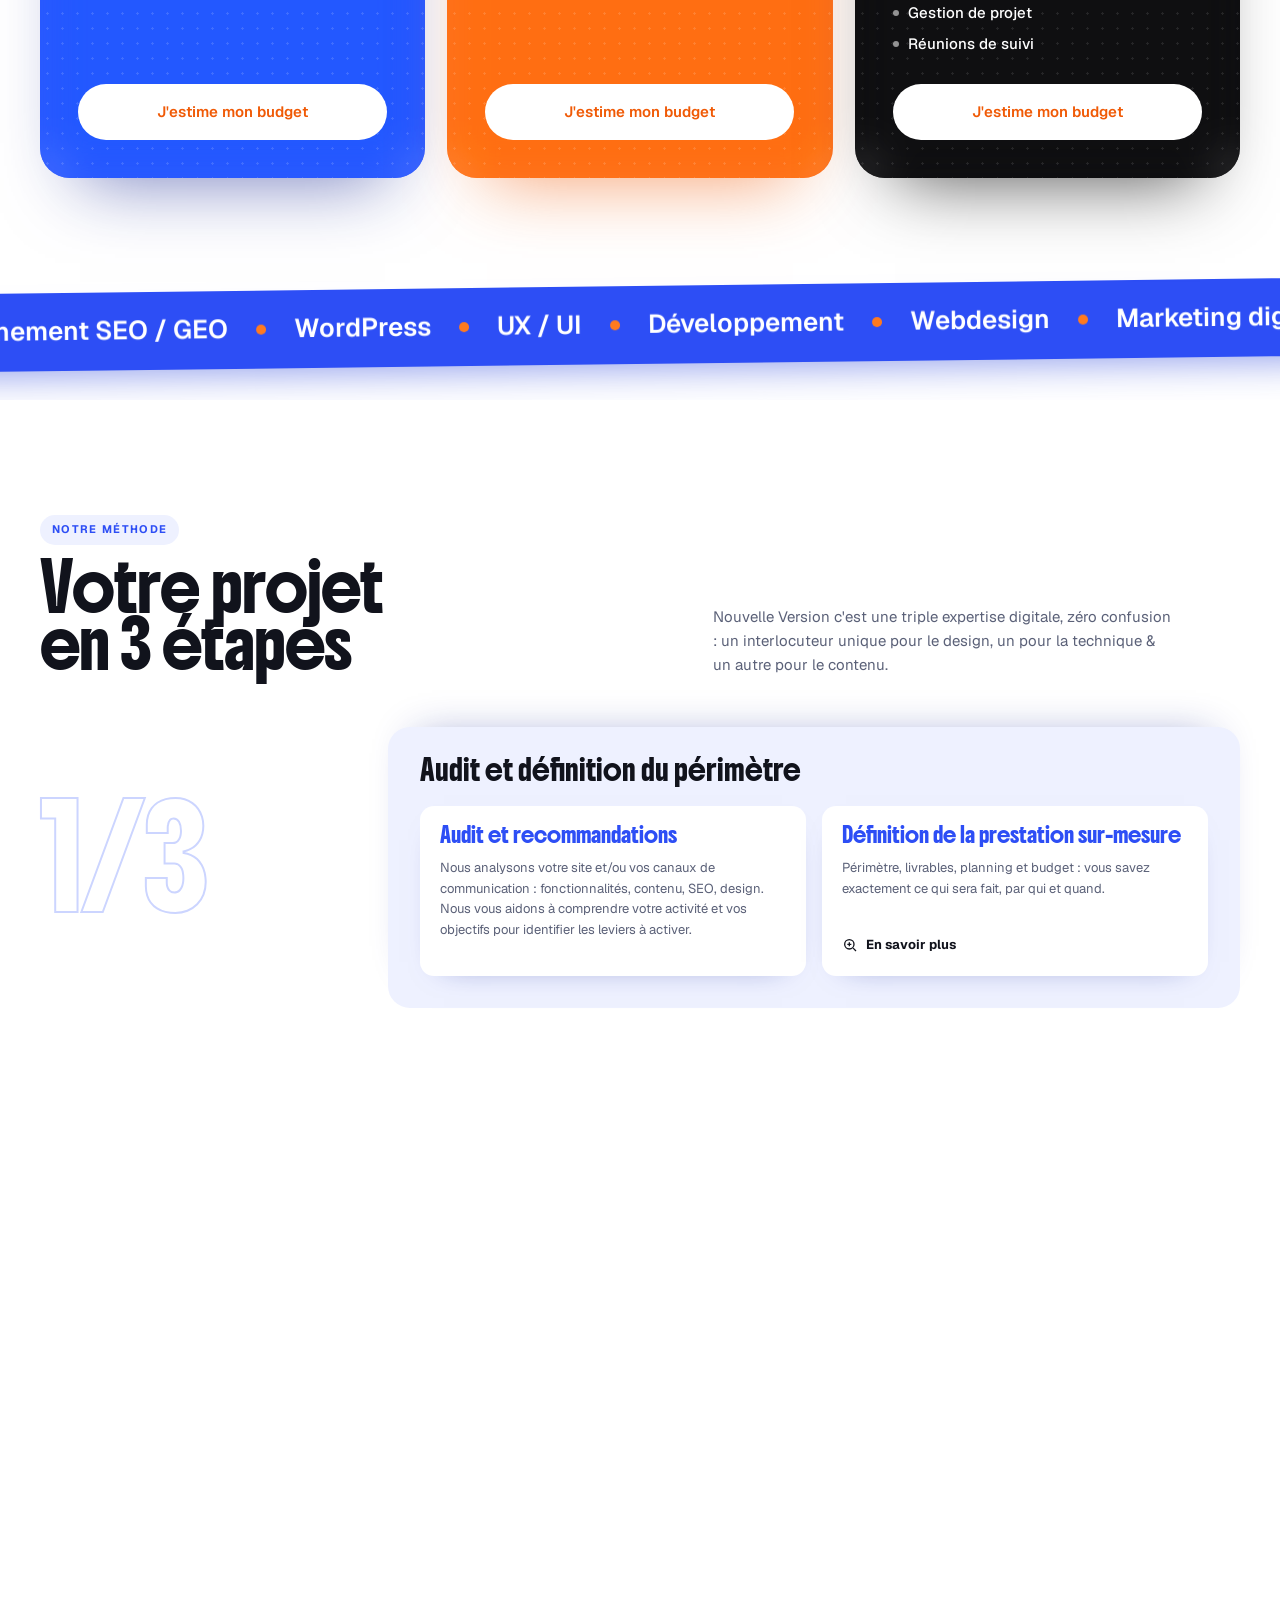
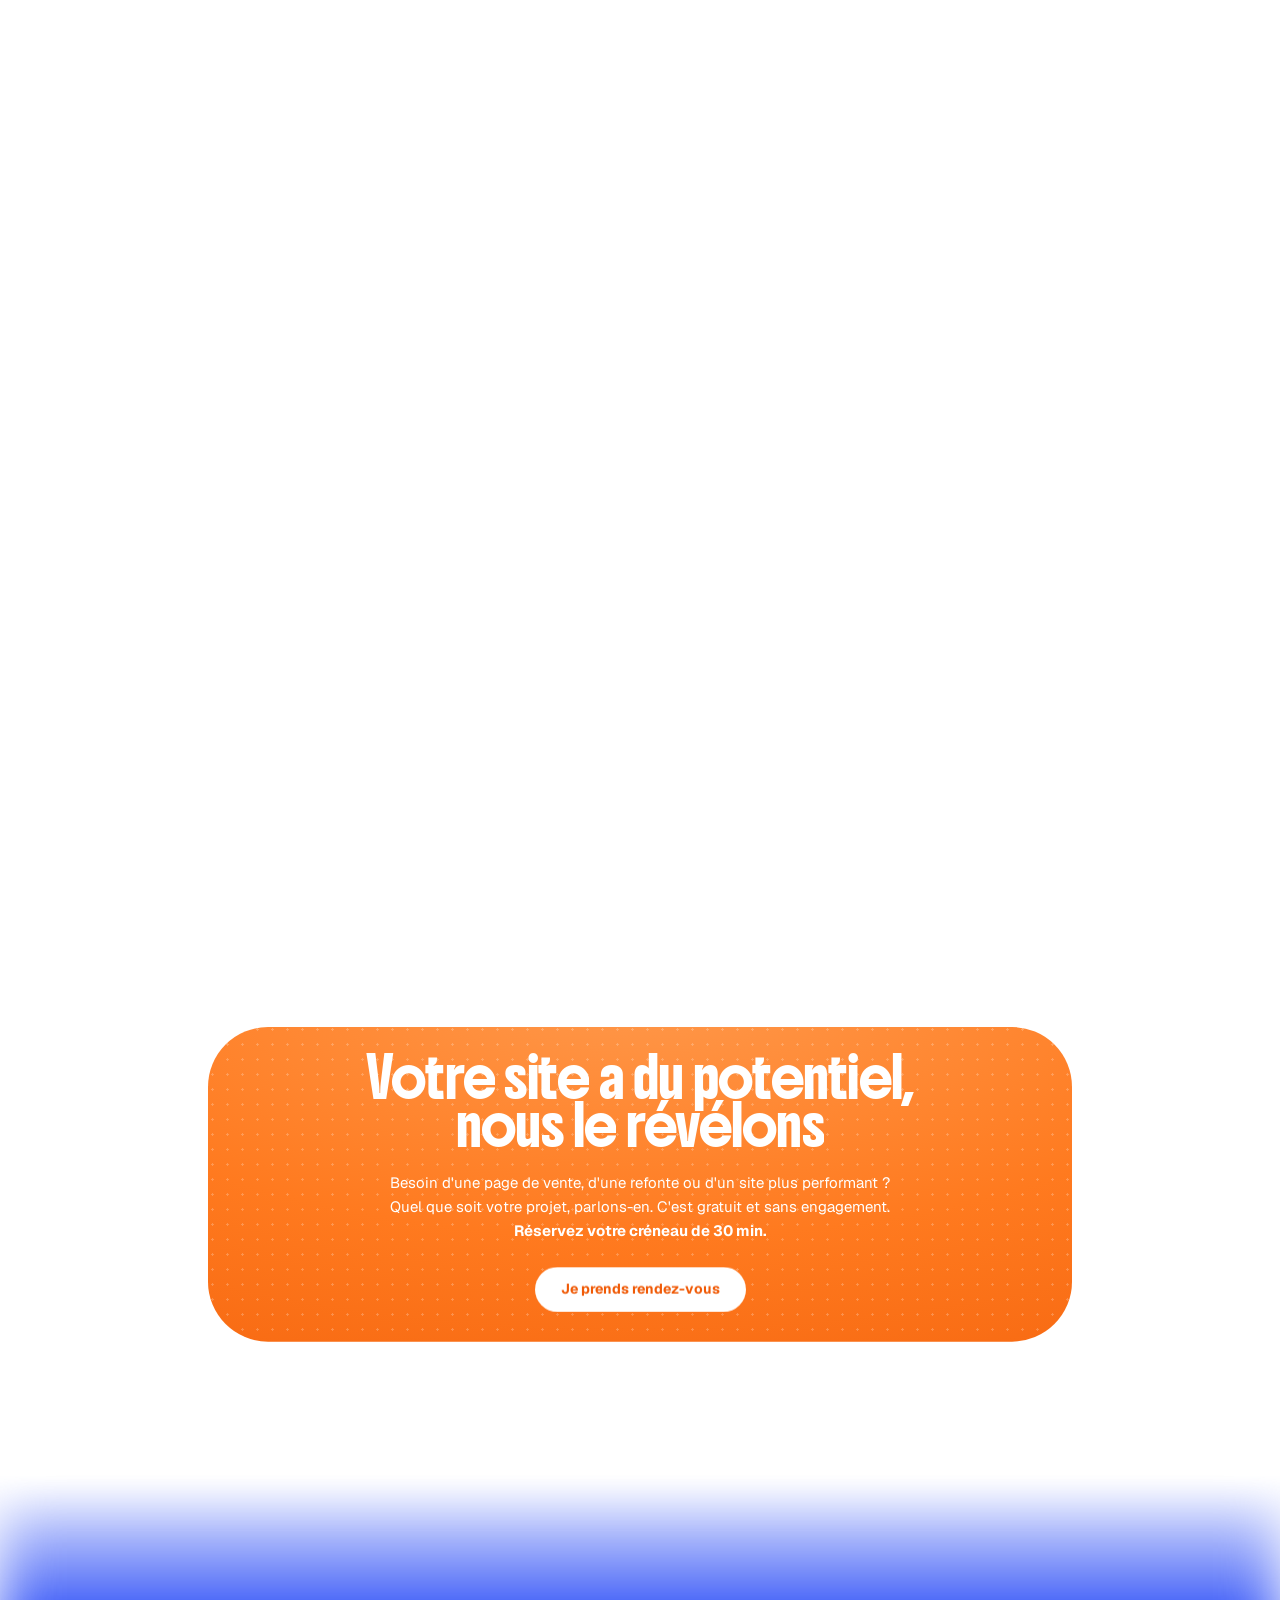
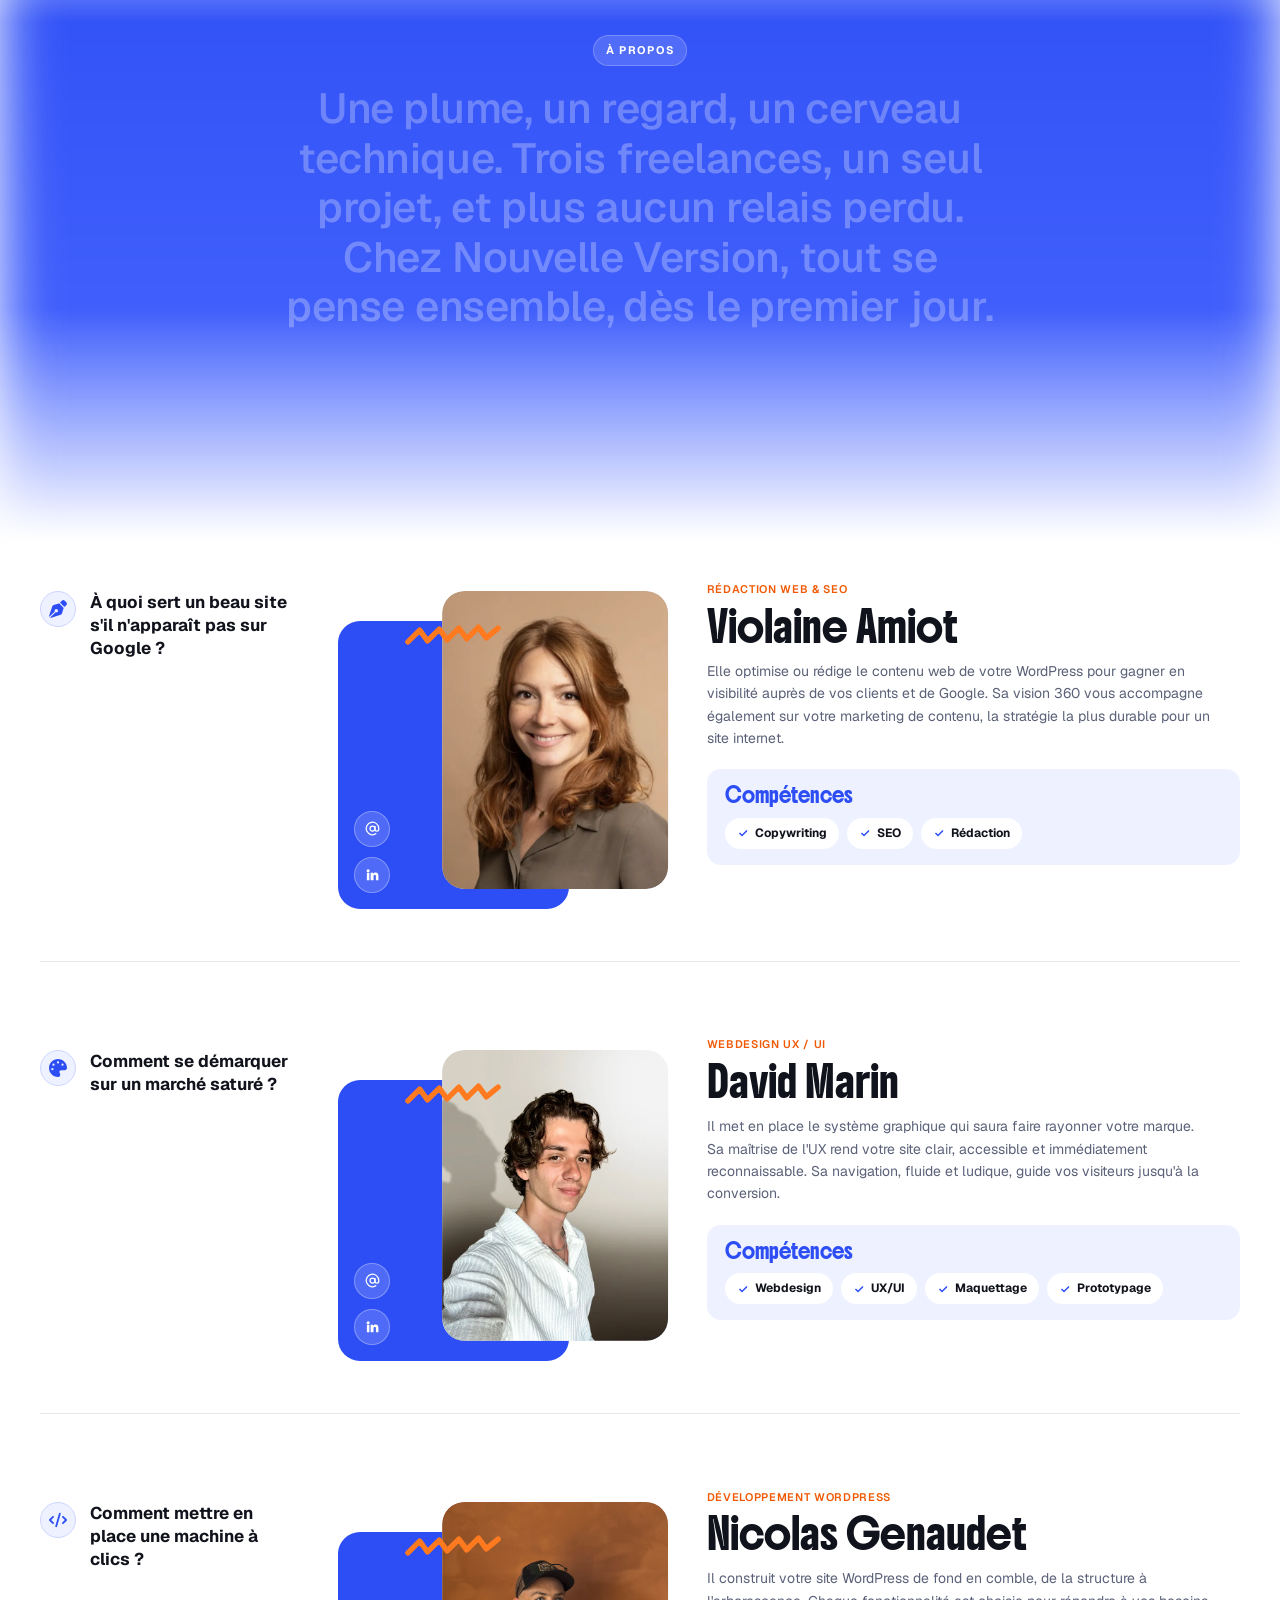
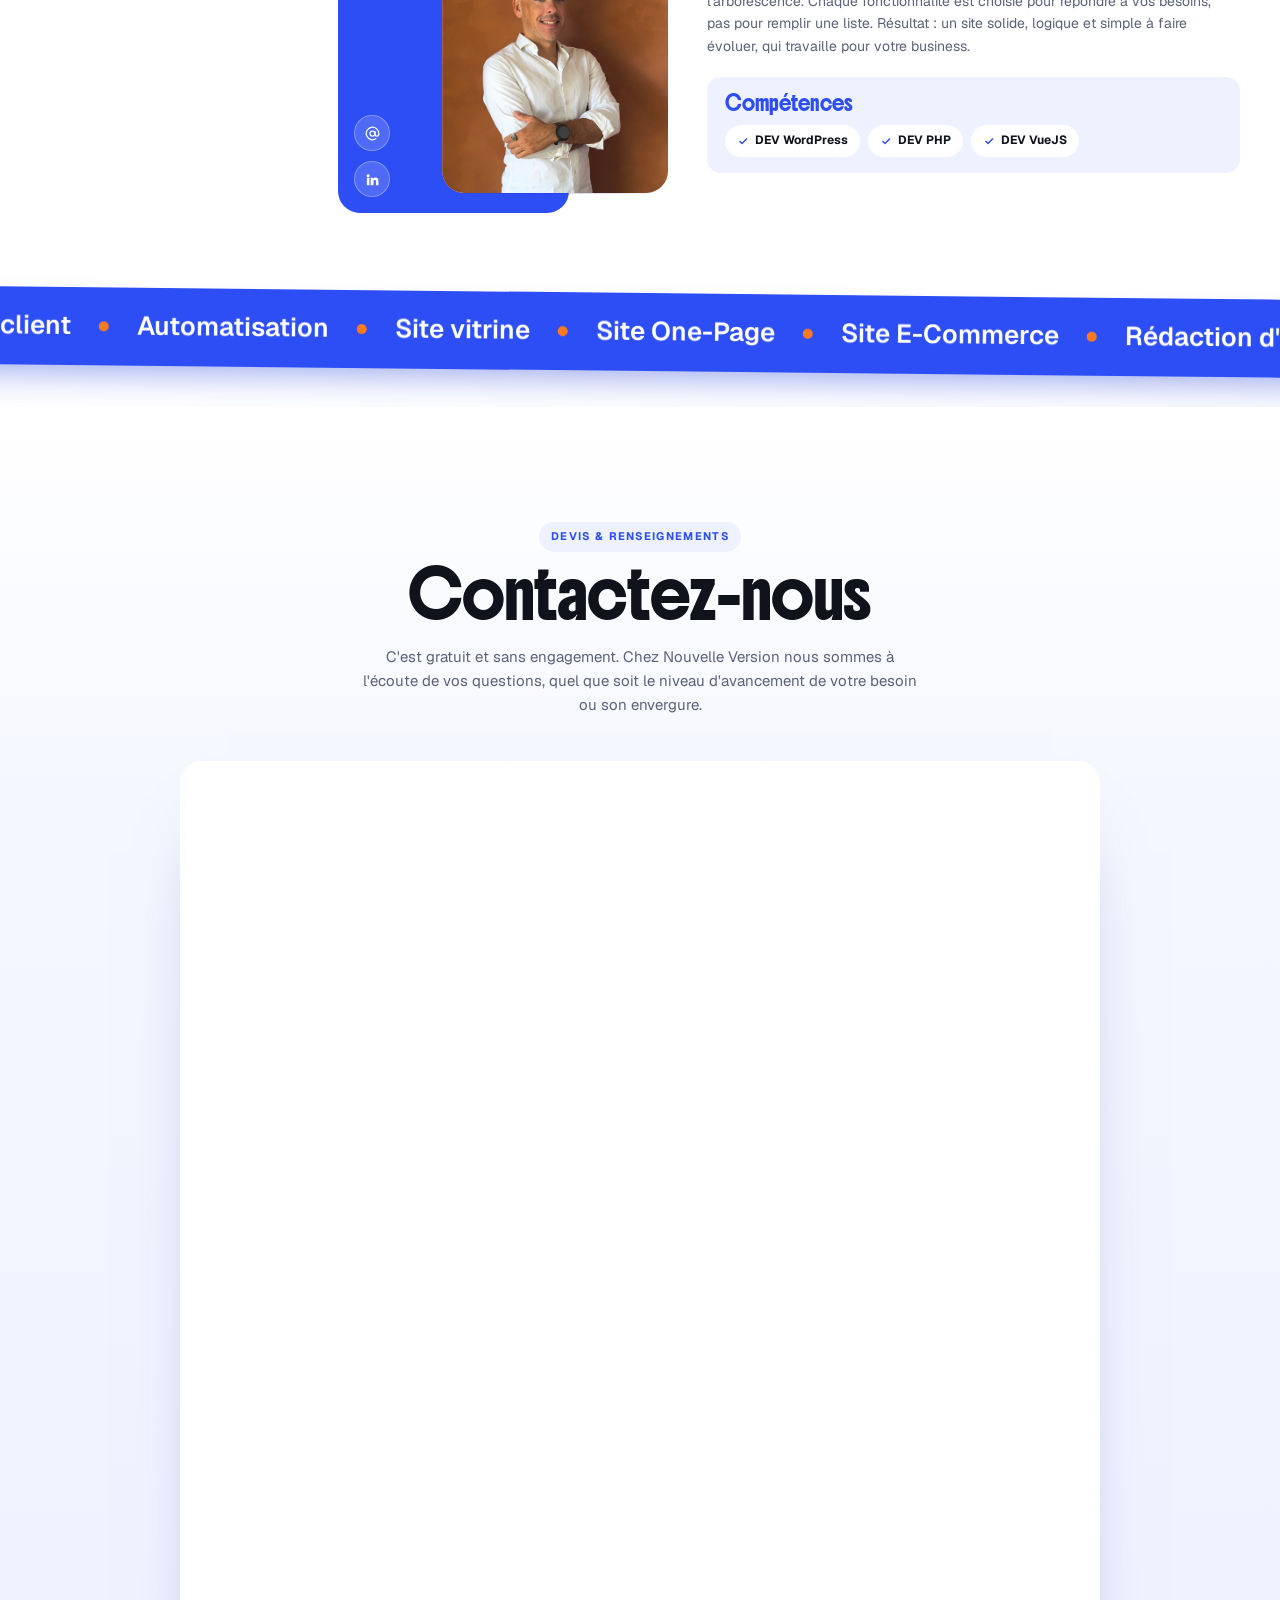
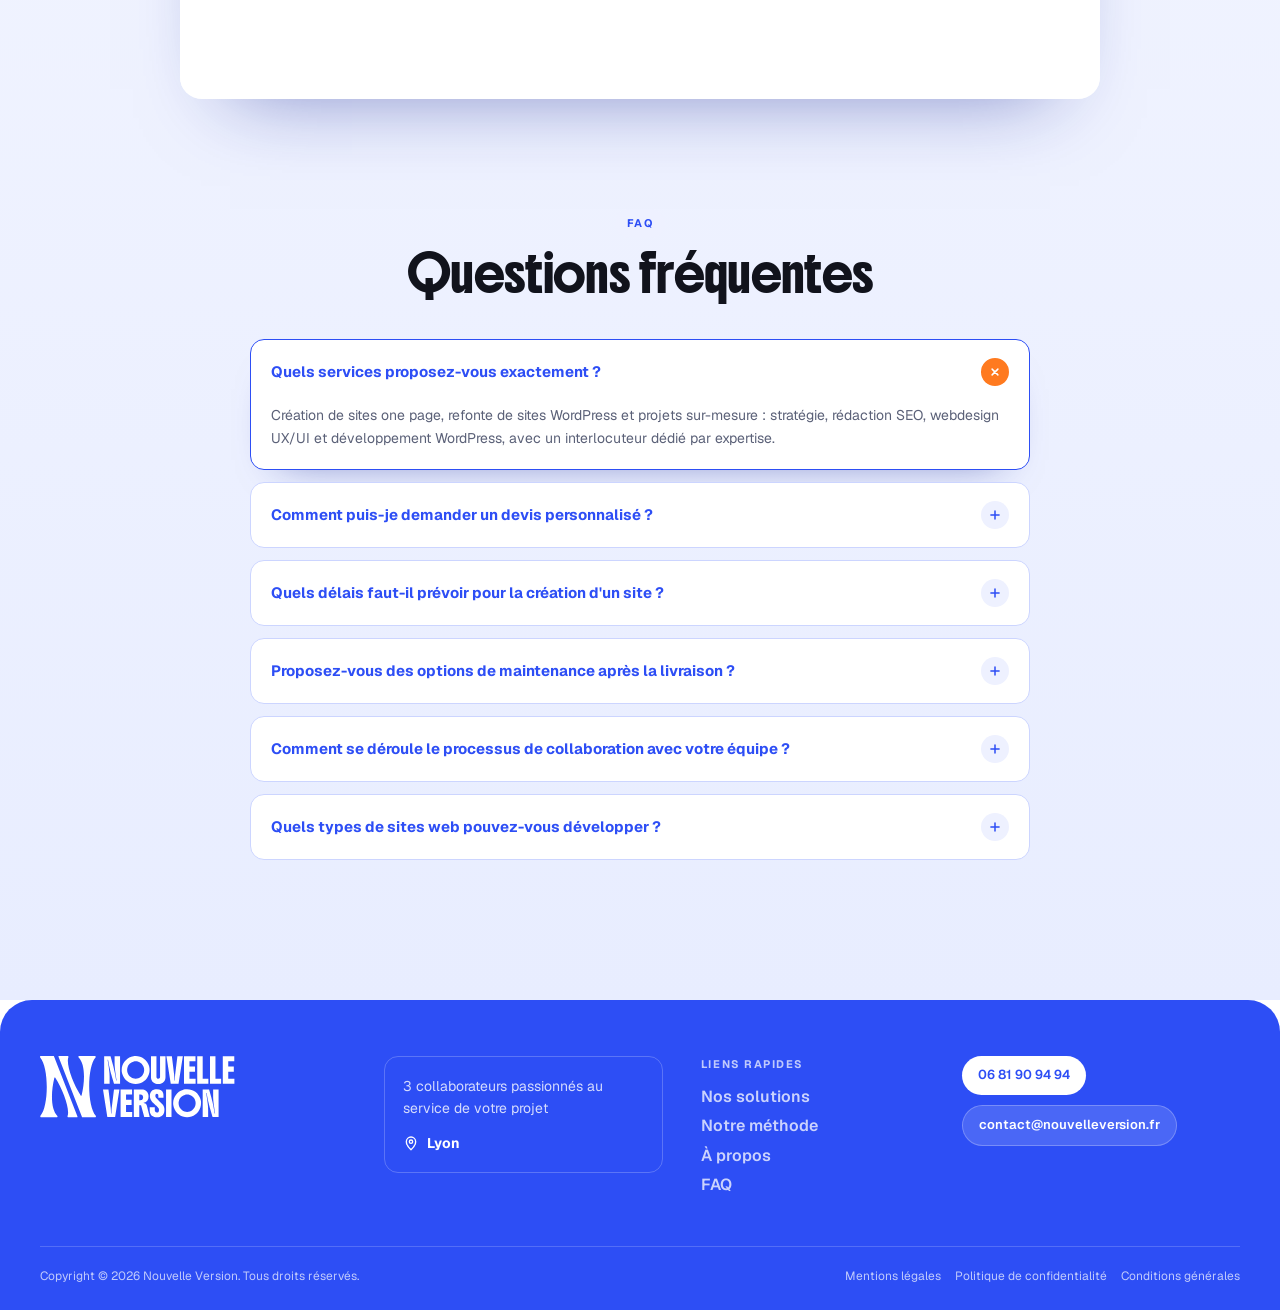
==== commit c0852cee: "Fix About section gradient clipping" ====
--- a/index.html
+++ b/index.html
@@ -243,7 +243,7 @@
   ]
 }
 </script>
-<link rel="stylesheet" href="css/style.css?v=20261102-1">
+<link rel="stylesheet" href="css/style.css?v=20261118-1">
 </head>
 <body>
 <div class="progress" aria-hidden="true"></div>
--- a/css/style.css
+++ b/css/style.css
@@ -214,8 +214,8 @@
   .cta .btn-white{color:var(--orange-deep)}
 
   /* ---------- À propos ---------- */
-  .about{position:relative;isolation:isolate;overflow:clip;color:#fff;text-align:center;padding-block:clamp(96px,10vw,140px) clamp(140px,14vw,220px);margin-bottom:40px}
-  .about::before{content:"";position:absolute;z-index:-1;inset:-32px -12vw -32px;background:linear-gradient(180deg,var(--blue),#4A68FF);filter:blur(28px);-webkit-mask-image:linear-gradient(transparent,#000 22%,#000 65%,transparent);mask-image:linear-gradient(transparent,#000 22%,#000 65%,transparent);pointer-events:none}
+  .about{position:relative;isolation:isolate;color:#fff;text-align:center;padding-block:clamp(96px,10vw,140px) clamp(140px,14vw,220px);margin-bottom:40px}
+  .about::before{content:"";position:absolute;z-index:-1;inset:-32px 0;background:linear-gradient(180deg,var(--blue),#4A68FF);filter:blur(28px);-webkit-mask-image:linear-gradient(transparent,#000 22%,#000 65%,transparent);mask-image:linear-gradient(transparent,#000 22%,#000 65%,transparent);pointer-events:none}
   .about-quote{font-family:var(--f-body);font-weight:550;font-size:clamp(24px,3.4vw,42px);line-height:1.18;width:70%;max-width:none;margin:0 auto;text-wrap:balance;letter-spacing:-.01em}
   /* Garder les mots animés dans la largeur disponible, même sur petit écran. */
   .about-quote .w,.about-quote .wi{max-width:100%;overflow-wrap:anywhere}
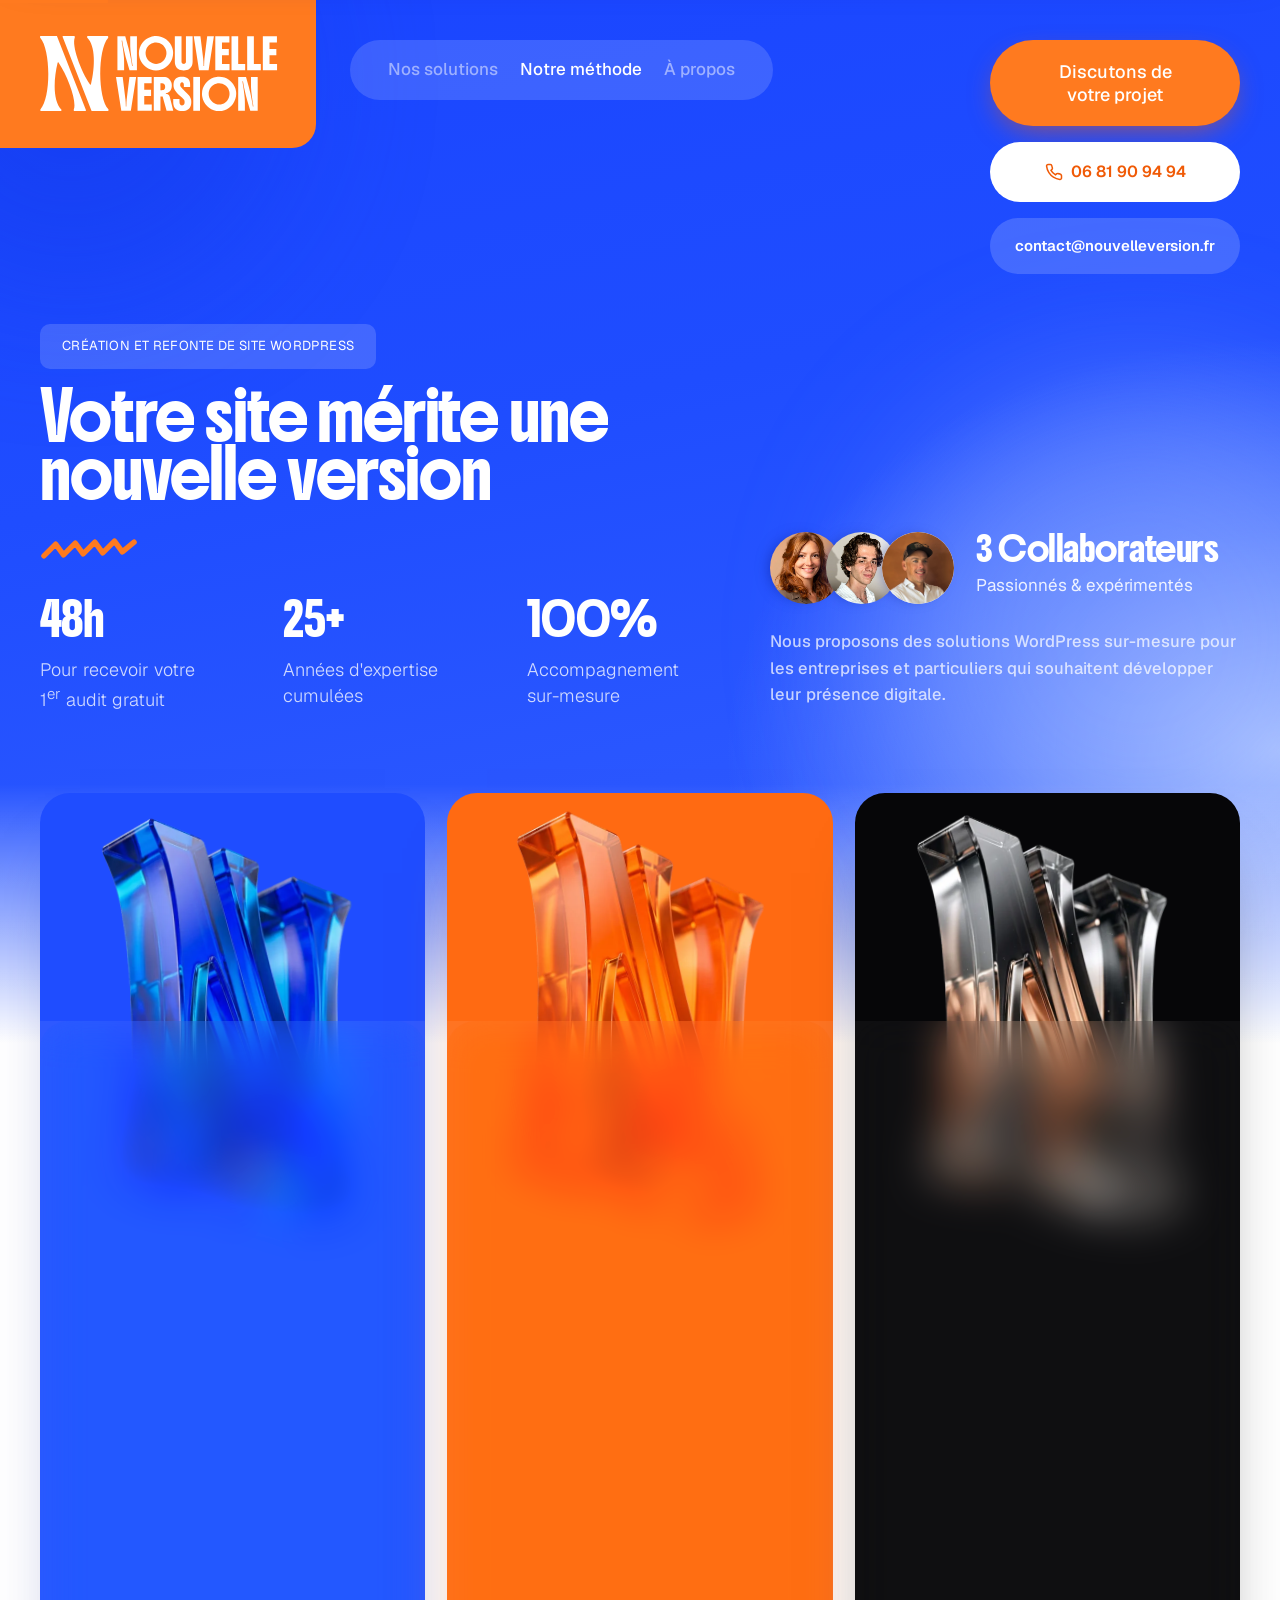
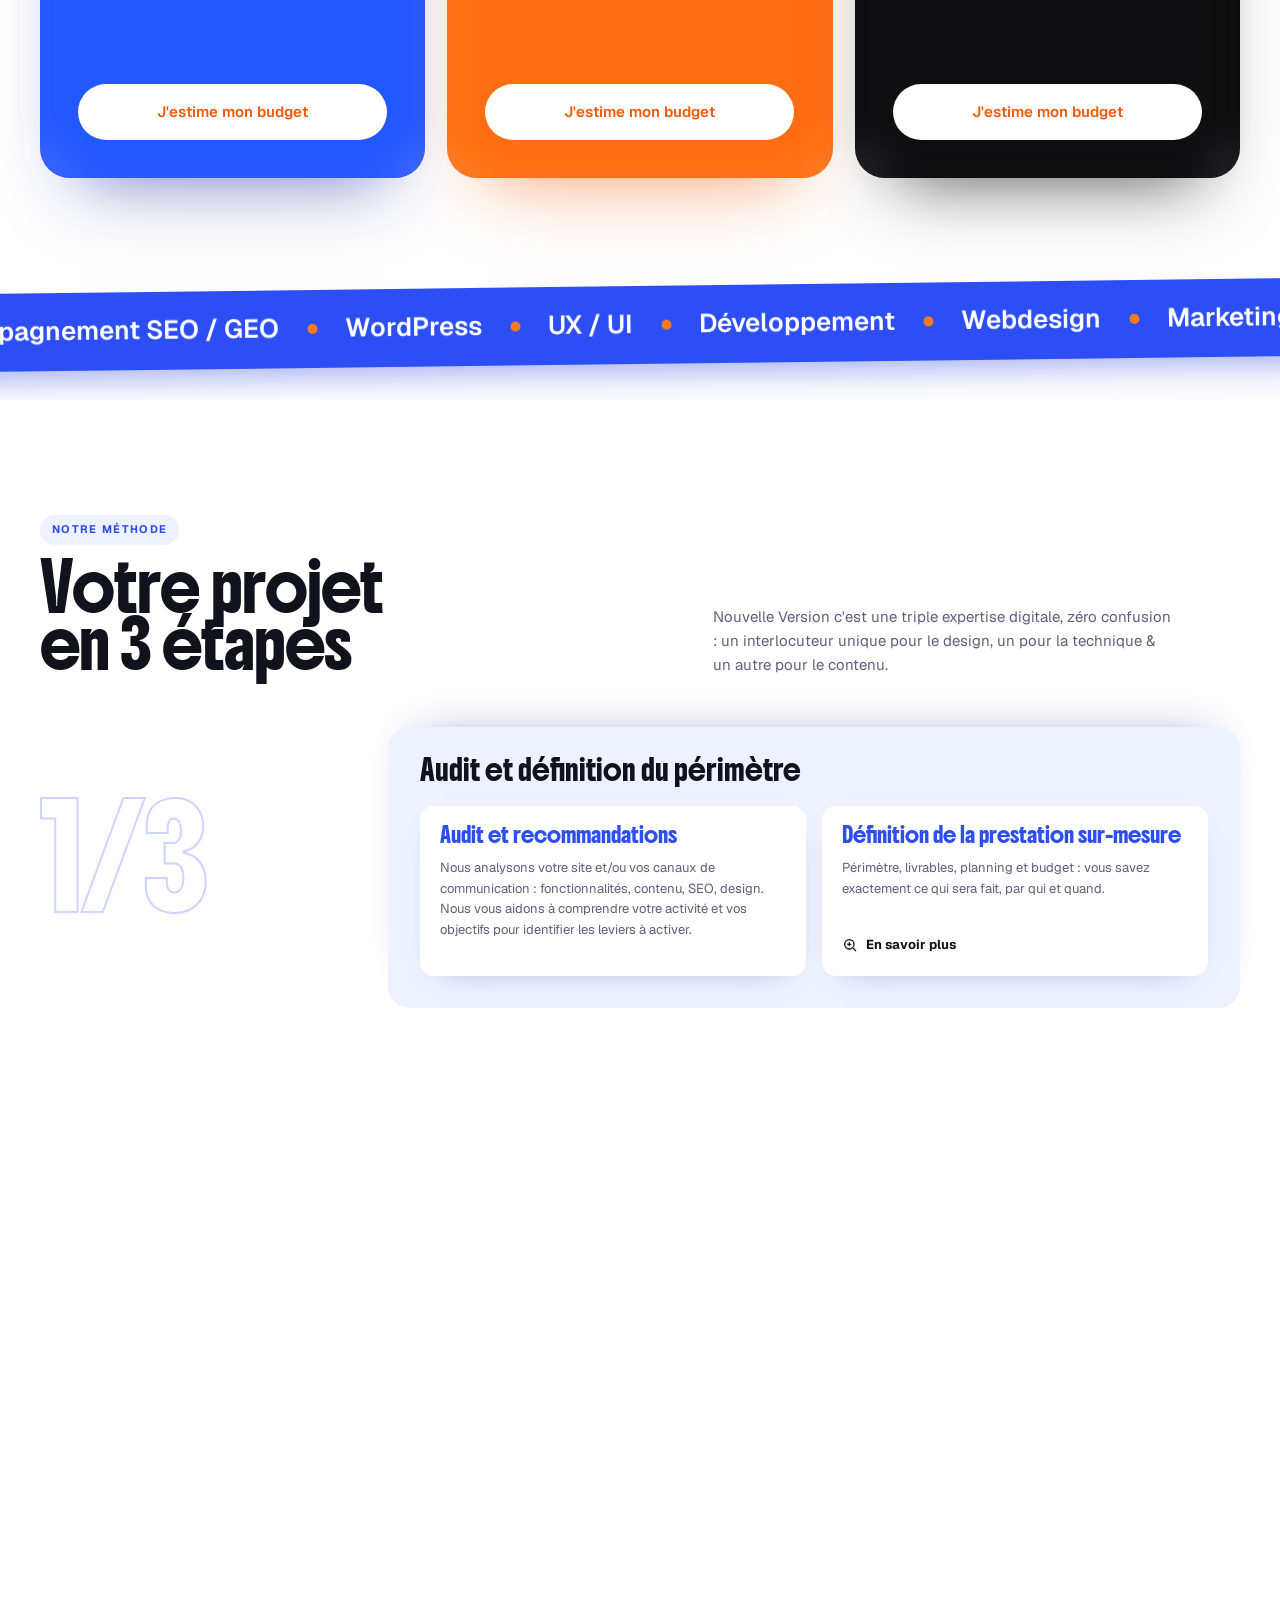
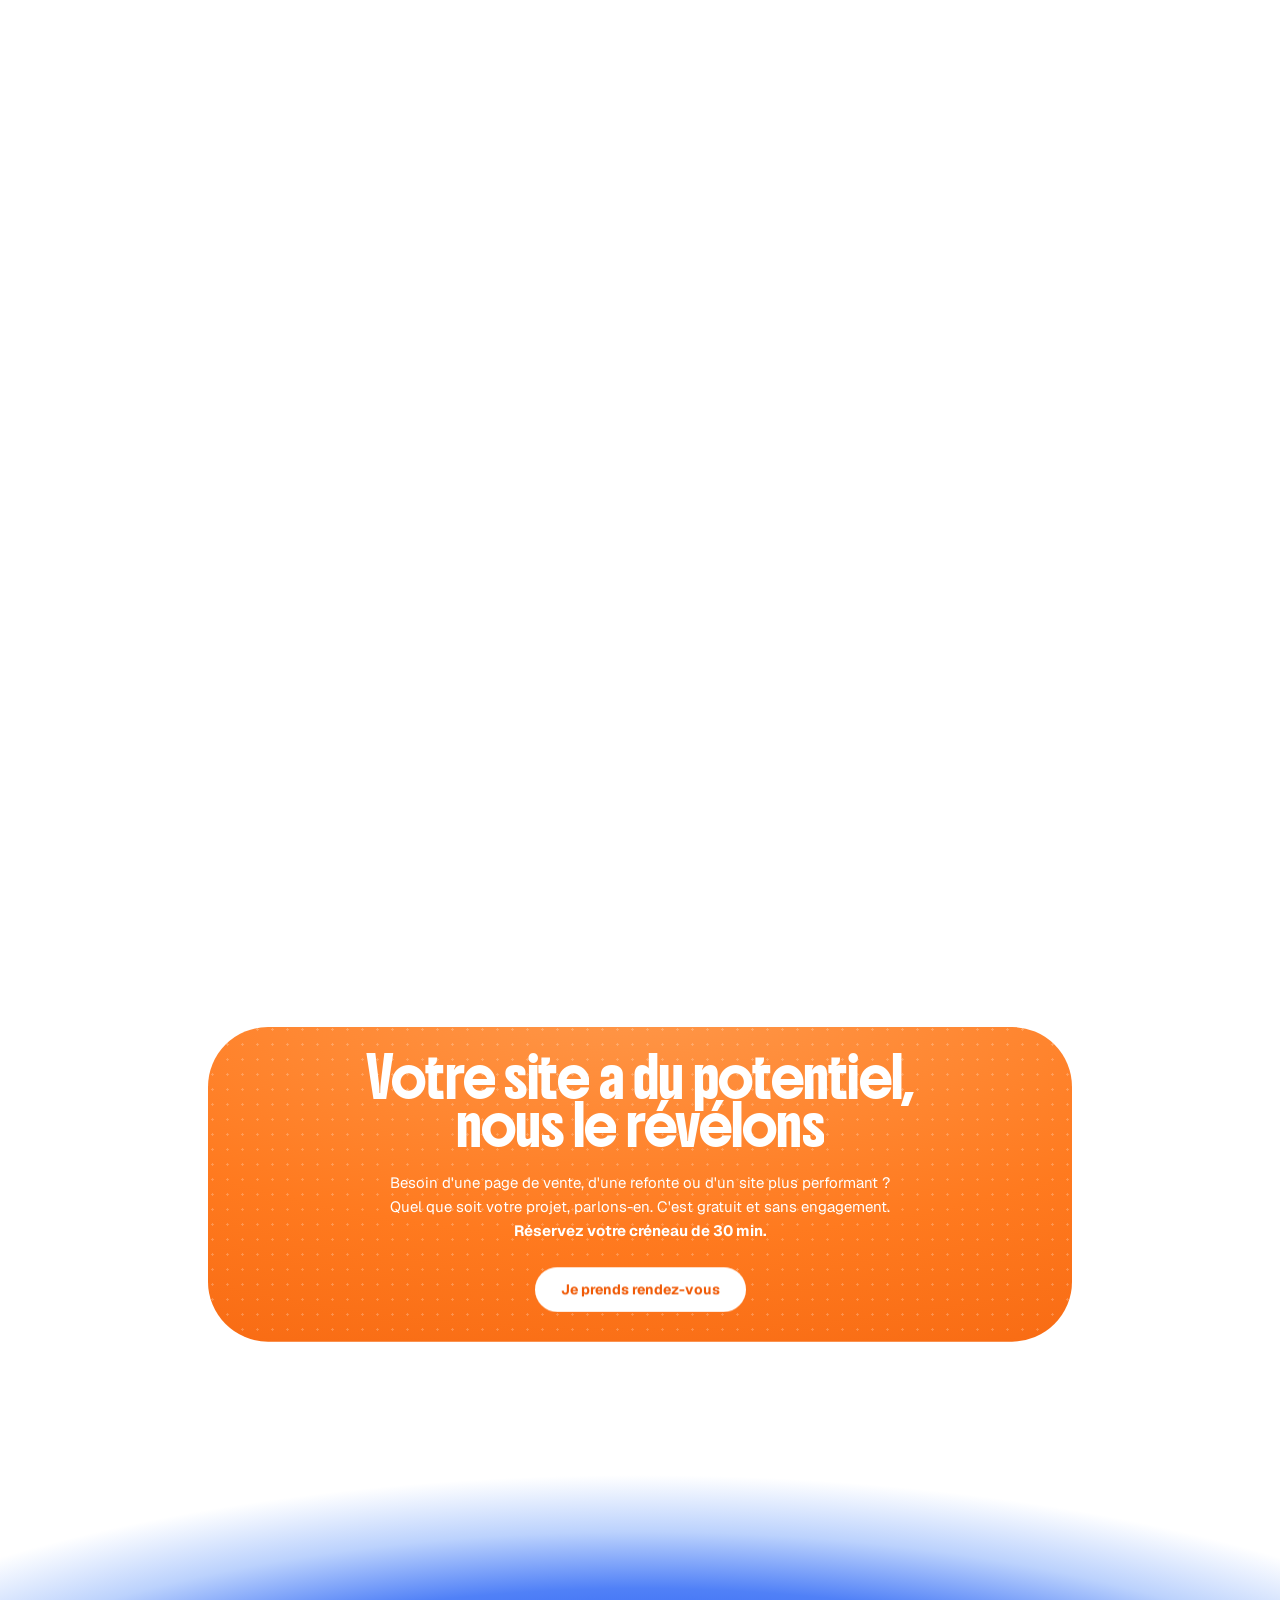
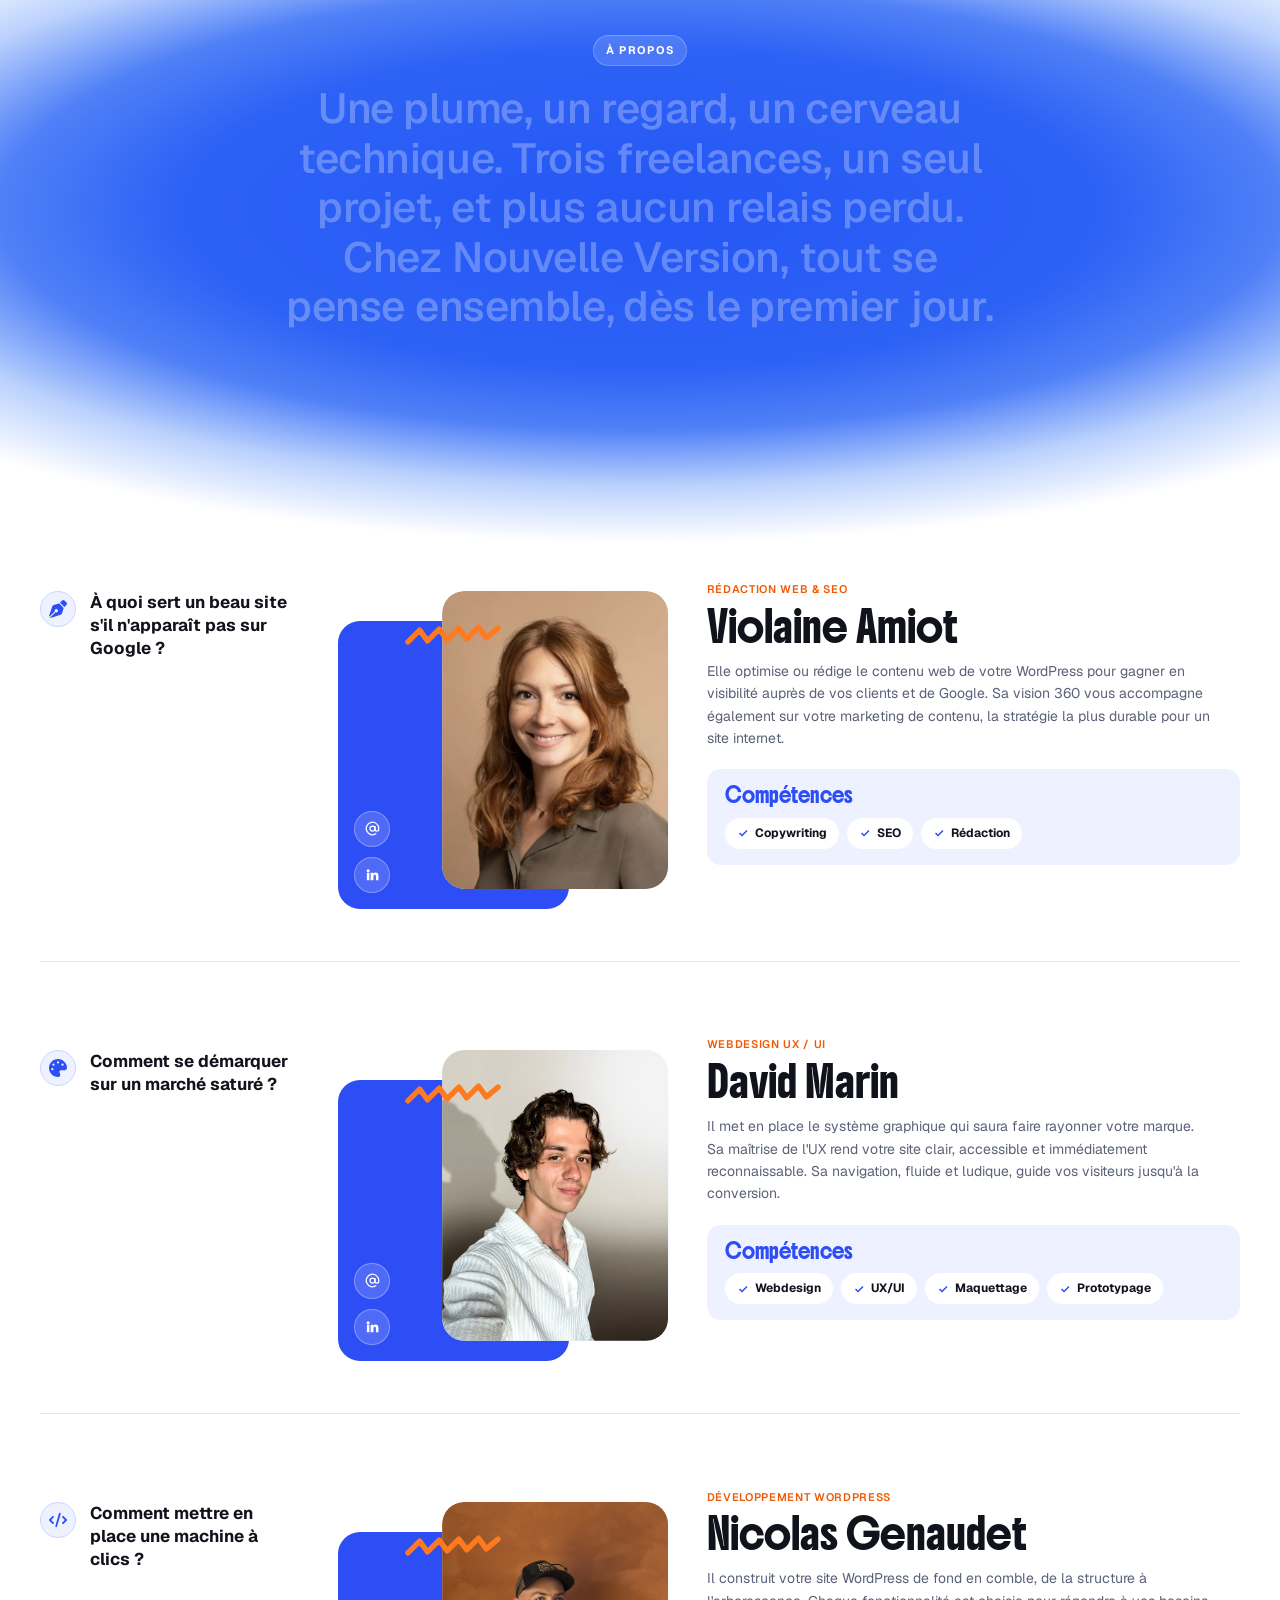
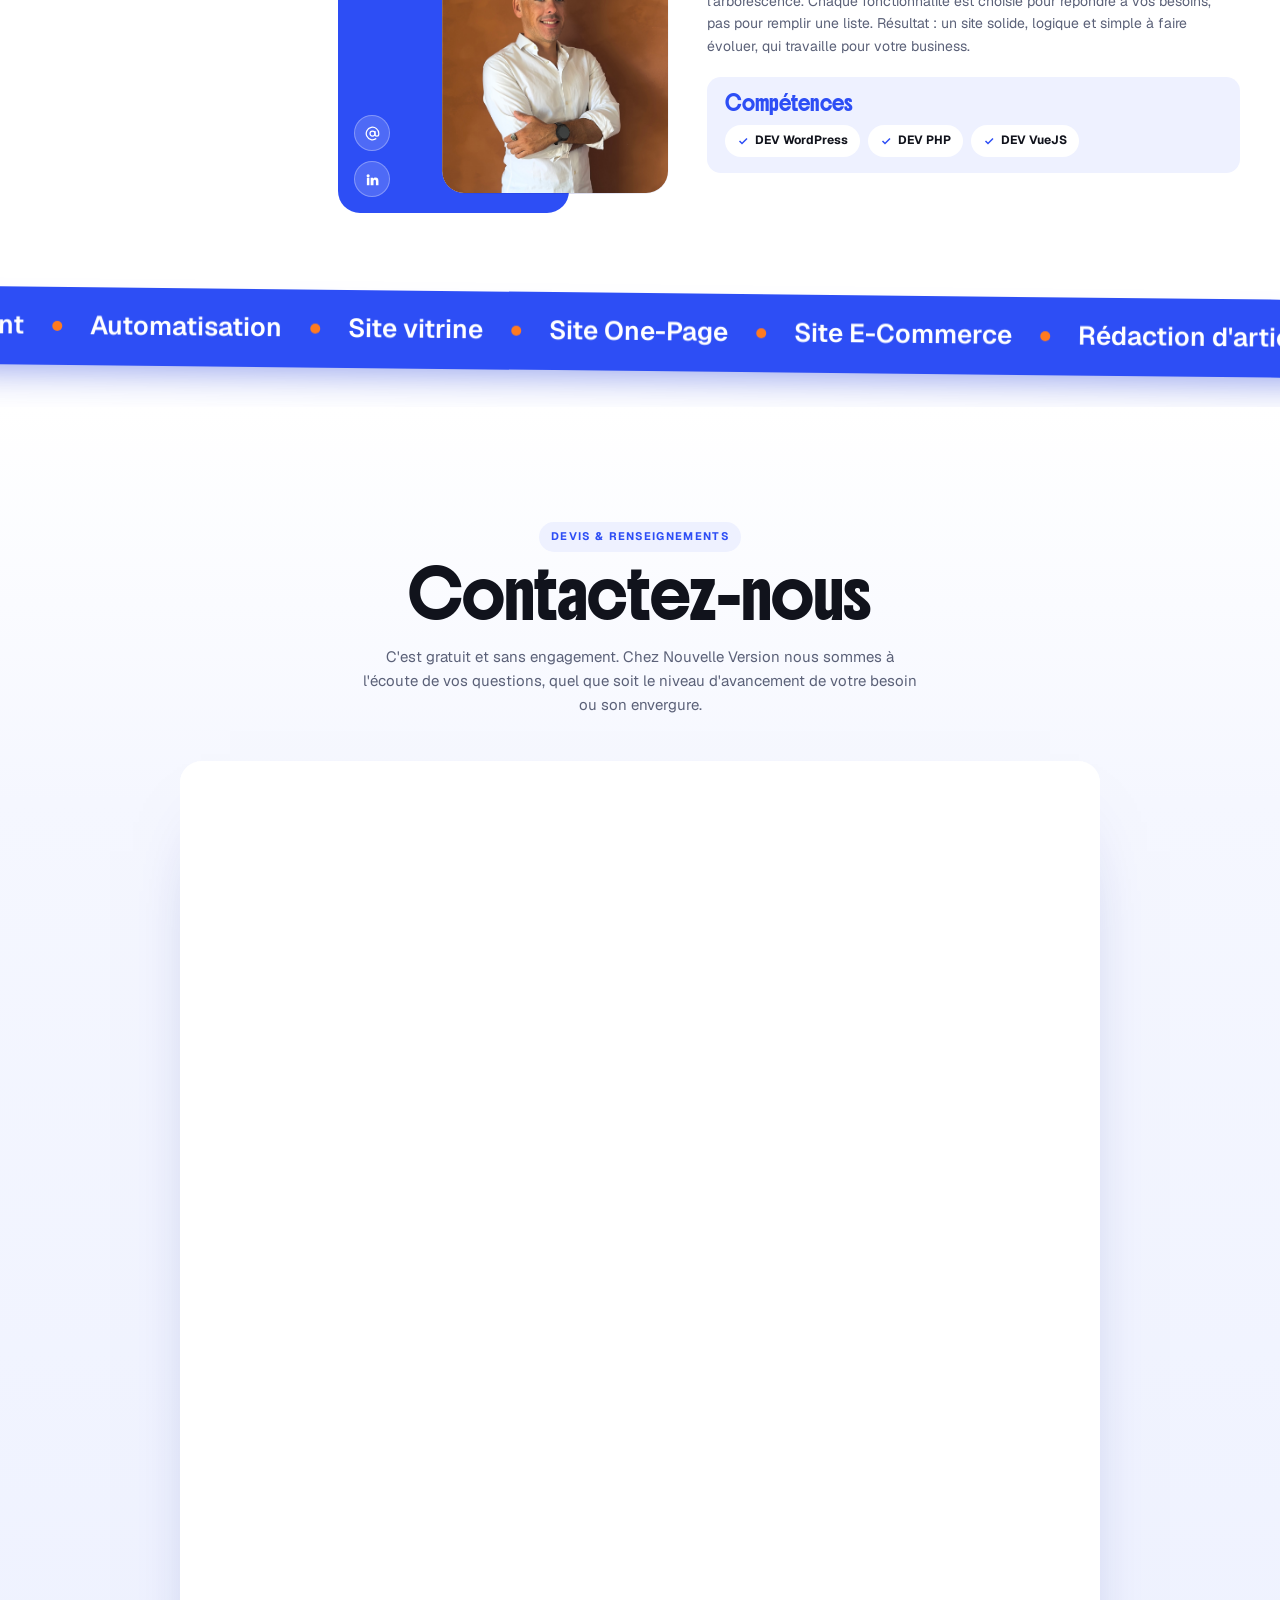
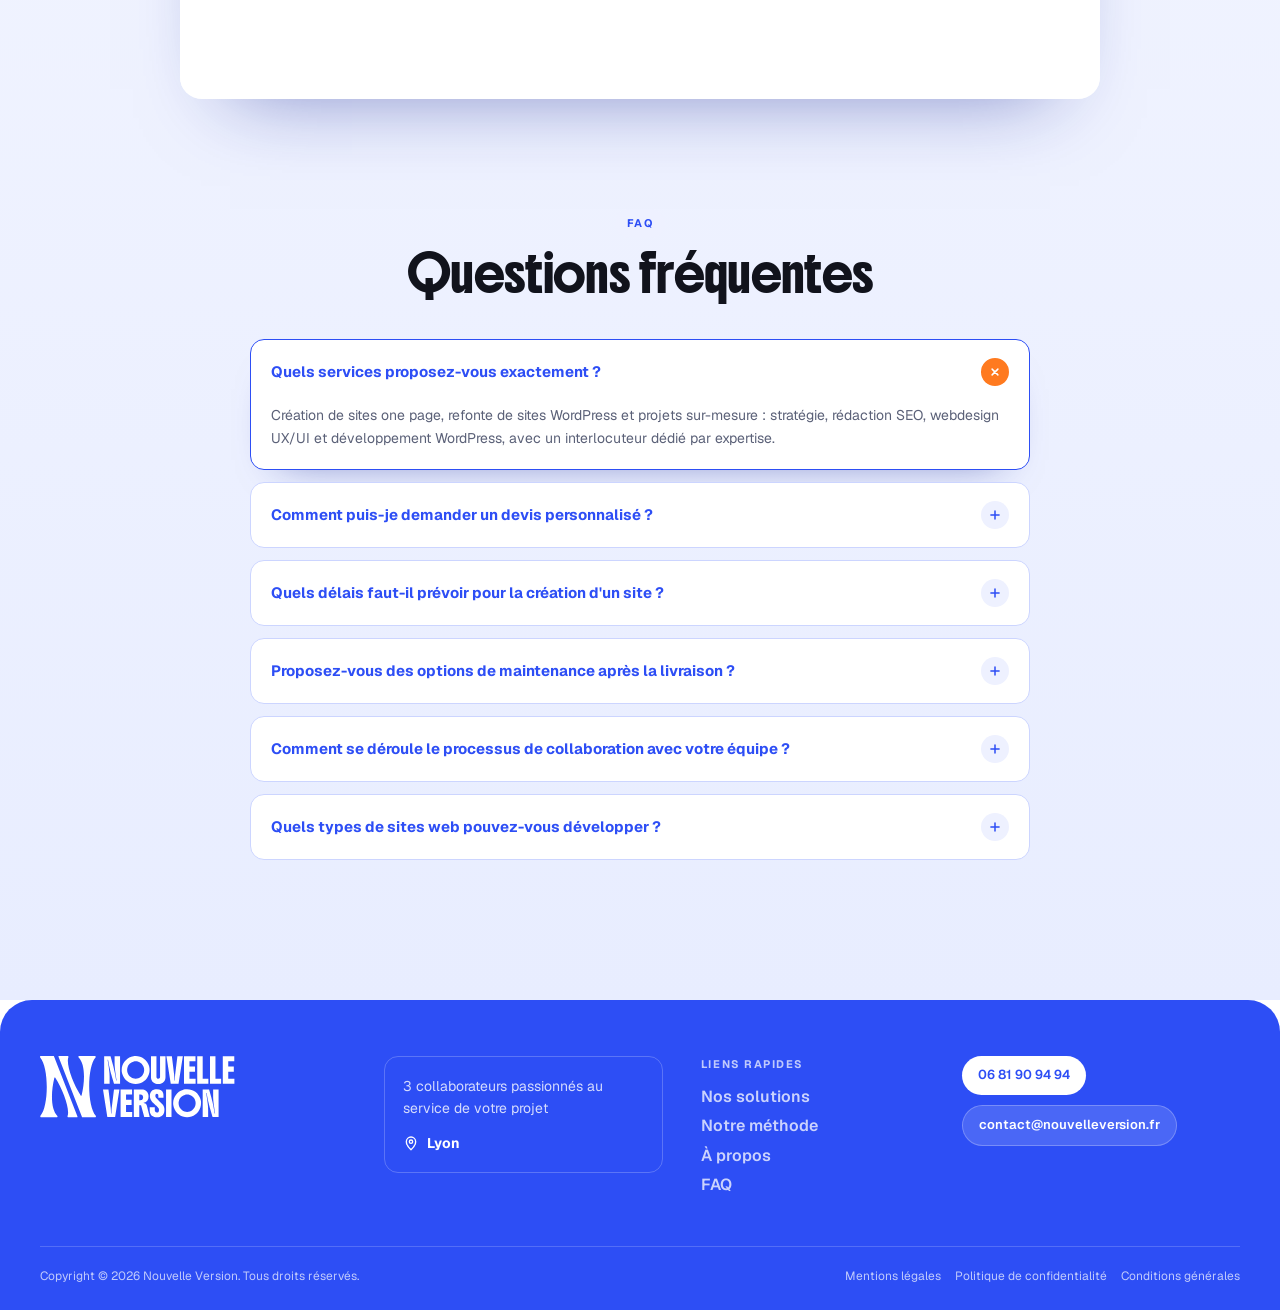
==== commit 8f9b7487: "Use a soft radial halo in the About section" ====
--- a/index.html
+++ b/index.html
@@ -243,7 +243,7 @@
   ]
 }
 </script>
-<link rel="stylesheet" href="css/style.css?v=20261118-1">
+<link rel="stylesheet" href="css/style.css?v=20261118-2">
 </head>
 <body>
 <div class="progress" aria-hidden="true"></div>
--- a/css/style.css
+++ b/css/style.css
@@ -215,7 +215,7 @@
 
   /* ---------- À propos ---------- */
   .about{position:relative;isolation:isolate;color:#fff;text-align:center;padding-block:clamp(96px,10vw,140px) clamp(140px,14vw,220px);margin-bottom:40px}
-  .about::before{content:"";position:absolute;z-index:-1;inset:-32px 0;background:linear-gradient(180deg,var(--blue),#4A68FF);filter:blur(28px);-webkit-mask-image:linear-gradient(transparent,#000 22%,#000 65%,transparent);mask-image:linear-gradient(transparent,#000 22%,#000 65%,transparent);pointer-events:none}
+  .about::before{content:"";position:absolute;z-index:-1;inset:-32px 0;background:radial-gradient(ellipse 76% 50% at 50% 50%, #2557F5 0%, #2D62F5 48%, rgb(56 111 246 / 88%) 66%, rgb(93 147 250 / 42%) 83%, rgb(130 172 252 / 0%) 100%);pointer-events:none}
   .about-quote{font-family:var(--f-body);font-weight:550;font-size:clamp(24px,3.4vw,42px);line-height:1.18;width:70%;max-width:none;margin:0 auto;text-wrap:balance;letter-spacing:-.01em}
   /* Garder les mots animés dans la largeur disponible, même sur petit écran. */
   .about-quote .w,.about-quote .wi{max-width:100%;overflow-wrap:anywhere}
